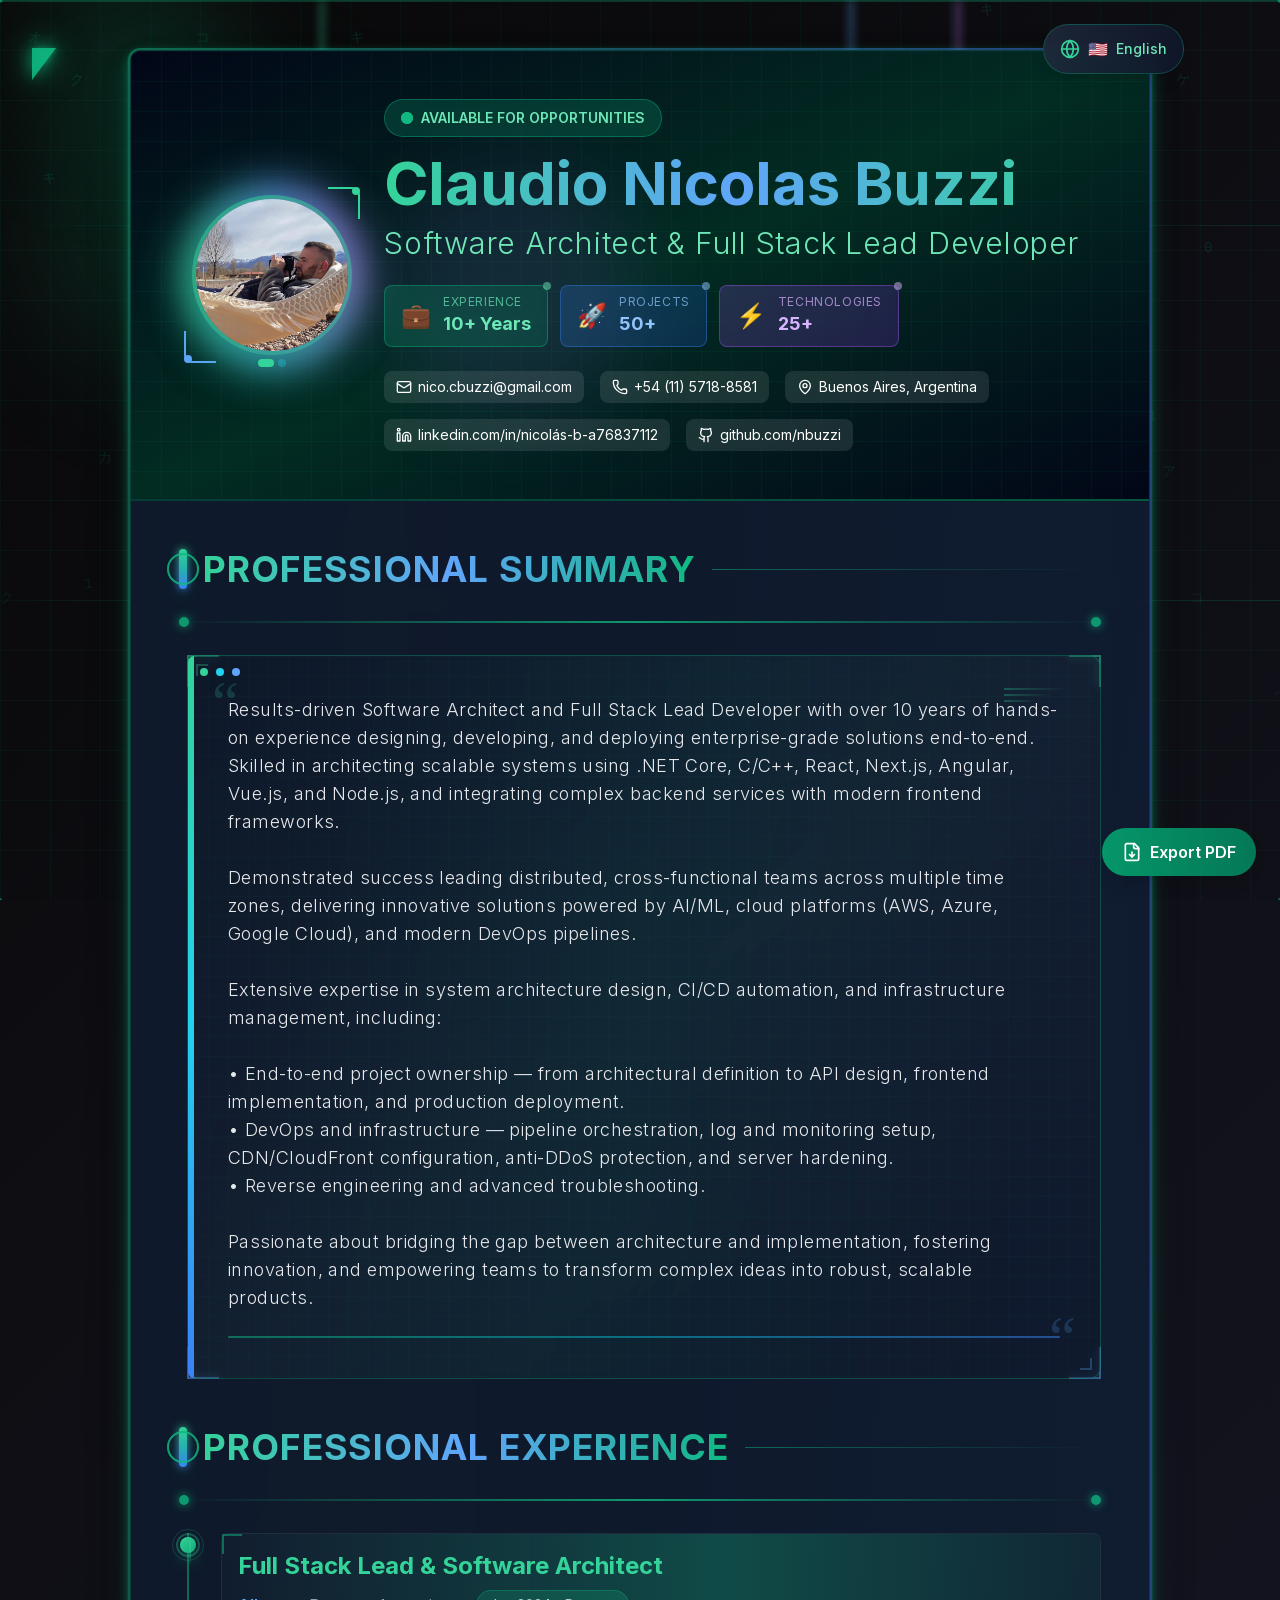
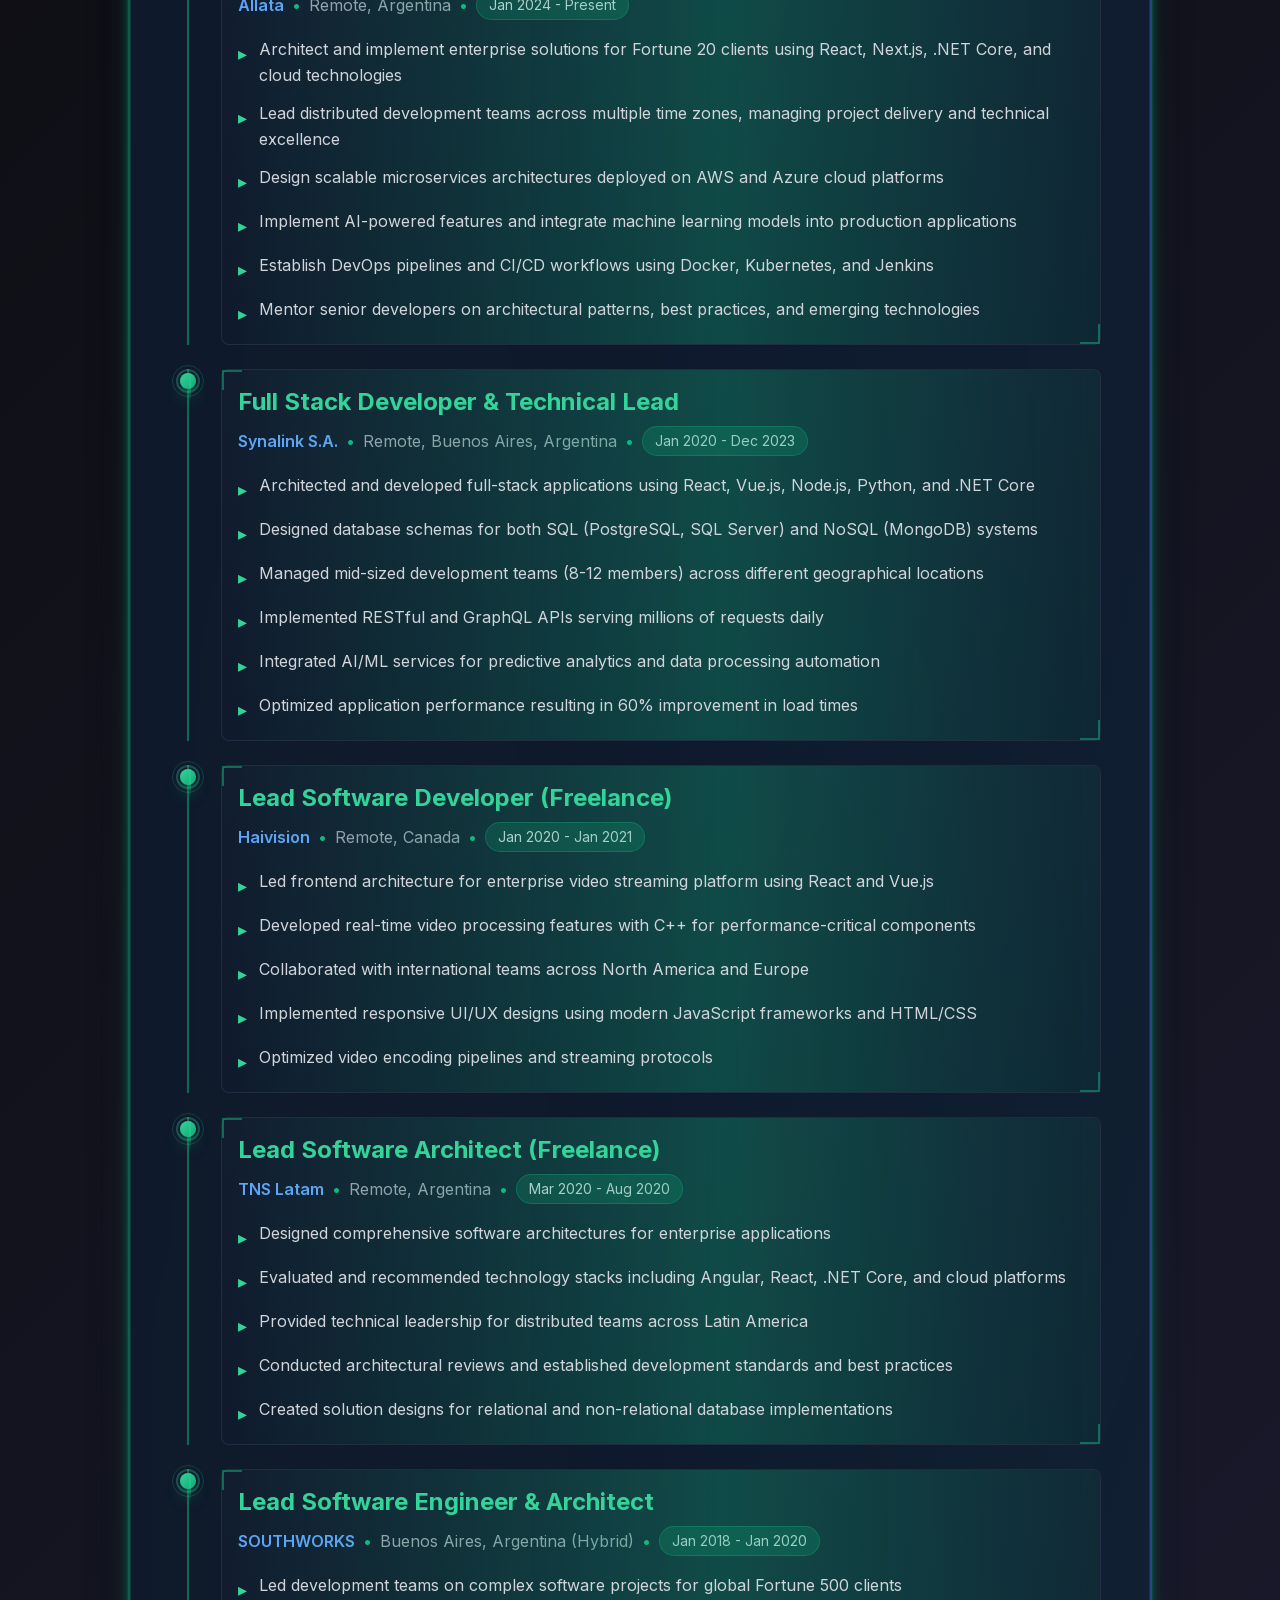
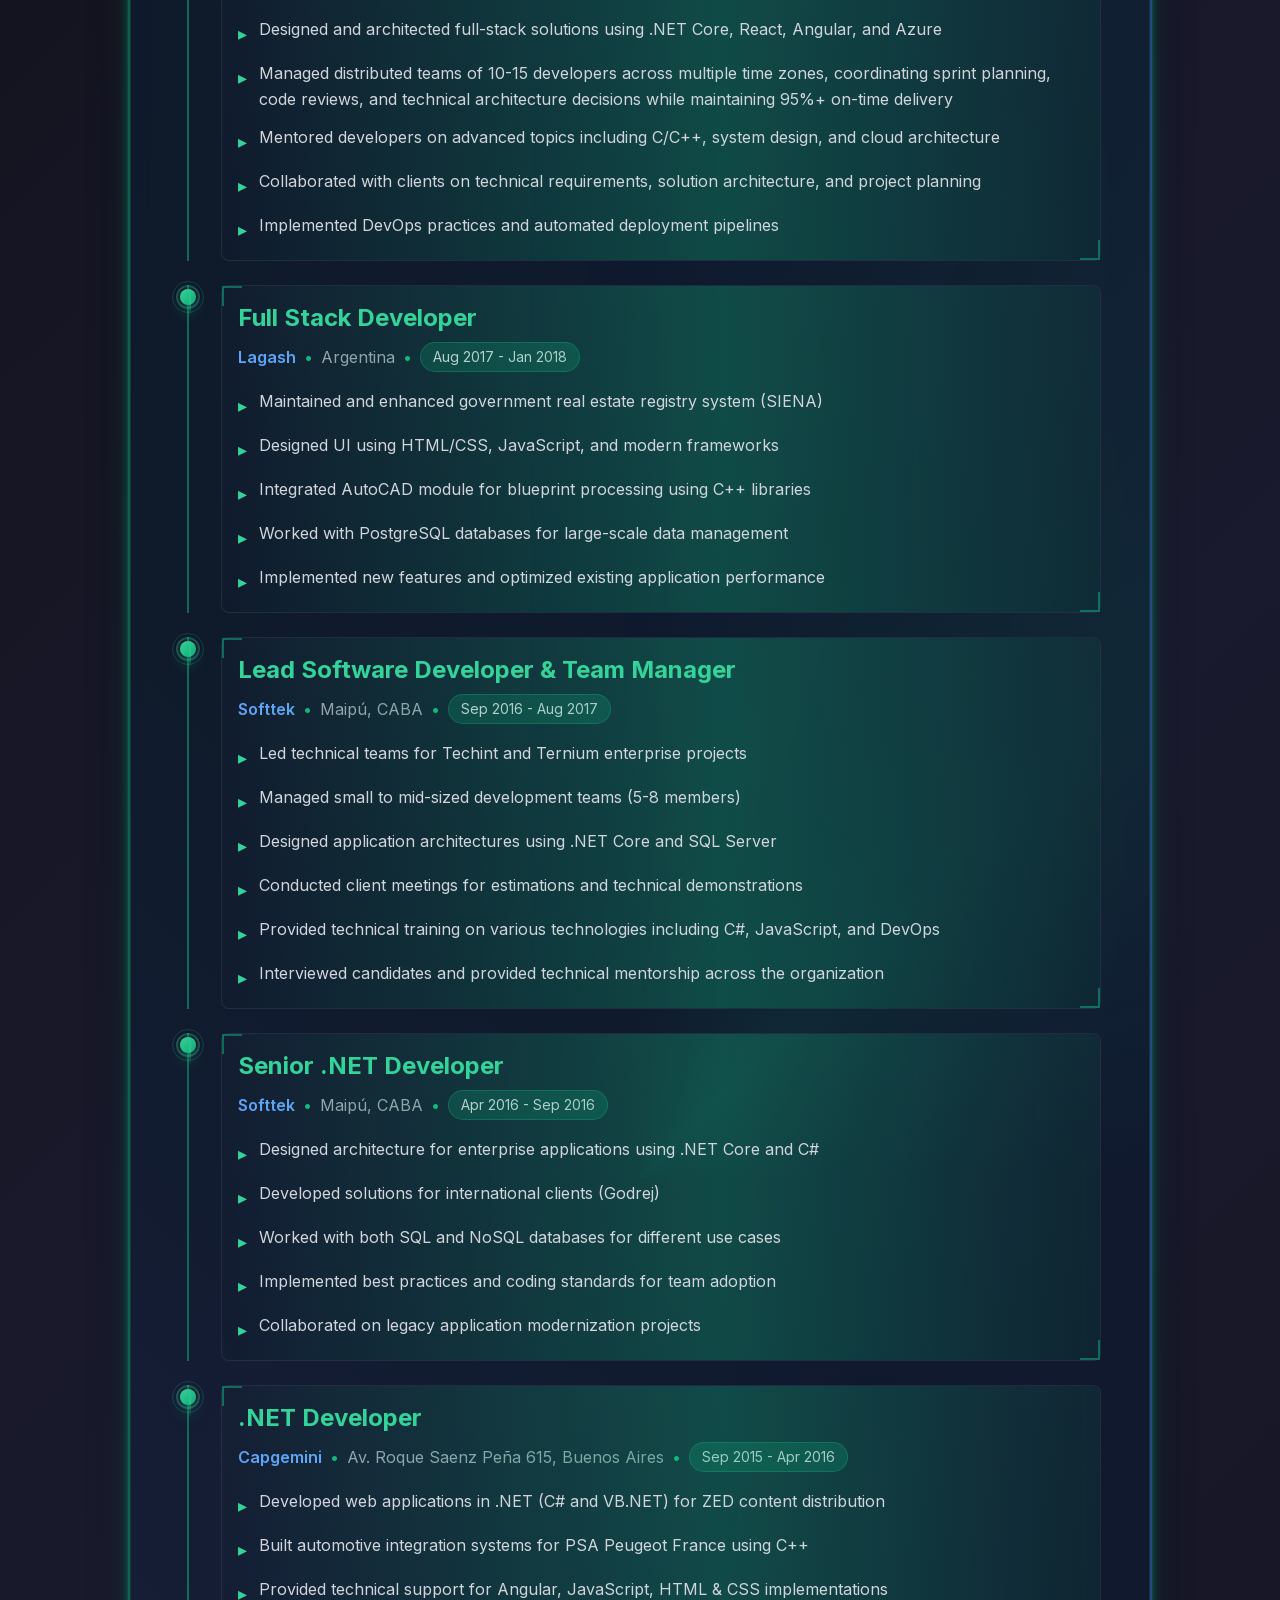
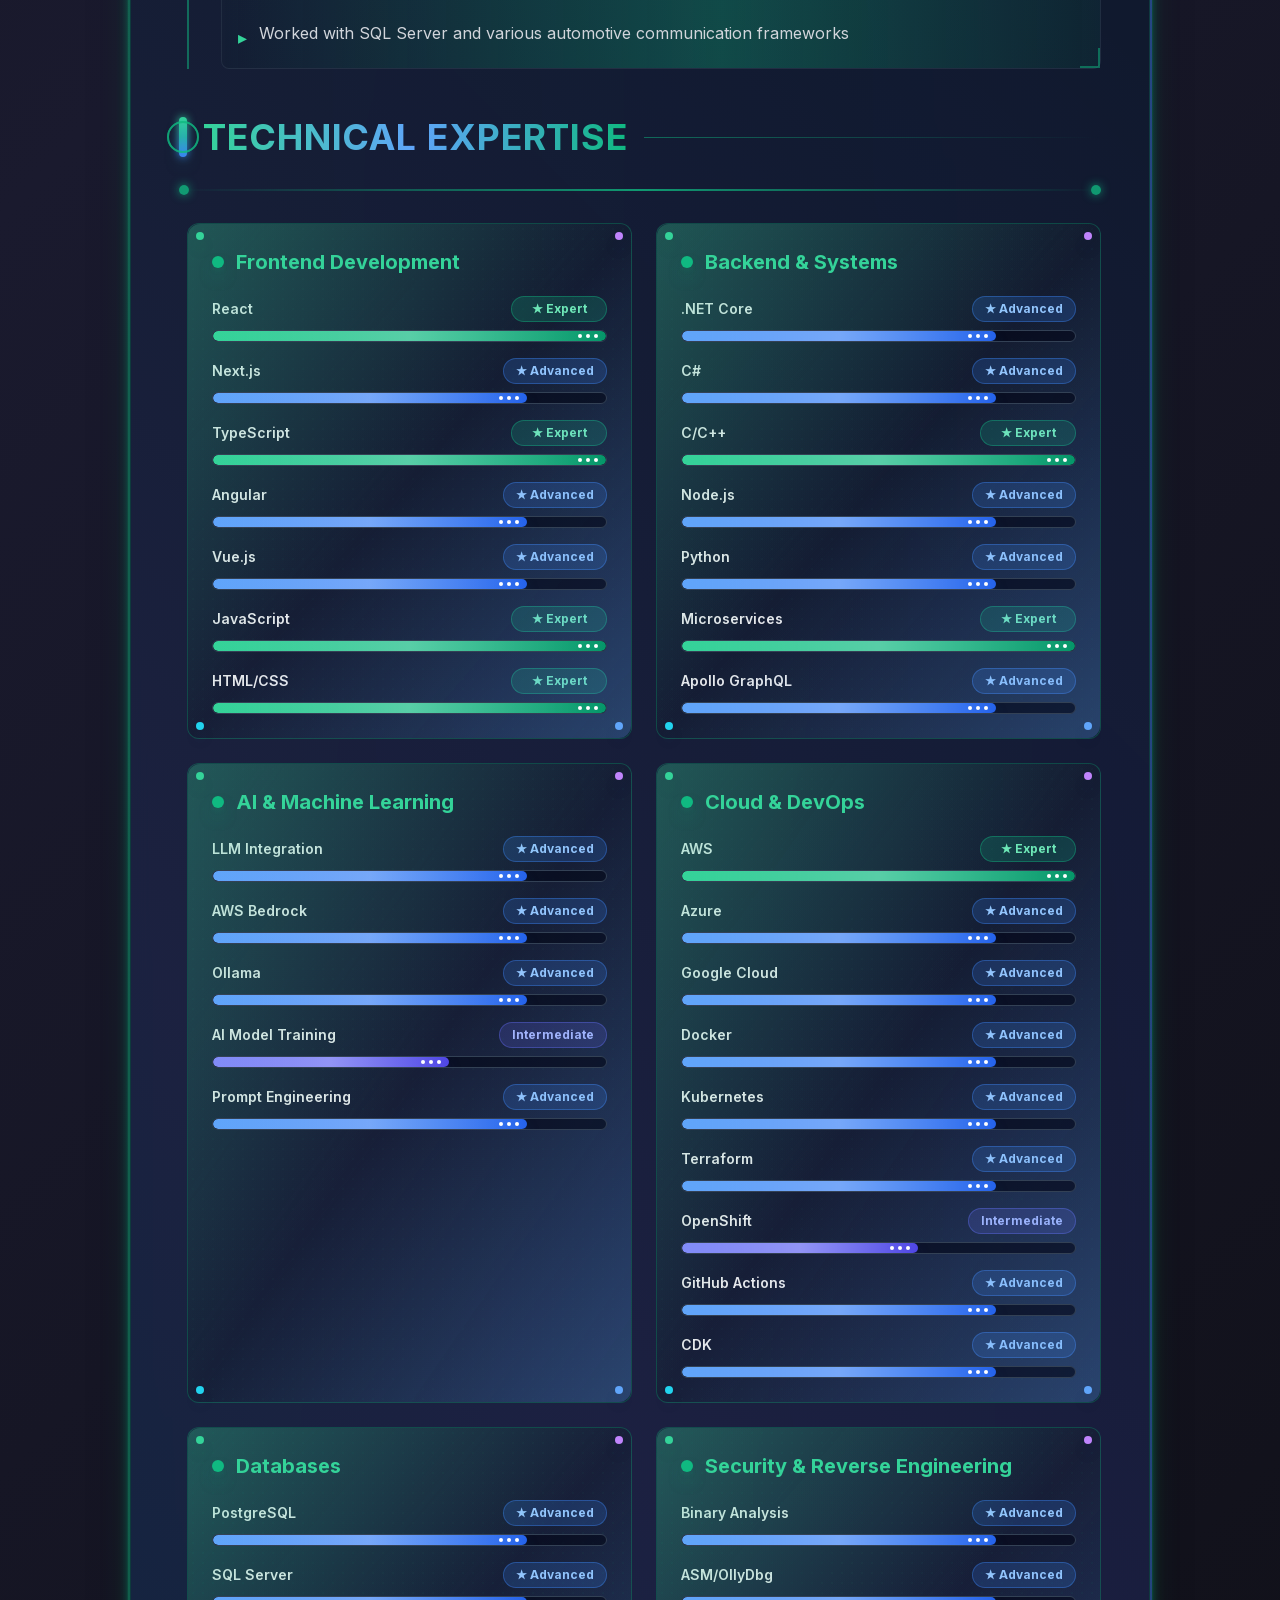
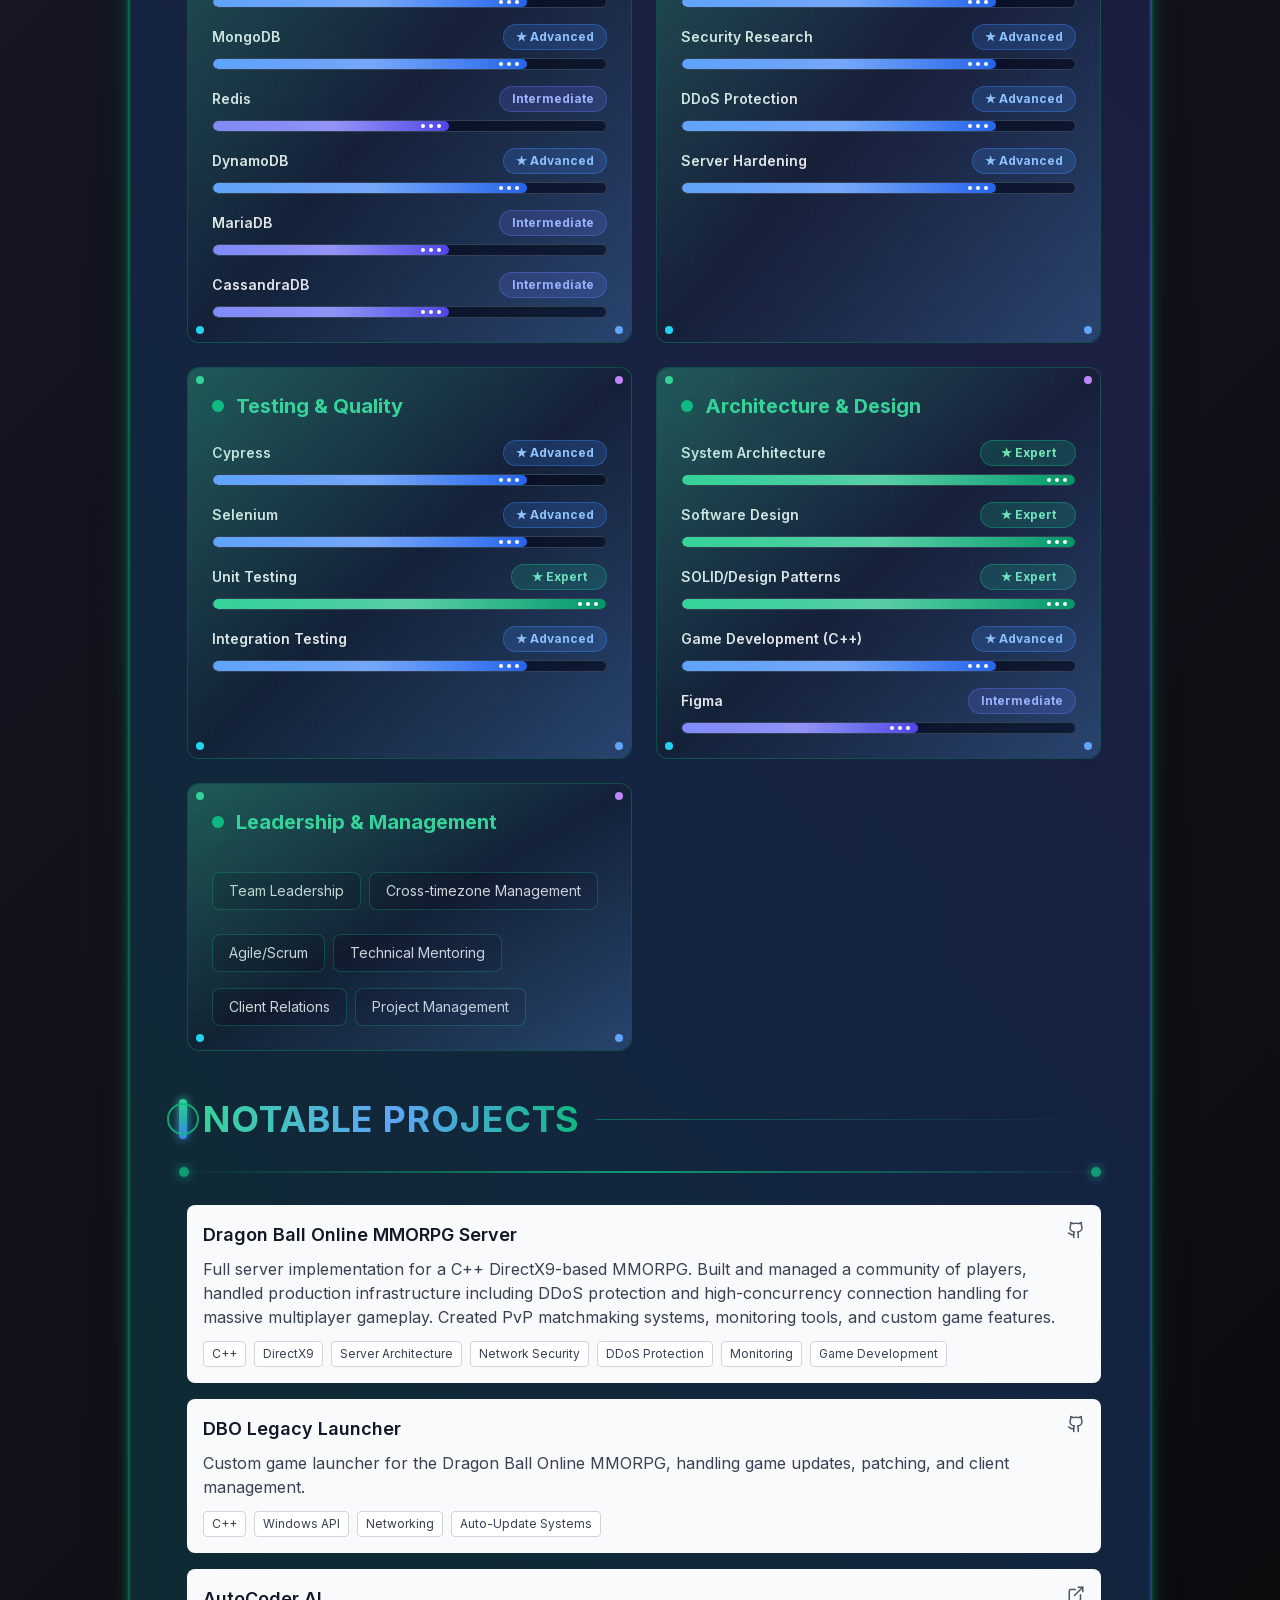
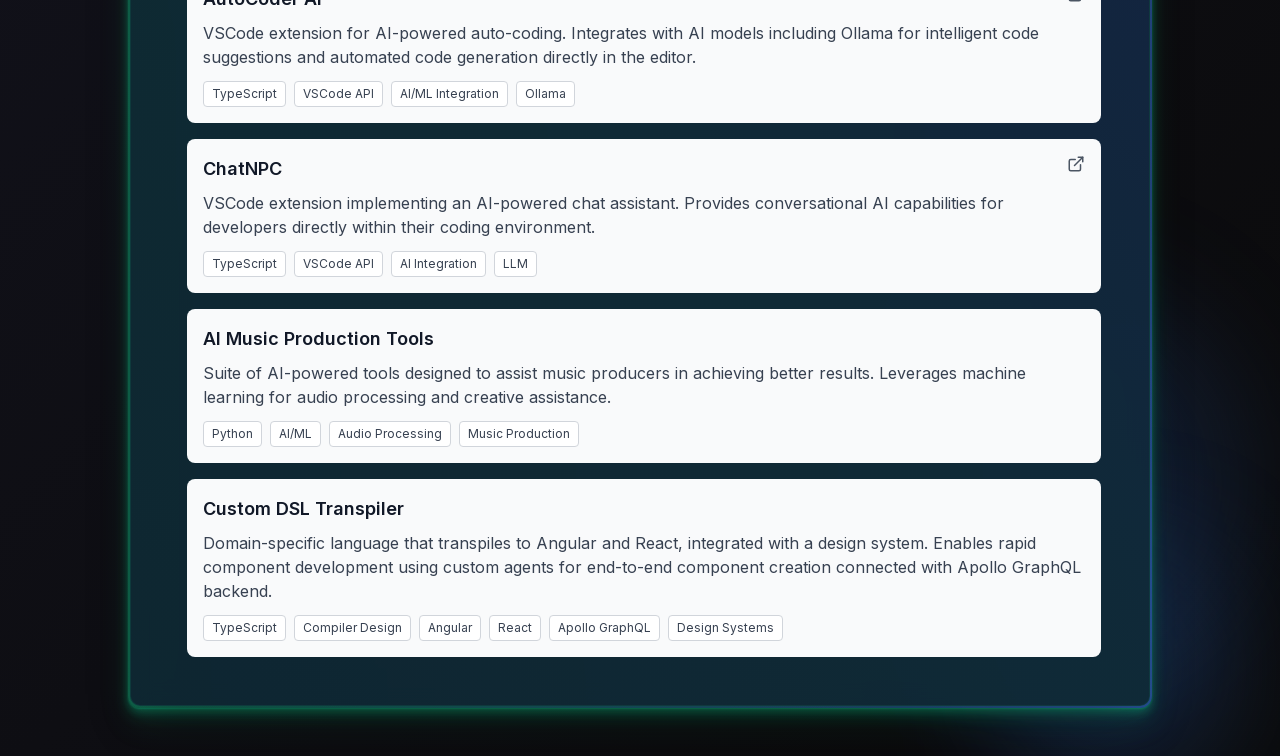
==== index.html @ 60e3a285 "Publish resume site Co-Authored-By: Claude Sonnet 5.5 <noreply@anthropic.com>" ====
<!DOCTYPE html><!--535DBXGKaFhN1biisNZj1--><html lang="en"><head><meta charSet="utf-8"/><meta name="viewport" content="width=device-width, initial-scale=1"/><link rel="preload" as="image" href="/profile.jpg"/><link rel="stylesheet" href="/_next/static/css/3e4b56beed05bfab.css" data-precedence="next"/><link rel="preload" as="script" fetchPriority="low" href="/_next/static/chunks/webpack-3de6f890412c68e5.js"/><script src="/_next/static/chunks/4bd1b696-c023c6e3521b1417.js" async=""></script><script src="/_next/static/chunks/255-a7ba4d37dca2f1fa.js" async=""></script><script src="/_next/static/chunks/main-app-440965ac6ca358be.js" async=""></script><script src="/_next/static/chunks/app/layout-5e3ee2a00d869ad4.js" async=""></script><script src="/_next/static/chunks/625-126791f62c9c237a.js" async=""></script><script src="/_next/static/chunks/app/page-37be6397f85884f2.js" async=""></script><title>Claudio Nicolas Buzzi - Full Stack Developer</title><meta name="description" content="Professional resume of Claudio Nicolas Buzzi - Full Stack Developer specializing in .NET, Java, and modern web technologies"/><script src="/_next/static/chunks/polyfills-42372ed130431b0a.js" noModule=""></script></head><body class="__className_d8ebd1"><div hidden=""><!--$--><!--/$--></div><main class="relative min-h-screen py-12 px-4 sm:px-6 lg:px-8 transition-all duration-500 overflow-hidden"><div class="no-print"><div id="matrix-cursor"></div></div><div class="no-print"></div><div class="no-print fixed top-6 right-24 z-50"><button class="flex items-center gap-2 px-4 py-3 rounded-full bg-gradient-to-r from-slate-800/90 to-slate-900/90 border border-emerald-500/30 hover:border-emerald-400/50 shadow-lg hover:shadow-emerald-500/20 transition-all duration-300 backdrop-blur-sm group" aria-label="Select language"><svg xmlns="http://www.w3.org/2000/svg" width="24" height="24" viewBox="0 0 24 24" fill="none" stroke="currentColor" stroke-width="2" stroke-linecap="round" stroke-linejoin="round" class="lucide lucide-globe w-5 h-5 text-emerald-400 group-hover:rotate-12 transition-transform" aria-hidden="true"><circle cx="12" cy="12" r="10"></circle><path d="M12 2a14.5 14.5 0 0 0 0 20 14.5 14.5 0 0 0 0-20"></path><path d="M2 12h20"></path></svg><span class="text-emerald-300 font-semibold">🇺🇸</span><span class="text-emerald-300 text-sm font-medium">English</span></button></div><div class="no-print"><canvas class="fixed top-0 left-0 w-full h-full pointer-events-none z-0" style="opacity:0.15"></canvas></div><div class="no-print"><div class="fixed inset-0 pointer-events-none z-0 overflow-hidden"><div class="absolute top-0 left-1/4 w-1 h-full bg-gradient-to-b from-emerald-400/50 via-emerald-400/20 to-transparent blur-sm lightning"></div><div class="absolute top-0 right-1/3 w-1 h-full bg-gradient-to-b from-blue-400/50 via-blue-400/20 to-transparent blur-sm lightning" style="animation-delay:2.5s"></div><div class="absolute top-0 right-1/4 w-1 h-full bg-gradient-to-b from-purple-400/50 via-purple-400/20 to-transparent blur-sm lightning" style="animation-delay:4s"></div><div class="absolute top-1/4 left-0 w-full h-px bg-gradient-to-r from-transparent via-emerald-400/30 to-transparent shimmer"></div><div class="absolute top-2/3 left-0 w-full h-px bg-gradient-to-r from-transparent via-blue-400/30 to-transparent shimmer" style="animation-delay:1s"></div></div></div><div class="no-print"><canvas class="fixed top-0 left-0 w-full h-full pointer-events-none z-0" style="opacity:0.6"></canvas><div class="scanline"></div></div><div class="no-print absolute inset-0 overflow-hidden pointer-events-none z-0"><div class="absolute top-20 left-10 w-72 h-72 bg-emerald-500/15 rounded-full blur-3xl animate-pulse floating"></div><div class="absolute bottom-20 right-10 w-96 h-96 bg-blue-500/15 rounded-full blur-3xl animate-pulse delay-1000 floating" style="animation-delay:1s"></div><div class="absolute top-1/2 left-1/2 -translate-x-1/2 -translate-y-1/2 w-[500px] h-[500px] bg-gradient-to-r from-emerald-500/10 to-purple-500/10 rounded-full blur-3xl floating" style="animation-delay:2s"></div><div class="absolute top-1/4 right-1/4 w-64 h-64 bg-cyan-500/10 rounded-full blur-3xl floating" style="animation-delay:3s"></div></div><div class="relative z-10"><button class="no-print fixed bottom-6 right-6 z-50 flex items-center gap-2 px-5 py-3 bg-gradient-to-r from-emerald-600 to-emerald-700 hover:from-emerald-700 hover:to-emerald-800 text-white font-semibold rounded-full shadow-lg hover:shadow-xl transform hover:scale-105 transition-all duration-300" aria-label="Export as PDF" type="button"><svg xmlns="http://www.w3.org/2000/svg" width="24" height="24" viewBox="0 0 24 24" fill="none" stroke="currentColor" stroke-width="2" stroke-linecap="round" stroke-linejoin="round" class="lucide lucide-file-down w-5 h-5" aria-hidden="true"><path d="M15 2H6a2 2 0 0 0-2 2v16a2 2 0 0 0 2 2h12a2 2 0 0 0 2-2V7Z"></path><path d="M14 2v4a2 2 0 0 0 2 2h4"></path><path d="M12 18v-6"></path><path d="m9 15 3 3 3-3"></path></svg><span class="hidden sm:inline">Export PDF</span></button><div class="relative z-10 max-w-5xl mx-auto"><div class="absolute -top-20 -left-20 w-40 h-40 bg-emerald-500/20 rounded-full blur-3xl floating"></div><div class="absolute -bottom-20 -right-20 w-60 h-60 bg-blue-500/20 rounded-full blur-3xl floating" style="animation-delay:2s"></div><div class="gradient-border depth-shadow animate-scale-in"><div class="gradient-border-inner tech-card holographic-card glow-border shadow-2xl rounded-xl overflow-hidden transition-all duration-300"><div class="radar-sweep opacity-30 rounded-xl"></div><header class="relative bg-gradient-to-br from-slate-950 via-emerald-950 to-slate-950 text-white p-12 overflow-hidden border-b-2 border-emerald-500/30"><div class="absolute inset-0 overflow-hidden"><div class="absolute -top-1/2 -right-1/2 w-96 h-96 bg-emerald-500/20 rounded-full blur-3xl animate-pulse"></div><div class="absolute -bottom-1/2 -left-1/2 w-96 h-96 bg-blue-500/20 rounded-full blur-3xl animate-pulse delay-1000"></div><div class="absolute top-1/4 left-1/4 w-64 h-64 bg-purple-500/10 rounded-full blur-2xl floating"></div></div><div class="absolute inset-0 opacity-20"><div class="h-full w-full" style="background-image:linear-gradient(rgba(16, 185, 129, 0.3) 1px, transparent 1px), linear-gradient(90deg, rgba(16, 185, 129, 0.3) 1px, transparent 1px);background-size:30px 30px"></div></div><div class="relative z-10 max-w-4xl mx-auto"><div class="flex flex-col md:flex-row items-center gap-8"><div class="relative group"><div class="absolute -inset-2 rounded-full opacity-75 group-hover:opacity-100 transition duration-500"><div class="absolute inset-0 bg-gradient-to-r from-emerald-400 via-blue-400 to-purple-400 rounded-full blur-xl animate-pulse"></div><div class="absolute inset-0 bg-gradient-to-r from-emerald-400 via-blue-400 to-purple-400 rounded-full blur-md rotate-glow opacity-50"></div></div><div class="absolute -inset-4 hex-pattern opacity-30 rounded-full"></div><div class="absolute -top-2 -right-2 w-8 h-8"><div class="w-full h-full border-t-2 border-r-2 border-emerald-400 rounded-tr-lg"></div><div class="absolute top-0 right-0 w-2 h-2 bg-emerald-400 rounded-full animate-ping"></div></div><div class="absolute -bottom-2 -left-2 w-8 h-8"><div class="w-full h-full border-b-2 border-l-2 border-blue-400 rounded-bl-lg"></div><div class="absolute bottom-0 left-0 w-2 h-2 bg-blue-400 rounded-full animate-ping" style="animation-delay:0.5s"></div></div><div class="relative"><div class="relative w-32 h-32 md:w-40 md:h-40 rounded-full"><div class="no-print relative w-full h-full" style="perspective:1000px"><div class="relative w-full h-full transition-transform duration-1000" style="transform-style:preserve-3d;transform:rotateY(0deg)"><div class="absolute inset-0 rounded-full overflow-hidden border-4 border-emerald-400/50 shadow-2xl shadow-emerald-500/50 cyber-pulse" style="backface-visibility:hidden;-webkit-backface-visibility:hidden"><img alt="Claudio Nicolas Buzzi" width="160" height="160" decoding="async" data-nimg="1" class="object-cover w-full h-full" style="color:transparent" src="/profile.jpg"/></div><div class="absolute inset-0 rounded-full overflow-hidden border-4 border-cyan-400/50 shadow-2xl shadow-cyan-500/50 cyber-pulse" style="backface-visibility:hidden;-webkit-backface-visibility:hidden;transform:rotateY(180deg)"><img alt="Claudio Nicolas Buzzi - animated" width="160" height="160" decoding="async" data-nimg="1" class="object-cover w-full h-full grayscale" style="color:transparent" src="/profile.jpg"/></div></div></div><div class="hidden print:block w-full h-full rounded-full overflow-hidden border-4 border-gray-400"><img alt="Claudio Nicolas Buzzi" width="160" height="160" decoding="async" data-nimg="1" class="object-cover w-full h-full" style="color:transparent" src="/profile.jpg"/></div><div class="absolute -bottom-3 left-1/2 transform -translate-x-1/2 z-20 no-print"><div class="flex gap-1"><div class="w-2 h-2 rounded-full transition-all duration-300 bg-emerald-400 w-4"></div><div class="w-2 h-2 rounded-full transition-all duration-300 bg-cyan-400/30"></div></div></div></div><div class="absolute inset-0 overflow-hidden rounded-full opacity-0 group-hover:opacity-100 transition-opacity pointer-events-none no-print"><div class="absolute w-full h-1 bg-gradient-to-r from-transparent via-emerald-400 to-transparent data-stream"></div></div></div></div><div class="flex-1 text-center md:text-left"><div class="flex justify-center md:justify-start mb-4"><div class="inline-flex items-center gap-2 px-4 py-2 rounded-full border backdrop-blur-sm bg-emerald-500/20 border-emerald-500/40"><span class="relative flex h-3 w-3"><span class="animate-ping absolute inline-flex h-full w-full rounded-full opacity-75 bg-emerald-400"></span><span class="relative inline-flex rounded-full h-3 w-3 bg-emerald-500"></span></span><span class="text-sm font-semibold text-emerald-300">AVAILABLE FOR OPPORTUNITIES</span></div></div><h1 class="text-4xl md:text-6xl font-bold mb-3 animate-fade-in bg-gradient-to-r from-emerald-400 via-blue-400 to-emerald-400 bg-clip-text text-transparent glitch-hover"><span class="inline-block hover:scale-110 transition-transform duration-300 neon-pulse-text">Claudio Nicolas Buzzi</span></h1><p class="text-xl md:text-3xl mb-6 text-emerald-300 font-light animate-fade-in-delay tracking-wide">Software Architect &amp; Full Stack Lead Developer</p><div class="flex flex-wrap justify-center md:justify-start gap-3 mb-6"><div class="relative inline-flex items-center gap-3 px-4 py-2 rounded-lg bg-gradient-to-r from-emerald-500/20 to-emerald-600/20 border-emerald-500/40 text-emerald-300 border backdrop-blur-sm hover:scale-105 transition-transform duration-300 cyber-pulse"><span class="text-2xl animate-pulse">💼</span><div class="flex flex-col"><span class="text-xs opacity-70 uppercase tracking-wider">Experience</span><span class="text-lg font-bold">10+ Years</span></div><div class="absolute -top-1 -right-1 w-2 h-2 bg-current rounded-full animate-ping opacity-50"></div></div><div class="relative inline-flex items-center gap-3 px-4 py-2 rounded-lg bg-gradient-to-r from-blue-500/20 to-blue-600/20 border-blue-500/40 text-blue-300 border backdrop-blur-sm hover:scale-105 transition-transform duration-300 cyber-pulse"><span class="text-2xl animate-pulse">🚀</span><div class="flex flex-col"><span class="text-xs opacity-70 uppercase tracking-wider">Projects</span><span class="text-lg font-bold">50+</span></div><div class="absolute -top-1 -right-1 w-2 h-2 bg-current rounded-full animate-ping opacity-50"></div></div><div class="relative inline-flex items-center gap-3 px-4 py-2 rounded-lg bg-gradient-to-r from-purple-500/20 to-purple-600/20 border-purple-500/40 text-purple-300 border backdrop-blur-sm hover:scale-105 transition-transform duration-300 cyber-pulse"><span class="text-2xl animate-pulse">⚡</span><div class="flex flex-col"><span class="text-xs opacity-70 uppercase tracking-wider">Technologies</span><span class="text-lg font-bold">25+</span></div><div class="absolute -top-1 -right-1 w-2 h-2 bg-current rounded-full animate-ping opacity-50"></div></div></div><div class="flex flex-wrap justify-center md:justify-start gap-3 md:gap-4 text-sm"><span class="flex items-center gap-1.5 px-3 py-1.5 bg-white/10 dark:bg-white/5 rounded-lg backdrop-blur-sm transition-all duration-300 hover:bg-white/20 dark:hover:bg-white/10 hover:scale-105"><svg xmlns="http://www.w3.org/2000/svg" width="16" height="16" viewBox="0 0 24 24" fill="none" stroke="currentColor" stroke-width="2" stroke-linecap="round" stroke-linejoin="round" class="lucide lucide-mail" aria-hidden="true"><path d="m22 7-8.991 5.727a2 2 0 0 1-2.009 0L2 7"></path><rect x="2" y="4" width="20" height="16" rx="2"></rect></svg><span class="text-xs md:text-sm">nico.cbuzzi@gmail.com</span></span><span class="flex items-center gap-1.5 px-3 py-1.5 bg-white/10 dark:bg-white/5 rounded-lg backdrop-blur-sm transition-all duration-300 hover:bg-white/20 dark:hover:bg-white/10 hover:scale-105"><svg xmlns="http://www.w3.org/2000/svg" width="16" height="16" viewBox="0 0 24 24" fill="none" stroke="currentColor" stroke-width="2" stroke-linecap="round" stroke-linejoin="round" class="lucide lucide-phone" aria-hidden="true"><path d="M13.832 16.568a1 1 0 0 0 1.213-.303l.355-.465A2 2 0 0 1 17 15h3a2 2 0 0 1 2 2v3a2 2 0 0 1-2 2A18 18 0 0 1 2 4a2 2 0 0 1 2-2h3a2 2 0 0 1 2 2v3a2 2 0 0 1-.8 1.6l-.468.351a1 1 0 0 0-.292 1.233 14 14 0 0 0 6.392 6.384"></path></svg><span class="text-xs md:text-sm">+54 (11) 5718-8581</span></span><span class="flex items-center gap-1.5 px-3 py-1.5 bg-white/10 dark:bg-white/5 rounded-lg backdrop-blur-sm transition-all duration-300 hover:bg-white/20 dark:hover:bg-white/10 hover:scale-105"><svg xmlns="http://www.w3.org/2000/svg" width="16" height="16" viewBox="0 0 24 24" fill="none" stroke="currentColor" stroke-width="2" stroke-linecap="round" stroke-linejoin="round" class="lucide lucide-map-pin" aria-hidden="true"><path d="M20 10c0 4.993-5.539 10.193-7.399 11.799a1 1 0 0 1-1.202 0C9.539 20.193 4 14.993 4 10a8 8 0 0 1 16 0"></path><circle cx="12" cy="10" r="3"></circle></svg><span class="text-xs md:text-sm">Buenos Aires, Argentina</span></span><a href="https://linkedin.com/in/nicolás-b-a76837112" target="_blank" rel="noopener noreferrer" class="transform transition-all duration-300"><span class="flex items-center gap-1.5 px-3 py-1.5 bg-white/10 dark:bg-white/5 rounded-lg backdrop-blur-sm transition-all duration-300 hover:bg-white/20 dark:hover:bg-white/10 hover:scale-105"><svg xmlns="http://www.w3.org/2000/svg" width="16" height="16" viewBox="0 0 24 24" fill="none" stroke="currentColor" stroke-width="2" stroke-linecap="round" stroke-linejoin="round" class="lucide lucide-linkedin" aria-hidden="true"><path d="M16 8a6 6 0 0 1 6 6v7h-4v-7a2 2 0 0 0-2-2 2 2 0 0 0-2 2v7h-4v-7a6 6 0 0 1 6-6z"></path><rect width="4" height="12" x="2" y="9"></rect><circle cx="4" cy="4" r="2"></circle></svg><span class="text-xs md:text-sm">linkedin.com/in/nicolás-b-a76837112</span></span></a><a href="https://github.com/nbuzzi" target="_blank" rel="noopener noreferrer" class="transform transition-all duration-300"><span class="flex items-center gap-1.5 px-3 py-1.5 bg-white/10 dark:bg-white/5 rounded-lg backdrop-blur-sm transition-all duration-300 hover:bg-white/20 dark:hover:bg-white/10 hover:scale-105"><svg xmlns="http://www.w3.org/2000/svg" width="16" height="16" viewBox="0 0 24 24" fill="none" stroke="currentColor" stroke-width="2" stroke-linecap="round" stroke-linejoin="round" class="lucide lucide-github" aria-hidden="true"><path d="M15 22v-4a4.8 4.8 0 0 0-1-3.5c3 0 6-2 6-5.5.08-1.25-.27-2.48-1-3.5.28-1.15.28-2.35 0-3.5 0 0-1 0-3 1.5-2.64-.5-5.36-.5-8 0C6 2 5 2 5 2c-.3 1.15-.3 2.35 0 3.5A5.403 5.403 0 0 0 4 9c0 3.5 3 5.5 6 5.5-.39.49-.68 1.05-.85 1.65-.17.6-.22 1.23-.15 1.85v4"></path><path d="M9 18c-4.51 2-5-2-7-2"></path></svg><span class="text-xs md:text-sm">github.com/nbuzzi</span></span></a></div></div></div></div></header><div class="p-8 md:p-12 space-y-12"><div class="animate-stagger-1"><section class="relative group/section"><div class="flex items-center gap-4 mb-8"><div class="flex-shrink-0 relative"><div class="w-2 h-10 bg-gradient-to-b from-emerald-400 via-emerald-500 to-blue-500 rounded-full shadow-lg shadow-emerald-500/50"></div><div class="absolute inset-0 w-2 h-10 bg-gradient-to-b from-emerald-400 to-blue-500 rounded-full blur-sm animate-pulse"></div><div class="absolute inset-0 flex items-center justify-center"><div class="energy-ring w-8 h-8"></div><div class="energy-ring w-8 h-8" style="animation-delay:1s"></div></div></div><h2 class="text-3xl md:text-4xl font-bold text-transparent bg-clip-text bg-gradient-to-r from-emerald-400 via-blue-400 to-emerald-500 neon-pulse-text uppercase tracking-wide">Professional Summary</h2><div class="flex-1 h-px bg-gradient-to-r from-emerald-500/50 to-transparent"></div></div><div class="cyber-divider mb-8"></div><div class="pl-2"><div class="relative group overflow-hidden"><div class="absolute top-0 left-0 w-8 h-8 border-t-2 border-l-2 border-emerald-400/50 transition-all duration-300 group-hover:w-12 group-hover:h-12 group-hover:border-emerald-400"></div><div class="absolute top-0 right-0 w-8 h-8 border-t-2 border-r-2 border-emerald-400/50 transition-all duration-300 group-hover:w-12 group-hover:h-12 group-hover:border-emerald-400"></div><div class="absolute bottom-0 left-0 w-8 h-8 border-b-2 border-l-2 border-blue-400/50 transition-all duration-300 group-hover:w-12 group-hover:h-12 group-hover:border-blue-400"></div><div class="absolute bottom-0 right-0 w-8 h-8 border-b-2 border-r-2 border-blue-400/50 transition-all duration-300 group-hover:w-12 group-hover:h-12 group-hover:border-blue-400"></div><div class="absolute inset-0 bg-gradient-to-r from-transparent via-emerald-500/5 to-transparent transform -skew-x-12 group-hover:translate-x-full transition-transform duration-1000"></div><div class="relative bg-gradient-to-br from-slate-900/40 via-slate-800/30 to-slate-900/50 backdrop-blur-sm rounded-xl border border-emerald-500/30 hover:border-emerald-400/60 transition-all duration-500 shadow-lg hover:shadow-emerald-500/20 hover:shadow-2xl"><div class="absolute inset-0 opacity-10"><div class="h-full w-full" style="background-image:linear-gradient(rgba(16, 185, 129, 0.3) 1px, transparent 1px), linear-gradient(90deg, rgba(16, 185, 129, 0.3) 1px, transparent 1px);background-size:20px 20px"></div></div><div class="absolute top-0 left-0 w-1.5 h-full bg-gradient-to-b from-emerald-400 via-cyan-400 to-blue-500 rounded-l-xl shadow-lg shadow-emerald-500/50"></div><div class="absolute top-3 left-3 flex gap-2"><div class="w-2 h-2 rounded-full bg-emerald-400 animate-pulse shadow-lg shadow-emerald-400/50"></div><div class="w-2 h-2 rounded-full bg-cyan-400 animate-pulse shadow-lg shadow-cyan-400/50" style="animation-delay:0.2s"></div><div class="w-2 h-2 rounded-full bg-blue-400 animate-pulse shadow-lg shadow-blue-400/50" style="animation-delay:0.4s"></div></div><div class="relative p-8 md:p-10 pt-12"><div class="absolute top-8 right-8 flex flex-col gap-1 opacity-30"><div class="w-16 h-0.5 bg-gradient-to-r from-emerald-400 to-transparent"></div><div class="w-12 h-0.5 bg-gradient-to-r from-emerald-400 to-transparent"></div><div class="w-8 h-0.5 bg-gradient-to-r from-emerald-400 to-transparent"></div></div><div class="relative"><div class="absolute -top-6 -left-4 text-6xl text-emerald-400/20 font-serif leading-none">“</div><p class="text-gray-200 leading-loose text-base md:text-lg whitespace-pre-line relative z-10 font-light tracking-wide">Results-driven Software Architect and Full Stack Lead Developer with over 10 years of hands-on experience designing, developing, and deploying enterprise-grade solutions end-to-end. Skilled in architecting scalable systems using .NET Core, C/C++, React, Next.js, Angular, Vue.js, and Node.js, and integrating complex backend services with modern frontend frameworks.

Demonstrated success leading distributed, cross-functional teams across multiple time zones, delivering innovative solutions powered by AI/ML, cloud platforms (AWS, Azure, Google Cloud), and modern DevOps pipelines.

Extensive expertise in system architecture design, CI/CD automation, and infrastructure management, including:

• End-to-end project ownership — from architectural definition to API design, frontend implementation, and production deployment.
• DevOps and infrastructure — pipeline orchestration, log and monitoring setup, CDN/CloudFront configuration, anti-DDoS protection, and server hardening.
• Reverse engineering and advanced troubleshooting.

Passionate about bridging the gap between architecture and implementation, fostering innovation, and empowering teams to transform complex ideas into robust, scalable products.</p><div class="absolute -bottom-8 -right-4 text-6xl text-blue-400/20 font-serif leading-none rotate-180">”</div></div><div class="mt-6 h-0.5 bg-gradient-to-r from-emerald-500/50 via-cyan-500/50 to-blue-500/50 rounded-full"></div></div><div class="absolute top-2 left-2 w-3 h-3 border-t-2 border-l-2 border-emerald-400/30"></div><div class="absolute bottom-2 right-2 w-3 h-3 border-b-2 border-r-2 border-blue-400/30"></div></div></div></div></section></div><div class="animate-stagger-2"><section class="relative group/section"><div class="flex items-center gap-4 mb-8"><div class="flex-shrink-0 relative"><div class="w-2 h-10 bg-gradient-to-b from-emerald-400 via-emerald-500 to-blue-500 rounded-full shadow-lg shadow-emerald-500/50"></div><div class="absolute inset-0 w-2 h-10 bg-gradient-to-b from-emerald-400 to-blue-500 rounded-full blur-sm animate-pulse"></div><div class="absolute inset-0 flex items-center justify-center"><div class="energy-ring w-8 h-8"></div><div class="energy-ring w-8 h-8" style="animation-delay:1s"></div></div></div><h2 class="text-3xl md:text-4xl font-bold text-transparent bg-clip-text bg-gradient-to-r from-emerald-400 via-blue-400 to-emerald-500 neon-pulse-text uppercase tracking-wide">Professional Experience</h2><div class="flex-1 h-px bg-gradient-to-r from-emerald-500/50 to-transparent"></div></div><div class="cyber-divider mb-8"></div><div class="pl-2"><div class="space-y-6"><div class="transform transition-all duration-300 hover:translate-x-2"><div class="relative pl-8 border-l-2 border-emerald-500/50 hover:border-emerald-400 transition-all duration-300 group"><div class="absolute -left-[9px] top-1"><div class="relative w-4 h-4"><div class="absolute inset-0 bg-gradient-to-br from-emerald-400 to-emerald-600 rounded-full shadow-lg shadow-emerald-500/50 group-hover:scale-125 transition-transform duration-300"></div><div class="absolute inset-0 bg-emerald-400 rounded-full animate-ping opacity-30"></div><div class="absolute -inset-1 border-2 border-emerald-400/30 rounded-full animate-pulse"></div><div class="absolute -inset-2 border border-emerald-400/20 rounded-full group-hover:scale-150 transition-transform duration-500"></div></div></div><div class="absolute left-0 top-0 w-0.5 h-full overflow-hidden"><div class="absolute w-full h-8 bg-gradient-to-b from-transparent via-emerald-400 to-transparent opacity-50 animate-[matrix-fall_4s_linear_infinite]" style="animation-delay:0.3s"></div></div><div class="relative mb-2 p-4 rounded-lg bg-gradient-to-br from-slate-800/30 to-slate-900/30 hover:from-slate-800/50 hover:to-slate-900/50 transition-all duration-300 border border-slate-700/50 hover:border-emerald-500/30 tilt-effect corner-brackets neon-border-animate"><div class="absolute inset-0 shimmer pointer-events-none rounded-lg"></div><h3 class="text-xl md:text-2xl font-bold text-emerald-400 mb-1 relative z-10">Full Stack Lead &amp; Software Architect</h3><div class="flex flex-wrap items-center gap-2 text-gray-300 mt-2"><span class="font-semibold text-blue-400">Allata</span><span class="text-emerald-500">•</span><span class="text-gray-400">Remote, Argentina</span><span class="text-emerald-500">•</span><span class="text-sm px-3 py-1 bg-emerald-500/20 rounded-full border border-emerald-500/30">Dec 2023 - Present</span></div><ul class="mt-4 space-y-3 relative z-10"><li class="text-gray-300 flex items-start hover:text-emerald-300 transition-all duration-200 hover:translate-x-2 group/item"><span class="mr-3 mt-1 text-emerald-400 text-lg group-hover/item:scale-125 transition-transform">▸</span><span class="leading-relaxed">Architect and implement enterprise solutions for Fortune 20 clients using React, Next.js, .NET Core, and cloud technologies</span></li><li class="text-gray-300 flex items-start hover:text-emerald-300 transition-all duration-200 hover:translate-x-2 group/item"><span class="mr-3 mt-1 text-emerald-400 text-lg group-hover/item:scale-125 transition-transform">▸</span><span class="leading-relaxed">Lead distributed development teams across multiple time zones, managing project delivery and technical excellence</span></li><li class="text-gray-300 flex items-start hover:text-emerald-300 transition-all duration-200 hover:translate-x-2 group/item"><span class="mr-3 mt-1 text-emerald-400 text-lg group-hover/item:scale-125 transition-transform">▸</span><span class="leading-relaxed">Design scalable microservices architectures deployed on AWS and Azure cloud platforms</span></li><li class="text-gray-300 flex items-start hover:text-emerald-300 transition-all duration-200 hover:translate-x-2 group/item"><span class="mr-3 mt-1 text-emerald-400 text-lg group-hover/item:scale-125 transition-transform">▸</span><span class="leading-relaxed">Implement AI-powered features and integrate machine learning models into production applications</span></li><li class="text-gray-300 flex items-start hover:text-emerald-300 transition-all duration-200 hover:translate-x-2 group/item"><span class="mr-3 mt-1 text-emerald-400 text-lg group-hover/item:scale-125 transition-transform">▸</span><span class="leading-relaxed">Establish DevOps pipelines and CI/CD workflows using Docker, Kubernetes, and Jenkins</span></li><li class="text-gray-300 flex items-start hover:text-emerald-300 transition-all duration-200 hover:translate-x-2 group/item"><span class="mr-3 mt-1 text-emerald-400 text-lg group-hover/item:scale-125 transition-transform">▸</span><span class="leading-relaxed">Mentor senior developers on architectural patterns, best practices, and emerging technologies</span></li></ul></div></div></div><div class="transform transition-all duration-300 hover:translate-x-2"><div class="relative pl-8 border-l-2 border-emerald-500/50 hover:border-emerald-400 transition-all duration-300 group"><div class="absolute -left-[9px] top-1"><div class="relative w-4 h-4"><div class="absolute inset-0 bg-gradient-to-br from-emerald-400 to-emerald-600 rounded-full shadow-lg shadow-emerald-500/50 group-hover:scale-125 transition-transform duration-300"></div><div class="absolute inset-0 bg-emerald-400 rounded-full animate-ping opacity-30"></div><div class="absolute -inset-1 border-2 border-emerald-400/30 rounded-full animate-pulse"></div><div class="absolute -inset-2 border border-emerald-400/20 rounded-full group-hover:scale-150 transition-transform duration-500"></div></div></div><div class="absolute left-0 top-0 w-0.5 h-full overflow-hidden"><div class="absolute w-full h-8 bg-gradient-to-b from-transparent via-emerald-400 to-transparent opacity-50 animate-[matrix-fall_4s_linear_infinite]" style="animation-delay:0.6s"></div></div><div class="relative mb-2 p-4 rounded-lg bg-gradient-to-br from-slate-800/30 to-slate-900/30 hover:from-slate-800/50 hover:to-slate-900/50 transition-all duration-300 border border-slate-700/50 hover:border-emerald-500/30 tilt-effect corner-brackets neon-border-animate"><div class="absolute inset-0 shimmer pointer-events-none rounded-lg"></div><h3 class="text-xl md:text-2xl font-bold text-emerald-400 mb-1 relative z-10">Full Stack Developer &amp; Technical Lead</h3><div class="flex flex-wrap items-center gap-2 text-gray-300 mt-2"><span class="font-semibold text-blue-400">Synalink S.A.</span><span class="text-emerald-500">•</span><span class="text-gray-400">Remote, Buenos Aires, Argentina</span><span class="text-emerald-500">•</span><span class="text-sm px-3 py-1 bg-emerald-500/20 rounded-full border border-emerald-500/30">Dec 2019 - Nov 2023</span></div><ul class="mt-4 space-y-3 relative z-10"><li class="text-gray-300 flex items-start hover:text-emerald-300 transition-all duration-200 hover:translate-x-2 group/item"><span class="mr-3 mt-1 text-emerald-400 text-lg group-hover/item:scale-125 transition-transform">▸</span><span class="leading-relaxed">Architected and developed full-stack applications using React, Vue.js, Node.js, Python, and .NET Core</span></li><li class="text-gray-300 flex items-start hover:text-emerald-300 transition-all duration-200 hover:translate-x-2 group/item"><span class="mr-3 mt-1 text-emerald-400 text-lg group-hover/item:scale-125 transition-transform">▸</span><span class="leading-relaxed">Designed database schemas for both SQL (PostgreSQL, SQL Server) and NoSQL (MongoDB) systems</span></li><li class="text-gray-300 flex items-start hover:text-emerald-300 transition-all duration-200 hover:translate-x-2 group/item"><span class="mr-3 mt-1 text-emerald-400 text-lg group-hover/item:scale-125 transition-transform">▸</span><span class="leading-relaxed">Managed mid-sized development teams (8-12 members) across different geographical locations</span></li><li class="text-gray-300 flex items-start hover:text-emerald-300 transition-all duration-200 hover:translate-x-2 group/item"><span class="mr-3 mt-1 text-emerald-400 text-lg group-hover/item:scale-125 transition-transform">▸</span><span class="leading-relaxed">Implemented RESTful and GraphQL APIs serving millions of requests daily</span></li><li class="text-gray-300 flex items-start hover:text-emerald-300 transition-all duration-200 hover:translate-x-2 group/item"><span class="mr-3 mt-1 text-emerald-400 text-lg group-hover/item:scale-125 transition-transform">▸</span><span class="leading-relaxed">Integrated AI/ML services for predictive analytics and data processing automation</span></li><li class="text-gray-300 flex items-start hover:text-emerald-300 transition-all duration-200 hover:translate-x-2 group/item"><span class="mr-3 mt-1 text-emerald-400 text-lg group-hover/item:scale-125 transition-transform">▸</span><span class="leading-relaxed">Optimized application performance resulting in 60% improvement in load times</span></li></ul></div></div></div><div class="transform transition-all duration-300 hover:translate-x-2"><div class="relative pl-8 border-l-2 border-emerald-500/50 hover:border-emerald-400 transition-all duration-300 group"><div class="absolute -left-[9px] top-1"><div class="relative w-4 h-4"><div class="absolute inset-0 bg-gradient-to-br from-emerald-400 to-emerald-600 rounded-full shadow-lg shadow-emerald-500/50 group-hover:scale-125 transition-transform duration-300"></div><div class="absolute inset-0 bg-emerald-400 rounded-full animate-ping opacity-30"></div><div class="absolute -inset-1 border-2 border-emerald-400/30 rounded-full animate-pulse"></div><div class="absolute -inset-2 border border-emerald-400/20 rounded-full group-hover:scale-150 transition-transform duration-500"></div></div></div><div class="absolute left-0 top-0 w-0.5 h-full overflow-hidden"><div class="absolute w-full h-8 bg-gradient-to-b from-transparent via-emerald-400 to-transparent opacity-50 animate-[matrix-fall_4s_linear_infinite]" style="animation-delay:0.8999999999999999s"></div></div><div class="relative mb-2 p-4 rounded-lg bg-gradient-to-br from-slate-800/30 to-slate-900/30 hover:from-slate-800/50 hover:to-slate-900/50 transition-all duration-300 border border-slate-700/50 hover:border-emerald-500/30 tilt-effect corner-brackets neon-border-animate"><div class="absolute inset-0 shimmer pointer-events-none rounded-lg"></div><h3 class="text-xl md:text-2xl font-bold text-emerald-400 mb-1 relative z-10">Lead Software Developer (Freelance)</h3><div class="flex flex-wrap items-center gap-2 text-gray-300 mt-2"><span class="font-semibold text-blue-400">Haivision</span><span class="text-emerald-500">•</span><span class="text-gray-400">Remote, Canada</span><span class="text-emerald-500">•</span><span class="text-sm px-3 py-1 bg-emerald-500/20 rounded-full border border-emerald-500/30">Dec 2019 - Dec 2020</span></div><ul class="mt-4 space-y-3 relative z-10"><li class="text-gray-300 flex items-start hover:text-emerald-300 transition-all duration-200 hover:translate-x-2 group/item"><span class="mr-3 mt-1 text-emerald-400 text-lg group-hover/item:scale-125 transition-transform">▸</span><span class="leading-relaxed">Led frontend architecture for enterprise video streaming platform using React and Vue.js</span></li><li class="text-gray-300 flex items-start hover:text-emerald-300 transition-all duration-200 hover:translate-x-2 group/item"><span class="mr-3 mt-1 text-emerald-400 text-lg group-hover/item:scale-125 transition-transform">▸</span><span class="leading-relaxed">Developed real-time video processing features with C++ for performance-critical components</span></li><li class="text-gray-300 flex items-start hover:text-emerald-300 transition-all duration-200 hover:translate-x-2 group/item"><span class="mr-3 mt-1 text-emerald-400 text-lg group-hover/item:scale-125 transition-transform">▸</span><span class="leading-relaxed">Collaborated with international teams across North America and Europe</span></li><li class="text-gray-300 flex items-start hover:text-emerald-300 transition-all duration-200 hover:translate-x-2 group/item"><span class="mr-3 mt-1 text-emerald-400 text-lg group-hover/item:scale-125 transition-transform">▸</span><span class="leading-relaxed">Implemented responsive UI/UX designs using modern JavaScript frameworks and HTML/CSS</span></li><li class="text-gray-300 flex items-start hover:text-emerald-300 transition-all duration-200 hover:translate-x-2 group/item"><span class="mr-3 mt-1 text-emerald-400 text-lg group-hover/item:scale-125 transition-transform">▸</span><span class="leading-relaxed">Optimized video encoding pipelines and streaming protocols</span></li></ul></div></div></div><div class="transform transition-all duration-300 hover:translate-x-2"><div class="relative pl-8 border-l-2 border-emerald-500/50 hover:border-emerald-400 transition-all duration-300 group"><div class="absolute -left-[9px] top-1"><div class="relative w-4 h-4"><div class="absolute inset-0 bg-gradient-to-br from-emerald-400 to-emerald-600 rounded-full shadow-lg shadow-emerald-500/50 group-hover:scale-125 transition-transform duration-300"></div><div class="absolute inset-0 bg-emerald-400 rounded-full animate-ping opacity-30"></div><div class="absolute -inset-1 border-2 border-emerald-400/30 rounded-full animate-pulse"></div><div class="absolute -inset-2 border border-emerald-400/20 rounded-full group-hover:scale-150 transition-transform duration-500"></div></div></div><div class="absolute left-0 top-0 w-0.5 h-full overflow-hidden"><div class="absolute w-full h-8 bg-gradient-to-b from-transparent via-emerald-400 to-transparent opacity-50 animate-[matrix-fall_4s_linear_infinite]" style="animation-delay:1.2s"></div></div><div class="relative mb-2 p-4 rounded-lg bg-gradient-to-br from-slate-800/30 to-slate-900/30 hover:from-slate-800/50 hover:to-slate-900/50 transition-all duration-300 border border-slate-700/50 hover:border-emerald-500/30 tilt-effect corner-brackets neon-border-animate"><div class="absolute inset-0 shimmer pointer-events-none rounded-lg"></div><h3 class="text-xl md:text-2xl font-bold text-emerald-400 mb-1 relative z-10">Lead Software Architect (Freelance)</h3><div class="flex flex-wrap items-center gap-2 text-gray-300 mt-2"><span class="font-semibold text-blue-400">TNS Latam</span><span class="text-emerald-500">•</span><span class="text-gray-400">Remote, Argentina</span><span class="text-emerald-500">•</span><span class="text-sm px-3 py-1 bg-emerald-500/20 rounded-full border border-emerald-500/30">Feb 2020 - Jul 2020</span></div><ul class="mt-4 space-y-3 relative z-10"><li class="text-gray-300 flex items-start hover:text-emerald-300 transition-all duration-200 hover:translate-x-2 group/item"><span class="mr-3 mt-1 text-emerald-400 text-lg group-hover/item:scale-125 transition-transform">▸</span><span class="leading-relaxed">Designed comprehensive software architectures for enterprise applications</span></li><li class="text-gray-300 flex items-start hover:text-emerald-300 transition-all duration-200 hover:translate-x-2 group/item"><span class="mr-3 mt-1 text-emerald-400 text-lg group-hover/item:scale-125 transition-transform">▸</span><span class="leading-relaxed">Evaluated and recommended technology stacks including Angular, React, .NET Core, and cloud platforms</span></li><li class="text-gray-300 flex items-start hover:text-emerald-300 transition-all duration-200 hover:translate-x-2 group/item"><span class="mr-3 mt-1 text-emerald-400 text-lg group-hover/item:scale-125 transition-transform">▸</span><span class="leading-relaxed">Provided technical leadership for distributed teams across Latin America</span></li><li class="text-gray-300 flex items-start hover:text-emerald-300 transition-all duration-200 hover:translate-x-2 group/item"><span class="mr-3 mt-1 text-emerald-400 text-lg group-hover/item:scale-125 transition-transform">▸</span><span class="leading-relaxed">Conducted architectural reviews and established development standards and best practices</span></li><li class="text-gray-300 flex items-start hover:text-emerald-300 transition-all duration-200 hover:translate-x-2 group/item"><span class="mr-3 mt-1 text-emerald-400 text-lg group-hover/item:scale-125 transition-transform">▸</span><span class="leading-relaxed">Created solution designs for relational and non-relational database implementations</span></li></ul></div></div></div><div class="transform transition-all duration-300 hover:translate-x-2"><div class="relative pl-8 border-l-2 border-emerald-500/50 hover:border-emerald-400 transition-all duration-300 group"><div class="absolute -left-[9px] top-1"><div class="relative w-4 h-4"><div class="absolute inset-0 bg-gradient-to-br from-emerald-400 to-emerald-600 rounded-full shadow-lg shadow-emerald-500/50 group-hover:scale-125 transition-transform duration-300"></div><div class="absolute inset-0 bg-emerald-400 rounded-full animate-ping opacity-30"></div><div class="absolute -inset-1 border-2 border-emerald-400/30 rounded-full animate-pulse"></div><div class="absolute -inset-2 border border-emerald-400/20 rounded-full group-hover:scale-150 transition-transform duration-500"></div></div></div><div class="absolute left-0 top-0 w-0.5 h-full overflow-hidden"><div class="absolute w-full h-8 bg-gradient-to-b from-transparent via-emerald-400 to-transparent opacity-50 animate-[matrix-fall_4s_linear_infinite]" style="animation-delay:1.5s"></div></div><div class="relative mb-2 p-4 rounded-lg bg-gradient-to-br from-slate-800/30 to-slate-900/30 hover:from-slate-800/50 hover:to-slate-900/50 transition-all duration-300 border border-slate-700/50 hover:border-emerald-500/30 tilt-effect corner-brackets neon-border-animate"><div class="absolute inset-0 shimmer pointer-events-none rounded-lg"></div><h3 class="text-xl md:text-2xl font-bold text-emerald-400 mb-1 relative z-10">Lead Software Engineer &amp; Architect</h3><div class="flex flex-wrap items-center gap-2 text-gray-300 mt-2"><span class="font-semibold text-blue-400">SOUTHWORKS</span><span class="text-emerald-500">•</span><span class="text-gray-400">Buenos Aires, Argentina (Hybrid)</span><span class="text-emerald-500">•</span><span class="text-sm px-3 py-1 bg-emerald-500/20 rounded-full border border-emerald-500/30">Dec 2017 - Dec 2019</span></div><ul class="mt-4 space-y-3 relative z-10"><li class="text-gray-300 flex items-start hover:text-emerald-300 transition-all duration-200 hover:translate-x-2 group/item"><span class="mr-3 mt-1 text-emerald-400 text-lg group-hover/item:scale-125 transition-transform">▸</span><span class="leading-relaxed">Led development teams on complex software projects for global Fortune 500 clients</span></li><li class="text-gray-300 flex items-start hover:text-emerald-300 transition-all duration-200 hover:translate-x-2 group/item"><span class="mr-3 mt-1 text-emerald-400 text-lg group-hover/item:scale-125 transition-transform">▸</span><span class="leading-relaxed">Designed and architected full-stack solutions using .NET Core, React, Angular, and Azure</span></li><li class="text-gray-300 flex items-start hover:text-emerald-300 transition-all duration-200 hover:translate-x-2 group/item"><span class="mr-3 mt-1 text-emerald-400 text-lg group-hover/item:scale-125 transition-transform">▸</span><span class="leading-relaxed">Managed distributed teams of 10-15 developers across multiple time zones, coordinating sprint planning, code reviews, and technical architecture decisions while maintaining 95%+ on-time delivery</span></li><li class="text-gray-300 flex items-start hover:text-emerald-300 transition-all duration-200 hover:translate-x-2 group/item"><span class="mr-3 mt-1 text-emerald-400 text-lg group-hover/item:scale-125 transition-transform">▸</span><span class="leading-relaxed">Mentored developers on advanced topics including C/C++, system design, and cloud architecture</span></li><li class="text-gray-300 flex items-start hover:text-emerald-300 transition-all duration-200 hover:translate-x-2 group/item"><span class="mr-3 mt-1 text-emerald-400 text-lg group-hover/item:scale-125 transition-transform">▸</span><span class="leading-relaxed">Collaborated with clients on technical requirements, solution architecture, and project planning</span></li><li class="text-gray-300 flex items-start hover:text-emerald-300 transition-all duration-200 hover:translate-x-2 group/item"><span class="mr-3 mt-1 text-emerald-400 text-lg group-hover/item:scale-125 transition-transform">▸</span><span class="leading-relaxed">Implemented DevOps practices and automated deployment pipelines</span></li></ul></div></div></div><div class="transform transition-all duration-300 hover:translate-x-2"><div class="relative pl-8 border-l-2 border-emerald-500/50 hover:border-emerald-400 transition-all duration-300 group"><div class="absolute -left-[9px] top-1"><div class="relative w-4 h-4"><div class="absolute inset-0 bg-gradient-to-br from-emerald-400 to-emerald-600 rounded-full shadow-lg shadow-emerald-500/50 group-hover:scale-125 transition-transform duration-300"></div><div class="absolute inset-0 bg-emerald-400 rounded-full animate-ping opacity-30"></div><div class="absolute -inset-1 border-2 border-emerald-400/30 rounded-full animate-pulse"></div><div class="absolute -inset-2 border border-emerald-400/20 rounded-full group-hover:scale-150 transition-transform duration-500"></div></div></div><div class="absolute left-0 top-0 w-0.5 h-full overflow-hidden"><div class="absolute w-full h-8 bg-gradient-to-b from-transparent via-emerald-400 to-transparent opacity-50 animate-[matrix-fall_4s_linear_infinite]" style="animation-delay:1.7999999999999998s"></div></div><div class="relative mb-2 p-4 rounded-lg bg-gradient-to-br from-slate-800/30 to-slate-900/30 hover:from-slate-800/50 hover:to-slate-900/50 transition-all duration-300 border border-slate-700/50 hover:border-emerald-500/30 tilt-effect corner-brackets neon-border-animate"><div class="absolute inset-0 shimmer pointer-events-none rounded-lg"></div><h3 class="text-xl md:text-2xl font-bold text-emerald-400 mb-1 relative z-10">Full Stack Developer</h3><div class="flex flex-wrap items-center gap-2 text-gray-300 mt-2"><span class="font-semibold text-blue-400">Lagash</span><span class="text-emerald-500">•</span><span class="text-gray-400">Argentina</span><span class="text-emerald-500">•</span><span class="text-sm px-3 py-1 bg-emerald-500/20 rounded-full border border-emerald-500/30">Jul 2017 - Dec 2017</span></div><ul class="mt-4 space-y-3 relative z-10"><li class="text-gray-300 flex items-start hover:text-emerald-300 transition-all duration-200 hover:translate-x-2 group/item"><span class="mr-3 mt-1 text-emerald-400 text-lg group-hover/item:scale-125 transition-transform">▸</span><span class="leading-relaxed">Maintained and enhanced government real estate registry system (SIENA)</span></li><li class="text-gray-300 flex items-start hover:text-emerald-300 transition-all duration-200 hover:translate-x-2 group/item"><span class="mr-3 mt-1 text-emerald-400 text-lg group-hover/item:scale-125 transition-transform">▸</span><span class="leading-relaxed">Designed UI using HTML/CSS, JavaScript, and modern frameworks</span></li><li class="text-gray-300 flex items-start hover:text-emerald-300 transition-all duration-200 hover:translate-x-2 group/item"><span class="mr-3 mt-1 text-emerald-400 text-lg group-hover/item:scale-125 transition-transform">▸</span><span class="leading-relaxed">Integrated AutoCAD module for blueprint processing using C++ libraries</span></li><li class="text-gray-300 flex items-start hover:text-emerald-300 transition-all duration-200 hover:translate-x-2 group/item"><span class="mr-3 mt-1 text-emerald-400 text-lg group-hover/item:scale-125 transition-transform">▸</span><span class="leading-relaxed">Worked with PostgreSQL databases for large-scale data management</span></li><li class="text-gray-300 flex items-start hover:text-emerald-300 transition-all duration-200 hover:translate-x-2 group/item"><span class="mr-3 mt-1 text-emerald-400 text-lg group-hover/item:scale-125 transition-transform">▸</span><span class="leading-relaxed">Implemented new features and optimized existing application performance</span></li></ul></div></div></div><div class="transform transition-all duration-300 hover:translate-x-2"><div class="relative pl-8 border-l-2 border-emerald-500/50 hover:border-emerald-400 transition-all duration-300 group"><div class="absolute -left-[9px] top-1"><div class="relative w-4 h-4"><div class="absolute inset-0 bg-gradient-to-br from-emerald-400 to-emerald-600 rounded-full shadow-lg shadow-emerald-500/50 group-hover:scale-125 transition-transform duration-300"></div><div class="absolute inset-0 bg-emerald-400 rounded-full animate-ping opacity-30"></div><div class="absolute -inset-1 border-2 border-emerald-400/30 rounded-full animate-pulse"></div><div class="absolute -inset-2 border border-emerald-400/20 rounded-full group-hover:scale-150 transition-transform duration-500"></div></div></div><div class="absolute left-0 top-0 w-0.5 h-full overflow-hidden"><div class="absolute w-full h-8 bg-gradient-to-b from-transparent via-emerald-400 to-transparent opacity-50 animate-[matrix-fall_4s_linear_infinite]" style="animation-delay:0.10000000000000009s"></div></div><div class="relative mb-2 p-4 rounded-lg bg-gradient-to-br from-slate-800/30 to-slate-900/30 hover:from-slate-800/50 hover:to-slate-900/50 transition-all duration-300 border border-slate-700/50 hover:border-emerald-500/30 tilt-effect corner-brackets neon-border-animate"><div class="absolute inset-0 shimmer pointer-events-none rounded-lg"></div><h3 class="text-xl md:text-2xl font-bold text-emerald-400 mb-1 relative z-10">Lead Software Developer &amp; Team Manager</h3><div class="flex flex-wrap items-center gap-2 text-gray-300 mt-2"><span class="font-semibold text-blue-400">Softtek</span><span class="text-emerald-500">•</span><span class="text-gray-400">Maipú, CABA</span><span class="text-emerald-500">•</span><span class="text-sm px-3 py-1 bg-emerald-500/20 rounded-full border border-emerald-500/30">Aug 2016 - Jul 2017</span></div><ul class="mt-4 space-y-3 relative z-10"><li class="text-gray-300 flex items-start hover:text-emerald-300 transition-all duration-200 hover:translate-x-2 group/item"><span class="mr-3 mt-1 text-emerald-400 text-lg group-hover/item:scale-125 transition-transform">▸</span><span class="leading-relaxed">Led technical teams for Techint and Ternium enterprise projects</span></li><li class="text-gray-300 flex items-start hover:text-emerald-300 transition-all duration-200 hover:translate-x-2 group/item"><span class="mr-3 mt-1 text-emerald-400 text-lg group-hover/item:scale-125 transition-transform">▸</span><span class="leading-relaxed">Managed small to mid-sized development teams (5-8 members)</span></li><li class="text-gray-300 flex items-start hover:text-emerald-300 transition-all duration-200 hover:translate-x-2 group/item"><span class="mr-3 mt-1 text-emerald-400 text-lg group-hover/item:scale-125 transition-transform">▸</span><span class="leading-relaxed">Designed application architectures using .NET Core and SQL Server</span></li><li class="text-gray-300 flex items-start hover:text-emerald-300 transition-all duration-200 hover:translate-x-2 group/item"><span class="mr-3 mt-1 text-emerald-400 text-lg group-hover/item:scale-125 transition-transform">▸</span><span class="leading-relaxed">Conducted client meetings for estimations and technical demonstrations</span></li><li class="text-gray-300 flex items-start hover:text-emerald-300 transition-all duration-200 hover:translate-x-2 group/item"><span class="mr-3 mt-1 text-emerald-400 text-lg group-hover/item:scale-125 transition-transform">▸</span><span class="leading-relaxed">Provided technical training on various technologies including C#, JavaScript, and DevOps</span></li><li class="text-gray-300 flex items-start hover:text-emerald-300 transition-all duration-200 hover:translate-x-2 group/item"><span class="mr-3 mt-1 text-emerald-400 text-lg group-hover/item:scale-125 transition-transform">▸</span><span class="leading-relaxed">Interviewed candidates and provided technical mentorship across the organization</span></li></ul></div></div></div><div class="transform transition-all duration-300 hover:translate-x-2"><div class="relative pl-8 border-l-2 border-emerald-500/50 hover:border-emerald-400 transition-all duration-300 group"><div class="absolute -left-[9px] top-1"><div class="relative w-4 h-4"><div class="absolute inset-0 bg-gradient-to-br from-emerald-400 to-emerald-600 rounded-full shadow-lg shadow-emerald-500/50 group-hover:scale-125 transition-transform duration-300"></div><div class="absolute inset-0 bg-emerald-400 rounded-full animate-ping opacity-30"></div><div class="absolute -inset-1 border-2 border-emerald-400/30 rounded-full animate-pulse"></div><div class="absolute -inset-2 border border-emerald-400/20 rounded-full group-hover:scale-150 transition-transform duration-500"></div></div></div><div class="absolute left-0 top-0 w-0.5 h-full overflow-hidden"><div class="absolute w-full h-8 bg-gradient-to-b from-transparent via-emerald-400 to-transparent opacity-50 animate-[matrix-fall_4s_linear_infinite]" style="animation-delay:0.3999999999999999s"></div></div><div class="relative mb-2 p-4 rounded-lg bg-gradient-to-br from-slate-800/30 to-slate-900/30 hover:from-slate-800/50 hover:to-slate-900/50 transition-all duration-300 border border-slate-700/50 hover:border-emerald-500/30 tilt-effect corner-brackets neon-border-animate"><div class="absolute inset-0 shimmer pointer-events-none rounded-lg"></div><h3 class="text-xl md:text-2xl font-bold text-emerald-400 mb-1 relative z-10">Senior .NET Developer</h3><div class="flex flex-wrap items-center gap-2 text-gray-300 mt-2"><span class="font-semibold text-blue-400">Softtek</span><span class="text-emerald-500">•</span><span class="text-gray-400">Maipú, CABA</span><span class="text-emerald-500">•</span><span class="text-sm px-3 py-1 bg-emerald-500/20 rounded-full border border-emerald-500/30">Mar 2016 - Aug 2016</span></div><ul class="mt-4 space-y-3 relative z-10"><li class="text-gray-300 flex items-start hover:text-emerald-300 transition-all duration-200 hover:translate-x-2 group/item"><span class="mr-3 mt-1 text-emerald-400 text-lg group-hover/item:scale-125 transition-transform">▸</span><span class="leading-relaxed">Designed architecture for enterprise applications using .NET Core and C#</span></li><li class="text-gray-300 flex items-start hover:text-emerald-300 transition-all duration-200 hover:translate-x-2 group/item"><span class="mr-3 mt-1 text-emerald-400 text-lg group-hover/item:scale-125 transition-transform">▸</span><span class="leading-relaxed">Developed solutions for international clients (Godrej)</span></li><li class="text-gray-300 flex items-start hover:text-emerald-300 transition-all duration-200 hover:translate-x-2 group/item"><span class="mr-3 mt-1 text-emerald-400 text-lg group-hover/item:scale-125 transition-transform">▸</span><span class="leading-relaxed">Worked with both SQL and NoSQL databases for different use cases</span></li><li class="text-gray-300 flex items-start hover:text-emerald-300 transition-all duration-200 hover:translate-x-2 group/item"><span class="mr-3 mt-1 text-emerald-400 text-lg group-hover/item:scale-125 transition-transform">▸</span><span class="leading-relaxed">Implemented best practices and coding standards for team adoption</span></li><li class="text-gray-300 flex items-start hover:text-emerald-300 transition-all duration-200 hover:translate-x-2 group/item"><span class="mr-3 mt-1 text-emerald-400 text-lg group-hover/item:scale-125 transition-transform">▸</span><span class="leading-relaxed">Collaborated on legacy application modernization projects</span></li></ul></div></div></div><div class="transform transition-all duration-300 hover:translate-x-2"><div class="relative pl-8 border-l-2 border-emerald-500/50 hover:border-emerald-400 transition-all duration-300 group"><div class="absolute -left-[9px] top-1"><div class="relative w-4 h-4"><div class="absolute inset-0 bg-gradient-to-br from-emerald-400 to-emerald-600 rounded-full shadow-lg shadow-emerald-500/50 group-hover:scale-125 transition-transform duration-300"></div><div class="absolute inset-0 bg-emerald-400 rounded-full animate-ping opacity-30"></div><div class="absolute -inset-1 border-2 border-emerald-400/30 rounded-full animate-pulse"></div><div class="absolute -inset-2 border border-emerald-400/20 rounded-full group-hover:scale-150 transition-transform duration-500"></div></div></div><div class="absolute left-0 top-0 w-0.5 h-full overflow-hidden"><div class="absolute w-full h-8 bg-gradient-to-b from-transparent via-emerald-400 to-transparent opacity-50 animate-[matrix-fall_4s_linear_infinite]" style="animation-delay:0.6999999999999997s"></div></div><div class="relative mb-2 p-4 rounded-lg bg-gradient-to-br from-slate-800/30 to-slate-900/30 hover:from-slate-800/50 hover:to-slate-900/50 transition-all duration-300 border border-slate-700/50 hover:border-emerald-500/30 tilt-effect corner-brackets neon-border-animate"><div class="absolute inset-0 shimmer pointer-events-none rounded-lg"></div><h3 class="text-xl md:text-2xl font-bold text-emerald-400 mb-1 relative z-10">.NET Developer</h3><div class="flex flex-wrap items-center gap-2 text-gray-300 mt-2"><span class="font-semibold text-blue-400">Capgemini</span><span class="text-emerald-500">•</span><span class="text-gray-400">Av. Roque Saenz Peña 615, Buenos Aires</span><span class="text-emerald-500">•</span><span class="text-sm px-3 py-1 bg-emerald-500/20 rounded-full border border-emerald-500/30">Aug 2015 - Mar 2016</span></div><ul class="mt-4 space-y-3 relative z-10"><li class="text-gray-300 flex items-start hover:text-emerald-300 transition-all duration-200 hover:translate-x-2 group/item"><span class="mr-3 mt-1 text-emerald-400 text-lg group-hover/item:scale-125 transition-transform">▸</span><span class="leading-relaxed">Developed web applications in .NET (C# and VB.NET) for ZED content distribution</span></li><li class="text-gray-300 flex items-start hover:text-emerald-300 transition-all duration-200 hover:translate-x-2 group/item"><span class="mr-3 mt-1 text-emerald-400 text-lg group-hover/item:scale-125 transition-transform">▸</span><span class="leading-relaxed">Built automotive integration systems for PSA Peugeot France using C++</span></li><li class="text-gray-300 flex items-start hover:text-emerald-300 transition-all duration-200 hover:translate-x-2 group/item"><span class="mr-3 mt-1 text-emerald-400 text-lg group-hover/item:scale-125 transition-transform">▸</span><span class="leading-relaxed">Provided technical support for Angular, JavaScript, HTML &amp; CSS implementations</span></li><li class="text-gray-300 flex items-start hover:text-emerald-300 transition-all duration-200 hover:translate-x-2 group/item"><span class="mr-3 mt-1 text-emerald-400 text-lg group-hover/item:scale-125 transition-transform">▸</span><span class="leading-relaxed">Worked with SQL Server and various automotive communication frameworks</span></li></ul></div></div></div></div></div></section></div><div class="animate-stagger-3"><section class="relative group/section"><div class="flex items-center gap-4 mb-8"><div class="flex-shrink-0 relative"><div class="w-2 h-10 bg-gradient-to-b from-emerald-400 via-emerald-500 to-blue-500 rounded-full shadow-lg shadow-emerald-500/50"></div><div class="absolute inset-0 w-2 h-10 bg-gradient-to-b from-emerald-400 to-blue-500 rounded-full blur-sm animate-pulse"></div><div class="absolute inset-0 flex items-center justify-center"><div class="energy-ring w-8 h-8"></div><div class="energy-ring w-8 h-8" style="animation-delay:1s"></div></div></div><h2 class="text-3xl md:text-4xl font-bold text-transparent bg-clip-text bg-gradient-to-r from-emerald-400 via-blue-400 to-emerald-500 neon-pulse-text uppercase tracking-wide">Technical Expertise</h2><div class="flex-1 h-px bg-gradient-to-r from-emerald-500/50 to-transparent"></div></div><div class="cyber-divider mb-8"></div><div class="pl-2"><div class="grid grid-cols-1 md:grid-cols-2 gap-6"><div class="relative bg-gradient-to-br from-slate-800/40 to-slate-900/60 p-6 rounded-xl border border-emerald-500/30 hover:border-emerald-400/50 hover:shadow-2xl hover:shadow-emerald-500/20 transition-all duration-300 group backdrop-blur-sm print:bg-gray-50 print:border-gray-300"><div class="no-print absolute inset-0 bg-gradient-to-br from-emerald-400/30 via-transparent to-blue-400/30 rounded-xl lightning pointer-events-none"></div><div class="no-print absolute inset-0 pixel-rain opacity-20 rounded-xl pointer-events-none"></div><div class="no-print absolute top-0 right-0 w-20 h-20 bg-gradient-to-br from-emerald-500/20 to-transparent rounded-bl-full opacity-0 group-hover:opacity-100 transition-opacity duration-300"></div><div class="no-print absolute top-2 left-2 w-2 h-2 bg-emerald-400 rounded-full animate-pulse shadow-lg shadow-emerald-500/50"></div><div class="no-print absolute bottom-2 right-2 w-2 h-2 bg-blue-400 rounded-full animate-pulse shadow-lg shadow-blue-500/50" style="animation-delay:0.5s"></div><div class="no-print absolute top-2 right-2 w-2 h-2 bg-purple-400 rounded-full animate-pulse shadow-lg shadow-purple-500/50" style="animation-delay:1s"></div><div class="no-print absolute bottom-2 left-2 w-2 h-2 bg-cyan-400 rounded-full animate-pulse shadow-lg shadow-cyan-500/50" style="animation-delay:1.5s"></div><h3 class="relative z-10 font-bold text-emerald-400 mb-5 text-xl flex items-center gap-3 print:text-gray-900"><span class="no-print w-3 h-3 bg-emerald-500 rounded-full animate-pulse shadow-lg shadow-emerald-500/50"></span><span class="neon-pulse-text text-glow-trail print:text-shadow-none">Frontend Development</span></h3><div class="space-y-4"><div class="space-y-2 group/skill"><div class="flex justify-between items-center gap-3"><span class="text-sm font-semibold text-gray-200 group-hover/skill:text-emerald-300 transition-colors print:text-gray-900">React</span><span class="inline-flex min-w-24 items-center justify-center text-xs font-bold px-3 py-1 rounded-full whitespace-nowrap bg-emerald-500/20 text-emerald-300 border border-emerald-500/40">★ Expert</span></div><div class="relative h-3 bg-slate-950/60 rounded-full overflow-hidden border border-slate-700 group-hover/skill:border-emerald-500/50 transition-colors print:bg-gray-200 print:border-gray-400"><div class="absolute top-0 left-0 h-full rounded-full transition-all duration-1000 ease-out shadow-lg print:shadow-none bg-gradient-to-r from-emerald-400 via-emerald-500 to-emerald-600 shadow-emerald-500/50" style="width:100%"><div class="no-print absolute inset-0 bg-gradient-to-r from-transparent via-white/30 to-transparent animate-pulse"></div><div class="no-print progress-shine"></div><div class="no-print absolute right-2 top-1/2 -translate-y-1/2 flex gap-1"><div class="w-1 h-1 bg-white rounded-full animate-pulse"></div><div class="w-1 h-1 bg-white rounded-full animate-pulse" style="animation-delay:0.2s"></div><div class="w-1 h-1 bg-white rounded-full animate-pulse" style="animation-delay:0.4s"></div></div></div></div></div><div class="space-y-2 group/skill"><div class="flex justify-between items-center gap-3"><span class="text-sm font-semibold text-gray-200 group-hover/skill:text-emerald-300 transition-colors print:text-gray-900">Next.js</span><span class="inline-flex min-w-24 items-center justify-center text-xs font-bold px-3 py-1 rounded-full whitespace-nowrap bg-blue-500/20 text-blue-300 border border-blue-500/40">★ Advanced</span></div><div class="relative h-3 bg-slate-950/60 rounded-full overflow-hidden border border-slate-700 group-hover/skill:border-emerald-500/50 transition-colors print:bg-gray-200 print:border-gray-400"><div class="absolute top-0 left-0 h-full rounded-full transition-all duration-1000 ease-out shadow-lg print:shadow-none bg-gradient-to-r from-blue-400 via-blue-500 to-blue-600 shadow-blue-500/50" style="width:80%"><div class="no-print absolute inset-0 bg-gradient-to-r from-transparent via-white/30 to-transparent animate-pulse"></div><div class="no-print progress-shine"></div><div class="no-print absolute right-2 top-1/2 -translate-y-1/2 flex gap-1"><div class="w-1 h-1 bg-white rounded-full animate-pulse"></div><div class="w-1 h-1 bg-white rounded-full animate-pulse" style="animation-delay:0.2s"></div><div class="w-1 h-1 bg-white rounded-full animate-pulse" style="animation-delay:0.4s"></div></div></div></div></div><div class="space-y-2 group/skill"><div class="flex justify-between items-center gap-3"><span class="text-sm font-semibold text-gray-200 group-hover/skill:text-emerald-300 transition-colors print:text-gray-900">TypeScript</span><span class="inline-flex min-w-24 items-center justify-center text-xs font-bold px-3 py-1 rounded-full whitespace-nowrap bg-emerald-500/20 text-emerald-300 border border-emerald-500/40">★ Expert</span></div><div class="relative h-3 bg-slate-950/60 rounded-full overflow-hidden border border-slate-700 group-hover/skill:border-emerald-500/50 transition-colors print:bg-gray-200 print:border-gray-400"><div class="absolute top-0 left-0 h-full rounded-full transition-all duration-1000 ease-out shadow-lg print:shadow-none bg-gradient-to-r from-emerald-400 via-emerald-500 to-emerald-600 shadow-emerald-500/50" style="width:100%"><div class="no-print absolute inset-0 bg-gradient-to-r from-transparent via-white/30 to-transparent animate-pulse"></div><div class="no-print progress-shine"></div><div class="no-print absolute right-2 top-1/2 -translate-y-1/2 flex gap-1"><div class="w-1 h-1 bg-white rounded-full animate-pulse"></div><div class="w-1 h-1 bg-white rounded-full animate-pulse" style="animation-delay:0.2s"></div><div class="w-1 h-1 bg-white rounded-full animate-pulse" style="animation-delay:0.4s"></div></div></div></div></div><div class="space-y-2 group/skill"><div class="flex justify-between items-center gap-3"><span class="text-sm font-semibold text-gray-200 group-hover/skill:text-emerald-300 transition-colors print:text-gray-900">Angular</span><span class="inline-flex min-w-24 items-center justify-center text-xs font-bold px-3 py-1 rounded-full whitespace-nowrap bg-blue-500/20 text-blue-300 border border-blue-500/40">★ Advanced</span></div><div class="relative h-3 bg-slate-950/60 rounded-full overflow-hidden border border-slate-700 group-hover/skill:border-emerald-500/50 transition-colors print:bg-gray-200 print:border-gray-400"><div class="absolute top-0 left-0 h-full rounded-full transition-all duration-1000 ease-out shadow-lg print:shadow-none bg-gradient-to-r from-blue-400 via-blue-500 to-blue-600 shadow-blue-500/50" style="width:80%"><div class="no-print absolute inset-0 bg-gradient-to-r from-transparent via-white/30 to-transparent animate-pulse"></div><div class="no-print progress-shine"></div><div class="no-print absolute right-2 top-1/2 -translate-y-1/2 flex gap-1"><div class="w-1 h-1 bg-white rounded-full animate-pulse"></div><div class="w-1 h-1 bg-white rounded-full animate-pulse" style="animation-delay:0.2s"></div><div class="w-1 h-1 bg-white rounded-full animate-pulse" style="animation-delay:0.4s"></div></div></div></div></div><div class="space-y-2 group/skill"><div class="flex justify-between items-center gap-3"><span class="text-sm font-semibold text-gray-200 group-hover/skill:text-emerald-300 transition-colors print:text-gray-900">Vue.js</span><span class="inline-flex min-w-24 items-center justify-center text-xs font-bold px-3 py-1 rounded-full whitespace-nowrap bg-blue-500/20 text-blue-300 border border-blue-500/40">★ Advanced</span></div><div class="relative h-3 bg-slate-950/60 rounded-full overflow-hidden border border-slate-700 group-hover/skill:border-emerald-500/50 transition-colors print:bg-gray-200 print:border-gray-400"><div class="absolute top-0 left-0 h-full rounded-full transition-all duration-1000 ease-out shadow-lg print:shadow-none bg-gradient-to-r from-blue-400 via-blue-500 to-blue-600 shadow-blue-500/50" style="width:80%"><div class="no-print absolute inset-0 bg-gradient-to-r from-transparent via-white/30 to-transparent animate-pulse"></div><div class="no-print progress-shine"></div><div class="no-print absolute right-2 top-1/2 -translate-y-1/2 flex gap-1"><div class="w-1 h-1 bg-white rounded-full animate-pulse"></div><div class="w-1 h-1 bg-white rounded-full animate-pulse" style="animation-delay:0.2s"></div><div class="w-1 h-1 bg-white rounded-full animate-pulse" style="animation-delay:0.4s"></div></div></div></div></div><div class="space-y-2 group/skill"><div class="flex justify-between items-center gap-3"><span class="text-sm font-semibold text-gray-200 group-hover/skill:text-emerald-300 transition-colors print:text-gray-900">JavaScript</span><span class="inline-flex min-w-24 items-center justify-center text-xs font-bold px-3 py-1 rounded-full whitespace-nowrap bg-emerald-500/20 text-emerald-300 border border-emerald-500/40">★ Expert</span></div><div class="relative h-3 bg-slate-950/60 rounded-full overflow-hidden border border-slate-700 group-hover/skill:border-emerald-500/50 transition-colors print:bg-gray-200 print:border-gray-400"><div class="absolute top-0 left-0 h-full rounded-full transition-all duration-1000 ease-out shadow-lg print:shadow-none bg-gradient-to-r from-emerald-400 via-emerald-500 to-emerald-600 shadow-emerald-500/50" style="width:100%"><div class="no-print absolute inset-0 bg-gradient-to-r from-transparent via-white/30 to-transparent animate-pulse"></div><div class="no-print progress-shine"></div><div class="no-print absolute right-2 top-1/2 -translate-y-1/2 flex gap-1"><div class="w-1 h-1 bg-white rounded-full animate-pulse"></div><div class="w-1 h-1 bg-white rounded-full animate-pulse" style="animation-delay:0.2s"></div><div class="w-1 h-1 bg-white rounded-full animate-pulse" style="animation-delay:0.4s"></div></div></div></div></div><div class="space-y-2 group/skill"><div class="flex justify-between items-center gap-3"><span class="text-sm font-semibold text-gray-200 group-hover/skill:text-emerald-300 transition-colors print:text-gray-900">HTML/CSS</span><span class="inline-flex min-w-24 items-center justify-center text-xs font-bold px-3 py-1 rounded-full whitespace-nowrap bg-emerald-500/20 text-emerald-300 border border-emerald-500/40">★ Expert</span></div><div class="relative h-3 bg-slate-950/60 rounded-full overflow-hidden border border-slate-700 group-hover/skill:border-emerald-500/50 transition-colors print:bg-gray-200 print:border-gray-400"><div class="absolute top-0 left-0 h-full rounded-full transition-all duration-1000 ease-out shadow-lg print:shadow-none bg-gradient-to-r from-emerald-400 via-emerald-500 to-emerald-600 shadow-emerald-500/50" style="width:100%"><div class="no-print absolute inset-0 bg-gradient-to-r from-transparent via-white/30 to-transparent animate-pulse"></div><div class="no-print progress-shine"></div><div class="no-print absolute right-2 top-1/2 -translate-y-1/2 flex gap-1"><div class="w-1 h-1 bg-white rounded-full animate-pulse"></div><div class="w-1 h-1 bg-white rounded-full animate-pulse" style="animation-delay:0.2s"></div><div class="w-1 h-1 bg-white rounded-full animate-pulse" style="animation-delay:0.4s"></div></div></div></div></div></div></div><div class="relative bg-gradient-to-br from-slate-800/40 to-slate-900/60 p-6 rounded-xl border border-emerald-500/30 hover:border-emerald-400/50 hover:shadow-2xl hover:shadow-emerald-500/20 transition-all duration-300 group backdrop-blur-sm print:bg-gray-50 print:border-gray-300"><div class="no-print absolute inset-0 bg-gradient-to-br from-emerald-400/30 via-transparent to-blue-400/30 rounded-xl lightning pointer-events-none"></div><div class="no-print absolute inset-0 pixel-rain opacity-20 rounded-xl pointer-events-none"></div><div class="no-print absolute top-0 right-0 w-20 h-20 bg-gradient-to-br from-emerald-500/20 to-transparent rounded-bl-full opacity-0 group-hover:opacity-100 transition-opacity duration-300"></div><div class="no-print absolute top-2 left-2 w-2 h-2 bg-emerald-400 rounded-full animate-pulse shadow-lg shadow-emerald-500/50"></div><div class="no-print absolute bottom-2 right-2 w-2 h-2 bg-blue-400 rounded-full animate-pulse shadow-lg shadow-blue-500/50" style="animation-delay:0.5s"></div><div class="no-print absolute top-2 right-2 w-2 h-2 bg-purple-400 rounded-full animate-pulse shadow-lg shadow-purple-500/50" style="animation-delay:1s"></div><div class="no-print absolute bottom-2 left-2 w-2 h-2 bg-cyan-400 rounded-full animate-pulse shadow-lg shadow-cyan-500/50" style="animation-delay:1.5s"></div><h3 class="relative z-10 font-bold text-emerald-400 mb-5 text-xl flex items-center gap-3 print:text-gray-900"><span class="no-print w-3 h-3 bg-emerald-500 rounded-full animate-pulse shadow-lg shadow-emerald-500/50"></span><span class="neon-pulse-text text-glow-trail print:text-shadow-none">Backend &amp; Systems</span></h3><div class="space-y-4"><div class="space-y-2 group/skill"><div class="flex justify-between items-center gap-3"><span class="text-sm font-semibold text-gray-200 group-hover/skill:text-emerald-300 transition-colors print:text-gray-900">.NET Core</span><span class="inline-flex min-w-24 items-center justify-center text-xs font-bold px-3 py-1 rounded-full whitespace-nowrap bg-blue-500/20 text-blue-300 border border-blue-500/40">★ Advanced</span></div><div class="relative h-3 bg-slate-950/60 rounded-full overflow-hidden border border-slate-700 group-hover/skill:border-emerald-500/50 transition-colors print:bg-gray-200 print:border-gray-400"><div class="absolute top-0 left-0 h-full rounded-full transition-all duration-1000 ease-out shadow-lg print:shadow-none bg-gradient-to-r from-blue-400 via-blue-500 to-blue-600 shadow-blue-500/50" style="width:80%"><div class="no-print absolute inset-0 bg-gradient-to-r from-transparent via-white/30 to-transparent animate-pulse"></div><div class="no-print progress-shine"></div><div class="no-print absolute right-2 top-1/2 -translate-y-1/2 flex gap-1"><div class="w-1 h-1 bg-white rounded-full animate-pulse"></div><div class="w-1 h-1 bg-white rounded-full animate-pulse" style="animation-delay:0.2s"></div><div class="w-1 h-1 bg-white rounded-full animate-pulse" style="animation-delay:0.4s"></div></div></div></div></div><div class="space-y-2 group/skill"><div class="flex justify-between items-center gap-3"><span class="text-sm font-semibold text-gray-200 group-hover/skill:text-emerald-300 transition-colors print:text-gray-900">C#</span><span class="inline-flex min-w-24 items-center justify-center text-xs font-bold px-3 py-1 rounded-full whitespace-nowrap bg-blue-500/20 text-blue-300 border border-blue-500/40">★ Advanced</span></div><div class="relative h-3 bg-slate-950/60 rounded-full overflow-hidden border border-slate-700 group-hover/skill:border-emerald-500/50 transition-colors print:bg-gray-200 print:border-gray-400"><div class="absolute top-0 left-0 h-full rounded-full transition-all duration-1000 ease-out shadow-lg print:shadow-none bg-gradient-to-r from-blue-400 via-blue-500 to-blue-600 shadow-blue-500/50" style="width:80%"><div class="no-print absolute inset-0 bg-gradient-to-r from-transparent via-white/30 to-transparent animate-pulse"></div><div class="no-print progress-shine"></div><div class="no-print absolute right-2 top-1/2 -translate-y-1/2 flex gap-1"><div class="w-1 h-1 bg-white rounded-full animate-pulse"></div><div class="w-1 h-1 bg-white rounded-full animate-pulse" style="animation-delay:0.2s"></div><div class="w-1 h-1 bg-white rounded-full animate-pulse" style="animation-delay:0.4s"></div></div></div></div></div><div class="space-y-2 group/skill"><div class="flex justify-between items-center gap-3"><span class="text-sm font-semibold text-gray-200 group-hover/skill:text-emerald-300 transition-colors print:text-gray-900">C/C++</span><span class="inline-flex min-w-24 items-center justify-center text-xs font-bold px-3 py-1 rounded-full whitespace-nowrap bg-emerald-500/20 text-emerald-300 border border-emerald-500/40">★ Expert</span></div><div class="relative h-3 bg-slate-950/60 rounded-full overflow-hidden border border-slate-700 group-hover/skill:border-emerald-500/50 transition-colors print:bg-gray-200 print:border-gray-400"><div class="absolute top-0 left-0 h-full rounded-full transition-all duration-1000 ease-out shadow-lg print:shadow-none bg-gradient-to-r from-emerald-400 via-emerald-500 to-emerald-600 shadow-emerald-500/50" style="width:100%"><div class="no-print absolute inset-0 bg-gradient-to-r from-transparent via-white/30 to-transparent animate-pulse"></div><div class="no-print progress-shine"></div><div class="no-print absolute right-2 top-1/2 -translate-y-1/2 flex gap-1"><div class="w-1 h-1 bg-white rounded-full animate-pulse"></div><div class="w-1 h-1 bg-white rounded-full animate-pulse" style="animation-delay:0.2s"></div><div class="w-1 h-1 bg-white rounded-full animate-pulse" style="animation-delay:0.4s"></div></div></div></div></div><div class="space-y-2 group/skill"><div class="flex justify-between items-center gap-3"><span class="text-sm font-semibold text-gray-200 group-hover/skill:text-emerald-300 transition-colors print:text-gray-900">Node.js</span><span class="inline-flex min-w-24 items-center justify-center text-xs font-bold px-3 py-1 rounded-full whitespace-nowrap bg-blue-500/20 text-blue-300 border border-blue-500/40">★ Advanced</span></div><div class="relative h-3 bg-slate-950/60 rounded-full overflow-hidden border border-slate-700 group-hover/skill:border-emerald-500/50 transition-colors print:bg-gray-200 print:border-gray-400"><div class="absolute top-0 left-0 h-full rounded-full transition-all duration-1000 ease-out shadow-lg print:shadow-none bg-gradient-to-r from-blue-400 via-blue-500 to-blue-600 shadow-blue-500/50" style="width:80%"><div class="no-print absolute inset-0 bg-gradient-to-r from-transparent via-white/30 to-transparent animate-pulse"></div><div class="no-print progress-shine"></div><div class="no-print absolute right-2 top-1/2 -translate-y-1/2 flex gap-1"><div class="w-1 h-1 bg-white rounded-full animate-pulse"></div><div class="w-1 h-1 bg-white rounded-full animate-pulse" style="animation-delay:0.2s"></div><div class="w-1 h-1 bg-white rounded-full animate-pulse" style="animation-delay:0.4s"></div></div></div></div></div><div class="space-y-2 group/skill"><div class="flex justify-between items-center gap-3"><span class="text-sm font-semibold text-gray-200 group-hover/skill:text-emerald-300 transition-colors print:text-gray-900">Python</span><span class="inline-flex min-w-24 items-center justify-center text-xs font-bold px-3 py-1 rounded-full whitespace-nowrap bg-blue-500/20 text-blue-300 border border-blue-500/40">★ Advanced</span></div><div class="relative h-3 bg-slate-950/60 rounded-full overflow-hidden border border-slate-700 group-hover/skill:border-emerald-500/50 transition-colors print:bg-gray-200 print:border-gray-400"><div class="absolute top-0 left-0 h-full rounded-full transition-all duration-1000 ease-out shadow-lg print:shadow-none bg-gradient-to-r from-blue-400 via-blue-500 to-blue-600 shadow-blue-500/50" style="width:80%"><div class="no-print absolute inset-0 bg-gradient-to-r from-transparent via-white/30 to-transparent animate-pulse"></div><div class="no-print progress-shine"></div><div class="no-print absolute right-2 top-1/2 -translate-y-1/2 flex gap-1"><div class="w-1 h-1 bg-white rounded-full animate-pulse"></div><div class="w-1 h-1 bg-white rounded-full animate-pulse" style="animation-delay:0.2s"></div><div class="w-1 h-1 bg-white rounded-full animate-pulse" style="animation-delay:0.4s"></div></div></div></div></div><div class="space-y-2 group/skill"><div class="flex justify-between items-center gap-3"><span class="text-sm font-semibold text-gray-200 group-hover/skill:text-emerald-300 transition-colors print:text-gray-900">Microservices</span><span class="inline-flex min-w-24 items-center justify-center text-xs font-bold px-3 py-1 rounded-full whitespace-nowrap bg-emerald-500/20 text-emerald-300 border border-emerald-500/40">★ Expert</span></div><div class="relative h-3 bg-slate-950/60 rounded-full overflow-hidden border border-slate-700 group-hover/skill:border-emerald-500/50 transition-colors print:bg-gray-200 print:border-gray-400"><div class="absolute top-0 left-0 h-full rounded-full transition-all duration-1000 ease-out shadow-lg print:shadow-none bg-gradient-to-r from-emerald-400 via-emerald-500 to-emerald-600 shadow-emerald-500/50" style="width:100%"><div class="no-print absolute inset-0 bg-gradient-to-r from-transparent via-white/30 to-transparent animate-pulse"></div><div class="no-print progress-shine"></div><div class="no-print absolute right-2 top-1/2 -translate-y-1/2 flex gap-1"><div class="w-1 h-1 bg-white rounded-full animate-pulse"></div><div class="w-1 h-1 bg-white rounded-full animate-pulse" style="animation-delay:0.2s"></div><div class="w-1 h-1 bg-white rounded-full animate-pulse" style="animation-delay:0.4s"></div></div></div></div></div><div class="space-y-2 group/skill"><div class="flex justify-between items-center gap-3"><span class="text-sm font-semibold text-gray-200 group-hover/skill:text-emerald-300 transition-colors print:text-gray-900">Apollo GraphQL</span><span class="inline-flex min-w-24 items-center justify-center text-xs font-bold px-3 py-1 rounded-full whitespace-nowrap bg-blue-500/20 text-blue-300 border border-blue-500/40">★ Advanced</span></div><div class="relative h-3 bg-slate-950/60 rounded-full overflow-hidden border border-slate-700 group-hover/skill:border-emerald-500/50 transition-colors print:bg-gray-200 print:border-gray-400"><div class="absolute top-0 left-0 h-full rounded-full transition-all duration-1000 ease-out shadow-lg print:shadow-none bg-gradient-to-r from-blue-400 via-blue-500 to-blue-600 shadow-blue-500/50" style="width:80%"><div class="no-print absolute inset-0 bg-gradient-to-r from-transparent via-white/30 to-transparent animate-pulse"></div><div class="no-print progress-shine"></div><div class="no-print absolute right-2 top-1/2 -translate-y-1/2 flex gap-1"><div class="w-1 h-1 bg-white rounded-full animate-pulse"></div><div class="w-1 h-1 bg-white rounded-full animate-pulse" style="animation-delay:0.2s"></div><div class="w-1 h-1 bg-white rounded-full animate-pulse" style="animation-delay:0.4s"></div></div></div></div></div></div></div><div class="relative bg-gradient-to-br from-slate-800/40 to-slate-900/60 p-6 rounded-xl border border-emerald-500/30 hover:border-emerald-400/50 hover:shadow-2xl hover:shadow-emerald-500/20 transition-all duration-300 group backdrop-blur-sm print:bg-gray-50 print:border-gray-300"><div class="no-print absolute inset-0 bg-gradient-to-br from-emerald-400/30 via-transparent to-blue-400/30 rounded-xl lightning pointer-events-none"></div><div class="no-print absolute inset-0 pixel-rain opacity-20 rounded-xl pointer-events-none"></div><div class="no-print absolute top-0 right-0 w-20 h-20 bg-gradient-to-br from-emerald-500/20 to-transparent rounded-bl-full opacity-0 group-hover:opacity-100 transition-opacity duration-300"></div><div class="no-print absolute top-2 left-2 w-2 h-2 bg-emerald-400 rounded-full animate-pulse shadow-lg shadow-emerald-500/50"></div><div class="no-print absolute bottom-2 right-2 w-2 h-2 bg-blue-400 rounded-full animate-pulse shadow-lg shadow-blue-500/50" style="animation-delay:0.5s"></div><div class="no-print absolute top-2 right-2 w-2 h-2 bg-purple-400 rounded-full animate-pulse shadow-lg shadow-purple-500/50" style="animation-delay:1s"></div><div class="no-print absolute bottom-2 left-2 w-2 h-2 bg-cyan-400 rounded-full animate-pulse shadow-lg shadow-cyan-500/50" style="animation-delay:1.5s"></div><h3 class="relative z-10 font-bold text-emerald-400 mb-5 text-xl flex items-center gap-3 print:text-gray-900"><span class="no-print w-3 h-3 bg-emerald-500 rounded-full animate-pulse shadow-lg shadow-emerald-500/50"></span><span class="neon-pulse-text text-glow-trail print:text-shadow-none">AI &amp; Machine Learning</span></h3><div class="space-y-4"><div class="space-y-2 group/skill"><div class="flex justify-between items-center gap-3"><span class="text-sm font-semibold text-gray-200 group-hover/skill:text-emerald-300 transition-colors print:text-gray-900">LLM Integration</span><span class="inline-flex min-w-24 items-center justify-center text-xs font-bold px-3 py-1 rounded-full whitespace-nowrap bg-blue-500/20 text-blue-300 border border-blue-500/40">★ Advanced</span></div><div class="relative h-3 bg-slate-950/60 rounded-full overflow-hidden border border-slate-700 group-hover/skill:border-emerald-500/50 transition-colors print:bg-gray-200 print:border-gray-400"><div class="absolute top-0 left-0 h-full rounded-full transition-all duration-1000 ease-out shadow-lg print:shadow-none bg-gradient-to-r from-blue-400 via-blue-500 to-blue-600 shadow-blue-500/50" style="width:80%"><div class="no-print absolute inset-0 bg-gradient-to-r from-transparent via-white/30 to-transparent animate-pulse"></div><div class="no-print progress-shine"></div><div class="no-print absolute right-2 top-1/2 -translate-y-1/2 flex gap-1"><div class="w-1 h-1 bg-white rounded-full animate-pulse"></div><div class="w-1 h-1 bg-white rounded-full animate-pulse" style="animation-delay:0.2s"></div><div class="w-1 h-1 bg-white rounded-full animate-pulse" style="animation-delay:0.4s"></div></div></div></div></div><div class="space-y-2 group/skill"><div class="flex justify-between items-center gap-3"><span class="text-sm font-semibold text-gray-200 group-hover/skill:text-emerald-300 transition-colors print:text-gray-900">AWS Bedrock</span><span class="inline-flex min-w-24 items-center justify-center text-xs font-bold px-3 py-1 rounded-full whitespace-nowrap bg-blue-500/20 text-blue-300 border border-blue-500/40">★ Advanced</span></div><div class="relative h-3 bg-slate-950/60 rounded-full overflow-hidden border border-slate-700 group-hover/skill:border-emerald-500/50 transition-colors print:bg-gray-200 print:border-gray-400"><div class="absolute top-0 left-0 h-full rounded-full transition-all duration-1000 ease-out shadow-lg print:shadow-none bg-gradient-to-r from-blue-400 via-blue-500 to-blue-600 shadow-blue-500/50" style="width:80%"><div class="no-print absolute inset-0 bg-gradient-to-r from-transparent via-white/30 to-transparent animate-pulse"></div><div class="no-print progress-shine"></div><div class="no-print absolute right-2 top-1/2 -translate-y-1/2 flex gap-1"><div class="w-1 h-1 bg-white rounded-full animate-pulse"></div><div class="w-1 h-1 bg-white rounded-full animate-pulse" style="animation-delay:0.2s"></div><div class="w-1 h-1 bg-white rounded-full animate-pulse" style="animation-delay:0.4s"></div></div></div></div></div><div class="space-y-2 group/skill"><div class="flex justify-between items-center gap-3"><span class="text-sm font-semibold text-gray-200 group-hover/skill:text-emerald-300 transition-colors print:text-gray-900">Ollama</span><span class="inline-flex min-w-24 items-center justify-center text-xs font-bold px-3 py-1 rounded-full whitespace-nowrap bg-blue-500/20 text-blue-300 border border-blue-500/40">★ Advanced</span></div><div class="relative h-3 bg-slate-950/60 rounded-full overflow-hidden border border-slate-700 group-hover/skill:border-emerald-500/50 transition-colors print:bg-gray-200 print:border-gray-400"><div class="absolute top-0 left-0 h-full rounded-full transition-all duration-1000 ease-out shadow-lg print:shadow-none bg-gradient-to-r from-blue-400 via-blue-500 to-blue-600 shadow-blue-500/50" style="width:80%"><div class="no-print absolute inset-0 bg-gradient-to-r from-transparent via-white/30 to-transparent animate-pulse"></div><div class="no-print progress-shine"></div><div class="no-print absolute right-2 top-1/2 -translate-y-1/2 flex gap-1"><div class="w-1 h-1 bg-white rounded-full animate-pulse"></div><div class="w-1 h-1 bg-white rounded-full animate-pulse" style="animation-delay:0.2s"></div><div class="w-1 h-1 bg-white rounded-full animate-pulse" style="animation-delay:0.4s"></div></div></div></div></div><div class="space-y-2 group/skill"><div class="flex justify-between items-center gap-3"><span class="text-sm font-semibold text-gray-200 group-hover/skill:text-emerald-300 transition-colors print:text-gray-900">AI Model Training</span><span class="inline-flex min-w-24 items-center justify-center text-xs font-bold px-3 py-1 rounded-full whitespace-nowrap bg-indigo-500/20 text-indigo-300 border border-indigo-500/40">Intermediate</span></div><div class="relative h-3 bg-slate-950/60 rounded-full overflow-hidden border border-slate-700 group-hover/skill:border-emerald-500/50 transition-colors print:bg-gray-200 print:border-gray-400"><div class="absolute top-0 left-0 h-full rounded-full transition-all duration-1000 ease-out shadow-lg print:shadow-none bg-gradient-to-r from-indigo-400 via-indigo-500 to-indigo-600 shadow-indigo-500/50" style="width:60%"><div class="no-print absolute inset-0 bg-gradient-to-r from-transparent via-white/30 to-transparent animate-pulse"></div><div class="no-print progress-shine"></div><div class="no-print absolute right-2 top-1/2 -translate-y-1/2 flex gap-1"><div class="w-1 h-1 bg-white rounded-full animate-pulse"></div><div class="w-1 h-1 bg-white rounded-full animate-pulse" style="animation-delay:0.2s"></div><div class="w-1 h-1 bg-white rounded-full animate-pulse" style="animation-delay:0.4s"></div></div></div></div></div><div class="space-y-2 group/skill"><div class="flex justify-between items-center gap-3"><span class="text-sm font-semibold text-gray-200 group-hover/skill:text-emerald-300 transition-colors print:text-gray-900">Prompt Engineering</span><span class="inline-flex min-w-24 items-center justify-center text-xs font-bold px-3 py-1 rounded-full whitespace-nowrap bg-blue-500/20 text-blue-300 border border-blue-500/40">★ Advanced</span></div><div class="relative h-3 bg-slate-950/60 rounded-full overflow-hidden border border-slate-700 group-hover/skill:border-emerald-500/50 transition-colors print:bg-gray-200 print:border-gray-400"><div class="absolute top-0 left-0 h-full rounded-full transition-all duration-1000 ease-out shadow-lg print:shadow-none bg-gradient-to-r from-blue-400 via-blue-500 to-blue-600 shadow-blue-500/50" style="width:80%"><div class="no-print absolute inset-0 bg-gradient-to-r from-transparent via-white/30 to-transparent animate-pulse"></div><div class="no-print progress-shine"></div><div class="no-print absolute right-2 top-1/2 -translate-y-1/2 flex gap-1"><div class="w-1 h-1 bg-white rounded-full animate-pulse"></div><div class="w-1 h-1 bg-white rounded-full animate-pulse" style="animation-delay:0.2s"></div><div class="w-1 h-1 bg-white rounded-full animate-pulse" style="animation-delay:0.4s"></div></div></div></div></div></div></div><div class="relative bg-gradient-to-br from-slate-800/40 to-slate-900/60 p-6 rounded-xl border border-emerald-500/30 hover:border-emerald-400/50 hover:shadow-2xl hover:shadow-emerald-500/20 transition-all duration-300 group backdrop-blur-sm print:bg-gray-50 print:border-gray-300"><div class="no-print absolute inset-0 bg-gradient-to-br from-emerald-400/30 via-transparent to-blue-400/30 rounded-xl lightning pointer-events-none"></div><div class="no-print absolute inset-0 pixel-rain opacity-20 rounded-xl pointer-events-none"></div><div class="no-print absolute top-0 right-0 w-20 h-20 bg-gradient-to-br from-emerald-500/20 to-transparent rounded-bl-full opacity-0 group-hover:opacity-100 transition-opacity duration-300"></div><div class="no-print absolute top-2 left-2 w-2 h-2 bg-emerald-400 rounded-full animate-pulse shadow-lg shadow-emerald-500/50"></div><div class="no-print absolute bottom-2 right-2 w-2 h-2 bg-blue-400 rounded-full animate-pulse shadow-lg shadow-blue-500/50" style="animation-delay:0.5s"></div><div class="no-print absolute top-2 right-2 w-2 h-2 bg-purple-400 rounded-full animate-pulse shadow-lg shadow-purple-500/50" style="animation-delay:1s"></div><div class="no-print absolute bottom-2 left-2 w-2 h-2 bg-cyan-400 rounded-full animate-pulse shadow-lg shadow-cyan-500/50" style="animation-delay:1.5s"></div><h3 class="relative z-10 font-bold text-emerald-400 mb-5 text-xl flex items-center gap-3 print:text-gray-900"><span class="no-print w-3 h-3 bg-emerald-500 rounded-full animate-pulse shadow-lg shadow-emerald-500/50"></span><span class="neon-pulse-text text-glow-trail print:text-shadow-none">Cloud &amp; DevOps</span></h3><div class="space-y-4"><div class="space-y-2 group/skill"><div class="flex justify-between items-center gap-3"><span class="text-sm font-semibold text-gray-200 group-hover/skill:text-emerald-300 transition-colors print:text-gray-900">AWS</span><span class="inline-flex min-w-24 items-center justify-center text-xs font-bold px-3 py-1 rounded-full whitespace-nowrap bg-emerald-500/20 text-emerald-300 border border-emerald-500/40">★ Expert</span></div><div class="relative h-3 bg-slate-950/60 rounded-full overflow-hidden border border-slate-700 group-hover/skill:border-emerald-500/50 transition-colors print:bg-gray-200 print:border-gray-400"><div class="absolute top-0 left-0 h-full rounded-full transition-all duration-1000 ease-out shadow-lg print:shadow-none bg-gradient-to-r from-emerald-400 via-emerald-500 to-emerald-600 shadow-emerald-500/50" style="width:100%"><div class="no-print absolute inset-0 bg-gradient-to-r from-transparent via-white/30 to-transparent animate-pulse"></div><div class="no-print progress-shine"></div><div class="no-print absolute right-2 top-1/2 -translate-y-1/2 flex gap-1"><div class="w-1 h-1 bg-white rounded-full animate-pulse"></div><div class="w-1 h-1 bg-white rounded-full animate-pulse" style="animation-delay:0.2s"></div><div class="w-1 h-1 bg-white rounded-full animate-pulse" style="animation-delay:0.4s"></div></div></div></div></div><div class="space-y-2 group/skill"><div class="flex justify-between items-center gap-3"><span class="text-sm font-semibold text-gray-200 group-hover/skill:text-emerald-300 transition-colors print:text-gray-900">Azure</span><span class="inline-flex min-w-24 items-center justify-center text-xs font-bold px-3 py-1 rounded-full whitespace-nowrap bg-blue-500/20 text-blue-300 border border-blue-500/40">★ Advanced</span></div><div class="relative h-3 bg-slate-950/60 rounded-full overflow-hidden border border-slate-700 group-hover/skill:border-emerald-500/50 transition-colors print:bg-gray-200 print:border-gray-400"><div class="absolute top-0 left-0 h-full rounded-full transition-all duration-1000 ease-out shadow-lg print:shadow-none bg-gradient-to-r from-blue-400 via-blue-500 to-blue-600 shadow-blue-500/50" style="width:80%"><div class="no-print absolute inset-0 bg-gradient-to-r from-transparent via-white/30 to-transparent animate-pulse"></div><div class="no-print progress-shine"></div><div class="no-print absolute right-2 top-1/2 -translate-y-1/2 flex gap-1"><div class="w-1 h-1 bg-white rounded-full animate-pulse"></div><div class="w-1 h-1 bg-white rounded-full animate-pulse" style="animation-delay:0.2s"></div><div class="w-1 h-1 bg-white rounded-full animate-pulse" style="animation-delay:0.4s"></div></div></div></div></div><div class="space-y-2 group/skill"><div class="flex justify-between items-center gap-3"><span class="text-sm font-semibold text-gray-200 group-hover/skill:text-emerald-300 transition-colors print:text-gray-900">Google Cloud</span><span class="inline-flex min-w-24 items-center justify-center text-xs font-bold px-3 py-1 rounded-full whitespace-nowrap bg-blue-500/20 text-blue-300 border border-blue-500/40">★ Advanced</span></div><div class="relative h-3 bg-slate-950/60 rounded-full overflow-hidden border border-slate-700 group-hover/skill:border-emerald-500/50 transition-colors print:bg-gray-200 print:border-gray-400"><div class="absolute top-0 left-0 h-full rounded-full transition-all duration-1000 ease-out shadow-lg print:shadow-none bg-gradient-to-r from-blue-400 via-blue-500 to-blue-600 shadow-blue-500/50" style="width:80%"><div class="no-print absolute inset-0 bg-gradient-to-r from-transparent via-white/30 to-transparent animate-pulse"></div><div class="no-print progress-shine"></div><div class="no-print absolute right-2 top-1/2 -translate-y-1/2 flex gap-1"><div class="w-1 h-1 bg-white rounded-full animate-pulse"></div><div class="w-1 h-1 bg-white rounded-full animate-pulse" style="animation-delay:0.2s"></div><div class="w-1 h-1 bg-white rounded-full animate-pulse" style="animation-delay:0.4s"></div></div></div></div></div><div class="space-y-2 group/skill"><div class="flex justify-between items-center gap-3"><span class="text-sm font-semibold text-gray-200 group-hover/skill:text-emerald-300 transition-colors print:text-gray-900">Docker</span><span class="inline-flex min-w-24 items-center justify-center text-xs font-bold px-3 py-1 rounded-full whitespace-nowrap bg-blue-500/20 text-blue-300 border border-blue-500/40">★ Advanced</span></div><div class="relative h-3 bg-slate-950/60 rounded-full overflow-hidden border border-slate-700 group-hover/skill:border-emerald-500/50 transition-colors print:bg-gray-200 print:border-gray-400"><div class="absolute top-0 left-0 h-full rounded-full transition-all duration-1000 ease-out shadow-lg print:shadow-none bg-gradient-to-r from-blue-400 via-blue-500 to-blue-600 shadow-blue-500/50" style="width:80%"><div class="no-print absolute inset-0 bg-gradient-to-r from-transparent via-white/30 to-transparent animate-pulse"></div><div class="no-print progress-shine"></div><div class="no-print absolute right-2 top-1/2 -translate-y-1/2 flex gap-1"><div class="w-1 h-1 bg-white rounded-full animate-pulse"></div><div class="w-1 h-1 bg-white rounded-full animate-pulse" style="animation-delay:0.2s"></div><div class="w-1 h-1 bg-white rounded-full animate-pulse" style="animation-delay:0.4s"></div></div></div></div></div><div class="space-y-2 group/skill"><div class="flex justify-between items-center gap-3"><span class="text-sm font-semibold text-gray-200 group-hover/skill:text-emerald-300 transition-colors print:text-gray-900">Kubernetes</span><span class="inline-flex min-w-24 items-center justify-center text-xs font-bold px-3 py-1 rounded-full whitespace-nowrap bg-blue-500/20 text-blue-300 border border-blue-500/40">★ Advanced</span></div><div class="relative h-3 bg-slate-950/60 rounded-full overflow-hidden border border-slate-700 group-hover/skill:border-emerald-500/50 transition-colors print:bg-gray-200 print:border-gray-400"><div class="absolute top-0 left-0 h-full rounded-full transition-all duration-1000 ease-out shadow-lg print:shadow-none bg-gradient-to-r from-blue-400 via-blue-500 to-blue-600 shadow-blue-500/50" style="width:80%"><div class="no-print absolute inset-0 bg-gradient-to-r from-transparent via-white/30 to-transparent animate-pulse"></div><div class="no-print progress-shine"></div><div class="no-print absolute right-2 top-1/2 -translate-y-1/2 flex gap-1"><div class="w-1 h-1 bg-white rounded-full animate-pulse"></div><div class="w-1 h-1 bg-white rounded-full animate-pulse" style="animation-delay:0.2s"></div><div class="w-1 h-1 bg-white rounded-full animate-pulse" style="animation-delay:0.4s"></div></div></div></div></div><div class="space-y-2 group/skill"><div class="flex justify-between items-center gap-3"><span class="text-sm font-semibold text-gray-200 group-hover/skill:text-emerald-300 transition-colors print:text-gray-900">Terraform</span><span class="inline-flex min-w-24 items-center justify-center text-xs font-bold px-3 py-1 rounded-full whitespace-nowrap bg-blue-500/20 text-blue-300 border border-blue-500/40">★ Advanced</span></div><div class="relative h-3 bg-slate-950/60 rounded-full overflow-hidden border border-slate-700 group-hover/skill:border-emerald-500/50 transition-colors print:bg-gray-200 print:border-gray-400"><div class="absolute top-0 left-0 h-full rounded-full transition-all duration-1000 ease-out shadow-lg print:shadow-none bg-gradient-to-r from-blue-400 via-blue-500 to-blue-600 shadow-blue-500/50" style="width:80%"><div class="no-print absolute inset-0 bg-gradient-to-r from-transparent via-white/30 to-transparent animate-pulse"></div><div class="no-print progress-shine"></div><div class="no-print absolute right-2 top-1/2 -translate-y-1/2 flex gap-1"><div class="w-1 h-1 bg-white rounded-full animate-pulse"></div><div class="w-1 h-1 bg-white rounded-full animate-pulse" style="animation-delay:0.2s"></div><div class="w-1 h-1 bg-white rounded-full animate-pulse" style="animation-delay:0.4s"></div></div></div></div></div><div class="space-y-2 group/skill"><div class="flex justify-between items-center gap-3"><span class="text-sm font-semibold text-gray-200 group-hover/skill:text-emerald-300 transition-colors print:text-gray-900">OpenShift</span><span class="inline-flex min-w-24 items-center justify-center text-xs font-bold px-3 py-1 rounded-full whitespace-nowrap bg-indigo-500/20 text-indigo-300 border border-indigo-500/40">Intermediate</span></div><div class="relative h-3 bg-slate-950/60 rounded-full overflow-hidden border border-slate-700 group-hover/skill:border-emerald-500/50 transition-colors print:bg-gray-200 print:border-gray-400"><div class="absolute top-0 left-0 h-full rounded-full transition-all duration-1000 ease-out shadow-lg print:shadow-none bg-gradient-to-r from-indigo-400 via-indigo-500 to-indigo-600 shadow-indigo-500/50" style="width:60%"><div class="no-print absolute inset-0 bg-gradient-to-r from-transparent via-white/30 to-transparent animate-pulse"></div><div class="no-print progress-shine"></div><div class="no-print absolute right-2 top-1/2 -translate-y-1/2 flex gap-1"><div class="w-1 h-1 bg-white rounded-full animate-pulse"></div><div class="w-1 h-1 bg-white rounded-full animate-pulse" style="animation-delay:0.2s"></div><div class="w-1 h-1 bg-white rounded-full animate-pulse" style="animation-delay:0.4s"></div></div></div></div></div><div class="space-y-2 group/skill"><div class="flex justify-between items-center gap-3"><span class="text-sm font-semibold text-gray-200 group-hover/skill:text-emerald-300 transition-colors print:text-gray-900">GitHub Actions</span><span class="inline-flex min-w-24 items-center justify-center text-xs font-bold px-3 py-1 rounded-full whitespace-nowrap bg-blue-500/20 text-blue-300 border border-blue-500/40">★ Advanced</span></div><div class="relative h-3 bg-slate-950/60 rounded-full overflow-hidden border border-slate-700 group-hover/skill:border-emerald-500/50 transition-colors print:bg-gray-200 print:border-gray-400"><div class="absolute top-0 left-0 h-full rounded-full transition-all duration-1000 ease-out shadow-lg print:shadow-none bg-gradient-to-r from-blue-400 via-blue-500 to-blue-600 shadow-blue-500/50" style="width:80%"><div class="no-print absolute inset-0 bg-gradient-to-r from-transparent via-white/30 to-transparent animate-pulse"></div><div class="no-print progress-shine"></div><div class="no-print absolute right-2 top-1/2 -translate-y-1/2 flex gap-1"><div class="w-1 h-1 bg-white rounded-full animate-pulse"></div><div class="w-1 h-1 bg-white rounded-full animate-pulse" style="animation-delay:0.2s"></div><div class="w-1 h-1 bg-white rounded-full animate-pulse" style="animation-delay:0.4s"></div></div></div></div></div><div class="space-y-2 group/skill"><div class="flex justify-between items-center gap-3"><span class="text-sm font-semibold text-gray-200 group-hover/skill:text-emerald-300 transition-colors print:text-gray-900">CDK</span><span class="inline-flex min-w-24 items-center justify-center text-xs font-bold px-3 py-1 rounded-full whitespace-nowrap bg-blue-500/20 text-blue-300 border border-blue-500/40">★ Advanced</span></div><div class="relative h-3 bg-slate-950/60 rounded-full overflow-hidden border border-slate-700 group-hover/skill:border-emerald-500/50 transition-colors print:bg-gray-200 print:border-gray-400"><div class="absolute top-0 left-0 h-full rounded-full transition-all duration-1000 ease-out shadow-lg print:shadow-none bg-gradient-to-r from-blue-400 via-blue-500 to-blue-600 shadow-blue-500/50" style="width:80%"><div class="no-print absolute inset-0 bg-gradient-to-r from-transparent via-white/30 to-transparent animate-pulse"></div><div class="no-print progress-shine"></div><div class="no-print absolute right-2 top-1/2 -translate-y-1/2 flex gap-1"><div class="w-1 h-1 bg-white rounded-full animate-pulse"></div><div class="w-1 h-1 bg-white rounded-full animate-pulse" style="animation-delay:0.2s"></div><div class="w-1 h-1 bg-white rounded-full animate-pulse" style="animation-delay:0.4s"></div></div></div></div></div></div></div><div class="relative bg-gradient-to-br from-slate-800/40 to-slate-900/60 p-6 rounded-xl border border-emerald-500/30 hover:border-emerald-400/50 hover:shadow-2xl hover:shadow-emerald-500/20 transition-all duration-300 group backdrop-blur-sm print:bg-gray-50 print:border-gray-300"><div class="no-print absolute inset-0 bg-gradient-to-br from-emerald-400/30 via-transparent to-blue-400/30 rounded-xl lightning pointer-events-none"></div><div class="no-print absolute inset-0 pixel-rain opacity-20 rounded-xl pointer-events-none"></div><div class="no-print absolute top-0 right-0 w-20 h-20 bg-gradient-to-br from-emerald-500/20 to-transparent rounded-bl-full opacity-0 group-hover:opacity-100 transition-opacity duration-300"></div><div class="no-print absolute top-2 left-2 w-2 h-2 bg-emerald-400 rounded-full animate-pulse shadow-lg shadow-emerald-500/50"></div><div class="no-print absolute bottom-2 right-2 w-2 h-2 bg-blue-400 rounded-full animate-pulse shadow-lg shadow-blue-500/50" style="animation-delay:0.5s"></div><div class="no-print absolute top-2 right-2 w-2 h-2 bg-purple-400 rounded-full animate-pulse shadow-lg shadow-purple-500/50" style="animation-delay:1s"></div><div class="no-print absolute bottom-2 left-2 w-2 h-2 bg-cyan-400 rounded-full animate-pulse shadow-lg shadow-cyan-500/50" style="animation-delay:1.5s"></div><h3 class="relative z-10 font-bold text-emerald-400 mb-5 text-xl flex items-center gap-3 print:text-gray-900"><span class="no-print w-3 h-3 bg-emerald-500 rounded-full animate-pulse shadow-lg shadow-emerald-500/50"></span><span class="neon-pulse-text text-glow-trail print:text-shadow-none">Databases</span></h3><div class="space-y-4"><div class="space-y-2 group/skill"><div class="flex justify-between items-center gap-3"><span class="text-sm font-semibold text-gray-200 group-hover/skill:text-emerald-300 transition-colors print:text-gray-900">PostgreSQL</span><span class="inline-flex min-w-24 items-center justify-center text-xs font-bold px-3 py-1 rounded-full whitespace-nowrap bg-blue-500/20 text-blue-300 border border-blue-500/40">★ Advanced</span></div><div class="relative h-3 bg-slate-950/60 rounded-full overflow-hidden border border-slate-700 group-hover/skill:border-emerald-500/50 transition-colors print:bg-gray-200 print:border-gray-400"><div class="absolute top-0 left-0 h-full rounded-full transition-all duration-1000 ease-out shadow-lg print:shadow-none bg-gradient-to-r from-blue-400 via-blue-500 to-blue-600 shadow-blue-500/50" style="width:80%"><div class="no-print absolute inset-0 bg-gradient-to-r from-transparent via-white/30 to-transparent animate-pulse"></div><div class="no-print progress-shine"></div><div class="no-print absolute right-2 top-1/2 -translate-y-1/2 flex gap-1"><div class="w-1 h-1 bg-white rounded-full animate-pulse"></div><div class="w-1 h-1 bg-white rounded-full animate-pulse" style="animation-delay:0.2s"></div><div class="w-1 h-1 bg-white rounded-full animate-pulse" style="animation-delay:0.4s"></div></div></div></div></div><div class="space-y-2 group/skill"><div class="flex justify-between items-center gap-3"><span class="text-sm font-semibold text-gray-200 group-hover/skill:text-emerald-300 transition-colors print:text-gray-900">SQL Server</span><span class="inline-flex min-w-24 items-center justify-center text-xs font-bold px-3 py-1 rounded-full whitespace-nowrap bg-blue-500/20 text-blue-300 border border-blue-500/40">★ Advanced</span></div><div class="relative h-3 bg-slate-950/60 rounded-full overflow-hidden border border-slate-700 group-hover/skill:border-emerald-500/50 transition-colors print:bg-gray-200 print:border-gray-400"><div class="absolute top-0 left-0 h-full rounded-full transition-all duration-1000 ease-out shadow-lg print:shadow-none bg-gradient-to-r from-blue-400 via-blue-500 to-blue-600 shadow-blue-500/50" style="width:80%"><div class="no-print absolute inset-0 bg-gradient-to-r from-transparent via-white/30 to-transparent animate-pulse"></div><div class="no-print progress-shine"></div><div class="no-print absolute right-2 top-1/2 -translate-y-1/2 flex gap-1"><div class="w-1 h-1 bg-white rounded-full animate-pulse"></div><div class="w-1 h-1 bg-white rounded-full animate-pulse" style="animation-delay:0.2s"></div><div class="w-1 h-1 bg-white rounded-full animate-pulse" style="animation-delay:0.4s"></div></div></div></div></div><div class="space-y-2 group/skill"><div class="flex justify-between items-center gap-3"><span class="text-sm font-semibold text-gray-200 group-hover/skill:text-emerald-300 transition-colors print:text-gray-900">MongoDB</span><span class="inline-flex min-w-24 items-center justify-center text-xs font-bold px-3 py-1 rounded-full whitespace-nowrap bg-blue-500/20 text-blue-300 border border-blue-500/40">★ Advanced</span></div><div class="relative h-3 bg-slate-950/60 rounded-full overflow-hidden border border-slate-700 group-hover/skill:border-emerald-500/50 transition-colors print:bg-gray-200 print:border-gray-400"><div class="absolute top-0 left-0 h-full rounded-full transition-all duration-1000 ease-out shadow-lg print:shadow-none bg-gradient-to-r from-blue-400 via-blue-500 to-blue-600 shadow-blue-500/50" style="width:80%"><div class="no-print absolute inset-0 bg-gradient-to-r from-transparent via-white/30 to-transparent animate-pulse"></div><div class="no-print progress-shine"></div><div class="no-print absolute right-2 top-1/2 -translate-y-1/2 flex gap-1"><div class="w-1 h-1 bg-white rounded-full animate-pulse"></div><div class="w-1 h-1 bg-white rounded-full animate-pulse" style="animation-delay:0.2s"></div><div class="w-1 h-1 bg-white rounded-full animate-pulse" style="animation-delay:0.4s"></div></div></div></div></div><div class="space-y-2 group/skill"><div class="flex justify-between items-center gap-3"><span class="text-sm font-semibold text-gray-200 group-hover/skill:text-emerald-300 transition-colors print:text-gray-900">Redis</span><span class="inline-flex min-w-24 items-center justify-center text-xs font-bold px-3 py-1 rounded-full whitespace-nowrap bg-indigo-500/20 text-indigo-300 border border-indigo-500/40">Intermediate</span></div><div class="relative h-3 bg-slate-950/60 rounded-full overflow-hidden border border-slate-700 group-hover/skill:border-emerald-500/50 transition-colors print:bg-gray-200 print:border-gray-400"><div class="absolute top-0 left-0 h-full rounded-full transition-all duration-1000 ease-out shadow-lg print:shadow-none bg-gradient-to-r from-indigo-400 via-indigo-500 to-indigo-600 shadow-indigo-500/50" style="width:60%"><div class="no-print absolute inset-0 bg-gradient-to-r from-transparent via-white/30 to-transparent animate-pulse"></div><div class="no-print progress-shine"></div><div class="no-print absolute right-2 top-1/2 -translate-y-1/2 flex gap-1"><div class="w-1 h-1 bg-white rounded-full animate-pulse"></div><div class="w-1 h-1 bg-white rounded-full animate-pulse" style="animation-delay:0.2s"></div><div class="w-1 h-1 bg-white rounded-full animate-pulse" style="animation-delay:0.4s"></div></div></div></div></div><div class="space-y-2 group/skill"><div class="flex justify-between items-center gap-3"><span class="text-sm font-semibold text-gray-200 group-hover/skill:text-emerald-300 transition-colors print:text-gray-900">DynamoDB</span><span class="inline-flex min-w-24 items-center justify-center text-xs font-bold px-3 py-1 rounded-full whitespace-nowrap bg-blue-500/20 text-blue-300 border border-blue-500/40">★ Advanced</span></div><div class="relative h-3 bg-slate-950/60 rounded-full overflow-hidden border border-slate-700 group-hover/skill:border-emerald-500/50 transition-colors print:bg-gray-200 print:border-gray-400"><div class="absolute top-0 left-0 h-full rounded-full transition-all duration-1000 ease-out shadow-lg print:shadow-none bg-gradient-to-r from-blue-400 via-blue-500 to-blue-600 shadow-blue-500/50" style="width:80%"><div class="no-print absolute inset-0 bg-gradient-to-r from-transparent via-white/30 to-transparent animate-pulse"></div><div class="no-print progress-shine"></div><div class="no-print absolute right-2 top-1/2 -translate-y-1/2 flex gap-1"><div class="w-1 h-1 bg-white rounded-full animate-pulse"></div><div class="w-1 h-1 bg-white rounded-full animate-pulse" style="animation-delay:0.2s"></div><div class="w-1 h-1 bg-white rounded-full animate-pulse" style="animation-delay:0.4s"></div></div></div></div></div><div class="space-y-2 group/skill"><div class="flex justify-between items-center gap-3"><span class="text-sm font-semibold text-gray-200 group-hover/skill:text-emerald-300 transition-colors print:text-gray-900">MariaDB</span><span class="inline-flex min-w-24 items-center justify-center text-xs font-bold px-3 py-1 rounded-full whitespace-nowrap bg-indigo-500/20 text-indigo-300 border border-indigo-500/40">Intermediate</span></div><div class="relative h-3 bg-slate-950/60 rounded-full overflow-hidden border border-slate-700 group-hover/skill:border-emerald-500/50 transition-colors print:bg-gray-200 print:border-gray-400"><div class="absolute top-0 left-0 h-full rounded-full transition-all duration-1000 ease-out shadow-lg print:shadow-none bg-gradient-to-r from-indigo-400 via-indigo-500 to-indigo-600 shadow-indigo-500/50" style="width:60%"><div class="no-print absolute inset-0 bg-gradient-to-r from-transparent via-white/30 to-transparent animate-pulse"></div><div class="no-print progress-shine"></div><div class="no-print absolute right-2 top-1/2 -translate-y-1/2 flex gap-1"><div class="w-1 h-1 bg-white rounded-full animate-pulse"></div><div class="w-1 h-1 bg-white rounded-full animate-pulse" style="animation-delay:0.2s"></div><div class="w-1 h-1 bg-white rounded-full animate-pulse" style="animation-delay:0.4s"></div></div></div></div></div><div class="space-y-2 group/skill"><div class="flex justify-between items-center gap-3"><span class="text-sm font-semibold text-gray-200 group-hover/skill:text-emerald-300 transition-colors print:text-gray-900">CassandraDB</span><span class="inline-flex min-w-24 items-center justify-center text-xs font-bold px-3 py-1 rounded-full whitespace-nowrap bg-indigo-500/20 text-indigo-300 border border-indigo-500/40">Intermediate</span></div><div class="relative h-3 bg-slate-950/60 rounded-full overflow-hidden border border-slate-700 group-hover/skill:border-emerald-500/50 transition-colors print:bg-gray-200 print:border-gray-400"><div class="absolute top-0 left-0 h-full rounded-full transition-all duration-1000 ease-out shadow-lg print:shadow-none bg-gradient-to-r from-indigo-400 via-indigo-500 to-indigo-600 shadow-indigo-500/50" style="width:60%"><div class="no-print absolute inset-0 bg-gradient-to-r from-transparent via-white/30 to-transparent animate-pulse"></div><div class="no-print progress-shine"></div><div class="no-print absolute right-2 top-1/2 -translate-y-1/2 flex gap-1"><div class="w-1 h-1 bg-white rounded-full animate-pulse"></div><div class="w-1 h-1 bg-white rounded-full animate-pulse" style="animation-delay:0.2s"></div><div class="w-1 h-1 bg-white rounded-full animate-pulse" style="animation-delay:0.4s"></div></div></div></div></div></div></div><div class="relative bg-gradient-to-br from-slate-800/40 to-slate-900/60 p-6 rounded-xl border border-emerald-500/30 hover:border-emerald-400/50 hover:shadow-2xl hover:shadow-emerald-500/20 transition-all duration-300 group backdrop-blur-sm print:bg-gray-50 print:border-gray-300"><div class="no-print absolute inset-0 bg-gradient-to-br from-emerald-400/30 via-transparent to-blue-400/30 rounded-xl lightning pointer-events-none"></div><div class="no-print absolute inset-0 pixel-rain opacity-20 rounded-xl pointer-events-none"></div><div class="no-print absolute top-0 right-0 w-20 h-20 bg-gradient-to-br from-emerald-500/20 to-transparent rounded-bl-full opacity-0 group-hover:opacity-100 transition-opacity duration-300"></div><div class="no-print absolute top-2 left-2 w-2 h-2 bg-emerald-400 rounded-full animate-pulse shadow-lg shadow-emerald-500/50"></div><div class="no-print absolute bottom-2 right-2 w-2 h-2 bg-blue-400 rounded-full animate-pulse shadow-lg shadow-blue-500/50" style="animation-delay:0.5s"></div><div class="no-print absolute top-2 right-2 w-2 h-2 bg-purple-400 rounded-full animate-pulse shadow-lg shadow-purple-500/50" style="animation-delay:1s"></div><div class="no-print absolute bottom-2 left-2 w-2 h-2 bg-cyan-400 rounded-full animate-pulse shadow-lg shadow-cyan-500/50" style="animation-delay:1.5s"></div><h3 class="relative z-10 font-bold text-emerald-400 mb-5 text-xl flex items-center gap-3 print:text-gray-900"><span class="no-print w-3 h-3 bg-emerald-500 rounded-full animate-pulse shadow-lg shadow-emerald-500/50"></span><span class="neon-pulse-text text-glow-trail print:text-shadow-none">Security &amp; Reverse Engineering</span></h3><div class="space-y-4"><div class="space-y-2 group/skill"><div class="flex justify-between items-center gap-3"><span class="text-sm font-semibold text-gray-200 group-hover/skill:text-emerald-300 transition-colors print:text-gray-900">Binary Analysis</span><span class="inline-flex min-w-24 items-center justify-center text-xs font-bold px-3 py-1 rounded-full whitespace-nowrap bg-blue-500/20 text-blue-300 border border-blue-500/40">★ Advanced</span></div><div class="relative h-3 bg-slate-950/60 rounded-full overflow-hidden border border-slate-700 group-hover/skill:border-emerald-500/50 transition-colors print:bg-gray-200 print:border-gray-400"><div class="absolute top-0 left-0 h-full rounded-full transition-all duration-1000 ease-out shadow-lg print:shadow-none bg-gradient-to-r from-blue-400 via-blue-500 to-blue-600 shadow-blue-500/50" style="width:80%"><div class="no-print absolute inset-0 bg-gradient-to-r from-transparent via-white/30 to-transparent animate-pulse"></div><div class="no-print progress-shine"></div><div class="no-print absolute right-2 top-1/2 -translate-y-1/2 flex gap-1"><div class="w-1 h-1 bg-white rounded-full animate-pulse"></div><div class="w-1 h-1 bg-white rounded-full animate-pulse" style="animation-delay:0.2s"></div><div class="w-1 h-1 bg-white rounded-full animate-pulse" style="animation-delay:0.4s"></div></div></div></div></div><div class="space-y-2 group/skill"><div class="flex justify-between items-center gap-3"><span class="text-sm font-semibold text-gray-200 group-hover/skill:text-emerald-300 transition-colors print:text-gray-900">ASM/OllyDbg</span><span class="inline-flex min-w-24 items-center justify-center text-xs font-bold px-3 py-1 rounded-full whitespace-nowrap bg-blue-500/20 text-blue-300 border border-blue-500/40">★ Advanced</span></div><div class="relative h-3 bg-slate-950/60 rounded-full overflow-hidden border border-slate-700 group-hover/skill:border-emerald-500/50 transition-colors print:bg-gray-200 print:border-gray-400"><div class="absolute top-0 left-0 h-full rounded-full transition-all duration-1000 ease-out shadow-lg print:shadow-none bg-gradient-to-r from-blue-400 via-blue-500 to-blue-600 shadow-blue-500/50" style="width:80%"><div class="no-print absolute inset-0 bg-gradient-to-r from-transparent via-white/30 to-transparent animate-pulse"></div><div class="no-print progress-shine"></div><div class="no-print absolute right-2 top-1/2 -translate-y-1/2 flex gap-1"><div class="w-1 h-1 bg-white rounded-full animate-pulse"></div><div class="w-1 h-1 bg-white rounded-full animate-pulse" style="animation-delay:0.2s"></div><div class="w-1 h-1 bg-white rounded-full animate-pulse" style="animation-delay:0.4s"></div></div></div></div></div><div class="space-y-2 group/skill"><div class="flex justify-between items-center gap-3"><span class="text-sm font-semibold text-gray-200 group-hover/skill:text-emerald-300 transition-colors print:text-gray-900">Security Research</span><span class="inline-flex min-w-24 items-center justify-center text-xs font-bold px-3 py-1 rounded-full whitespace-nowrap bg-blue-500/20 text-blue-300 border border-blue-500/40">★ Advanced</span></div><div class="relative h-3 bg-slate-950/60 rounded-full overflow-hidden border border-slate-700 group-hover/skill:border-emerald-500/50 transition-colors print:bg-gray-200 print:border-gray-400"><div class="absolute top-0 left-0 h-full rounded-full transition-all duration-1000 ease-out shadow-lg print:shadow-none bg-gradient-to-r from-blue-400 via-blue-500 to-blue-600 shadow-blue-500/50" style="width:80%"><div class="no-print absolute inset-0 bg-gradient-to-r from-transparent via-white/30 to-transparent animate-pulse"></div><div class="no-print progress-shine"></div><div class="no-print absolute right-2 top-1/2 -translate-y-1/2 flex gap-1"><div class="w-1 h-1 bg-white rounded-full animate-pulse"></div><div class="w-1 h-1 bg-white rounded-full animate-pulse" style="animation-delay:0.2s"></div><div class="w-1 h-1 bg-white rounded-full animate-pulse" style="animation-delay:0.4s"></div></div></div></div></div><div class="space-y-2 group/skill"><div class="flex justify-between items-center gap-3"><span class="text-sm font-semibold text-gray-200 group-hover/skill:text-emerald-300 transition-colors print:text-gray-900">DDoS Protection</span><span class="inline-flex min-w-24 items-center justify-center text-xs font-bold px-3 py-1 rounded-full whitespace-nowrap bg-blue-500/20 text-blue-300 border border-blue-500/40">★ Advanced</span></div><div class="relative h-3 bg-slate-950/60 rounded-full overflow-hidden border border-slate-700 group-hover/skill:border-emerald-500/50 transition-colors print:bg-gray-200 print:border-gray-400"><div class="absolute top-0 left-0 h-full rounded-full transition-all duration-1000 ease-out shadow-lg print:shadow-none bg-gradient-to-r from-blue-400 via-blue-500 to-blue-600 shadow-blue-500/50" style="width:80%"><div class="no-print absolute inset-0 bg-gradient-to-r from-transparent via-white/30 to-transparent animate-pulse"></div><div class="no-print progress-shine"></div><div class="no-print absolute right-2 top-1/2 -translate-y-1/2 flex gap-1"><div class="w-1 h-1 bg-white rounded-full animate-pulse"></div><div class="w-1 h-1 bg-white rounded-full animate-pulse" style="animation-delay:0.2s"></div><div class="w-1 h-1 bg-white rounded-full animate-pulse" style="animation-delay:0.4s"></div></div></div></div></div><div class="space-y-2 group/skill"><div class="flex justify-between items-center gap-3"><span class="text-sm font-semibold text-gray-200 group-hover/skill:text-emerald-300 transition-colors print:text-gray-900">Server Hardening</span><span class="inline-flex min-w-24 items-center justify-center text-xs font-bold px-3 py-1 rounded-full whitespace-nowrap bg-blue-500/20 text-blue-300 border border-blue-500/40">★ Advanced</span></div><div class="relative h-3 bg-slate-950/60 rounded-full overflow-hidden border border-slate-700 group-hover/skill:border-emerald-500/50 transition-colors print:bg-gray-200 print:border-gray-400"><div class="absolute top-0 left-0 h-full rounded-full transition-all duration-1000 ease-out shadow-lg print:shadow-none bg-gradient-to-r from-blue-400 via-blue-500 to-blue-600 shadow-blue-500/50" style="width:80%"><div class="no-print absolute inset-0 bg-gradient-to-r from-transparent via-white/30 to-transparent animate-pulse"></div><div class="no-print progress-shine"></div><div class="no-print absolute right-2 top-1/2 -translate-y-1/2 flex gap-1"><div class="w-1 h-1 bg-white rounded-full animate-pulse"></div><div class="w-1 h-1 bg-white rounded-full animate-pulse" style="animation-delay:0.2s"></div><div class="w-1 h-1 bg-white rounded-full animate-pulse" style="animation-delay:0.4s"></div></div></div></div></div></div></div><div class="relative bg-gradient-to-br from-slate-800/40 to-slate-900/60 p-6 rounded-xl border border-emerald-500/30 hover:border-emerald-400/50 hover:shadow-2xl hover:shadow-emerald-500/20 transition-all duration-300 group backdrop-blur-sm print:bg-gray-50 print:border-gray-300"><div class="no-print absolute inset-0 bg-gradient-to-br from-emerald-400/30 via-transparent to-blue-400/30 rounded-xl lightning pointer-events-none"></div><div class="no-print absolute inset-0 pixel-rain opacity-20 rounded-xl pointer-events-none"></div><div class="no-print absolute top-0 right-0 w-20 h-20 bg-gradient-to-br from-emerald-500/20 to-transparent rounded-bl-full opacity-0 group-hover:opacity-100 transition-opacity duration-300"></div><div class="no-print absolute top-2 left-2 w-2 h-2 bg-emerald-400 rounded-full animate-pulse shadow-lg shadow-emerald-500/50"></div><div class="no-print absolute bottom-2 right-2 w-2 h-2 bg-blue-400 rounded-full animate-pulse shadow-lg shadow-blue-500/50" style="animation-delay:0.5s"></div><div class="no-print absolute top-2 right-2 w-2 h-2 bg-purple-400 rounded-full animate-pulse shadow-lg shadow-purple-500/50" style="animation-delay:1s"></div><div class="no-print absolute bottom-2 left-2 w-2 h-2 bg-cyan-400 rounded-full animate-pulse shadow-lg shadow-cyan-500/50" style="animation-delay:1.5s"></div><h3 class="relative z-10 font-bold text-emerald-400 mb-5 text-xl flex items-center gap-3 print:text-gray-900"><span class="no-print w-3 h-3 bg-emerald-500 rounded-full animate-pulse shadow-lg shadow-emerald-500/50"></span><span class="neon-pulse-text text-glow-trail print:text-shadow-none">Testing &amp; Quality</span></h3><div class="space-y-4"><div class="space-y-2 group/skill"><div class="flex justify-between items-center gap-3"><span class="text-sm font-semibold text-gray-200 group-hover/skill:text-emerald-300 transition-colors print:text-gray-900">Cypress</span><span class="inline-flex min-w-24 items-center justify-center text-xs font-bold px-3 py-1 rounded-full whitespace-nowrap bg-blue-500/20 text-blue-300 border border-blue-500/40">★ Advanced</span></div><div class="relative h-3 bg-slate-950/60 rounded-full overflow-hidden border border-slate-700 group-hover/skill:border-emerald-500/50 transition-colors print:bg-gray-200 print:border-gray-400"><div class="absolute top-0 left-0 h-full rounded-full transition-all duration-1000 ease-out shadow-lg print:shadow-none bg-gradient-to-r from-blue-400 via-blue-500 to-blue-600 shadow-blue-500/50" style="width:80%"><div class="no-print absolute inset-0 bg-gradient-to-r from-transparent via-white/30 to-transparent animate-pulse"></div><div class="no-print progress-shine"></div><div class="no-print absolute right-2 top-1/2 -translate-y-1/2 flex gap-1"><div class="w-1 h-1 bg-white rounded-full animate-pulse"></div><div class="w-1 h-1 bg-white rounded-full animate-pulse" style="animation-delay:0.2s"></div><div class="w-1 h-1 bg-white rounded-full animate-pulse" style="animation-delay:0.4s"></div></div></div></div></div><div class="space-y-2 group/skill"><div class="flex justify-between items-center gap-3"><span class="text-sm font-semibold text-gray-200 group-hover/skill:text-emerald-300 transition-colors print:text-gray-900">Selenium</span><span class="inline-flex min-w-24 items-center justify-center text-xs font-bold px-3 py-1 rounded-full whitespace-nowrap bg-blue-500/20 text-blue-300 border border-blue-500/40">★ Advanced</span></div><div class="relative h-3 bg-slate-950/60 rounded-full overflow-hidden border border-slate-700 group-hover/skill:border-emerald-500/50 transition-colors print:bg-gray-200 print:border-gray-400"><div class="absolute top-0 left-0 h-full rounded-full transition-all duration-1000 ease-out shadow-lg print:shadow-none bg-gradient-to-r from-blue-400 via-blue-500 to-blue-600 shadow-blue-500/50" style="width:80%"><div class="no-print absolute inset-0 bg-gradient-to-r from-transparent via-white/30 to-transparent animate-pulse"></div><div class="no-print progress-shine"></div><div class="no-print absolute right-2 top-1/2 -translate-y-1/2 flex gap-1"><div class="w-1 h-1 bg-white rounded-full animate-pulse"></div><div class="w-1 h-1 bg-white rounded-full animate-pulse" style="animation-delay:0.2s"></div><div class="w-1 h-1 bg-white rounded-full animate-pulse" style="animation-delay:0.4s"></div></div></div></div></div><div class="space-y-2 group/skill"><div class="flex justify-between items-center gap-3"><span class="text-sm font-semibold text-gray-200 group-hover/skill:text-emerald-300 transition-colors print:text-gray-900">Unit Testing</span><span class="inline-flex min-w-24 items-center justify-center text-xs font-bold px-3 py-1 rounded-full whitespace-nowrap bg-emerald-500/20 text-emerald-300 border border-emerald-500/40">★ Expert</span></div><div class="relative h-3 bg-slate-950/60 rounded-full overflow-hidden border border-slate-700 group-hover/skill:border-emerald-500/50 transition-colors print:bg-gray-200 print:border-gray-400"><div class="absolute top-0 left-0 h-full rounded-full transition-all duration-1000 ease-out shadow-lg print:shadow-none bg-gradient-to-r from-emerald-400 via-emerald-500 to-emerald-600 shadow-emerald-500/50" style="width:100%"><div class="no-print absolute inset-0 bg-gradient-to-r from-transparent via-white/30 to-transparent animate-pulse"></div><div class="no-print progress-shine"></div><div class="no-print absolute right-2 top-1/2 -translate-y-1/2 flex gap-1"><div class="w-1 h-1 bg-white rounded-full animate-pulse"></div><div class="w-1 h-1 bg-white rounded-full animate-pulse" style="animation-delay:0.2s"></div><div class="w-1 h-1 bg-white rounded-full animate-pulse" style="animation-delay:0.4s"></div></div></div></div></div><div class="space-y-2 group/skill"><div class="flex justify-between items-center gap-3"><span class="text-sm font-semibold text-gray-200 group-hover/skill:text-emerald-300 transition-colors print:text-gray-900">Integration Testing</span><span class="inline-flex min-w-24 items-center justify-center text-xs font-bold px-3 py-1 rounded-full whitespace-nowrap bg-blue-500/20 text-blue-300 border border-blue-500/40">★ Advanced</span></div><div class="relative h-3 bg-slate-950/60 rounded-full overflow-hidden border border-slate-700 group-hover/skill:border-emerald-500/50 transition-colors print:bg-gray-200 print:border-gray-400"><div class="absolute top-0 left-0 h-full rounded-full transition-all duration-1000 ease-out shadow-lg print:shadow-none bg-gradient-to-r from-blue-400 via-blue-500 to-blue-600 shadow-blue-500/50" style="width:80%"><div class="no-print absolute inset-0 bg-gradient-to-r from-transparent via-white/30 to-transparent animate-pulse"></div><div class="no-print progress-shine"></div><div class="no-print absolute right-2 top-1/2 -translate-y-1/2 flex gap-1"><div class="w-1 h-1 bg-white rounded-full animate-pulse"></div><div class="w-1 h-1 bg-white rounded-full animate-pulse" style="animation-delay:0.2s"></div><div class="w-1 h-1 bg-white rounded-full animate-pulse" style="animation-delay:0.4s"></div></div></div></div></div></div></div><div class="relative bg-gradient-to-br from-slate-800/40 to-slate-900/60 p-6 rounded-xl border border-emerald-500/30 hover:border-emerald-400/50 hover:shadow-2xl hover:shadow-emerald-500/20 transition-all duration-300 group backdrop-blur-sm print:bg-gray-50 print:border-gray-300"><div class="no-print absolute inset-0 bg-gradient-to-br from-emerald-400/30 via-transparent to-blue-400/30 rounded-xl lightning pointer-events-none"></div><div class="no-print absolute inset-0 pixel-rain opacity-20 rounded-xl pointer-events-none"></div><div class="no-print absolute top-0 right-0 w-20 h-20 bg-gradient-to-br from-emerald-500/20 to-transparent rounded-bl-full opacity-0 group-hover:opacity-100 transition-opacity duration-300"></div><div class="no-print absolute top-2 left-2 w-2 h-2 bg-emerald-400 rounded-full animate-pulse shadow-lg shadow-emerald-500/50"></div><div class="no-print absolute bottom-2 right-2 w-2 h-2 bg-blue-400 rounded-full animate-pulse shadow-lg shadow-blue-500/50" style="animation-delay:0.5s"></div><div class="no-print absolute top-2 right-2 w-2 h-2 bg-purple-400 rounded-full animate-pulse shadow-lg shadow-purple-500/50" style="animation-delay:1s"></div><div class="no-print absolute bottom-2 left-2 w-2 h-2 bg-cyan-400 rounded-full animate-pulse shadow-lg shadow-cyan-500/50" style="animation-delay:1.5s"></div><h3 class="relative z-10 font-bold text-emerald-400 mb-5 text-xl flex items-center gap-3 print:text-gray-900"><span class="no-print w-3 h-3 bg-emerald-500 rounded-full animate-pulse shadow-lg shadow-emerald-500/50"></span><span class="neon-pulse-text text-glow-trail print:text-shadow-none">Architecture &amp; Design</span></h3><div class="space-y-4"><div class="space-y-2 group/skill"><div class="flex justify-between items-center gap-3"><span class="text-sm font-semibold text-gray-200 group-hover/skill:text-emerald-300 transition-colors print:text-gray-900">System Architecture</span><span class="inline-flex min-w-24 items-center justify-center text-xs font-bold px-3 py-1 rounded-full whitespace-nowrap bg-emerald-500/20 text-emerald-300 border border-emerald-500/40">★ Expert</span></div><div class="relative h-3 bg-slate-950/60 rounded-full overflow-hidden border border-slate-700 group-hover/skill:border-emerald-500/50 transition-colors print:bg-gray-200 print:border-gray-400"><div class="absolute top-0 left-0 h-full rounded-full transition-all duration-1000 ease-out shadow-lg print:shadow-none bg-gradient-to-r from-emerald-400 via-emerald-500 to-emerald-600 shadow-emerald-500/50" style="width:100%"><div class="no-print absolute inset-0 bg-gradient-to-r from-transparent via-white/30 to-transparent animate-pulse"></div><div class="no-print progress-shine"></div><div class="no-print absolute right-2 top-1/2 -translate-y-1/2 flex gap-1"><div class="w-1 h-1 bg-white rounded-full animate-pulse"></div><div class="w-1 h-1 bg-white rounded-full animate-pulse" style="animation-delay:0.2s"></div><div class="w-1 h-1 bg-white rounded-full animate-pulse" style="animation-delay:0.4s"></div></div></div></div></div><div class="space-y-2 group/skill"><div class="flex justify-between items-center gap-3"><span class="text-sm font-semibold text-gray-200 group-hover/skill:text-emerald-300 transition-colors print:text-gray-900">Software Design</span><span class="inline-flex min-w-24 items-center justify-center text-xs font-bold px-3 py-1 rounded-full whitespace-nowrap bg-emerald-500/20 text-emerald-300 border border-emerald-500/40">★ Expert</span></div><div class="relative h-3 bg-slate-950/60 rounded-full overflow-hidden border border-slate-700 group-hover/skill:border-emerald-500/50 transition-colors print:bg-gray-200 print:border-gray-400"><div class="absolute top-0 left-0 h-full rounded-full transition-all duration-1000 ease-out shadow-lg print:shadow-none bg-gradient-to-r from-emerald-400 via-emerald-500 to-emerald-600 shadow-emerald-500/50" style="width:100%"><div class="no-print absolute inset-0 bg-gradient-to-r from-transparent via-white/30 to-transparent animate-pulse"></div><div class="no-print progress-shine"></div><div class="no-print absolute right-2 top-1/2 -translate-y-1/2 flex gap-1"><div class="w-1 h-1 bg-white rounded-full animate-pulse"></div><div class="w-1 h-1 bg-white rounded-full animate-pulse" style="animation-delay:0.2s"></div><div class="w-1 h-1 bg-white rounded-full animate-pulse" style="animation-delay:0.4s"></div></div></div></div></div><div class="space-y-2 group/skill"><div class="flex justify-between items-center gap-3"><span class="text-sm font-semibold text-gray-200 group-hover/skill:text-emerald-300 transition-colors print:text-gray-900">SOLID/Design Patterns</span><span class="inline-flex min-w-24 items-center justify-center text-xs font-bold px-3 py-1 rounded-full whitespace-nowrap bg-emerald-500/20 text-emerald-300 border border-emerald-500/40">★ Expert</span></div><div class="relative h-3 bg-slate-950/60 rounded-full overflow-hidden border border-slate-700 group-hover/skill:border-emerald-500/50 transition-colors print:bg-gray-200 print:border-gray-400"><div class="absolute top-0 left-0 h-full rounded-full transition-all duration-1000 ease-out shadow-lg print:shadow-none bg-gradient-to-r from-emerald-400 via-emerald-500 to-emerald-600 shadow-emerald-500/50" style="width:100%"><div class="no-print absolute inset-0 bg-gradient-to-r from-transparent via-white/30 to-transparent animate-pulse"></div><div class="no-print progress-shine"></div><div class="no-print absolute right-2 top-1/2 -translate-y-1/2 flex gap-1"><div class="w-1 h-1 bg-white rounded-full animate-pulse"></div><div class="w-1 h-1 bg-white rounded-full animate-pulse" style="animation-delay:0.2s"></div><div class="w-1 h-1 bg-white rounded-full animate-pulse" style="animation-delay:0.4s"></div></div></div></div></div><div class="space-y-2 group/skill"><div class="flex justify-between items-center gap-3"><span class="text-sm font-semibold text-gray-200 group-hover/skill:text-emerald-300 transition-colors print:text-gray-900">Game Development (C++)</span><span class="inline-flex min-w-24 items-center justify-center text-xs font-bold px-3 py-1 rounded-full whitespace-nowrap bg-blue-500/20 text-blue-300 border border-blue-500/40">★ Advanced</span></div><div class="relative h-3 bg-slate-950/60 rounded-full overflow-hidden border border-slate-700 group-hover/skill:border-emerald-500/50 transition-colors print:bg-gray-200 print:border-gray-400"><div class="absolute top-0 left-0 h-full rounded-full transition-all duration-1000 ease-out shadow-lg print:shadow-none bg-gradient-to-r from-blue-400 via-blue-500 to-blue-600 shadow-blue-500/50" style="width:80%"><div class="no-print absolute inset-0 bg-gradient-to-r from-transparent via-white/30 to-transparent animate-pulse"></div><div class="no-print progress-shine"></div><div class="no-print absolute right-2 top-1/2 -translate-y-1/2 flex gap-1"><div class="w-1 h-1 bg-white rounded-full animate-pulse"></div><div class="w-1 h-1 bg-white rounded-full animate-pulse" style="animation-delay:0.2s"></div><div class="w-1 h-1 bg-white rounded-full animate-pulse" style="animation-delay:0.4s"></div></div></div></div></div><div class="space-y-2 group/skill"><div class="flex justify-between items-center gap-3"><span class="text-sm font-semibold text-gray-200 group-hover/skill:text-emerald-300 transition-colors print:text-gray-900">Figma</span><span class="inline-flex min-w-24 items-center justify-center text-xs font-bold px-3 py-1 rounded-full whitespace-nowrap bg-indigo-500/20 text-indigo-300 border border-indigo-500/40">Intermediate</span></div><div class="relative h-3 bg-slate-950/60 rounded-full overflow-hidden border border-slate-700 group-hover/skill:border-emerald-500/50 transition-colors print:bg-gray-200 print:border-gray-400"><div class="absolute top-0 left-0 h-full rounded-full transition-all duration-1000 ease-out shadow-lg print:shadow-none bg-gradient-to-r from-indigo-400 via-indigo-500 to-indigo-600 shadow-indigo-500/50" style="width:60%"><div class="no-print absolute inset-0 bg-gradient-to-r from-transparent via-white/30 to-transparent animate-pulse"></div><div class="no-print progress-shine"></div><div class="no-print absolute right-2 top-1/2 -translate-y-1/2 flex gap-1"><div class="w-1 h-1 bg-white rounded-full animate-pulse"></div><div class="w-1 h-1 bg-white rounded-full animate-pulse" style="animation-delay:0.2s"></div><div class="w-1 h-1 bg-white rounded-full animate-pulse" style="animation-delay:0.4s"></div></div></div></div></div></div></div><div class="relative bg-gradient-to-br from-slate-800/40 to-slate-900/60 p-6 rounded-xl border border-emerald-500/30 hover:border-emerald-400/50 hover:shadow-2xl hover:shadow-emerald-500/20 transition-all duration-300 group backdrop-blur-sm print:bg-gray-50 print:border-gray-300"><div class="no-print absolute inset-0 bg-gradient-to-br from-emerald-400/30 via-transparent to-blue-400/30 rounded-xl lightning pointer-events-none"></div><div class="no-print absolute inset-0 pixel-rain opacity-20 rounded-xl pointer-events-none"></div><div class="no-print absolute top-0 right-0 w-20 h-20 bg-gradient-to-br from-emerald-500/20 to-transparent rounded-bl-full opacity-0 group-hover:opacity-100 transition-opacity duration-300"></div><div class="no-print absolute top-2 left-2 w-2 h-2 bg-emerald-400 rounded-full animate-pulse shadow-lg shadow-emerald-500/50"></div><div class="no-print absolute bottom-2 right-2 w-2 h-2 bg-blue-400 rounded-full animate-pulse shadow-lg shadow-blue-500/50" style="animation-delay:0.5s"></div><div class="no-print absolute top-2 right-2 w-2 h-2 bg-purple-400 rounded-full animate-pulse shadow-lg shadow-purple-500/50" style="animation-delay:1s"></div><div class="no-print absolute bottom-2 left-2 w-2 h-2 bg-cyan-400 rounded-full animate-pulse shadow-lg shadow-cyan-500/50" style="animation-delay:1.5s"></div><h3 class="relative z-10 font-bold text-emerald-400 mb-5 text-xl flex items-center gap-3 print:text-gray-900"><span class="no-print w-3 h-3 bg-emerald-500 rounded-full animate-pulse shadow-lg shadow-emerald-500/50"></span><span class="neon-pulse-text text-glow-trail print:text-shadow-none">Leadership &amp; Management</span></h3><div class="space-y-4"><span class="inline-block px-4 py-2 bg-slate-900/60 text-gray-300 text-sm rounded-lg mr-2 mb-2 border border-emerald-500/30 hover:border-emerald-400 hover:bg-slate-800/80 hover:text-emerald-300 transition-all duration-200 hover:scale-105 hover:shadow-lg hover:shadow-emerald-500/20 print:bg-gray-100 print:text-gray-900 print:border-gray-400">Team Leadership</span><span class="inline-block px-4 py-2 bg-slate-900/60 text-gray-300 text-sm rounded-lg mr-2 mb-2 border border-emerald-500/30 hover:border-emerald-400 hover:bg-slate-800/80 hover:text-emerald-300 transition-all duration-200 hover:scale-105 hover:shadow-lg hover:shadow-emerald-500/20 print:bg-gray-100 print:text-gray-900 print:border-gray-400">Cross-timezone Management</span><span class="inline-block px-4 py-2 bg-slate-900/60 text-gray-300 text-sm rounded-lg mr-2 mb-2 border border-emerald-500/30 hover:border-emerald-400 hover:bg-slate-800/80 hover:text-emerald-300 transition-all duration-200 hover:scale-105 hover:shadow-lg hover:shadow-emerald-500/20 print:bg-gray-100 print:text-gray-900 print:border-gray-400">Agile/Scrum</span><span class="inline-block px-4 py-2 bg-slate-900/60 text-gray-300 text-sm rounded-lg mr-2 mb-2 border border-emerald-500/30 hover:border-emerald-400 hover:bg-slate-800/80 hover:text-emerald-300 transition-all duration-200 hover:scale-105 hover:shadow-lg hover:shadow-emerald-500/20 print:bg-gray-100 print:text-gray-900 print:border-gray-400">Technical Mentoring</span><span class="inline-block px-4 py-2 bg-slate-900/60 text-gray-300 text-sm rounded-lg mr-2 mb-2 border border-emerald-500/30 hover:border-emerald-400 hover:bg-slate-800/80 hover:text-emerald-300 transition-all duration-200 hover:scale-105 hover:shadow-lg hover:shadow-emerald-500/20 print:bg-gray-100 print:text-gray-900 print:border-gray-400">Client Relations</span><span class="inline-block px-4 py-2 bg-slate-900/60 text-gray-300 text-sm rounded-lg mr-2 mb-2 border border-emerald-500/30 hover:border-emerald-400 hover:bg-slate-800/80 hover:text-emerald-300 transition-all duration-200 hover:scale-105 hover:shadow-lg hover:shadow-emerald-500/20 print:bg-gray-100 print:text-gray-900 print:border-gray-400">Project Management</span></div></div></div></div></section></div><div class="animate-stagger-4"><section class="relative group/section"><div class="flex items-center gap-4 mb-8"><div class="flex-shrink-0 relative"><div class="w-2 h-10 bg-gradient-to-b from-emerald-400 via-emerald-500 to-blue-500 rounded-full shadow-lg shadow-emerald-500/50"></div><div class="absolute inset-0 w-2 h-10 bg-gradient-to-b from-emerald-400 to-blue-500 rounded-full blur-sm animate-pulse"></div><div class="absolute inset-0 flex items-center justify-center"><div class="energy-ring w-8 h-8"></div><div class="energy-ring w-8 h-8" style="animation-delay:1s"></div></div></div><h2 class="text-3xl md:text-4xl font-bold text-transparent bg-clip-text bg-gradient-to-r from-emerald-400 via-blue-400 to-emerald-500 neon-pulse-text uppercase tracking-wide">Notable Projects</h2><div class="flex-1 h-px bg-gradient-to-r from-emerald-500/50 to-transparent"></div></div><div class="cyber-divider mb-8"></div><div class="pl-2"><div class="space-y-4"><div class="transform transition-all duration-300 hover:scale-105"><div class="bg-gray-50 dark:bg-gray-700 p-4 rounded-lg"><div class="flex items-start justify-between mb-2"><h3 class="text-lg font-semibold text-gray-900 dark:text-gray-100">Dragon Ball Online MMORPG Server</h3><div class="flex gap-2"><a href="https://https://github.com/nbuzzi/DBOLegacyServer" target="_blank" rel="noopener noreferrer" class="text-gray-600 dark:text-gray-400 hover:text-blue-600 dark:hover:text-blue-400 transition-colors" title="View on GitHub"><svg xmlns="http://www.w3.org/2000/svg" width="18" height="18" viewBox="0 0 24 24" fill="none" stroke="currentColor" stroke-width="2" stroke-linecap="round" stroke-linejoin="round" class="lucide lucide-github" aria-hidden="true"><path d="M15 22v-4a4.8 4.8 0 0 0-1-3.5c3 0 6-2 6-5.5.08-1.25-.27-2.48-1-3.5.28-1.15.28-2.35 0-3.5 0 0-1 0-3 1.5-2.64-.5-5.36-.5-8 0C6 2 5 2 5 2c-.3 1.15-.3 2.35 0 3.5A5.403 5.403 0 0 0 4 9c0 3.5 3 5.5 6 5.5-.39.49-.68 1.05-.85 1.65-.17.6-.22 1.23-.15 1.85v4"></path><path d="M9 18c-4.51 2-5-2-7-2"></path></svg></a></div></div><p class="text-gray-700 dark:text-gray-300 mb-3">Full server implementation for a C++ DirectX9-based MMORPG. Built and managed a community of players, handled production infrastructure including DDoS protection and high-concurrency connection handling for massive multiplayer gameplay. Created PvP matchmaking systems, monitoring tools, and custom game features.</p><div class="flex flex-wrap gap-2"><span class="px-2 py-1 bg-white dark:bg-gray-600 text-gray-700 dark:text-gray-300 text-xs rounded border border-gray-300 dark:border-blue-400">C++</span><span class="px-2 py-1 bg-white dark:bg-gray-600 text-gray-700 dark:text-gray-300 text-xs rounded border border-gray-300 dark:border-blue-400">DirectX9</span><span class="px-2 py-1 bg-white dark:bg-gray-600 text-gray-700 dark:text-gray-300 text-xs rounded border border-gray-300 dark:border-blue-400">Server Architecture</span><span class="px-2 py-1 bg-white dark:bg-gray-600 text-gray-700 dark:text-gray-300 text-xs rounded border border-gray-300 dark:border-blue-400">Network Security</span><span class="px-2 py-1 bg-white dark:bg-gray-600 text-gray-700 dark:text-gray-300 text-xs rounded border border-gray-300 dark:border-blue-400">DDoS Protection</span><span class="px-2 py-1 bg-white dark:bg-gray-600 text-gray-700 dark:text-gray-300 text-xs rounded border border-gray-300 dark:border-blue-400">Monitoring</span><span class="px-2 py-1 bg-white dark:bg-gray-600 text-gray-700 dark:text-gray-300 text-xs rounded border border-gray-300 dark:border-blue-400">Game Development</span></div></div></div><div class="transform transition-all duration-300 hover:scale-105"><div class="bg-gray-50 dark:bg-gray-700 p-4 rounded-lg"><div class="flex items-start justify-between mb-2"><h3 class="text-lg font-semibold text-gray-900 dark:text-gray-100">DBO Legacy Launcher</h3><div class="flex gap-2"><a href="https://https://github.com/nbuzzi/DBOLegacyLauncher" target="_blank" rel="noopener noreferrer" class="text-gray-600 dark:text-gray-400 hover:text-blue-600 dark:hover:text-blue-400 transition-colors" title="View on GitHub"><svg xmlns="http://www.w3.org/2000/svg" width="18" height="18" viewBox="0 0 24 24" fill="none" stroke="currentColor" stroke-width="2" stroke-linecap="round" stroke-linejoin="round" class="lucide lucide-github" aria-hidden="true"><path d="M15 22v-4a4.8 4.8 0 0 0-1-3.5c3 0 6-2 6-5.5.08-1.25-.27-2.48-1-3.5.28-1.15.28-2.35 0-3.5 0 0-1 0-3 1.5-2.64-.5-5.36-.5-8 0C6 2 5 2 5 2c-.3 1.15-.3 2.35 0 3.5A5.403 5.403 0 0 0 4 9c0 3.5 3 5.5 6 5.5-.39.49-.68 1.05-.85 1.65-.17.6-.22 1.23-.15 1.85v4"></path><path d="M9 18c-4.51 2-5-2-7-2"></path></svg></a></div></div><p class="text-gray-700 dark:text-gray-300 mb-3">Custom game launcher for the Dragon Ball Online MMORPG, handling game updates, patching, and client management.</p><div class="flex flex-wrap gap-2"><span class="px-2 py-1 bg-white dark:bg-gray-600 text-gray-700 dark:text-gray-300 text-xs rounded border border-gray-300 dark:border-blue-400">C++</span><span class="px-2 py-1 bg-white dark:bg-gray-600 text-gray-700 dark:text-gray-300 text-xs rounded border border-gray-300 dark:border-blue-400">Windows API</span><span class="px-2 py-1 bg-white dark:bg-gray-600 text-gray-700 dark:text-gray-300 text-xs rounded border border-gray-300 dark:border-blue-400">Networking</span><span class="px-2 py-1 bg-white dark:bg-gray-600 text-gray-700 dark:text-gray-300 text-xs rounded border border-gray-300 dark:border-blue-400">Auto-Update Systems</span></div></div></div><div class="transform transition-all duration-300 hover:scale-105"><div class="bg-gray-50 dark:bg-gray-700 p-4 rounded-lg"><div class="flex items-start justify-between mb-2"><h3 class="text-lg font-semibold text-gray-900 dark:text-gray-100">AutoCoder AI</h3><div class="flex gap-2"><a href="https://https://marketplace.visualstudio.com/items?itemName=ClaudioNicolasBuzzi.autocoder-ai" target="_blank" rel="noopener noreferrer" class="text-gray-600 dark:text-gray-400 hover:text-blue-600 dark:hover:text-blue-400 transition-colors" title="View live demo"><svg xmlns="http://www.w3.org/2000/svg" width="18" height="18" viewBox="0 0 24 24" fill="none" stroke="currentColor" stroke-width="2" stroke-linecap="round" stroke-linejoin="round" class="lucide lucide-external-link" aria-hidden="true"><path d="M15 3h6v6"></path><path d="M10 14 21 3"></path><path d="M18 13v6a2 2 0 0 1-2 2H5a2 2 0 0 1-2-2V8a2 2 0 0 1 2-2h6"></path></svg></a></div></div><p class="text-gray-700 dark:text-gray-300 mb-3">VSCode extension for AI-powered auto-coding. Integrates with AI models including Ollama for intelligent code suggestions and automated code generation directly in the editor.</p><div class="flex flex-wrap gap-2"><span class="px-2 py-1 bg-white dark:bg-gray-600 text-gray-700 dark:text-gray-300 text-xs rounded border border-gray-300 dark:border-blue-400">TypeScript</span><span class="px-2 py-1 bg-white dark:bg-gray-600 text-gray-700 dark:text-gray-300 text-xs rounded border border-gray-300 dark:border-blue-400">VSCode API</span><span class="px-2 py-1 bg-white dark:bg-gray-600 text-gray-700 dark:text-gray-300 text-xs rounded border border-gray-300 dark:border-blue-400">AI/ML Integration</span><span class="px-2 py-1 bg-white dark:bg-gray-600 text-gray-700 dark:text-gray-300 text-xs rounded border border-gray-300 dark:border-blue-400">Ollama</span></div></div></div><div class="transform transition-all duration-300 hover:scale-105"><div class="bg-gray-50 dark:bg-gray-700 p-4 rounded-lg"><div class="flex items-start justify-between mb-2"><h3 class="text-lg font-semibold text-gray-900 dark:text-gray-100">ChatNPC</h3><div class="flex gap-2"><a href="https://https://marketplace.visualstudio.com/items?itemName=ClaudioNicolasBuzzi.chatnpc" target="_blank" rel="noopener noreferrer" class="text-gray-600 dark:text-gray-400 hover:text-blue-600 dark:hover:text-blue-400 transition-colors" title="View live demo"><svg xmlns="http://www.w3.org/2000/svg" width="18" height="18" viewBox="0 0 24 24" fill="none" stroke="currentColor" stroke-width="2" stroke-linecap="round" stroke-linejoin="round" class="lucide lucide-external-link" aria-hidden="true"><path d="M15 3h6v6"></path><path d="M10 14 21 3"></path><path d="M18 13v6a2 2 0 0 1-2 2H5a2 2 0 0 1-2-2V8a2 2 0 0 1 2-2h6"></path></svg></a></div></div><p class="text-gray-700 dark:text-gray-300 mb-3">VSCode extension implementing an AI-powered chat assistant. Provides conversational AI capabilities for developers directly within their coding environment.</p><div class="flex flex-wrap gap-2"><span class="px-2 py-1 bg-white dark:bg-gray-600 text-gray-700 dark:text-gray-300 text-xs rounded border border-gray-300 dark:border-blue-400">TypeScript</span><span class="px-2 py-1 bg-white dark:bg-gray-600 text-gray-700 dark:text-gray-300 text-xs rounded border border-gray-300 dark:border-blue-400">VSCode API</span><span class="px-2 py-1 bg-white dark:bg-gray-600 text-gray-700 dark:text-gray-300 text-xs rounded border border-gray-300 dark:border-blue-400">AI Integration</span><span class="px-2 py-1 bg-white dark:bg-gray-600 text-gray-700 dark:text-gray-300 text-xs rounded border border-gray-300 dark:border-blue-400">LLM</span></div></div></div><div class="transform transition-all duration-300 hover:scale-105"><div class="bg-gray-50 dark:bg-gray-700 p-4 rounded-lg"><div class="flex items-start justify-between mb-2"><h3 class="text-lg font-semibold text-gray-900 dark:text-gray-100">AI Music Production Tools</h3><div class="flex gap-2"></div></div><p class="text-gray-700 dark:text-gray-300 mb-3">Suite of AI-powered tools designed to assist music producers in achieving better results. Leverages machine learning for audio processing and creative assistance.</p><div class="flex flex-wrap gap-2"><span class="px-2 py-1 bg-white dark:bg-gray-600 text-gray-700 dark:text-gray-300 text-xs rounded border border-gray-300 dark:border-blue-400">Python</span><span class="px-2 py-1 bg-white dark:bg-gray-600 text-gray-700 dark:text-gray-300 text-xs rounded border border-gray-300 dark:border-blue-400">AI/ML</span><span class="px-2 py-1 bg-white dark:bg-gray-600 text-gray-700 dark:text-gray-300 text-xs rounded border border-gray-300 dark:border-blue-400">Audio Processing</span><span class="px-2 py-1 bg-white dark:bg-gray-600 text-gray-700 dark:text-gray-300 text-xs rounded border border-gray-300 dark:border-blue-400">Music Production</span></div></div></div><div class="transform transition-all duration-300 hover:scale-105"><div class="bg-gray-50 dark:bg-gray-700 p-4 rounded-lg"><div class="flex items-start justify-between mb-2"><h3 class="text-lg font-semibold text-gray-900 dark:text-gray-100">Custom DSL Transpiler</h3><div class="flex gap-2"></div></div><p class="text-gray-700 dark:text-gray-300 mb-3">Domain-specific language that transpiles to Angular and React, integrated with a design system. Enables rapid component development using custom agents for end-to-end component creation connected with Apollo GraphQL backend.</p><div class="flex flex-wrap gap-2"><span class="px-2 py-1 bg-white dark:bg-gray-600 text-gray-700 dark:text-gray-300 text-xs rounded border border-gray-300 dark:border-blue-400">TypeScript</span><span class="px-2 py-1 bg-white dark:bg-gray-600 text-gray-700 dark:text-gray-300 text-xs rounded border border-gray-300 dark:border-blue-400">Compiler Design</span><span class="px-2 py-1 bg-white dark:bg-gray-600 text-gray-700 dark:text-gray-300 text-xs rounded border border-gray-300 dark:border-blue-400">Angular</span><span class="px-2 py-1 bg-white dark:bg-gray-600 text-gray-700 dark:text-gray-300 text-xs rounded border border-gray-300 dark:border-blue-400">React</span><span class="px-2 py-1 bg-white dark:bg-gray-600 text-gray-700 dark:text-gray-300 text-xs rounded border border-gray-300 dark:border-blue-400">Apollo GraphQL</span><span class="px-2 py-1 bg-white dark:bg-gray-600 text-gray-700 dark:text-gray-300 text-xs rounded border border-gray-300 dark:border-blue-400">Design Systems</span></div></div></div></div></div></section></div></div></div></div></div></div></main><!--$--><!--/$--><script src="/_next/static/chunks/webpack-3de6f890412c68e5.js" id="_R_" async=""></script><script>(self.__next_f=self.__next_f||[]).push([0])</script><script>self.__next_f.push([1,"1:\"$Sreact.fragment\"\n2:I[1754,[\"177\",\"static/chunks/app/layout-5e3ee2a00d869ad4.js\"],\"ThemeProvider\"]\n3:I[4889,[\"177\",\"static/chunks/app/layout-5e3ee2a00d869ad4.js\"],\"LanguageProvider\"]\n4:I[9766,[],\"\"]\n5:I[8924,[],\"\"]\n6:I[1959,[],\"ClientPageRoot\"]\n7:I[5889,[\"625\",\"static/chunks/625-126791f62c9c237a.js\",\"974\",\"static/chunks/app/page-37be6397f85884f2.js\"],\"default\"]\na:I[4431,[],\"OutletBoundary\"]\nc:I[5278,[],\"AsyncMetadataOutlet\"]\ne:I[4431,[],\"ViewportBoundary\"]\n10:I[4431,[],\"MetadataBoundary\"]\n11:\"$Sreact.suspense\"\n13:I[7150,[],\"\"]\n:HL[\"/_next/static/css/3e4b56beed05bfab.css\",\"style\"]\n"])</script><script>self.__next_f.push([1,"0:{\"P\":null,\"b\":\"535DBXGKaFhN1biisNZj1\",\"p\":\"\",\"c\":[\"\",\"\"],\"i\":false,\"f\":[[[\"\",{\"children\":[\"__PAGE__\",{}]},\"$undefined\",\"$undefined\",true],[\"\",[\"$\",\"$1\",\"c\",{\"children\":[[[\"$\",\"link\",\"0\",{\"rel\":\"stylesheet\",\"href\":\"/_next/static/css/3e4b56beed05bfab.css\",\"precedence\":\"next\",\"crossOrigin\":\"$undefined\",\"nonce\":\"$undefined\"}]],[\"$\",\"html\",null,{\"lang\":\"en\",\"suppressHydrationWarning\":true,\"children\":[\"$\",\"body\",null,{\"className\":\"__className_d8ebd1\",\"children\":[\"$\",\"$L2\",null,{\"children\":[\"$\",\"$L3\",null,{\"children\":[\"$\",\"$L4\",null,{\"parallelRouterKey\":\"children\",\"error\":\"$undefined\",\"errorStyles\":\"$undefined\",\"errorScripts\":\"$undefined\",\"template\":[\"$\",\"$L5\",null,{}],\"templateStyles\":\"$undefined\",\"templateScripts\":\"$undefined\",\"notFound\":[[[\"$\",\"title\",null,{\"children\":\"404: This page could not be found.\"}],[\"$\",\"div\",null,{\"style\":{\"fontFamily\":\"system-ui,\\\"Segoe UI\\\",Roboto,Helvetica,Arial,sans-serif,\\\"Apple Color Emoji\\\",\\\"Segoe UI Emoji\\\"\",\"height\":\"100vh\",\"textAlign\":\"center\",\"display\":\"flex\",\"flexDirection\":\"column\",\"alignItems\":\"center\",\"justifyContent\":\"center\"},\"children\":[\"$\",\"div\",null,{\"children\":[[\"$\",\"style\",null,{\"dangerouslySetInnerHTML\":{\"__html\":\"body{color:#000;background:#fff;margin:0}.next-error-h1{border-right:1px solid rgba(0,0,0,.3)}@media (prefers-color-scheme:dark){body{color:#fff;background:#000}.next-error-h1{border-right:1px solid rgba(255,255,255,.3)}}\"}}],[\"$\",\"h1\",null,{\"className\":\"next-error-h1\",\"style\":{\"display\":\"inline-block\",\"margin\":\"0 20px 0 0\",\"padding\":\"0 23px 0 0\",\"fontSize\":24,\"fontWeight\":500,\"verticalAlign\":\"top\",\"lineHeight\":\"49px\"},\"children\":404}],[\"$\",\"div\",null,{\"style\":{\"display\":\"inline-block\"},\"children\":[\"$\",\"h2\",null,{\"style\":{\"fontSize\":14,\"fontWeight\":400,\"lineHeight\":\"49px\",\"margin\":0},\"children\":\"This page could not be found.\"}]}]]}]}]],[]],\"forbidden\":\"$undefined\",\"unauthorized\":\"$undefined\"}]}]}]}]}]]}],{\"children\":[\"__PAGE__\",[\"$\",\"$1\",\"c\",{\"children\":[[\"$\",\"$L6\",null,{\"Component\":\"$7\",\"searchParams\":{},\"params\":{},\"promises\":[\"$@8\",\"$@9\"]}],null,[\"$\",\"$La\",null,{\"children\":[\"$Lb\",[\"$\",\"$Lc\",null,{\"promise\":\"$@d\"}]]}]]}],{},null,false]},null,false],[\"$\",\"$1\",\"h\",{\"children\":[null,[[\"$\",\"$Le\",null,{\"children\":\"$Lf\"}],null],[\"$\",\"$L10\",null,{\"children\":[\"$\",\"div\",null,{\"hidden\":true,\"children\":[\"$\",\"$11\",null,{\"fallback\":null,\"children\":\"$L12\"}]}]}]]}],false]],\"m\":\"$undefined\",\"G\":[\"$13\",[]],\"s\":false,\"S\":true}\n"])</script><script>self.__next_f.push([1,"8:{}\n9:\"$0:f:0:1:2:children:1:props:children:0:props:params\"\n"])</script><script>self.__next_f.push([1,"f:[[\"$\",\"meta\",\"0\",{\"charSet\":\"utf-8\"}],[\"$\",\"meta\",\"1\",{\"name\":\"viewport\",\"content\":\"width=device-width, initial-scale=1\"}]]\nb:null\n"])</script><script>self.__next_f.push([1,"d:{\"metadata\":[[\"$\",\"title\",\"0\",{\"children\":\"Claudio Nicolas Buzzi - Full Stack Developer\"}],[\"$\",\"meta\",\"1\",{\"name\":\"description\",\"content\":\"Professional resume of Claudio Nicolas Buzzi - Full Stack Developer specializing in .NET, Java, and modern web technologies\"}]],\"error\":null,\"digest\":\"$undefined\"}\n"])</script><script>self.__next_f.push([1,"12:\"$d:metadata\"\n"])</script></body></html>
---- _next/static/css/3e4b56beed05bfab.css ----
@font-face{font-family:Inter;font-style:normal;font-weight:100 900;font-display:swap;src:url(/_next/static/media/ba9851c3c22cd980-s.woff2) format("woff2");unicode-range:u+0460-052f,u+1c80-1c8a,u+20b4,u+2de0-2dff,u+a640-a69f,u+fe2e-fe2f}@font-face{font-family:Inter;font-style:normal;font-weight:100 900;font-display:swap;src:url(/_next/static/media/21350d82a1f187e9-s.woff2) format("woff2");unicode-range:u+0301,u+0400-045f,u+0490-0491,u+04b0-04b1,u+2116}@font-face{font-family:Inter;font-style:normal;font-weight:100 900;font-display:swap;src:url(/_next/static/media/c5fe6dc8356a8c31-s.woff2) format("woff2");unicode-range:u+1f??}@font-face{font-family:Inter;font-style:normal;font-weight:100 900;font-display:swap;src:url(/_next/static/media/19cfc7226ec3afaa-s.woff2) format("woff2");unicode-range:u+0370-0377,u+037a-037f,u+0384-038a,u+038c,u+038e-03a1,u+03a3-03ff}@font-face{font-family:Inter;font-style:normal;font-weight:100 900;font-display:swap;src:url(/_next/static/media/df0a9ae256c0569c-s.woff2) format("woff2");unicode-range:u+0102-0103,u+0110-0111,u+0128-0129,u+0168-0169,u+01a0-01a1,u+01af-01b0,u+0300-0301,u+0303-0304,u+0308-0309,u+0323,u+0329,u+1ea0-1ef9,u+20ab}@font-face{font-family:Inter;font-style:normal;font-weight:100 900;font-display:swap;src:url(/_next/static/media/8e9860b6e62d6359-s.woff2) format("woff2");unicode-range:u+0100-02ba,u+02bd-02c5,u+02c7-02cc,u+02ce-02d7,u+02dd-02ff,u+0304,u+0308,u+0329,u+1d00-1dbf,u+1e00-1e9f,u+1ef2-1eff,u+2020,u+20a0-20ab,u+20ad-20c4,u+2113,u+2c60-2c7f,u+a720-a7ff}@font-face{font-family:Inter;font-style:normal;font-weight:100 900;font-display:swap;src:url(/_next/static/media/e4af272ccee01ff0-s.p.woff2) format("woff2");unicode-range:u+00??,u+0131,u+0152-0153,u+02bb-02bc,u+02c6,u+02da,u+02dc,u+0304,u+0308,u+0329,u+2000-206f,u+20ac,u+2122,u+2191,u+2193,u+2212,u+2215,u+feff,u+fffd}@font-face{font-family:Inter Fallback;src:local("Arial");ascent-override:90.44%;descent-override:22.52%;line-gap-override:0.00%;size-adjust:107.12%}.__className_d8ebd1{font-family:Inter,Inter Fallback;font-style:normal}*,:after,:before{--tw-border-spacing-x:0;--tw-border-spacing-y:0;--tw-translate-x:0;--tw-translate-y:0;--tw-rotate:0;--tw-skew-x:0;--tw-skew-y:0;--tw-scale-x:1;--tw-scale-y:1;--tw-pan-x: ;--tw-pan-y: ;--tw-pinch-zoom: ;--tw-scroll-snap-strictness:proximity;--tw-gradient-from-position: ;--tw-gradient-via-position: ;--tw-gradient-to-position: ;--tw-ordinal: ;--tw-slashed-zero: ;--tw-numeric-figure: ;--tw-numeric-spacing: ;--tw-numeric-fraction: ;--tw-ring-inset: ;--tw-ring-offset-width:0px;--tw-ring-offset-color:#fff;--tw-ring-color:rgb(59 130 246/0.5);--tw-ring-offset-shadow:0 0 #0000;--tw-ring-shadow:0 0 #0000;--tw-shadow:0 0 #0000;--tw-shadow-colored:0 0 #0000;--tw-blur: ;--tw-brightness: ;--tw-contrast: ;--tw-grayscale: ;--tw-hue-rotate: ;--tw-invert: ;--tw-saturate: ;--tw-sepia: ;--tw-drop-shadow: ;--tw-backdrop-blur: ;--tw-backdrop-brightness: ;--tw-backdrop-contrast: ;--tw-backdrop-grayscale: ;--tw-backdrop-hue-rotate: ;--tw-backdrop-invert: ;--tw-backdrop-opacity: ;--tw-backdrop-saturate: ;--tw-backdrop-sepia: ;--tw-contain-size: ;--tw-contain-layout: ;--tw-contain-paint: ;--tw-contain-style: }::backdrop{--tw-border-spacing-x:0;--tw-border-spacing-y:0;--tw-translate-x:0;--tw-translate-y:0;--tw-rotate:0;--tw-skew-x:0;--tw-skew-y:0;--tw-scale-x:1;--tw-scale-y:1;--tw-pan-x: ;--tw-pan-y: ;--tw-pinch-zoom: ;--tw-scroll-snap-strictness:proximity;--tw-gradient-from-position: ;--tw-gradient-via-position: ;--tw-gradient-to-position: ;--tw-ordinal: ;--tw-slashed-zero: ;--tw-numeric-figure: ;--tw-numeric-spacing: ;--tw-numeric-fraction: ;--tw-ring-inset: ;--tw-ring-offset-width:0px;--tw-ring-offset-color:#fff;--tw-ring-color:rgb(59 130 246/0.5);--tw-ring-offset-shadow:0 0 #0000;--tw-ring-shadow:0 0 #0000;--tw-shadow:0 0 #0000;--tw-shadow-colored:0 0 #0000;--tw-blur: ;--tw-brightness: ;--tw-contrast: ;--tw-grayscale: ;--tw-hue-rotate: ;--tw-invert: ;--tw-saturate: ;--tw-sepia: ;--tw-drop-shadow: ;--tw-backdrop-blur: ;--tw-backdrop-brightness: ;--tw-backdrop-contrast: ;--tw-backdrop-grayscale: ;--tw-backdrop-hue-rotate: ;--tw-backdrop-invert: ;--tw-backdrop-opacity: ;--tw-backdrop-saturate: ;--tw-backdrop-sepia: ;--tw-contain-size: ;--tw-contain-layout: ;--tw-contain-paint: ;--tw-contain-style: }/*
! tailwindcss v3.4.18 | MIT License | https://tailwindcss.com
*/*,:after,:before{box-sizing:border-box;border:0 solid #e5e7eb}:after,:before{--tw-content:""}:host,html{line-height:1.5;-webkit-text-size-adjust:100%;-moz-tab-size:4;-o-tab-size:4;tab-size:4;font-family:ui-sans-serif,system-ui,sans-serif,Apple Color Emoji,Segoe UI Emoji,Segoe UI Symbol,Noto Color Emoji;font-feature-settings:normal;font-variation-settings:normal;-webkit-tap-highlight-color:transparent}body{margin:0;line-height:inherit}hr{height:0;color:inherit;border-top-width:1px}abbr:where([title]){-webkit-text-decoration:underline dotted;text-decoration:underline dotted}h1,h2,h3,h4,h5,h6{font-size:inherit;font-weight:inherit}a{color:inherit;text-decoration:inherit}b,strong{font-weight:bolder}code,kbd,pre,samp{font-family:ui-monospace,SFMono-Regular,Menlo,Monaco,Consolas,Liberation Mono,Courier New,monospace;font-feature-settings:normal;font-variation-settings:normal;font-size:1em}small{font-size:80%}sub,sup{font-size:75%;line-height:0;position:relative;vertical-align:baseline}sub{bottom:-.25em}sup{top:-.5em}table{text-indent:0;border-color:inherit;border-collapse:collapse}button,input,optgroup,select,textarea{font-family:inherit;font-feature-settings:inherit;font-variation-settings:inherit;font-size:100%;font-weight:inherit;line-height:inherit;letter-spacing:inherit;color:inherit;margin:0;padding:0}button,select{text-transform:none}button,input:where([type=button]),input:where([type=reset]),input:where([type=submit]){-webkit-appearance:button;background-color:transparent;background-image:none}:-moz-focusring{outline:auto}:-moz-ui-invalid{box-shadow:none}progress{vertical-align:baseline}::-webkit-inner-spin-button,::-webkit-outer-spin-button{height:auto}[type=search]{-webkit-appearance:textfield;outline-offset:-2px}::-webkit-search-decoration{-webkit-appearance:none}::-webkit-file-upload-button{-webkit-appearance:button;font:inherit}summary{display:list-item}blockquote,dd,dl,figure,h1,h2,h3,h4,h5,h6,hr,p,pre{margin:0}fieldset{margin:0}fieldset,legend{padding:0}menu,ol,ul{list-style:none;margin:0;padding:0}dialog{padding:0}textarea{resize:vertical}input::-moz-placeholder,textarea::-moz-placeholder{opacity:1;color:#9ca3af}input::placeholder,textarea::placeholder{opacity:1;color:#9ca3af}[role=button],button{cursor:pointer}:disabled{cursor:default}audio,canvas,embed,iframe,img,object,svg,video{display:block;vertical-align:middle}img,video{max-width:100%;height:auto}[hidden]:where(:not([hidden=until-found])){display:none}.container{width:100%}@media (min-width:640px){.container{max-width:640px}}@media (min-width:768px){.container{max-width:768px}}@media (min-width:1024px){.container{max-width:1024px}}@media (min-width:1280px){.container{max-width:1280px}}@media (min-width:1536px){.container{max-width:1536px}}.pointer-events-none{pointer-events:none}.visible{visibility:visible}.static{position:static}.fixed{position:fixed}.absolute{position:absolute}.relative{position:relative}.-inset-1{inset:-.25rem}.-inset-2{inset:-.5rem}.-inset-4{inset:-1rem}.inset-0{inset:0}.-bottom-1\/2{bottom:-50%}.-bottom-2{bottom:-.5rem}.-bottom-20{bottom:-5rem}.-bottom-3{bottom:-.75rem}.-bottom-8{bottom:-2rem}.-left-1\/2{left:-50%}.-left-2{left:-.5rem}.-left-20{left:-5rem}.-left-4{left:-1rem}.-left-\[7px\]{left:-7px}.-left-\[9px\]{left:-9px}.-right-1{right:-.25rem}.-right-1\/2{right:-50%}.-right-2{right:-.5rem}.-right-20{right:-5rem}.-right-4{right:-1rem}.-top-1{top:-.25rem}.-top-1\/2{top:-50%}.-top-2{top:-.5rem}.-top-20{top:-5rem}.-top-6{top:-1.5rem}.bottom-0{bottom:0}.bottom-2{bottom:.5rem}.bottom-20{bottom:5rem}.bottom-6{bottom:1.5rem}.left-0{left:0}.left-1\/2{left:50%}.left-1\/4{left:25%}.left-10{left:2.5rem}.left-2{left:.5rem}.left-3{left:.75rem}.right-0{right:0}.right-1\/3{right:33.333333%}.right-1\/4{right:25%}.right-10{right:2.5rem}.right-2{right:.5rem}.right-24{right:6rem}.right-6{right:1.5rem}.right-8{right:2rem}.top-0{top:0}.top-1{top:.25rem}.top-1\/2{top:50%}.top-1\/4{top:25%}.top-2{top:.5rem}.top-2\/3{top:66.666667%}.top-20{top:5rem}.top-3{top:.75rem}.top-6{top:1.5rem}.top-8{top:2rem}.z-0{z-index:0}.z-10{z-index:10}.z-20{z-index:20}.z-40{z-index:40}.z-50{z-index:50}.mx-auto{margin-left:auto;margin-right:auto}.mb-1{margin-bottom:.25rem}.mb-2{margin-bottom:.5rem}.mb-3{margin-bottom:.75rem}.mb-4{margin-bottom:1rem}.mb-5{margin-bottom:1.25rem}.mb-6{margin-bottom:1.5rem}.mb-8{margin-bottom:2rem}.ml-auto{margin-left:auto}.mr-2{margin-right:.5rem}.mr-3{margin-right:.75rem}.mt-1{margin-top:.25rem}.mt-2{margin-top:.5rem}.mt-4{margin-top:1rem}.mt-6{margin-top:1.5rem}.inline-block{display:inline-block}.flex{display:flex}.inline-flex{display:inline-flex}.grid{display:grid}.hidden{display:none}.h-0\.5{height:.125rem}.h-1{height:.25rem}.h-10{height:2.5rem}.h-2{height:.5rem}.h-20{height:5rem}.h-3{height:.75rem}.h-32{height:8rem}.h-4{height:1rem}.h-40{height:10rem}.h-5{height:1.25rem}.h-60{height:15rem}.h-64{height:16rem}.h-72{height:18rem}.h-8{height:2rem}.h-96{height:24rem}.h-\[500px\]{height:500px}.h-full{height:100%}.h-px{height:1px}.min-h-screen{min-height:100vh}.w-0\.5{width:.125rem}.w-1{width:.25rem}.w-1\.5{width:.375rem}.w-12{width:3rem}.w-16{width:4rem}.w-2{width:.5rem}.w-20{width:5rem}.w-3{width:.75rem}.w-32{width:8rem}.w-4{width:1rem}.w-40{width:10rem}.w-48{width:12rem}.w-5{width:1.25rem}.w-60{width:15rem}.w-64{width:16rem}.w-72{width:18rem}.w-8{width:2rem}.w-96{width:24rem}.w-\[500px\]{width:500px}.w-full{width:100%}.min-w-24{min-width:6rem}.max-w-4xl{max-width:56rem}.max-w-5xl{max-width:64rem}.flex-1{flex:1 1 0%}.flex-shrink-0{flex-shrink:0}.-translate-x-1\/2{--tw-translate-x:-50%}.-translate-x-1\/2,.-translate-y-1\/2{transform:translate(var(--tw-translate-x),var(--tw-translate-y)) rotate(var(--tw-rotate)) skewX(var(--tw-skew-x)) skewY(var(--tw-skew-y)) scaleX(var(--tw-scale-x)) scaleY(var(--tw-scale-y))}.-translate-y-1\/2{--tw-translate-y:-50%}.rotate-180{--tw-rotate:180deg}.-skew-x-12,.rotate-180{transform:translate(var(--tw-translate-x),var(--tw-translate-y)) rotate(var(--tw-rotate)) skewX(var(--tw-skew-x)) skewY(var(--tw-skew-y)) scaleX(var(--tw-scale-x)) scaleY(var(--tw-scale-y))}.-skew-x-12{--tw-skew-x:-12deg}.transform{transform:translate(var(--tw-translate-x),var(--tw-translate-y)) rotate(var(--tw-rotate)) skewX(var(--tw-skew-x)) skewY(var(--tw-skew-y)) scaleX(var(--tw-scale-x)) scaleY(var(--tw-scale-y))}.animate-\[matrix-fall_4s_linear_infinite\]{animation:matrix-fall 4s linear infinite}@keyframes ping{75%,to{transform:scale(2);opacity:0}}.animate-ping{animation:ping 1s cubic-bezier(0,0,.2,1) infinite}@keyframes pulse{50%{opacity:.5}}.animate-pulse{animation:pulse 2s cubic-bezier(.4,0,.6,1) infinite}.resize{resize:both}.grid-cols-1{grid-template-columns:repeat(1,minmax(0,1fr))}.flex-col{flex-direction:column}.flex-wrap{flex-wrap:wrap}.items-start{align-items:flex-start}.items-center{align-items:center}.justify-center{justify-content:center}.justify-between{justify-content:space-between}.gap-1{gap:.25rem}.gap-1\.5{gap:.375rem}.gap-2{gap:.5rem}.gap-3{gap:.75rem}.gap-4{gap:1rem}.gap-6{gap:1.5rem}.gap-8{gap:2rem}.space-y-12>:not([hidden])~:not([hidden]){--tw-space-y-reverse:0;margin-top:calc(3rem * calc(1 - var(--tw-space-y-reverse)));margin-bottom:calc(3rem * var(--tw-space-y-reverse))}.space-y-2>:not([hidden])~:not([hidden]){--tw-space-y-reverse:0;margin-top:calc(.5rem * calc(1 - var(--tw-space-y-reverse)));margin-bottom:calc(.5rem * var(--tw-space-y-reverse))}.space-y-3>:not([hidden])~:not([hidden]){--tw-space-y-reverse:0;margin-top:calc(.75rem * calc(1 - var(--tw-space-y-reverse)));margin-bottom:calc(.75rem * var(--tw-space-y-reverse))}.space-y-4>:not([hidden])~:not([hidden]){--tw-space-y-reverse:0;margin-top:calc(1rem * calc(1 - var(--tw-space-y-reverse)));margin-bottom:calc(1rem * var(--tw-space-y-reverse))}.space-y-6>:not([hidden])~:not([hidden]){--tw-space-y-reverse:0;margin-top:calc(1.5rem * calc(1 - var(--tw-space-y-reverse)));margin-bottom:calc(1.5rem * var(--tw-space-y-reverse))}.overflow-hidden{overflow:hidden}.whitespace-nowrap{white-space:nowrap}.whitespace-pre-line{white-space:pre-line}.rounded{border-radius:.25rem}.rounded-full{border-radius:9999px}.rounded-lg{border-radius:.5rem}.rounded-xl{border-radius:.75rem}.rounded-l-xl{border-top-left-radius:.75rem;border-bottom-left-radius:.75rem}.rounded-bl-full{border-bottom-left-radius:9999px}.rounded-bl-lg{border-bottom-left-radius:.5rem}.rounded-tr-lg{border-top-right-radius:.5rem}.border{border-width:1px}.border-2{border-width:2px}.border-4{border-width:4px}.border-b-2{border-bottom-width:2px}.border-l-2{border-left-width:2px}.border-l-4{border-left-width:4px}.border-r-2{border-right-width:2px}.border-t-2{border-top-width:2px}.border-blue-400{--tw-border-opacity:1;border-color:rgb(96 165 250/var(--tw-border-opacity,1))}.border-blue-400\/30{border-color:rgb(96 165 250/.3)}.border-blue-400\/50{border-color:rgb(96 165 250/.5)}.border-blue-500\/40{border-color:rgb(59 130 246/.4)}.border-blue-600{--tw-border-opacity:1;border-color:rgb(37 99 235/var(--tw-border-opacity,1))}.border-cyan-400\/50{border-color:rgb(34 211 238/.5)}.border-emerald-400{--tw-border-opacity:1;border-color:rgb(52 211 153/var(--tw-border-opacity,1))}.border-emerald-400\/20{border-color:rgb(52 211 153/.2)}.border-emerald-400\/30{border-color:rgb(52 211 153/.3)}.border-emerald-400\/50{border-color:rgb(52 211 153/.5)}.border-emerald-500\/30{border-color:rgb(16 185 129/.3)}.border-emerald-500\/40{border-color:rgb(16 185 129/.4)}.border-emerald-500\/50{border-color:rgb(16 185 129/.5)}.border-gray-200{--tw-border-opacity:1;border-color:rgb(229 231 235/var(--tw-border-opacity,1))}.border-gray-300{--tw-border-opacity:1;border-color:rgb(209 213 219/var(--tw-border-opacity,1))}.border-gray-400{--tw-border-opacity:1;border-color:rgb(156 163 175/var(--tw-border-opacity,1))}.border-indigo-500\/40{border-color:rgb(99 102 241/.4)}.border-purple-500\/40{border-color:rgb(168 85 247/.4)}.border-red-500\/40{border-color:rgb(239 68 68/.4)}.border-slate-700{--tw-border-opacity:1;border-color:rgb(51 65 85/var(--tw-border-opacity,1))}.border-slate-700\/50{border-color:rgb(51 65 85/.5)}.border-transparent{border-color:transparent}.border-violet-500\/40{border-color:rgb(139 92 246/.4)}.bg-blue-400{--tw-bg-opacity:1;background-color:rgb(96 165 250/var(--tw-bg-opacity,1))}.bg-blue-500\/15{background-color:rgb(59 130 246/.15)}.bg-blue-500\/20{background-color:rgb(59 130 246/.2)}.bg-blue-600{--tw-bg-opacity:1;background-color:rgb(37 99 235/var(--tw-bg-opacity,1))}.bg-current{background-color:currentColor}.bg-cyan-400{--tw-bg-opacity:1;background-color:rgb(34 211 238/var(--tw-bg-opacity,1))}.bg-cyan-400\/30{background-color:rgb(34 211 238/.3)}.bg-cyan-500\/10{background-color:rgb(6 182 212/.1)}.bg-emerald-400{--tw-bg-opacity:1;background-color:rgb(52 211 153/var(--tw-bg-opacity,1))}.bg-emerald-400\/30{background-color:rgb(52 211 153/.3)}.bg-emerald-500{--tw-bg-opacity:1;background-color:rgb(16 185 129/var(--tw-bg-opacity,1))}.bg-emerald-500\/15{background-color:rgb(16 185 129/.15)}.bg-emerald-500\/20{background-color:rgb(16 185 129/.2)}.bg-gray-50{--tw-bg-opacity:1;background-color:rgb(249 250 251/var(--tw-bg-opacity,1))}.bg-indigo-500\/20{background-color:rgb(99 102 241/.2)}.bg-purple-400{--tw-bg-opacity:1;background-color:rgb(192 132 252/var(--tw-bg-opacity,1))}.bg-purple-500\/10{background-color:rgb(168 85 247/.1)}.bg-red-400{--tw-bg-opacity:1;background-color:rgb(248 113 113/var(--tw-bg-opacity,1))}.bg-red-500{--tw-bg-opacity:1;background-color:rgb(239 68 68/var(--tw-bg-opacity,1))}.bg-red-500\/20{background-color:rgb(239 68 68/.2)}.bg-slate-900\/60{background-color:rgb(15 23 42/.6)}.bg-slate-950\/60{background-color:rgb(2 6 23/.6)}.bg-violet-500\/20{background-color:rgb(139 92 246/.2)}.bg-white{--tw-bg-opacity:1;background-color:rgb(255 255 255/var(--tw-bg-opacity,1))}.bg-white\/10{background-color:rgb(255 255 255/.1)}.bg-gradient-to-b{background-image:linear-gradient(to bottom,var(--tw-gradient-stops))}.bg-gradient-to-br{background-image:linear-gradient(to bottom right,var(--tw-gradient-stops))}.bg-gradient-to-r{background-image:linear-gradient(to right,var(--tw-gradient-stops))}.from-blue-400{--tw-gradient-from:#60a5fa var(--tw-gradient-from-position);--tw-gradient-to:rgb(96 165 250/0) var(--tw-gradient-to-position);--tw-gradient-stops:var(--tw-gradient-from),var(--tw-gradient-to)}.from-blue-400\/50{--tw-gradient-from:rgb(96 165 250/0.5) var(--tw-gradient-from-position);--tw-gradient-to:rgb(96 165 250/0) var(--tw-gradient-to-position);--tw-gradient-stops:var(--tw-gradient-from),var(--tw-gradient-to)}.from-blue-500\/20{--tw-gradient-from:rgb(59 130 246/0.2) var(--tw-gradient-from-position);--tw-gradient-to:rgb(59 130 246/0) var(--tw-gradient-to-position);--tw-gradient-stops:var(--tw-gradient-from),var(--tw-gradient-to)}.from-emerald-400{--tw-gradient-from:#34d399 var(--tw-gradient-from-position);--tw-gradient-to:rgb(52 211 153/0) var(--tw-gradient-to-position);--tw-gradient-stops:var(--tw-gradient-from),var(--tw-gradient-to)}.from-emerald-400\/30{--tw-gradient-from:rgb(52 211 153/0.3) var(--tw-gradient-from-position);--tw-gradient-to:rgb(52 211 153/0) var(--tw-gradient-to-position);--tw-gradient-stops:var(--tw-gradient-from),var(--tw-gradient-to)}.from-emerald-400\/50{--tw-gradient-from:rgb(52 211 153/0.5) var(--tw-gradient-from-position);--tw-gradient-to:rgb(52 211 153/0) var(--tw-gradient-to-position);--tw-gradient-stops:var(--tw-gradient-from),var(--tw-gradient-to)}.from-emerald-500\/10{--tw-gradient-from:rgb(16 185 129/0.1) var(--tw-gradient-from-position);--tw-gradient-to:rgb(16 185 129/0) var(--tw-gradient-to-position);--tw-gradient-stops:var(--tw-gradient-from),var(--tw-gradient-to)}.from-emerald-500\/20{--tw-gradient-from:rgb(16 185 129/0.2) var(--tw-gradient-from-position);--tw-gradient-to:rgb(16 185 129/0) var(--tw-gradient-to-position);--tw-gradient-stops:var(--tw-gradient-from),var(--tw-gradient-to)}.from-emerald-500\/50{--tw-gradient-from:rgb(16 185 129/0.5) var(--tw-gradient-from-position);--tw-gradient-to:rgb(16 185 129/0) var(--tw-gradient-to-position);--tw-gradient-stops:var(--tw-gradient-from),var(--tw-gradient-to)}.from-emerald-600{--tw-gradient-from:#059669 var(--tw-gradient-from-position);--tw-gradient-to:rgb(5 150 105/0) var(--tw-gradient-to-position);--tw-gradient-stops:var(--tw-gradient-from),var(--tw-gradient-to)}.from-indigo-400{--tw-gradient-from:#818cf8 var(--tw-gradient-from-position);--tw-gradient-to:rgb(129 140 248/0) var(--tw-gradient-to-position);--tw-gradient-stops:var(--tw-gradient-from),var(--tw-gradient-to)}.from-purple-400\/50{--tw-gradient-from:rgb(192 132 252/0.5) var(--tw-gradient-from-position);--tw-gradient-to:rgb(192 132 252/0) var(--tw-gradient-to-position);--tw-gradient-stops:var(--tw-gradient-from),var(--tw-gradient-to)}.from-purple-500\/20{--tw-gradient-from:rgb(168 85 247/0.2) var(--tw-gradient-from-position);--tw-gradient-to:rgb(168 85 247/0) var(--tw-gradient-to-position);--tw-gradient-stops:var(--tw-gradient-from),var(--tw-gradient-to)}.from-slate-800\/30{--tw-gradient-from:rgb(30 41 59/0.3) var(--tw-gradient-from-position);--tw-gradient-to:rgb(30 41 59/0) var(--tw-gradient-to-position);--tw-gradient-stops:var(--tw-gradient-from),var(--tw-gradient-to)}.from-slate-800\/40{--tw-gradient-from:rgb(30 41 59/0.4) var(--tw-gradient-from-position);--tw-gradient-to:rgb(30 41 59/0) var(--tw-gradient-to-position);--tw-gradient-stops:var(--tw-gradient-from),var(--tw-gradient-to)}.from-slate-800\/90{--tw-gradient-from:rgb(30 41 59/0.9) var(--tw-gradient-from-position);--tw-gradient-to:rgb(30 41 59/0) var(--tw-gradient-to-position);--tw-gradient-stops:var(--tw-gradient-from),var(--tw-gradient-to)}.from-slate-800\/95{--tw-gradient-from:rgb(30 41 59/0.95) var(--tw-gradient-from-position);--tw-gradient-to:rgb(30 41 59/0) var(--tw-gradient-to-position);--tw-gradient-stops:var(--tw-gradient-from),var(--tw-gradient-to)}.from-slate-900\/40{--tw-gradient-from:rgb(15 23 42/0.4) var(--tw-gradient-from-position);--tw-gradient-to:rgb(15 23 42/0) var(--tw-gradient-to-position);--tw-gradient-stops:var(--tw-gradient-from),var(--tw-gradient-to)}.from-slate-950{--tw-gradient-from:#020617 var(--tw-gradient-from-position);--tw-gradient-to:rgb(2 6 23/0) var(--tw-gradient-to-position);--tw-gradient-stops:var(--tw-gradient-from),var(--tw-gradient-to)}.from-transparent{--tw-gradient-from:transparent var(--tw-gradient-from-position);--tw-gradient-to:rgb(0 0 0/0) var(--tw-gradient-to-position);--tw-gradient-stops:var(--tw-gradient-from),var(--tw-gradient-to)}.from-violet-400{--tw-gradient-from:#a78bfa var(--tw-gradient-from-position);--tw-gradient-to:rgb(167 139 250/0) var(--tw-gradient-to-position);--tw-gradient-stops:var(--tw-gradient-from),var(--tw-gradient-to)}.via-blue-400{--tw-gradient-to:rgb(96 165 250/0) var(--tw-gradient-to-position);--tw-gradient-stops:var(--tw-gradient-from),#60a5fa var(--tw-gradient-via-position),var(--tw-gradient-to)}.via-blue-400\/20{--tw-gradient-to:rgb(96 165 250/0) var(--tw-gradient-to-position);--tw-gradient-stops:var(--tw-gradient-from),rgb(96 165 250/0.2) var(--tw-gradient-via-position),var(--tw-gradient-to)}.via-blue-400\/30{--tw-gradient-to:rgb(96 165 250/0) var(--tw-gradient-to-position);--tw-gradient-stops:var(--tw-gradient-from),rgb(96 165 250/0.3) var(--tw-gradient-via-position),var(--tw-gradient-to)}.via-blue-500{--tw-gradient-to:rgb(59 130 246/0) var(--tw-gradient-to-position);--tw-gradient-stops:var(--tw-gradient-from),#3b82f6 var(--tw-gradient-via-position),var(--tw-gradient-to)}.via-cyan-400{--tw-gradient-to:rgb(34 211 238/0) var(--tw-gradient-to-position);--tw-gradient-stops:var(--tw-gradient-from),#22d3ee var(--tw-gradient-via-position),var(--tw-gradient-to)}.via-cyan-500\/50{--tw-gradient-to:rgb(6 182 212/0) var(--tw-gradient-to-position);--tw-gradient-stops:var(--tw-gradient-from),rgb(6 182 212/0.5) var(--tw-gradient-via-position),var(--tw-gradient-to)}.via-emerald-400{--tw-gradient-to:rgb(52 211 153/0) var(--tw-gradient-to-position);--tw-gradient-stops:var(--tw-gradient-from),#34d399 var(--tw-gradient-via-position),var(--tw-gradient-to)}.via-emerald-400\/20{--tw-gradient-to:rgb(52 211 153/0) var(--tw-gradient-to-position);--tw-gradient-stops:var(--tw-gradient-from),rgb(52 211 153/0.2) var(--tw-gradient-via-position),var(--tw-gradient-to)}.via-emerald-400\/30{--tw-gradient-to:rgb(52 211 153/0) var(--tw-gradient-to-position);--tw-gradient-stops:var(--tw-gradient-from),rgb(52 211 153/0.3) var(--tw-gradient-via-position),var(--tw-gradient-to)}.via-emerald-500{--tw-gradient-to:rgb(16 185 129/0) var(--tw-gradient-to-position);--tw-gradient-stops:var(--tw-gradient-from),#10b981 var(--tw-gradient-via-position),var(--tw-gradient-to)}.via-emerald-500\/5{--tw-gradient-to:rgb(16 185 129/0) var(--tw-gradient-to-position);--tw-gradient-stops:var(--tw-gradient-from),rgb(16 185 129/0.05) var(--tw-gradient-via-position),var(--tw-gradient-to)}.via-emerald-950{--tw-gradient-to:rgb(2 44 34/0) var(--tw-gradient-to-position);--tw-gradient-stops:var(--tw-gradient-from),#022c22 var(--tw-gradient-via-position),var(--tw-gradient-to)}.via-indigo-500{--tw-gradient-to:rgb(99 102 241/0) var(--tw-gradient-to-position);--tw-gradient-stops:var(--tw-gradient-from),#6366f1 var(--tw-gradient-via-position),var(--tw-gradient-to)}.via-purple-400\/20{--tw-gradient-to:rgb(192 132 252/0) var(--tw-gradient-to-position);--tw-gradient-stops:var(--tw-gradient-from),rgb(192 132 252/0.2) var(--tw-gradient-via-position),var(--tw-gradient-to)}.via-slate-800\/30{--tw-gradient-to:rgb(30 41 59/0) var(--tw-gradient-to-position);--tw-gradient-stops:var(--tw-gradient-from),rgb(30 41 59/0.3) var(--tw-gradient-via-position),var(--tw-gradient-to)}.via-transparent{--tw-gradient-to:rgb(0 0 0/0) var(--tw-gradient-to-position);--tw-gradient-stops:var(--tw-gradient-from),transparent var(--tw-gradient-via-position),var(--tw-gradient-to)}.via-violet-500{--tw-gradient-to:rgb(139 92 246/0) var(--tw-gradient-to-position);--tw-gradient-stops:var(--tw-gradient-from),#8b5cf6 var(--tw-gradient-via-position),var(--tw-gradient-to)}.via-white\/30{--tw-gradient-to:rgb(255 255 255/0) var(--tw-gradient-to-position);--tw-gradient-stops:var(--tw-gradient-from),rgb(255 255 255/0.3) var(--tw-gradient-via-position),var(--tw-gradient-to)}.to-blue-400\/30{--tw-gradient-to:rgb(96 165 250/0.3) var(--tw-gradient-to-position)}.to-blue-500{--tw-gradient-to:#3b82f6 var(--tw-gradient-to-position)}.to-blue-500\/50{--tw-gradient-to:rgb(59 130 246/0.5) var(--tw-gradient-to-position)}.to-blue-600{--tw-gradient-to:#2563eb var(--tw-gradient-to-position)}.to-blue-600\/20{--tw-gradient-to:rgb(37 99 235/0.2) var(--tw-gradient-to-position)}.to-emerald-400{--tw-gradient-to:#34d399 var(--tw-gradient-to-position)}.to-emerald-500{--tw-gradient-to:#10b981 var(--tw-gradient-to-position)}.to-emerald-600{--tw-gradient-to:#059669 var(--tw-gradient-to-position)}.to-emerald-600\/20{--tw-gradient-to:rgb(5 150 105/0.2) var(--tw-gradient-to-position)}.to-emerald-700{--tw-gradient-to:#047857 var(--tw-gradient-to-position)}.to-indigo-600{--tw-gradient-to:#4f46e5 var(--tw-gradient-to-position)}.to-purple-400{--tw-gradient-to:#c084fc var(--tw-gradient-to-position)}.to-purple-500\/10{--tw-gradient-to:rgb(168 85 247/0.1) var(--tw-gradient-to-position)}.to-purple-600\/20{--tw-gradient-to:rgb(147 51 234/0.2) var(--tw-gradient-to-position)}.to-slate-900\/30{--tw-gradient-to:rgb(15 23 42/0.3) var(--tw-gradient-to-position)}.to-slate-900\/50{--tw-gradient-to:rgb(15 23 42/0.5) var(--tw-gradient-to-position)}.to-slate-900\/60{--tw-gradient-to:rgb(15 23 42/0.6) var(--tw-gradient-to-position)}.to-slate-900\/90{--tw-gradient-to:rgb(15 23 42/0.9) var(--tw-gradient-to-position)}.to-slate-900\/95{--tw-gradient-to:rgb(15 23 42/0.95) var(--tw-gradient-to-position)}.to-slate-950{--tw-gradient-to:#020617 var(--tw-gradient-to-position)}.to-transparent{--tw-gradient-to:transparent var(--tw-gradient-to-position)}.to-violet-600{--tw-gradient-to:#7c3aed var(--tw-gradient-to-position)}.bg-clip-text{-webkit-background-clip:text;background-clip:text}.object-cover{-o-object-fit:cover;object-fit:cover}.p-12{padding:3rem}.p-3{padding:.75rem}.p-4{padding:1rem}.p-6{padding:1.5rem}.p-8{padding:2rem}.px-2{padding-left:.5rem;padding-right:.5rem}.px-3{padding-left:.75rem;padding-right:.75rem}.px-4{padding-left:1rem;padding-right:1rem}.px-5{padding-left:1.25rem;padding-right:1.25rem}.py-1{padding-top:.25rem;padding-bottom:.25rem}.py-1\.5{padding-top:.375rem;padding-bottom:.375rem}.py-12{padding-top:3rem;padding-bottom:3rem}.py-2{padding-top:.5rem;padding-bottom:.5rem}.py-3{padding-top:.75rem;padding-bottom:.75rem}.pl-2{padding-left:.5rem}.pl-6{padding-left:1.5rem}.pl-8{padding-left:2rem}.pt-12{padding-top:3rem}.text-center{text-align:center}.font-serif{font-family:ui-serif,Georgia,Cambria,Times New Roman,Times,serif}.text-2xl{font-size:1.5rem;line-height:2rem}.text-3xl{font-size:1.875rem;line-height:2.25rem}.text-4xl{font-size:2.25rem;line-height:2.5rem}.text-6xl{font-size:3.75rem;line-height:1}.text-base{font-size:1rem;line-height:1.5rem}.text-lg{font-size:1.125rem;line-height:1.75rem}.text-sm{font-size:.875rem;line-height:1.25rem}.text-xl{font-size:1.25rem;line-height:1.75rem}.text-xs{font-size:.75rem;line-height:1rem}.font-bold{font-weight:700}.font-light{font-weight:300}.font-medium{font-weight:500}.font-semibold{font-weight:600}.uppercase{text-transform:uppercase}.leading-loose{line-height:2}.leading-none{line-height:1}.leading-relaxed{line-height:1.625}.tracking-wide{letter-spacing:.025em}.tracking-wider{letter-spacing:.05em}.text-blue-300{--tw-text-opacity:1;color:rgb(147 197 253/var(--tw-text-opacity,1))}.text-blue-400{--tw-text-opacity:1;color:rgb(96 165 250/var(--tw-text-opacity,1))}.text-blue-400\/20{color:rgb(96 165 250/.2)}.text-emerald-300{--tw-text-opacity:1;color:rgb(110 231 183/var(--tw-text-opacity,1))}.text-emerald-400{--tw-text-opacity:1;color:rgb(52 211 153/var(--tw-text-opacity,1))}.text-emerald-400\/20{color:rgb(52 211 153/.2)}.text-emerald-500{--tw-text-opacity:1;color:rgb(16 185 129/var(--tw-text-opacity,1))}.text-gray-200{--tw-text-opacity:1;color:rgb(229 231 235/var(--tw-text-opacity,1))}.text-gray-300{--tw-text-opacity:1;color:rgb(209 213 219/var(--tw-text-opacity,1))}.text-gray-400{--tw-text-opacity:1;color:rgb(156 163 175/var(--tw-text-opacity,1))}.text-gray-600{--tw-text-opacity:1;color:rgb(75 85 99/var(--tw-text-opacity,1))}.text-gray-700{--tw-text-opacity:1;color:rgb(55 65 81/var(--tw-text-opacity,1))}.text-gray-900{--tw-text-opacity:1;color:rgb(17 24 39/var(--tw-text-opacity,1))}.text-indigo-300{--tw-text-opacity:1;color:rgb(165 180 252/var(--tw-text-opacity,1))}.text-purple-300{--tw-text-opacity:1;color:rgb(216 180 254/var(--tw-text-opacity,1))}.text-red-300{--tw-text-opacity:1;color:rgb(252 165 165/var(--tw-text-opacity,1))}.text-transparent{color:transparent}.text-violet-300{--tw-text-opacity:1;color:rgb(196 181 253/var(--tw-text-opacity,1))}.text-white{--tw-text-opacity:1;color:rgb(255 255 255/var(--tw-text-opacity,1))}.opacity-0{opacity:0}.opacity-10{opacity:.1}.opacity-20{opacity:.2}.opacity-30{opacity:.3}.opacity-50{opacity:.5}.opacity-70{opacity:.7}.opacity-75{opacity:.75}.shadow-2xl{--tw-shadow:0 25px 50px -12px rgb(0 0 0/0.25);--tw-shadow-colored:0 25px 50px -12px var(--tw-shadow-color)}.shadow-2xl,.shadow-lg{box-shadow:var(--tw-ring-offset-shadow,0 0 #0000),var(--tw-ring-shadow,0 0 #0000),var(--tw-shadow)}.shadow-lg{--tw-shadow:0 10px 15px -3px rgb(0 0 0/0.1),0 4px 6px -4px rgb(0 0 0/0.1);--tw-shadow-colored:0 10px 15px -3px var(--tw-shadow-color),0 4px 6px -4px var(--tw-shadow-color)}.shadow-blue-400\/50{--tw-shadow-color:rgb(96 165 250/0.5);--tw-shadow:var(--tw-shadow-colored)}.shadow-blue-500\/50{--tw-shadow-color:rgb(59 130 246/0.5);--tw-shadow:var(--tw-shadow-colored)}.shadow-cyan-400\/50{--tw-shadow-color:rgb(34 211 238/0.5);--tw-shadow:var(--tw-shadow-colored)}.shadow-cyan-500\/50{--tw-shadow-color:rgb(6 182 212/0.5);--tw-shadow:var(--tw-shadow-colored)}.shadow-emerald-400\/50{--tw-shadow-color:rgb(52 211 153/0.5);--tw-shadow:var(--tw-shadow-colored)}.shadow-emerald-500\/20{--tw-shadow-color:rgb(16 185 129/0.2);--tw-shadow:var(--tw-shadow-colored)}.shadow-emerald-500\/50{--tw-shadow-color:rgb(16 185 129/0.5);--tw-shadow:var(--tw-shadow-colored)}.shadow-indigo-500\/50{--tw-shadow-color:rgb(99 102 241/0.5);--tw-shadow:var(--tw-shadow-colored)}.shadow-purple-500\/50{--tw-shadow-color:rgb(168 85 247/0.5);--tw-shadow:var(--tw-shadow-colored)}.shadow-violet-500\/50{--tw-shadow-color:rgb(139 92 246/0.5);--tw-shadow:var(--tw-shadow-colored)}.ring{--tw-ring-offset-shadow:var(--tw-ring-inset) 0 0 0 var(--tw-ring-offset-width) var(--tw-ring-offset-color);--tw-ring-shadow:var(--tw-ring-inset) 0 0 0 calc(3px + var(--tw-ring-offset-width)) var(--tw-ring-color);box-shadow:var(--tw-ring-offset-shadow),var(--tw-ring-shadow),var(--tw-shadow,0 0 #0000)}.blur-2xl{--tw-blur:blur(40px)}.blur-2xl,.blur-3xl{filter:var(--tw-blur) var(--tw-brightness) var(--tw-contrast) var(--tw-grayscale) var(--tw-hue-rotate) var(--tw-invert) var(--tw-saturate) var(--tw-sepia) var(--tw-drop-shadow)}.blur-3xl{--tw-blur:blur(64px)}.blur-md{--tw-blur:blur(12px)}.blur-md,.blur-sm{filter:var(--tw-blur) var(--tw-brightness) var(--tw-contrast) var(--tw-grayscale) var(--tw-hue-rotate) var(--tw-invert) var(--tw-saturate) var(--tw-sepia) var(--tw-drop-shadow)}.blur-sm{--tw-blur:blur(4px)}.blur-xl{--tw-blur:blur(24px)}.blur-xl,.grayscale{filter:var(--tw-blur) var(--tw-brightness) var(--tw-contrast) var(--tw-grayscale) var(--tw-hue-rotate) var(--tw-invert) var(--tw-saturate) var(--tw-sepia) var(--tw-drop-shadow)}.grayscale{--tw-grayscale:grayscale(100%)}.backdrop-blur-md{--tw-backdrop-blur:blur(12px)}.backdrop-blur-md,.backdrop-blur-sm{backdrop-filter:var(--tw-backdrop-blur) var(--tw-backdrop-brightness) var(--tw-backdrop-contrast) var(--tw-backdrop-grayscale) var(--tw-backdrop-hue-rotate) var(--tw-backdrop-invert) var(--tw-backdrop-opacity) var(--tw-backdrop-saturate) var(--tw-backdrop-sepia)}.backdrop-blur-sm{--tw-backdrop-blur:blur(4px)}.transition{transition-property:color,background-color,border-color,text-decoration-color,fill,stroke,opacity,box-shadow,transform,filter,backdrop-filter;transition-timing-function:cubic-bezier(.4,0,.2,1);transition-duration:.15s}.transition-all{transition-property:all;transition-timing-function:cubic-bezier(.4,0,.2,1);transition-duration:.15s}.transition-colors{transition-property:color,background-color,border-color,text-decoration-color,fill,stroke;transition-timing-function:cubic-bezier(.4,0,.2,1);transition-duration:.15s}.transition-opacity{transition-property:opacity;transition-timing-function:cubic-bezier(.4,0,.2,1);transition-duration:.15s}.transition-transform{transition-property:transform;transition-timing-function:cubic-bezier(.4,0,.2,1);transition-duration:.15s}.delay-1000{transition-delay:1s}.duration-1000{transition-duration:1s}.duration-200{transition-duration:.2s}.duration-300{transition-duration:.3s}.duration-500{transition-duration:.5s}.ease-out{transition-timing-function:cubic-bezier(0,0,.2,1)}@keyframes fade-in{0%{opacity:0;transform:translateY(-10px)}to{opacity:1;transform:translateY(0)}}@keyframes fade-in-delay{0%{opacity:0;transform:translateY(-10px)}50%{opacity:0;transform:translateY(-10px)}to{opacity:1;transform:translateY(0)}}@keyframes slide-in{0%{opacity:0;transform:translateX(-20px)}to{opacity:1;transform:translateX(0)}}@keyframes scale-in{0%{opacity:0;transform:scale(.95)}to{opacity:1;transform:scale(1)}}.animate-fade-in{animation:fade-in .6s ease-out}.animate-fade-in-delay{animation:fade-in-delay 1s ease-out}.animate-scale-in{animation:scale-in .4s ease-out}.animate-stagger-1{animation:slide-in .5s ease-out .1s both}.animate-stagger-2{animation:slide-in .5s ease-out .2s both}.animate-stagger-3{animation:slide-in .5s ease-out .3s both}.animate-stagger-4{animation:slide-in .5s ease-out .4s both}.delay-1000{animation-delay:1s}@keyframes glow-pulse{0%,to{box-shadow:0 0 20px rgba(16,185,129,.3),0 0 40px rgba(16,185,129,.1)}50%{box-shadow:0 0 30px rgba(16,185,129,.5),0 0 60px rgba(16,185,129,.2)}}.glow-border{position:relative;border:1px solid rgba(16,185,129,.3);animation:glow-pulse 3s ease-in-out infinite}.tech-card{background:linear-gradient(135deg,rgba(15,23,42,.9),rgba(30,41,59,.8));backdrop-filter:blur(10px);border:1px solid rgba(16,185,129,.2);transition:all .3s ease}.tech-card:hover{border-color:rgba(16,185,129,.5);transform:translateY(-2px);box-shadow:0 10px 40px rgba(16,185,129,.2)}@keyframes holographic{0%{background-position:0 50%}50%{background-position:100% 50%}to{background-position:0 50%}}@keyframes circuit-flow{0%{stroke-dashoffset:1000}to{stroke-dashoffset:0}}@keyframes float{0%,to{transform:translateY(0) translateX(0);opacity:.3}50%{transform:translateY(-20px) translateX(10px);opacity:.6}}.floating{animation:float 6s ease-in-out infinite}@keyframes scanline{0%{transform:translateY(-100%)}to{transform:translateY(100vh)}}.scanline{position:fixed;top:0;left:0;width:100%;height:2px;background:linear-gradient(transparent,rgba(16,185,129,.5),transparent);animation:scanline 8s linear infinite;pointer-events:none;z-index:9999}@keyframes matrix-fall{0%{transform:translateY(-100%);opacity:0}10%{opacity:1}90%{opacity:1}to{transform:translateY(100vh);opacity:0}}@keyframes glitch{0%{transform:translate(0)}20%{transform:translate(-2px,2px)}40%{transform:translate(-2px,-2px)}60%{transform:translate(2px,2px)}80%{transform:translate(2px,-2px)}to{transform:translate(0)}}.glitch-hover:hover{animation:glitch .3s ease-in-out}@keyframes data-stream{0%{transform:translateX(-100%)}to{transform:translateX(100%)}}.data-stream{animation:data-stream 3s linear infinite}@keyframes cyber-pulse{0%,to{box-shadow:0 0 5px rgba(16,185,129,.5),0 0 10px rgba(16,185,129,.3),0 0 20px rgba(16,185,129,.2),inset 0 0 10px rgba(16,185,129,.1)}50%{box-shadow:0 0 10px rgba(16,185,129,.8),0 0 20px rgba(16,185,129,.5),0 0 40px rgba(16,185,129,.3),inset 0 0 15px rgba(16,185,129,.2)}}.cyber-pulse{animation:cyber-pulse 2s ease-in-out infinite}.hex-pattern{background-image:radial-gradient(circle at 50% 50%,rgba(16,185,129,.1) 1px,transparent 0);background-size:30px 30px}@keyframes rotate-glow{0%{transform:rotate(0deg)}to{transform:rotate(1turn)}}.rotate-glow{animation:rotate-glow 10s linear infinite}@keyframes text-flicker{0%,19%,21%,23%,25%,54%,56%,to{opacity:1;text-shadow:0 0 10px rgba(16,185,129,.5),0 0 20px rgba(16,185,129,.3)}20%,24%,55%{opacity:.8;text-shadow:none}}@keyframes scale-bounce{0%,to{transform:scale(1)}50%{transform:scale(1.05)}}@keyframes progress-shine{0%{left:-100%}to{left:200%}}.progress-shine{position:absolute;top:0;left:-100%;width:50%;height:100%;background:linear-gradient(90deg,transparent,rgba(255,255,255,.3),transparent);animation:progress-shine 3s ease-in-out infinite}.tilt-effect{transform-style:preserve-3d;transition:transform .3s ease}.tilt-effect:hover{transform:perspective(1000px) rotateX(2deg) rotateY(-2deg) scale(1.02)}@keyframes neon-border{0%,to{border-color:rgba(16,185,129,.5);box-shadow:0 0 10px rgba(16,185,129,.5)}50%{border-color:rgba(59,130,246,.5);box-shadow:0 0 20px rgba(59,130,246,.5)}}.neon-border-animate{animation:neon-border 3s ease-in-out infinite}@keyframes typing{0%{width:0}to{width:100%}}@keyframes blink-caret{0%,to{border-color:transparent}50%{border-color:rgba(16,185,129,1)}}@keyframes rainbow-text{0%{background-position:0 50%}50%{background-position:100% 50%}to{background-position:0 50%}}@keyframes lightning{0%,90%,to{opacity:0}91%,95%{opacity:1}}.lightning{animation:lightning 5s infinite}@keyframes code-rain{0%{transform:translateY(-100%);opacity:0}10%{opacity:1}90%{opacity:1}to{transform:translateY(100vh);opacity:0}}@keyframes perspective-zoom{0%,to{transform:perspective(1000px) translateZ(0)}50%{transform:perspective(1000px) translateZ(50px)}}@keyframes shimmer{0%{background-position:-1000px 0}to{background-position:1000px 0}}.shimmer{background:linear-gradient(90deg,transparent,rgba(16,185,129,.3) 50%,transparent);background-size:1000px 100%;animation:shimmer 2s infinite}.corner-brackets:after,.corner-brackets:before{content:"";position:absolute;width:20px;height:20px;border:2px solid rgba(16,185,129,.5);transition:all .3s ease}.corner-brackets:before{top:0;left:0;border-right:none;border-bottom:none}.corner-brackets:after{bottom:0;right:0;border-left:none;border-top:none}.corner-brackets:hover:after,.corner-brackets:hover:before{width:30px;height:30px;border-color:rgba(16,185,129,1)}@keyframes expand{0%{transform:scale(1)}50%{transform:scale(1.05)}to{transform:scale(1)}}@keyframes holographic-shine{0%{background-position:-200%}to{background-position:200%}}.holographic-card{position:relative;overflow:hidden}.holographic-card:before{content:"";position:absolute;top:0;left:0;width:100%;height:100%;background:linear-gradient(45deg,transparent 30%,rgba(16,185,129,.1) 50%,rgba(59,130,246,.1) 55%,rgba(139,92,246,.1) 60%,transparent 70%);background-size:200% 200%;animation:holographic-shine 3s linear infinite;pointer-events:none}@keyframes radar-sweep{0%{transform:rotate(0deg)}to{transform:rotate(1turn)}}.radar-sweep{position:absolute;width:100%;height:100%;background:conic-gradient(from 0deg,transparent 0deg,rgba(16,185,129,.3) 45deg,transparent 90deg);animation:radar-sweep 4s linear infinite;pointer-events:none}@keyframes energy-ring{0%{transform:scale(.8);opacity:.8}50%{transform:scale(1.2);opacity:.3}to{transform:scale(1.8);opacity:0}}.energy-ring{position:absolute;border-radius:50%;border:2px solid rgba(16,185,129,.6);animation:energy-ring 2s ease-out infinite}@keyframes text-glow-trail{0%{text-shadow:0 0 5px rgba(16,185,129,.5),0 0 10px rgba(16,185,129,.3)}50%{text-shadow:0 0 10px rgba(16,185,129,.8),0 0 20px rgba(16,185,129,.5),0 0 30px rgba(16,185,129,.3)}to{text-shadow:0 0 5px rgba(16,185,129,.5),0 0 10px rgba(16,185,129,.3)}}.text-glow-trail{animation:text-glow-trail 2s ease-in-out infinite}.cyber-divider{position:relative;height:2px;background:linear-gradient(90deg,transparent,rgba(16,185,129,.8),transparent);margin:2rem 0}.cyber-divider:after,.cyber-divider:before{content:"";position:absolute;width:10px;height:10px;background:rgba(16,185,129,.8);border-radius:50%;top:50%;transform:translateY(-50%);box-shadow:0 0 10px rgba(16,185,129,.8)}.cyber-divider:before{left:0;animation:pulse 2s ease-in-out infinite}.cyber-divider:after{right:0;animation:pulse 2s ease-in-out 1s infinite}@keyframes wireframe{0%,to{opacity:.3;transform:translateY(0)}50%{opacity:.6;transform:translateY(-2px)}}@keyframes pixel-rain{0%{background-position:0 0}to{background-position:0 50px}}.pixel-rain{background-image:radial-gradient(circle,rgba(16,185,129,.2) 1px,transparent 0);background-size:10px 10px;animation:pixel-rain 2s linear infinite}@keyframes gradient-border{0%{background-position:0 50%}50%{background-position:100% 50%}to{background-position:0 50%}}.gradient-border{position:relative;background:linear-gradient(90deg,rgba(16,185,129,.5),rgba(59,130,246,.5),rgba(139,92,246,.5),rgba(16,185,129,.5));background-size:300% 300%;animation:gradient-border 3s ease infinite;padding:2px;border-radius:12px}.gradient-border-inner{background:rgba(15,23,42,.95);border-radius:10px;width:100%;height:100%}@keyframes neon-pulse-text{0%,to{text-shadow:0 0 4px rgba(16,185,129,.8),0 0 8px rgba(16,185,129,.6),0 0 12px rgba(16,185,129,.4),0 0 16px rgba(16,185,129,.2)}50%{text-shadow:0 0 8px rgba(16,185,129,1),0 0 16px rgba(16,185,129,.8),0 0 24px rgba(16,185,129,.6),0 0 32px rgba(16,185,129,.4)}}.neon-pulse-text{animation:neon-pulse-text 2s ease-in-out infinite}.depth-shadow{box-shadow:0 1px 2px rgba(16,185,129,.4),0 4px 8px rgba(16,185,129,.3),0 8px 16px rgba(16,185,129,.2),0 16px 32px rgba(16,185,129,.1)}.depth-shadow:hover{box-shadow:0 2px 4px rgba(16,185,129,.5),0 8px 16px rgba(16,185,129,.4),0 16px 32px rgba(16,185,129,.3),0 32px 64px rgba(16,185,129,.2)}:root{--background:#0a0a0a;--foreground:#ededed}html{color-scheme:dark}body{color:var(--foreground);background:linear-gradient(135deg,#0a0a0a,#1a1a2e 50%,#0a0a0a);font-family:Inter,-apple-system,BlinkMacSystemFont,Segoe UI,sans-serif;position:relative;overflow-x:hidden;cursor:none}#matrix-cursor{position:fixed;width:24px;height:32px;pointer-events:none;z-index:10000;transition:transform .05s ease-out}#matrix-cursor:before{border-color:rgba(16,185,129,.9) transparent transparent rgba(16,185,129,.9);border-style:solid;border-width:16px 12px;filter:drop-shadow(0 0 8px rgba(16,185,129,.8)) drop-shadow(0 0 15px rgba(16,185,129,.5))}#matrix-cursor:after,#matrix-cursor:before{content:"";position:absolute;top:0;left:0;width:0;height:0}#matrix-cursor:after{border-color:rgba(16,185,129,.3) transparent transparent;border-style:solid;border-width:17px 13px;filter:blur(2px)}body [role=button],body a,body button,body input{cursor:none}#matrix-cursor.cursor-hover:before{border-left-color:rgba(59,130,246,.9);border-top-color:rgba(59,130,246,.9);filter:drop-shadow(0 0 12px rgba(59,130,246,1)) drop-shadow(0 0 20px rgba(59,130,246,.6))}#matrix-cursor.cursor-hover:after{border-top-color:rgba(59,130,246,.4)}.cursor-trail{position:fixed;width:8px;height:8px;background:rgba(16,185,129,.6);border-radius:50%;pointer-events:none;z-index:9999;animation:cursor-trail-fade .6s ease-out forwards;box-shadow:0 0 5px rgba(16,185,129,.8)}@keyframes cursor-trail-fade{0%{opacity:1;transform:scale(1)}to{opacity:0;transform:scale(.2)}}body:before{content:"";position:fixed;top:0;left:0;width:100%;height:100%;background-image:linear-gradient(rgba(16,185,129,.05) 1px,transparent 0),linear-gradient(90deg,rgba(16,185,129,.05) 1px,transparent 0);background-size:50px 50px;pointer-events:none;z-index:0;animation:grid-move 20s linear infinite}@keyframes grid-move{0%{transform:translate(0)}to{transform:translate(50px,50px)}}@media print{@page{size:A4;margin:10mm}body,html{background:#0b1222!important;color:#e5e7eb!important;-webkit-print-color-adjust:exact!important;print-color-adjust:exact!important}body{cursor:default!important;overflow:visible!important}.no-print,body:before{display:none!important}.print-only-image{display:block!important;opacity:1!important;transform:none!important}.print-page-break{page-break-before:always}*{-webkit-print-color-adjust:exact!important;print-color-adjust:exact!important}.animate-ping,.animate-pulse,.corner-brackets:after,.corner-brackets:before,.data-stream,.energy-ring,.floating,.holographic-card:before,.lightning,.pixel-rain,.progress-shine,.radar-sweep,.rotate-glow,.scanline,.shimmer,.wireframe-effect,canvas{display:none!important}main{min-height:auto!important;overflow:visible!important;padding:0!important}.gradient-border{background:linear-gradient(90deg,rgba(16,185,129,.75),rgba(59,130,246,.75),rgba(139,92,246,.75),rgba(16,185,129,.75))!important;animation:none!important;box-shadow:0 1px 2px rgba(16,185,129,.4),0 4px 8px rgba(16,185,129,.3),0 8px 16px rgba(16,185,129,.2)!important}.tech-card{background:linear-gradient(135deg,#0f172a,#1e293b)!important;border-color:rgba(16,185,129,.25)!important}.data-stream,.holographic-card:before,.progress-shine,.radar-sweep,.shimmer{display:none!important}.animate-fade-in,.animate-fade-in-delay,.animate-scale-in,.animate-slide-in,.animate-stagger-1,.animate-stagger-2,.animate-stagger-3,.animate-stagger-4,.depth-shadow,.glow-border,.neon-border-animate,.tilt-effect{animation:none!important;transform:none!important}.group:hover,.group\/item:hover,.group\/skill:hover{transform:none!important}a,h1,h2,h3,h4,h5,h6,li,p,span{color:inherit!important}a{text-decoration:none!important}.text-transparent{-webkit-text-fill-color:transparent!important}.cyber-divider{height:2px!important;background:linear-gradient(90deg,transparent,rgba(16,185,129,.8),transparent)!important;margin:1rem 0!important}.cyber-divider:after,.cyber-divider:before{display:none!important}[class*="group-hover:"],[class*="hover:"]{transform:none!important}*,:after,:before{filter:none!important;box-shadow:none!important;text-shadow:none!important;backdrop-filter:none!important;-webkit-backdrop-filter:none!important}.absolute[class*=opacity-],.gradient-border-inner .absolute.inset-0[class*=from-transparent],.hex-pattern,[class*=" blur-"],[class^=blur-]{display:none!important}.gradient-border{padding:0!important}.gradient-border,.gradient-border-inner{background:#0f172a!important;border-radius:0!important}.gradient-border-inner{overflow:visible!important}.gradient-border-inner [class*=bg-gradient-to][class*=from-slate-]{background-image:none!important;background-color:rgba(30,41,59,.55)!important}}@media (prefers-reduced-motion:reduce){*,:after,:before{animation-duration:.01ms!important;animation-iteration-count:1!important;transition-duration:.01ms!important}.floating,.holographic-card:before,.lightning,.radar-sweep,.scanline,.shimmer{display:none!important}body:before{animation:none!important}}.hover\:translate-x-2:hover{--tw-translate-x:0.5rem}.hover\:scale-105:hover,.hover\:translate-x-2:hover{transform:translate(var(--tw-translate-x),var(--tw-translate-y)) rotate(var(--tw-rotate)) skewX(var(--tw-skew-x)) skewY(var(--tw-skew-y)) scaleX(var(--tw-scale-x)) scaleY(var(--tw-scale-y))}.hover\:scale-105:hover{--tw-scale-x:1.05;--tw-scale-y:1.05}.hover\:scale-110:hover{--tw-scale-x:1.1;--tw-scale-y:1.1;transform:translate(var(--tw-translate-x),var(--tw-translate-y)) rotate(var(--tw-rotate)) skewX(var(--tw-skew-x)) skewY(var(--tw-skew-y)) scaleX(var(--tw-scale-x)) scaleY(var(--tw-scale-y))}.hover\:border-emerald-400:hover{--tw-border-opacity:1;border-color:rgb(52 211 153/var(--tw-border-opacity,1))}.hover\:border-emerald-400\/50:hover{border-color:rgb(52 211 153/.5)}.hover\:border-emerald-400\/60:hover{border-color:rgb(52 211 153/.6)}.hover\:border-emerald-500\/30:hover{border-color:rgb(16 185 129/.3)}.hover\:bg-emerald-500\/10:hover{background-color:rgb(16 185 129/.1)}.hover\:bg-slate-800\/80:hover{background-color:rgb(30 41 59/.8)}.hover\:bg-white\/20:hover{background-color:rgb(255 255 255/.2)}.hover\:from-emerald-700:hover{--tw-gradient-from:#047857 var(--tw-gradient-from-position);--tw-gradient-to:rgb(4 120 87/0) var(--tw-gradient-to-position);--tw-gradient-stops:var(--tw-gradient-from),var(--tw-gradient-to)}.hover\:from-slate-800\/50:hover{--tw-gradient-from:rgb(30 41 59/0.5) var(--tw-gradient-from-position);--tw-gradient-to:rgb(30 41 59/0) var(--tw-gradient-to-position);--tw-gradient-stops:var(--tw-gradient-from),var(--tw-gradient-to)}.hover\:to-emerald-800:hover{--tw-gradient-to:#065f46 var(--tw-gradient-to-position)}.hover\:to-slate-900\/50:hover{--tw-gradient-to:rgb(15 23 42/0.5) var(--tw-gradient-to-position)}.hover\:text-blue-600:hover{--tw-text-opacity:1;color:rgb(37 99 235/var(--tw-text-opacity,1))}.hover\:text-emerald-300:hover{--tw-text-opacity:1;color:rgb(110 231 183/var(--tw-text-opacity,1))}.hover\:shadow-2xl:hover{--tw-shadow:0 25px 50px -12px rgb(0 0 0/0.25);--tw-shadow-colored:0 25px 50px -12px var(--tw-shadow-color)}.hover\:shadow-2xl:hover,.hover\:shadow-lg:hover{box-shadow:var(--tw-ring-offset-shadow,0 0 #0000),var(--tw-ring-shadow,0 0 #0000),var(--tw-shadow)}.hover\:shadow-lg:hover{--tw-shadow:0 10px 15px -3px rgb(0 0 0/0.1),0 4px 6px -4px rgb(0 0 0/0.1);--tw-shadow-colored:0 10px 15px -3px var(--tw-shadow-color),0 4px 6px -4px var(--tw-shadow-color)}.hover\:shadow-xl:hover{--tw-shadow:0 20px 25px -5px rgb(0 0 0/0.1),0 8px 10px -6px rgb(0 0 0/0.1);--tw-shadow-colored:0 20px 25px -5px var(--tw-shadow-color),0 8px 10px -6px var(--tw-shadow-color);box-shadow:var(--tw-ring-offset-shadow,0 0 #0000),var(--tw-ring-shadow,0 0 #0000),var(--tw-shadow)}.hover\:shadow-emerald-500\/20:hover{--tw-shadow-color:rgb(16 185 129/0.2);--tw-shadow:var(--tw-shadow-colored)}.group:hover .group-hover\:h-12{height:3rem}.group:hover .group-hover\:w-12{width:3rem}.group:hover .group-hover\:translate-x-full{--tw-translate-x:100%}.group:hover .group-hover\:rotate-12,.group:hover .group-hover\:translate-x-full{transform:translate(var(--tw-translate-x),var(--tw-translate-y)) rotate(var(--tw-rotate)) skewX(var(--tw-skew-x)) skewY(var(--tw-skew-y)) scaleX(var(--tw-scale-x)) scaleY(var(--tw-scale-y))}.group:hover .group-hover\:rotate-12{--tw-rotate:12deg}.group:hover .group-hover\:scale-125,.group\/item:hover .group-hover\/item\:scale-125{--tw-scale-x:1.25;--tw-scale-y:1.25}.group:hover .group-hover\:scale-125,.group:hover .group-hover\:scale-150,.group\/item:hover .group-hover\/item\:scale-125{transform:translate(var(--tw-translate-x),var(--tw-translate-y)) rotate(var(--tw-rotate)) skewX(var(--tw-skew-x)) skewY(var(--tw-skew-y)) scaleX(var(--tw-scale-x)) scaleY(var(--tw-scale-y))}.group:hover .group-hover\:scale-150{--tw-scale-x:1.5;--tw-scale-y:1.5}.group\/skill:hover .group-hover\/skill\:border-emerald-500\/50{border-color:rgb(16 185 129/.5)}.group:hover .group-hover\:border-blue-400{--tw-border-opacity:1;border-color:rgb(96 165 250/var(--tw-border-opacity,1))}.group:hover .group-hover\:border-emerald-400{--tw-border-opacity:1;border-color:rgb(52 211 153/var(--tw-border-opacity,1))}.group\/skill:hover .group-hover\/skill\:text-emerald-300{--tw-text-opacity:1;color:rgb(110 231 183/var(--tw-text-opacity,1))}.group:hover .group-hover\:opacity-100{opacity:1}.dark\:border-blue-400:is(.dark *){--tw-border-opacity:1;border-color:rgb(96 165 250/var(--tw-border-opacity,1))}.dark\:border-gray-700:is(.dark *){--tw-border-opacity:1;border-color:rgb(55 65 81/var(--tw-border-opacity,1))}.dark\:bg-blue-400:is(.dark *){--tw-bg-opacity:1;background-color:rgb(96 165 250/var(--tw-bg-opacity,1))}.dark\:bg-gray-600:is(.dark *){--tw-bg-opacity:1;background-color:rgb(75 85 99/var(--tw-bg-opacity,1))}.dark\:bg-gray-700:is(.dark *){--tw-bg-opacity:1;background-color:rgb(55 65 81/var(--tw-bg-opacity,1))}.dark\:bg-gray-800:is(.dark *){--tw-bg-opacity:1;background-color:rgb(31 41 55/var(--tw-bg-opacity,1))}.dark\:bg-white\/5:is(.dark *){background-color:rgb(255 255 255/.05)}.dark\:text-gray-100:is(.dark *){--tw-text-opacity:1;color:rgb(243 244 246/var(--tw-text-opacity,1))}.dark\:text-gray-300:is(.dark *){--tw-text-opacity:1;color:rgb(209 213 219/var(--tw-text-opacity,1))}.dark\:text-gray-400:is(.dark *){--tw-text-opacity:1;color:rgb(156 163 175/var(--tw-text-opacity,1))}.dark\:hover\:bg-white\/10:hover:is(.dark *){background-color:rgb(255 255 255/.1)}.dark\:hover\:text-blue-400:hover:is(.dark *){--tw-text-opacity:1;color:rgb(96 165 250/var(--tw-text-opacity,1))}@media (min-width:640px){.sm\:inline{display:inline}.sm\:px-6{padding-left:1.5rem;padding-right:1.5rem}}@media (min-width:768px){.md\:h-40{height:10rem}.md\:w-40{width:10rem}.md\:grid-cols-2{grid-template-columns:repeat(2,minmax(0,1fr))}.md\:flex-row{flex-direction:row}.md\:justify-start{justify-content:flex-start}.md\:gap-4{gap:1rem}.md\:p-10{padding:2.5rem}.md\:p-12{padding:3rem}.md\:text-left{text-align:left}.md\:text-2xl{font-size:1.5rem;line-height:2rem}.md\:text-3xl{font-size:1.875rem;line-height:2.25rem}.md\:text-4xl{font-size:2.25rem;line-height:2.5rem}.md\:text-6xl{font-size:3.75rem;line-height:1}.md\:text-lg{font-size:1.125rem;line-height:1.75rem}.md\:text-sm{font-size:.875rem;line-height:1.25rem}}@media (min-width:1024px){.lg\:px-8{padding-left:2rem;padding-right:2rem}}@media print{.print\:block{display:block}.print\:border-gray-300{--tw-border-opacity:1;border-color:rgb(209 213 219/var(--tw-border-opacity,1))}.print\:border-gray-400{--tw-border-opacity:1;border-color:rgb(156 163 175/var(--tw-border-opacity,1))}.print\:bg-gray-100{--tw-bg-opacity:1;background-color:rgb(243 244 246/var(--tw-bg-opacity,1))}.print\:bg-gray-200{--tw-bg-opacity:1;background-color:rgb(229 231 235/var(--tw-bg-opacity,1))}.print\:bg-gray-50{--tw-bg-opacity:1;background-color:rgb(249 250 251/var(--tw-bg-opacity,1))}.print\:text-gray-900{--tw-text-opacity:1;color:rgb(17 24 39/var(--tw-text-opacity,1))}.print\:shadow-none{--tw-shadow:0 0 #0000;--tw-shadow-colored:0 0 #0000;box-shadow:var(--tw-ring-offset-shadow,0 0 #0000),var(--tw-ring-shadow,0 0 #0000),var(--tw-shadow)}}
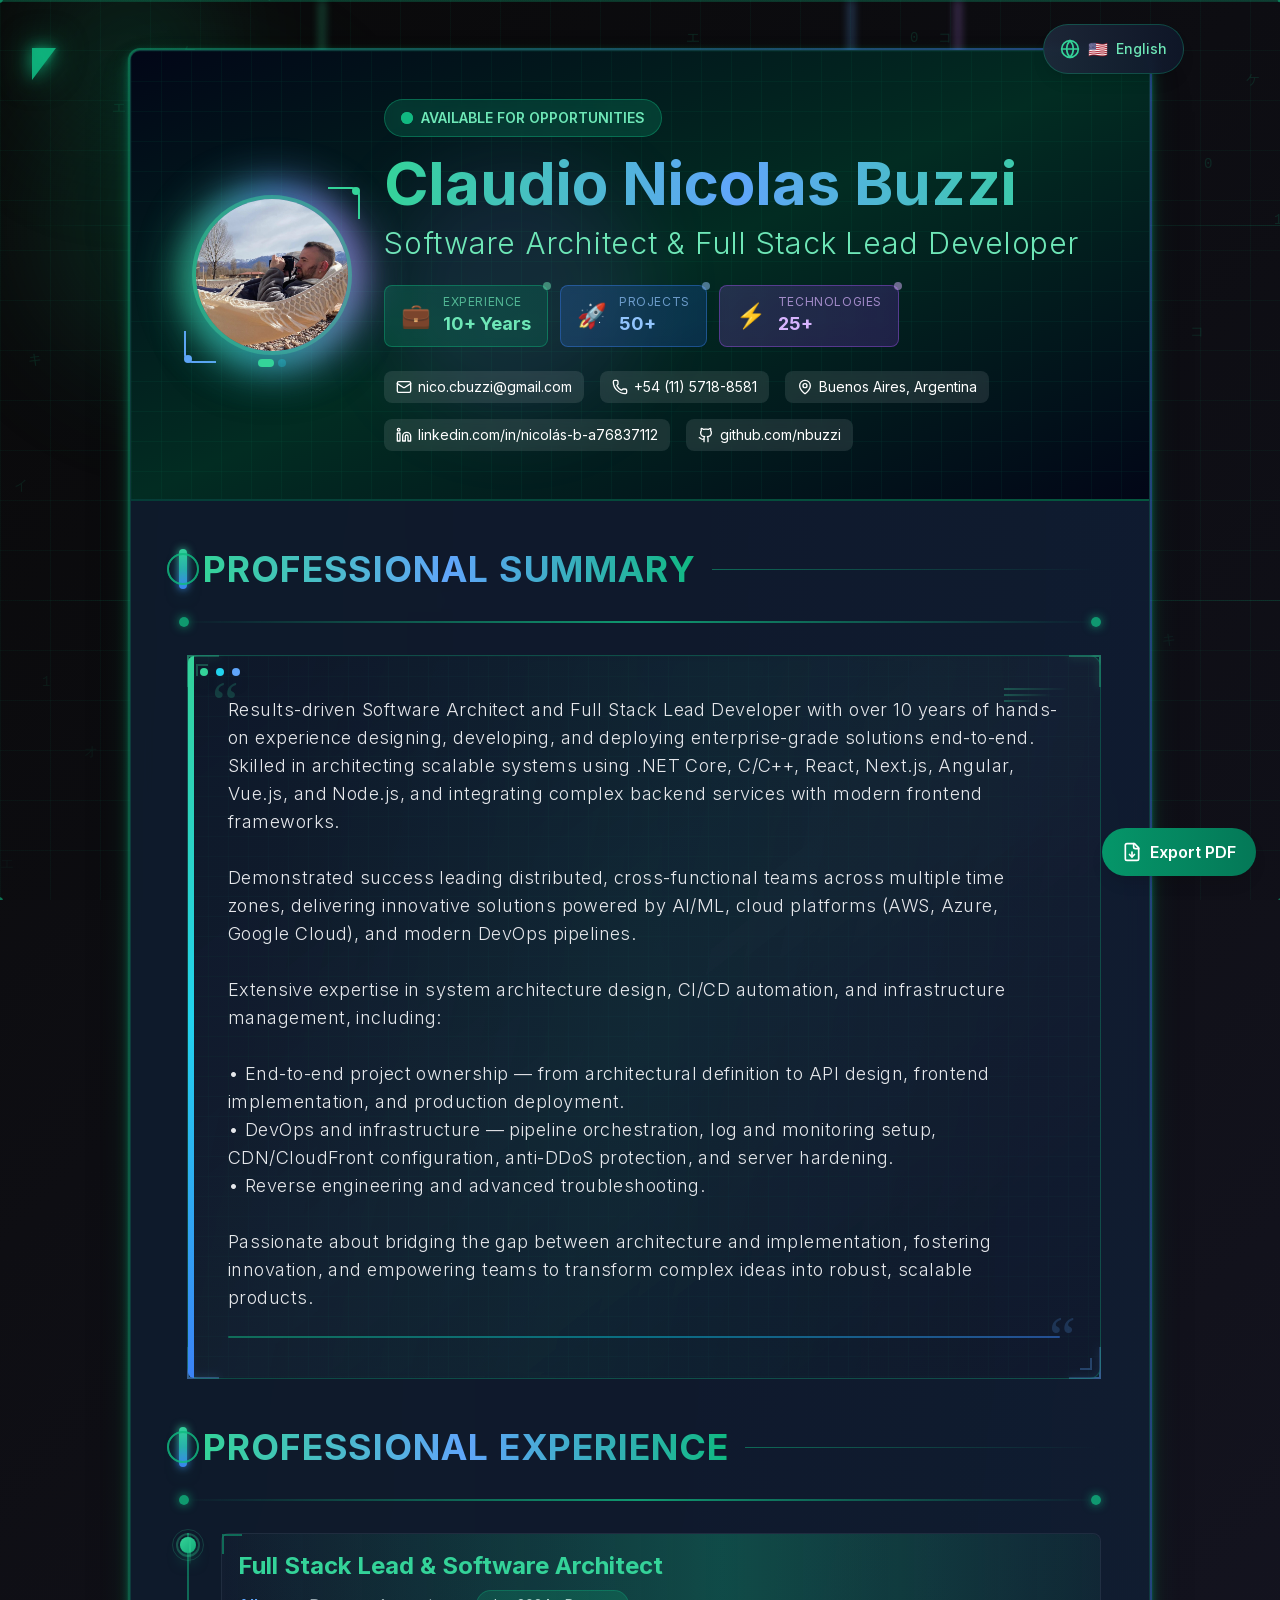
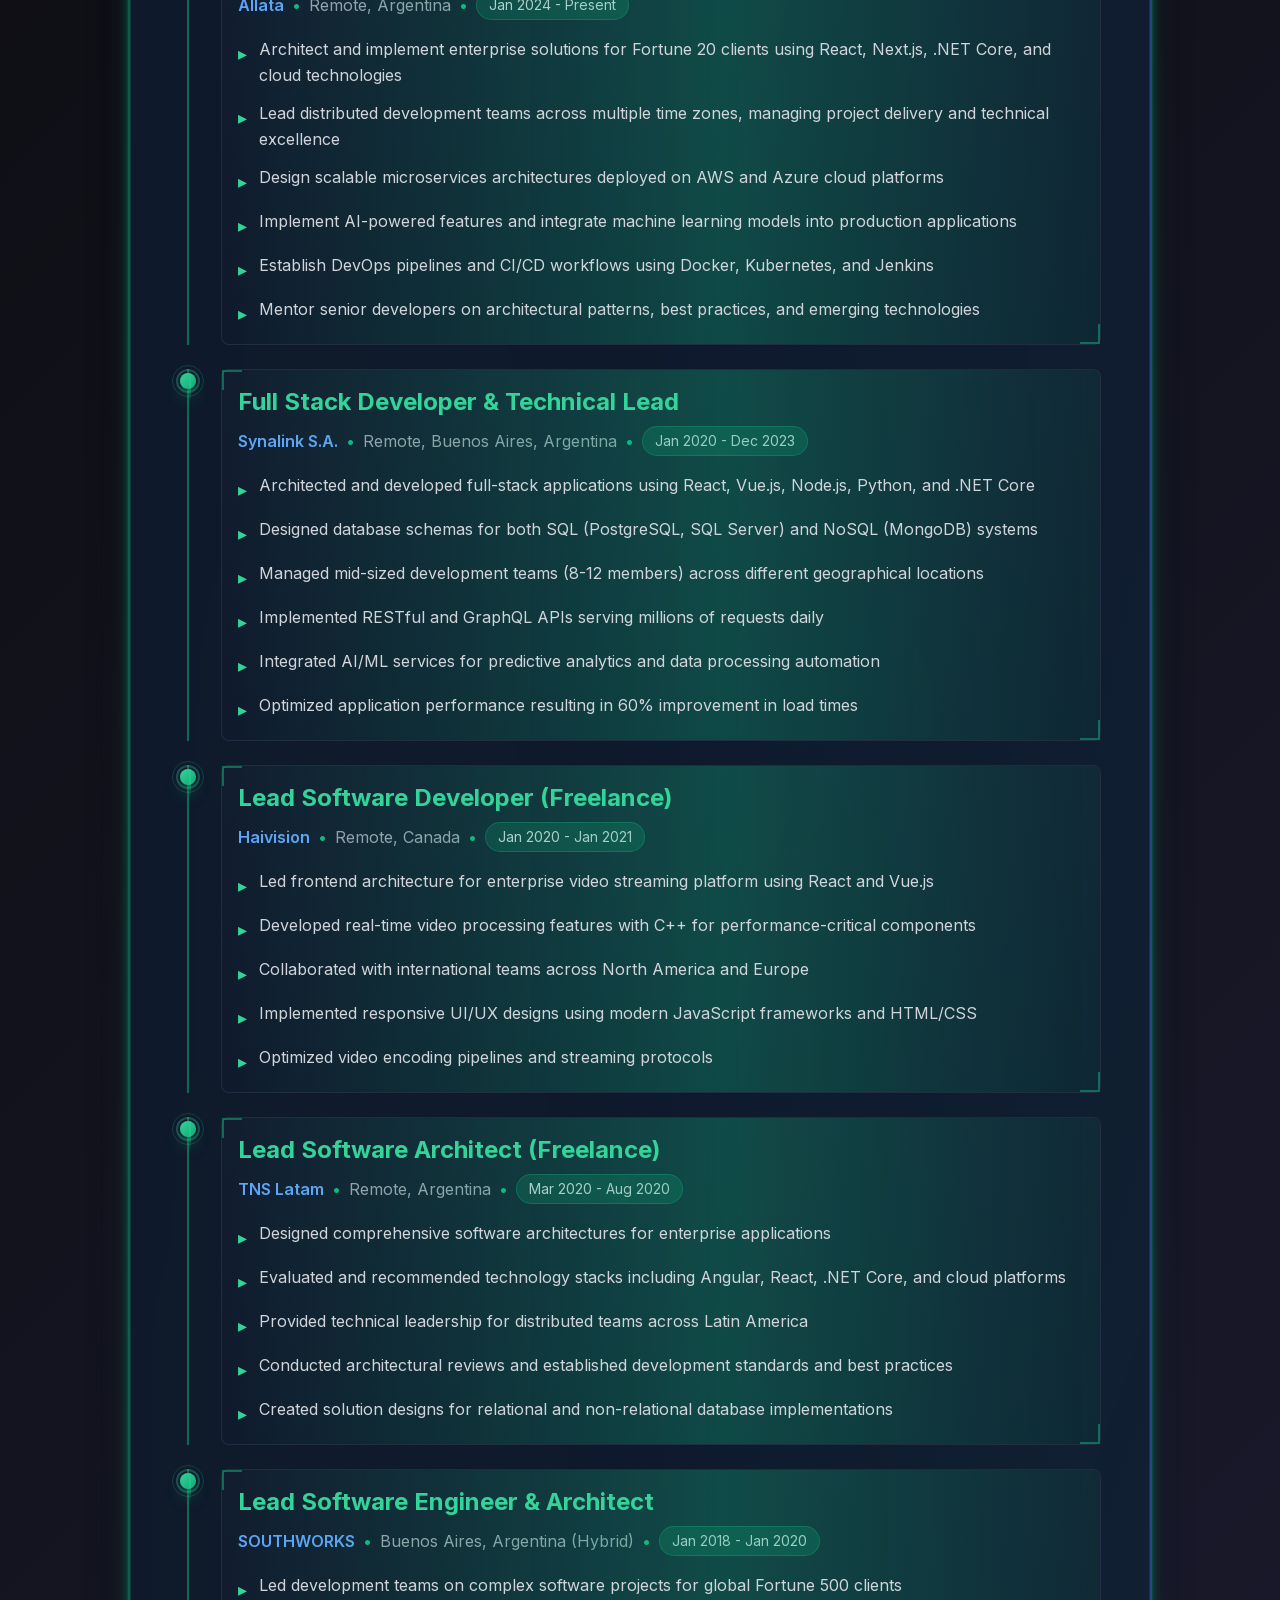
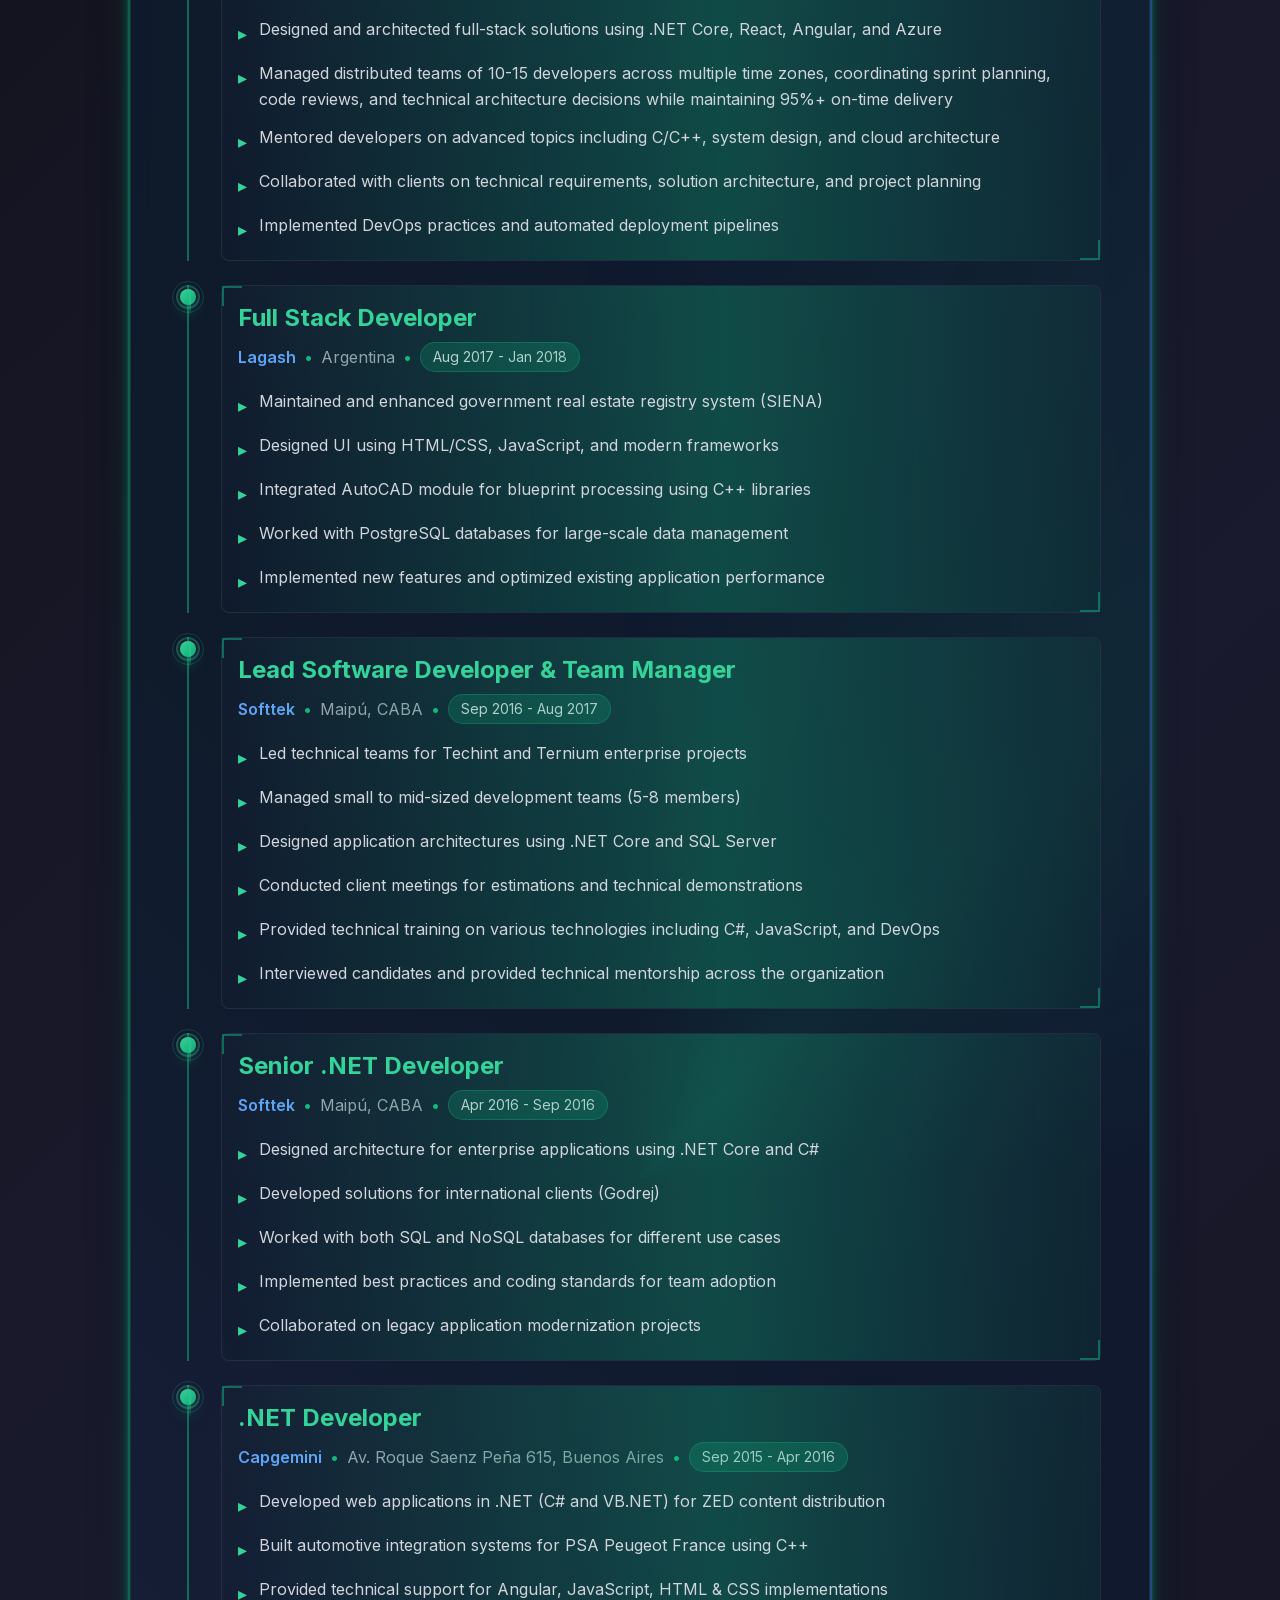
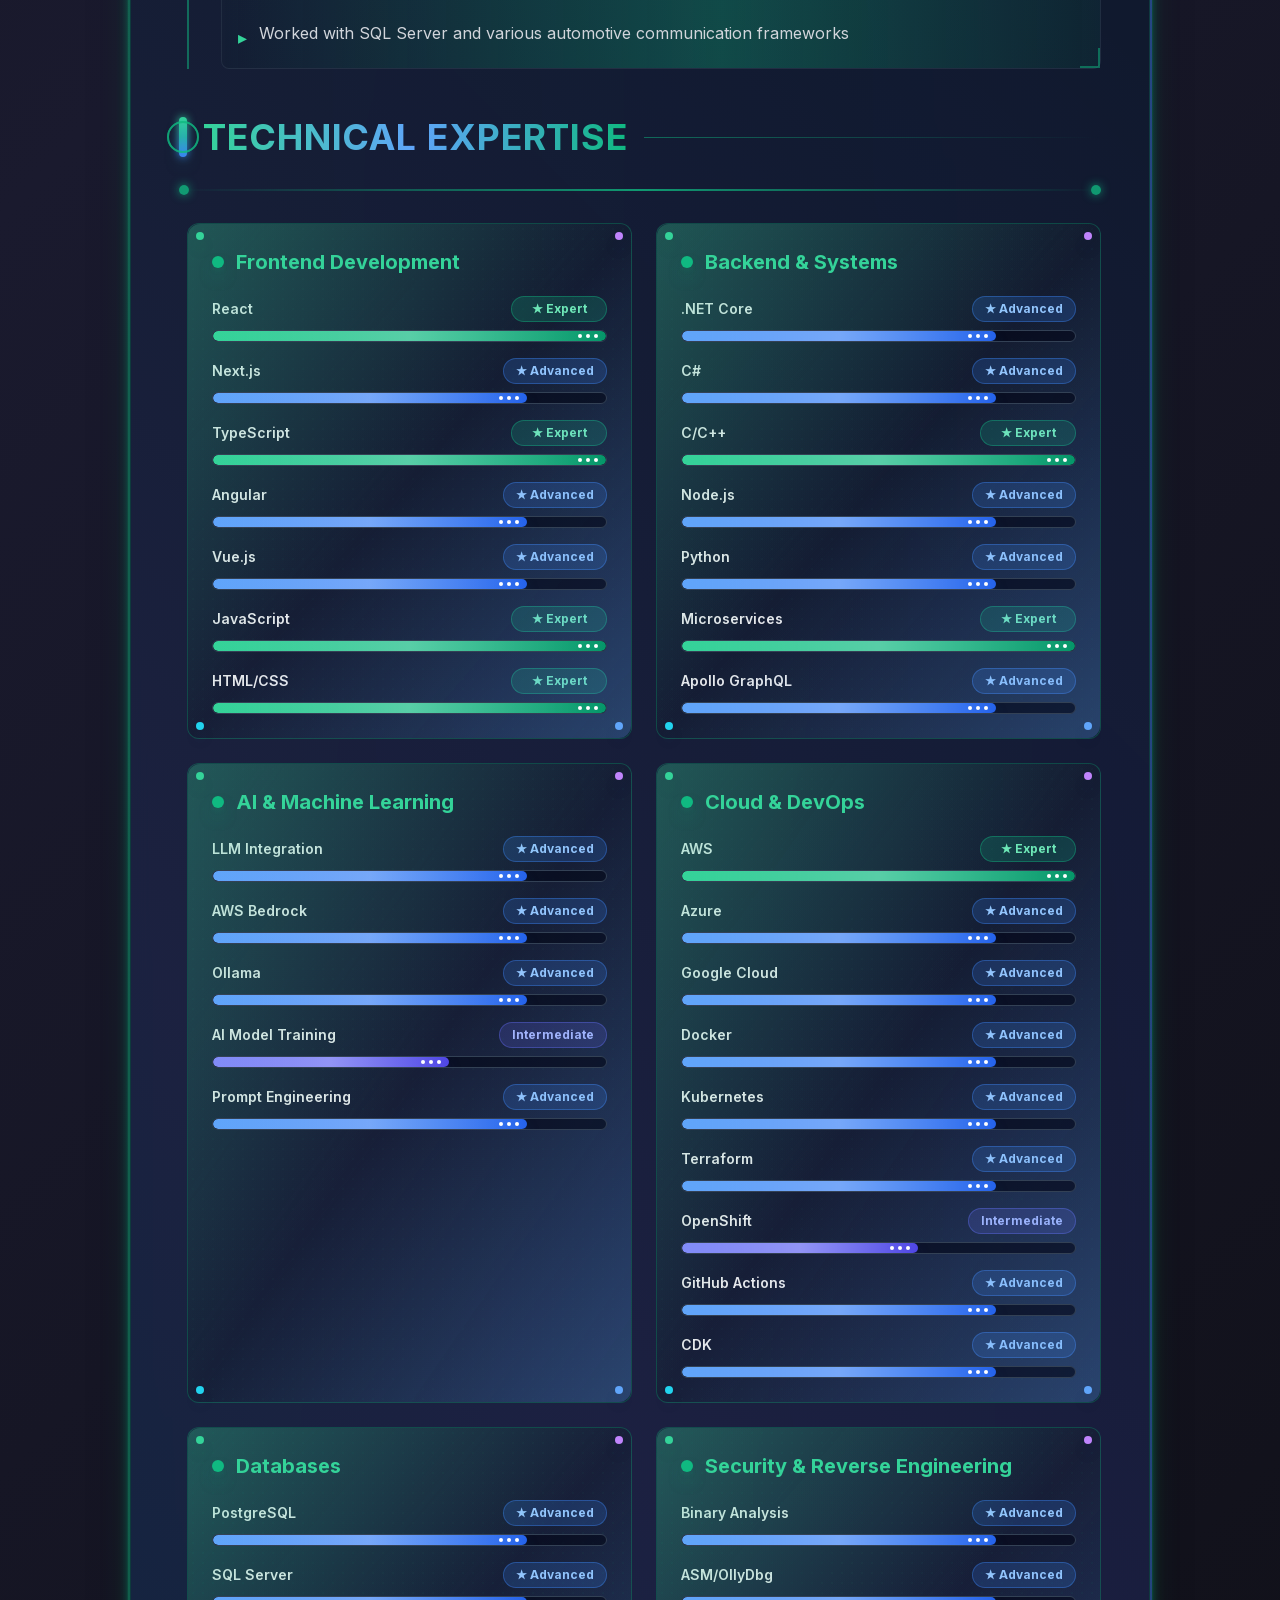
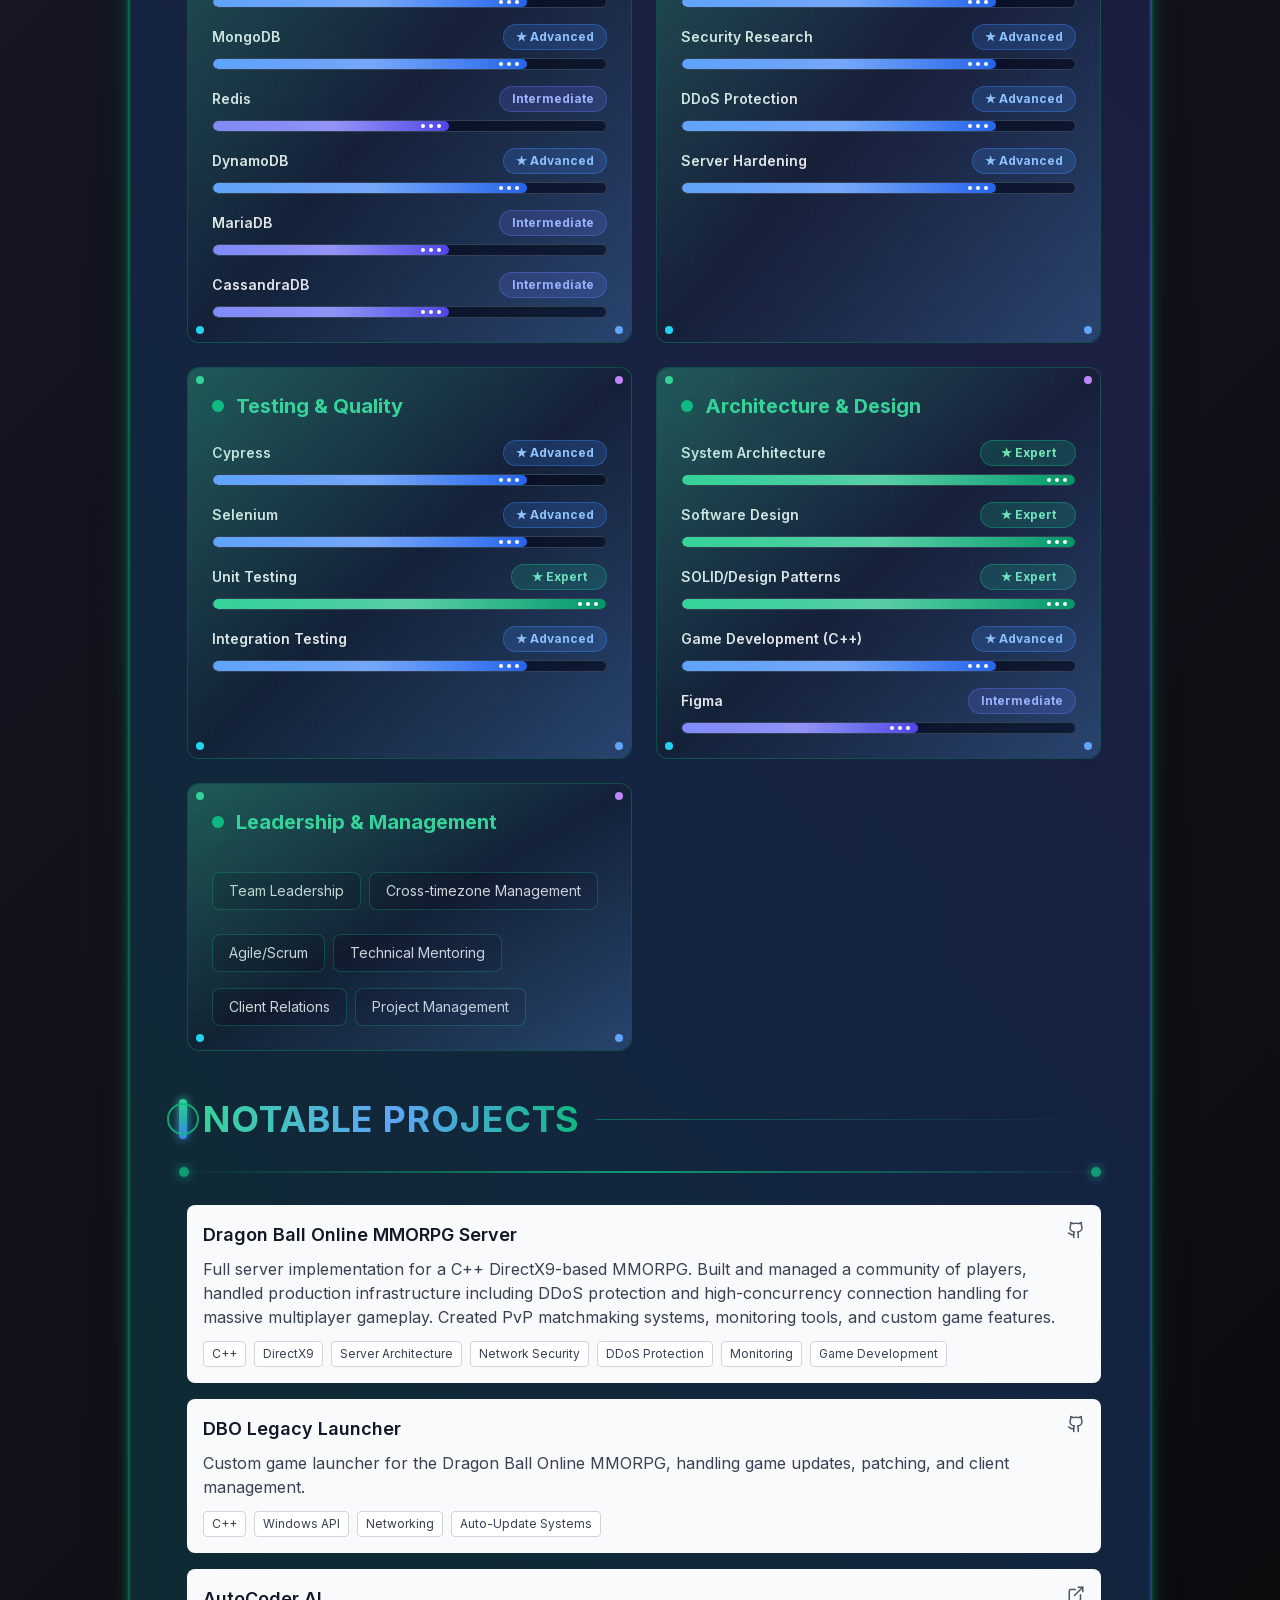
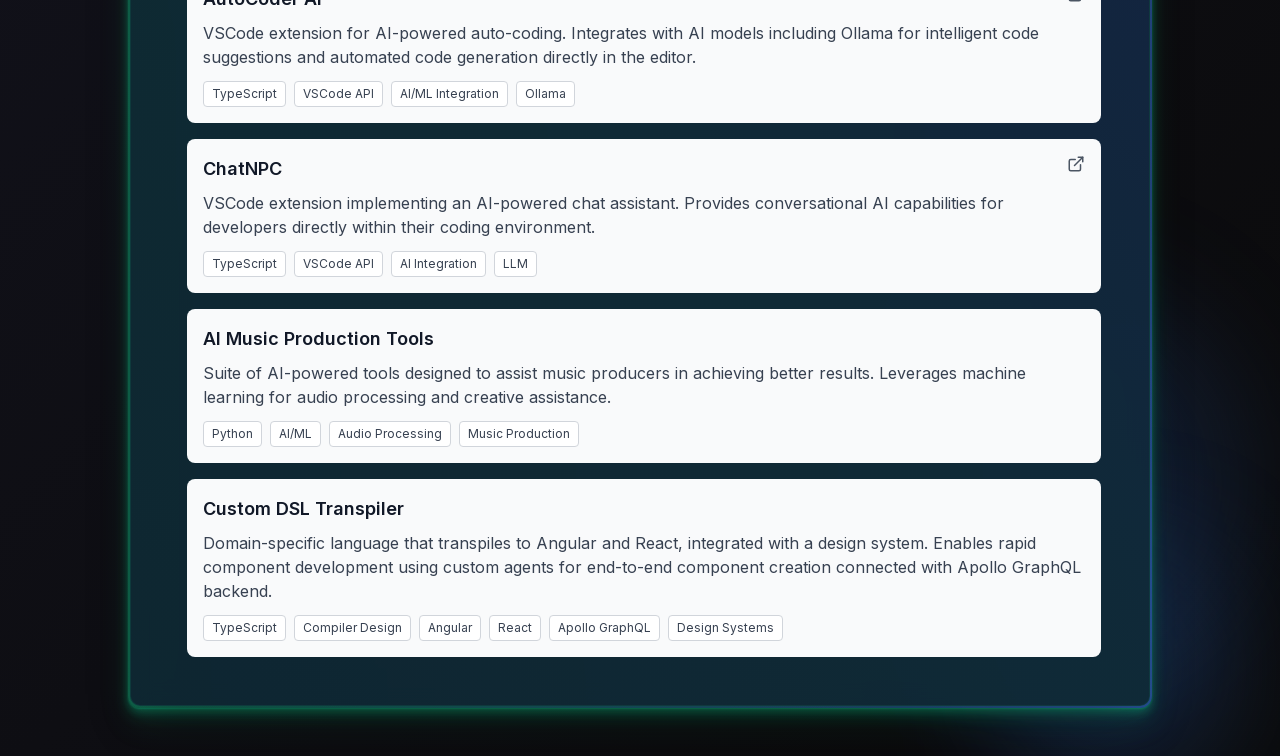
==== commit 24af42ca: "Update title and description Co-Authored-By: Claude Sonnet 5.5 <noreply@anthropic.com>" ====
--- a/index.html
+++ b/index.html
@@ -1,4 +1,4 @@
-<!DOCTYPE html><!--535DBXGKaFhN1biisNZj1--><html lang="en"><head><meta charSet="utf-8"/><meta name="viewport" content="width=device-width, initial-scale=1"/><link rel="preload" as="image" href="/profile.jpg"/><link rel="stylesheet" href="/_next/static/css/3e4b56beed05bfab.css" data-precedence="next"/><link rel="preload" as="script" fetchPriority="low" href="/_next/static/chunks/webpack-3de6f890412c68e5.js"/><script src="/_next/static/chunks/4bd1b696-c023c6e3521b1417.js" async=""></script><script src="/_next/static/chunks/255-a7ba4d37dca2f1fa.js" async=""></script><script src="/_next/static/chunks/main-app-440965ac6ca358be.js" async=""></script><script src="/_next/static/chunks/app/layout-5e3ee2a00d869ad4.js" async=""></script><script src="/_next/static/chunks/625-126791f62c9c237a.js" async=""></script><script src="/_next/static/chunks/app/page-37be6397f85884f2.js" async=""></script><title>Claudio Nicolas Buzzi - Full Stack Developer</title><meta name="description" content="Professional resume of Claudio Nicolas Buzzi - Full Stack Developer specializing in .NET, Java, and modern web technologies"/><script src="/_next/static/chunks/polyfills-42372ed130431b0a.js" noModule=""></script></head><body class="__className_d8ebd1"><div hidden=""><!--$--><!--/$--></div><main class="relative min-h-screen py-12 px-4 sm:px-6 lg:px-8 transition-all duration-500 overflow-hidden"><div class="no-print"><div id="matrix-cursor"></div></div><div class="no-print"></div><div class="no-print fixed top-6 right-24 z-50"><button class="flex items-center gap-2 px-4 py-3 rounded-full bg-gradient-to-r from-slate-800/90 to-slate-900/90 border border-emerald-500/30 hover:border-emerald-400/50 shadow-lg hover:shadow-emerald-500/20 transition-all duration-300 backdrop-blur-sm group" aria-label="Select language"><svg xmlns="http://www.w3.org/2000/svg" width="24" height="24" viewBox="0 0 24 24" fill="none" stroke="currentColor" stroke-width="2" stroke-linecap="round" stroke-linejoin="round" class="lucide lucide-globe w-5 h-5 text-emerald-400 group-hover:rotate-12 transition-transform" aria-hidden="true"><circle cx="12" cy="12" r="10"></circle><path d="M12 2a14.5 14.5 0 0 0 0 20 14.5 14.5 0 0 0 0-20"></path><path d="M2 12h20"></path></svg><span class="text-emerald-300 font-semibold">🇺🇸</span><span class="text-emerald-300 text-sm font-medium">English</span></button></div><div class="no-print"><canvas class="fixed top-0 left-0 w-full h-full pointer-events-none z-0" style="opacity:0.15"></canvas></div><div class="no-print"><div class="fixed inset-0 pointer-events-none z-0 overflow-hidden"><div class="absolute top-0 left-1/4 w-1 h-full bg-gradient-to-b from-emerald-400/50 via-emerald-400/20 to-transparent blur-sm lightning"></div><div class="absolute top-0 right-1/3 w-1 h-full bg-gradient-to-b from-blue-400/50 via-blue-400/20 to-transparent blur-sm lightning" style="animation-delay:2.5s"></div><div class="absolute top-0 right-1/4 w-1 h-full bg-gradient-to-b from-purple-400/50 via-purple-400/20 to-transparent blur-sm lightning" style="animation-delay:4s"></div><div class="absolute top-1/4 left-0 w-full h-px bg-gradient-to-r from-transparent via-emerald-400/30 to-transparent shimmer"></div><div class="absolute top-2/3 left-0 w-full h-px bg-gradient-to-r from-transparent via-blue-400/30 to-transparent shimmer" style="animation-delay:1s"></div></div></div><div class="no-print"><canvas class="fixed top-0 left-0 w-full h-full pointer-events-none z-0" style="opacity:0.6"></canvas><div class="scanline"></div></div><div class="no-print absolute inset-0 overflow-hidden pointer-events-none z-0"><div class="absolute top-20 left-10 w-72 h-72 bg-emerald-500/15 rounded-full blur-3xl animate-pulse floating"></div><div class="absolute bottom-20 right-10 w-96 h-96 bg-blue-500/15 rounded-full blur-3xl animate-pulse delay-1000 floating" style="animation-delay:1s"></div><div class="absolute top-1/2 left-1/2 -translate-x-1/2 -translate-y-1/2 w-[500px] h-[500px] bg-gradient-to-r from-emerald-500/10 to-purple-500/10 rounded-full blur-3xl floating" style="animation-delay:2s"></div><div class="absolute top-1/4 right-1/4 w-64 h-64 bg-cyan-500/10 rounded-full blur-3xl floating" style="animation-delay:3s"></div></div><div class="relative z-10"><button class="no-print fixed bottom-6 right-6 z-50 flex items-center gap-2 px-5 py-3 bg-gradient-to-r from-emerald-600 to-emerald-700 hover:from-emerald-700 hover:to-emerald-800 text-white font-semibold rounded-full shadow-lg hover:shadow-xl transform hover:scale-105 transition-all duration-300" aria-label="Export as PDF" type="button"><svg xmlns="http://www.w3.org/2000/svg" width="24" height="24" viewBox="0 0 24 24" fill="none" stroke="currentColor" stroke-width="2" stroke-linecap="round" stroke-linejoin="round" class="lucide lucide-file-down w-5 h-5" aria-hidden="true"><path d="M15 2H6a2 2 0 0 0-2 2v16a2 2 0 0 0 2 2h12a2 2 0 0 0 2-2V7Z"></path><path d="M14 2v4a2 2 0 0 0 2 2h4"></path><path d="M12 18v-6"></path><path d="m9 15 3 3 3-3"></path></svg><span class="hidden sm:inline">Export PDF</span></button><div class="relative z-10 max-w-5xl mx-auto"><div class="absolute -top-20 -left-20 w-40 h-40 bg-emerald-500/20 rounded-full blur-3xl floating"></div><div class="absolute -bottom-20 -right-20 w-60 h-60 bg-blue-500/20 rounded-full blur-3xl floating" style="animation-delay:2s"></div><div class="gradient-border depth-shadow animate-scale-in"><div class="gradient-border-inner tech-card holographic-card glow-border shadow-2xl rounded-xl overflow-hidden transition-all duration-300"><div class="radar-sweep opacity-30 rounded-xl"></div><header class="relative bg-gradient-to-br from-slate-950 via-emerald-950 to-slate-950 text-white p-12 overflow-hidden border-b-2 border-emerald-500/30"><div class="absolute inset-0 overflow-hidden"><div class="absolute -top-1/2 -right-1/2 w-96 h-96 bg-emerald-500/20 rounded-full blur-3xl animate-pulse"></div><div class="absolute -bottom-1/2 -left-1/2 w-96 h-96 bg-blue-500/20 rounded-full blur-3xl animate-pulse delay-1000"></div><div class="absolute top-1/4 left-1/4 w-64 h-64 bg-purple-500/10 rounded-full blur-2xl floating"></div></div><div class="absolute inset-0 opacity-20"><div class="h-full w-full" style="background-image:linear-gradient(rgba(16, 185, 129, 0.3) 1px, transparent 1px), linear-gradient(90deg, rgba(16, 185, 129, 0.3) 1px, transparent 1px);background-size:30px 30px"></div></div><div class="relative z-10 max-w-4xl mx-auto"><div class="flex flex-col md:flex-row items-center gap-8"><div class="relative group"><div class="absolute -inset-2 rounded-full opacity-75 group-hover:opacity-100 transition duration-500"><div class="absolute inset-0 bg-gradient-to-r from-emerald-400 via-blue-400 to-purple-400 rounded-full blur-xl animate-pulse"></div><div class="absolute inset-0 bg-gradient-to-r from-emerald-400 via-blue-400 to-purple-400 rounded-full blur-md rotate-glow opacity-50"></div></div><div class="absolute -inset-4 hex-pattern opacity-30 rounded-full"></div><div class="absolute -top-2 -right-2 w-8 h-8"><div class="w-full h-full border-t-2 border-r-2 border-emerald-400 rounded-tr-lg"></div><div class="absolute top-0 right-0 w-2 h-2 bg-emerald-400 rounded-full animate-ping"></div></div><div class="absolute -bottom-2 -left-2 w-8 h-8"><div class="w-full h-full border-b-2 border-l-2 border-blue-400 rounded-bl-lg"></div><div class="absolute bottom-0 left-0 w-2 h-2 bg-blue-400 rounded-full animate-ping" style="animation-delay:0.5s"></div></div><div class="relative"><div class="relative w-32 h-32 md:w-40 md:h-40 rounded-full"><div class="no-print relative w-full h-full" style="perspective:1000px"><div class="relative w-full h-full transition-transform duration-1000" style="transform-style:preserve-3d;transform:rotateY(0deg)"><div class="absolute inset-0 rounded-full overflow-hidden border-4 border-emerald-400/50 shadow-2xl shadow-emerald-500/50 cyber-pulse" style="backface-visibility:hidden;-webkit-backface-visibility:hidden"><img alt="Claudio Nicolas Buzzi" width="160" height="160" decoding="async" data-nimg="1" class="object-cover w-full h-full" style="color:transparent" src="/profile.jpg"/></div><div class="absolute inset-0 rounded-full overflow-hidden border-4 border-cyan-400/50 shadow-2xl shadow-cyan-500/50 cyber-pulse" style="backface-visibility:hidden;-webkit-backface-visibility:hidden;transform:rotateY(180deg)"><img alt="Claudio Nicolas Buzzi - animated" width="160" height="160" decoding="async" data-nimg="1" class="object-cover w-full h-full grayscale" style="color:transparent" src="/profile.jpg"/></div></div></div><div class="hidden print:block w-full h-full rounded-full overflow-hidden border-4 border-gray-400"><img alt="Claudio Nicolas Buzzi" width="160" height="160" decoding="async" data-nimg="1" class="object-cover w-full h-full" style="color:transparent" src="/profile.jpg"/></div><div class="absolute -bottom-3 left-1/2 transform -translate-x-1/2 z-20 no-print"><div class="flex gap-1"><div class="w-2 h-2 rounded-full transition-all duration-300 bg-emerald-400 w-4"></div><div class="w-2 h-2 rounded-full transition-all duration-300 bg-cyan-400/30"></div></div></div></div><div class="absolute inset-0 overflow-hidden rounded-full opacity-0 group-hover:opacity-100 transition-opacity pointer-events-none no-print"><div class="absolute w-full h-1 bg-gradient-to-r from-transparent via-emerald-400 to-transparent data-stream"></div></div></div></div><div class="flex-1 text-center md:text-left"><div class="flex justify-center md:justify-start mb-4"><div class="inline-flex items-center gap-2 px-4 py-2 rounded-full border backdrop-blur-sm bg-emerald-500/20 border-emerald-500/40"><span class="relative flex h-3 w-3"><span class="animate-ping absolute inline-flex h-full w-full rounded-full opacity-75 bg-emerald-400"></span><span class="relative inline-flex rounded-full h-3 w-3 bg-emerald-500"></span></span><span class="text-sm font-semibold text-emerald-300">AVAILABLE FOR OPPORTUNITIES</span></div></div><h1 class="text-4xl md:text-6xl font-bold mb-3 animate-fade-in bg-gradient-to-r from-emerald-400 via-blue-400 to-emerald-400 bg-clip-text text-transparent glitch-hover"><span class="inline-block hover:scale-110 transition-transform duration-300 neon-pulse-text">Claudio Nicolas Buzzi</span></h1><p class="text-xl md:text-3xl mb-6 text-emerald-300 font-light animate-fade-in-delay tracking-wide">Software Architect &amp; Full Stack Lead Developer</p><div class="flex flex-wrap justify-center md:justify-start gap-3 mb-6"><div class="relative inline-flex items-center gap-3 px-4 py-2 rounded-lg bg-gradient-to-r from-emerald-500/20 to-emerald-600/20 border-emerald-500/40 text-emerald-300 border backdrop-blur-sm hover:scale-105 transition-transform duration-300 cyber-pulse"><span class="text-2xl animate-pulse">💼</span><div class="flex flex-col"><span class="text-xs opacity-70 uppercase tracking-wider">Experience</span><span class="text-lg font-bold">10+ Years</span></div><div class="absolute -top-1 -right-1 w-2 h-2 bg-current rounded-full animate-ping opacity-50"></div></div><div class="relative inline-flex items-center gap-3 px-4 py-2 rounded-lg bg-gradient-to-r from-blue-500/20 to-blue-600/20 border-blue-500/40 text-blue-300 border backdrop-blur-sm hover:scale-105 transition-transform duration-300 cyber-pulse"><span class="text-2xl animate-pulse">🚀</span><div class="flex flex-col"><span class="text-xs opacity-70 uppercase tracking-wider">Projects</span><span class="text-lg font-bold">50+</span></div><div class="absolute -top-1 -right-1 w-2 h-2 bg-current rounded-full animate-ping opacity-50"></div></div><div class="relative inline-flex items-center gap-3 px-4 py-2 rounded-lg bg-gradient-to-r from-purple-500/20 to-purple-600/20 border-purple-500/40 text-purple-300 border backdrop-blur-sm hover:scale-105 transition-transform duration-300 cyber-pulse"><span class="text-2xl animate-pulse">⚡</span><div class="flex flex-col"><span class="text-xs opacity-70 uppercase tracking-wider">Technologies</span><span class="text-lg font-bold">25+</span></div><div class="absolute -top-1 -right-1 w-2 h-2 bg-current rounded-full animate-ping opacity-50"></div></div></div><div class="flex flex-wrap justify-center md:justify-start gap-3 md:gap-4 text-sm"><span class="flex items-center gap-1.5 px-3 py-1.5 bg-white/10 dark:bg-white/5 rounded-lg backdrop-blur-sm transition-all duration-300 hover:bg-white/20 dark:hover:bg-white/10 hover:scale-105"><svg xmlns="http://www.w3.org/2000/svg" width="16" height="16" viewBox="0 0 24 24" fill="none" stroke="currentColor" stroke-width="2" stroke-linecap="round" stroke-linejoin="round" class="lucide lucide-mail" aria-hidden="true"><path d="m22 7-8.991 5.727a2 2 0 0 1-2.009 0L2 7"></path><rect x="2" y="4" width="20" height="16" rx="2"></rect></svg><span class="text-xs md:text-sm">nico.cbuzzi@gmail.com</span></span><span class="flex items-center gap-1.5 px-3 py-1.5 bg-white/10 dark:bg-white/5 rounded-lg backdrop-blur-sm transition-all duration-300 hover:bg-white/20 dark:hover:bg-white/10 hover:scale-105"><svg xmlns="http://www.w3.org/2000/svg" width="16" height="16" viewBox="0 0 24 24" fill="none" stroke="currentColor" stroke-width="2" stroke-linecap="round" stroke-linejoin="round" class="lucide lucide-phone" aria-hidden="true"><path d="M13.832 16.568a1 1 0 0 0 1.213-.303l.355-.465A2 2 0 0 1 17 15h3a2 2 0 0 1 2 2v3a2 2 0 0 1-2 2A18 18 0 0 1 2 4a2 2 0 0 1 2-2h3a2 2 0 0 1 2 2v3a2 2 0 0 1-.8 1.6l-.468.351a1 1 0 0 0-.292 1.233 14 14 0 0 0 6.392 6.384"></path></svg><span class="text-xs md:text-sm">+54 (11) 5718-8581</span></span><span class="flex items-center gap-1.5 px-3 py-1.5 bg-white/10 dark:bg-white/5 rounded-lg backdrop-blur-sm transition-all duration-300 hover:bg-white/20 dark:hover:bg-white/10 hover:scale-105"><svg xmlns="http://www.w3.org/2000/svg" width="16" height="16" viewBox="0 0 24 24" fill="none" stroke="currentColor" stroke-width="2" stroke-linecap="round" stroke-linejoin="round" class="lucide lucide-map-pin" aria-hidden="true"><path d="M20 10c0 4.993-5.539 10.193-7.399 11.799a1 1 0 0 1-1.202 0C9.539 20.193 4 14.993 4 10a8 8 0 0 1 16 0"></path><circle cx="12" cy="10" r="3"></circle></svg><span class="text-xs md:text-sm">Buenos Aires, Argentina</span></span><a href="https://linkedin.com/in/nicolás-b-a76837112" target="_blank" rel="noopener noreferrer" class="transform transition-all duration-300"><span class="flex items-center gap-1.5 px-3 py-1.5 bg-white/10 dark:bg-white/5 rounded-lg backdrop-blur-sm transition-all duration-300 hover:bg-white/20 dark:hover:bg-white/10 hover:scale-105"><svg xmlns="http://www.w3.org/2000/svg" width="16" height="16" viewBox="0 0 24 24" fill="none" stroke="currentColor" stroke-width="2" stroke-linecap="round" stroke-linejoin="round" class="lucide lucide-linkedin" aria-hidden="true"><path d="M16 8a6 6 0 0 1 6 6v7h-4v-7a2 2 0 0 0-2-2 2 2 0 0 0-2 2v7h-4v-7a6 6 0 0 1 6-6z"></path><rect width="4" height="12" x="2" y="9"></rect><circle cx="4" cy="4" r="2"></circle></svg><span class="text-xs md:text-sm">linkedin.com/in/nicolás-b-a76837112</span></span></a><a href="https://github.com/nbuzzi" target="_blank" rel="noopener noreferrer" class="transform transition-all duration-300"><span class="flex items-center gap-1.5 px-3 py-1.5 bg-white/10 dark:bg-white/5 rounded-lg backdrop-blur-sm transition-all duration-300 hover:bg-white/20 dark:hover:bg-white/10 hover:scale-105"><svg xmlns="http://www.w3.org/2000/svg" width="16" height="16" viewBox="0 0 24 24" fill="none" stroke="currentColor" stroke-width="2" stroke-linecap="round" stroke-linejoin="round" class="lucide lucide-github" aria-hidden="true"><path d="M15 22v-4a4.8 4.8 0 0 0-1-3.5c3 0 6-2 6-5.5.08-1.25-.27-2.48-1-3.5.28-1.15.28-2.35 0-3.5 0 0-1 0-3 1.5-2.64-.5-5.36-.5-8 0C6 2 5 2 5 2c-.3 1.15-.3 2.35 0 3.5A5.403 5.403 0 0 0 4 9c0 3.5 3 5.5 6 5.5-.39.49-.68 1.05-.85 1.65-.17.6-.22 1.23-.15 1.85v4"></path><path d="M9 18c-4.51 2-5-2-7-2"></path></svg><span class="text-xs md:text-sm">github.com/nbuzzi</span></span></a></div></div></div></div></header><div class="p-8 md:p-12 space-y-12"><div class="animate-stagger-1"><section class="relative group/section"><div class="flex items-center gap-4 mb-8"><div class="flex-shrink-0 relative"><div class="w-2 h-10 bg-gradient-to-b from-emerald-400 via-emerald-500 to-blue-500 rounded-full shadow-lg shadow-emerald-500/50"></div><div class="absolute inset-0 w-2 h-10 bg-gradient-to-b from-emerald-400 to-blue-500 rounded-full blur-sm animate-pulse"></div><div class="absolute inset-0 flex items-center justify-center"><div class="energy-ring w-8 h-8"></div><div class="energy-ring w-8 h-8" style="animation-delay:1s"></div></div></div><h2 class="text-3xl md:text-4xl font-bold text-transparent bg-clip-text bg-gradient-to-r from-emerald-400 via-blue-400 to-emerald-500 neon-pulse-text uppercase tracking-wide">Professional Summary</h2><div class="flex-1 h-px bg-gradient-to-r from-emerald-500/50 to-transparent"></div></div><div class="cyber-divider mb-8"></div><div class="pl-2"><div class="relative group overflow-hidden"><div class="absolute top-0 left-0 w-8 h-8 border-t-2 border-l-2 border-emerald-400/50 transition-all duration-300 group-hover:w-12 group-hover:h-12 group-hover:border-emerald-400"></div><div class="absolute top-0 right-0 w-8 h-8 border-t-2 border-r-2 border-emerald-400/50 transition-all duration-300 group-hover:w-12 group-hover:h-12 group-hover:border-emerald-400"></div><div class="absolute bottom-0 left-0 w-8 h-8 border-b-2 border-l-2 border-blue-400/50 transition-all duration-300 group-hover:w-12 group-hover:h-12 group-hover:border-blue-400"></div><div class="absolute bottom-0 right-0 w-8 h-8 border-b-2 border-r-2 border-blue-400/50 transition-all duration-300 group-hover:w-12 group-hover:h-12 group-hover:border-blue-400"></div><div class="absolute inset-0 bg-gradient-to-r from-transparent via-emerald-500/5 to-transparent transform -skew-x-12 group-hover:translate-x-full transition-transform duration-1000"></div><div class="relative bg-gradient-to-br from-slate-900/40 via-slate-800/30 to-slate-900/50 backdrop-blur-sm rounded-xl border border-emerald-500/30 hover:border-emerald-400/60 transition-all duration-500 shadow-lg hover:shadow-emerald-500/20 hover:shadow-2xl"><div class="absolute inset-0 opacity-10"><div class="h-full w-full" style="background-image:linear-gradient(rgba(16, 185, 129, 0.3) 1px, transparent 1px), linear-gradient(90deg, rgba(16, 185, 129, 0.3) 1px, transparent 1px);background-size:20px 20px"></div></div><div class="absolute top-0 left-0 w-1.5 h-full bg-gradient-to-b from-emerald-400 via-cyan-400 to-blue-500 rounded-l-xl shadow-lg shadow-emerald-500/50"></div><div class="absolute top-3 left-3 flex gap-2"><div class="w-2 h-2 rounded-full bg-emerald-400 animate-pulse shadow-lg shadow-emerald-400/50"></div><div class="w-2 h-2 rounded-full bg-cyan-400 animate-pulse shadow-lg shadow-cyan-400/50" style="animation-delay:0.2s"></div><div class="w-2 h-2 rounded-full bg-blue-400 animate-pulse shadow-lg shadow-blue-400/50" style="animation-delay:0.4s"></div></div><div class="relative p-8 md:p-10 pt-12"><div class="absolute top-8 right-8 flex flex-col gap-1 opacity-30"><div class="w-16 h-0.5 bg-gradient-to-r from-emerald-400 to-transparent"></div><div class="w-12 h-0.5 bg-gradient-to-r from-emerald-400 to-transparent"></div><div class="w-8 h-0.5 bg-gradient-to-r from-emerald-400 to-transparent"></div></div><div class="relative"><div class="absolute -top-6 -left-4 text-6xl text-emerald-400/20 font-serif leading-none">“</div><p class="text-gray-200 leading-loose text-base md:text-lg whitespace-pre-line relative z-10 font-light tracking-wide">Results-driven Software Architect and Full Stack Lead Developer with over 10 years of hands-on experience designing, developing, and deploying enterprise-grade solutions end-to-end. Skilled in architecting scalable systems using .NET Core, C/C++, React, Next.js, Angular, Vue.js, and Node.js, and integrating complex backend services with modern frontend frameworks.
+<!DOCTYPE html><!--pOoqG5GSn96OeRFfWxT1Z--><html lang="en"><head><meta charSet="utf-8"/><meta name="viewport" content="width=device-width, initial-scale=1"/><link rel="preload" as="image" href="/profile.jpg"/><link rel="stylesheet" href="/_next/static/css/3e4b56beed05bfab.css" data-precedence="next"/><link rel="preload" as="script" fetchPriority="low" href="/_next/static/chunks/webpack-3de6f890412c68e5.js"/><script src="/_next/static/chunks/4bd1b696-c023c6e3521b1417.js" async=""></script><script src="/_next/static/chunks/255-a7ba4d37dca2f1fa.js" async=""></script><script src="/_next/static/chunks/main-app-440965ac6ca358be.js" async=""></script><script src="/_next/static/chunks/app/layout-5e3ee2a00d869ad4.js" async=""></script><script src="/_next/static/chunks/625-126791f62c9c237a.js" async=""></script><script src="/_next/static/chunks/app/page-37be6397f85884f2.js" async=""></script><title>Claudio Nicolas Buzzi - Software Architect &amp; Full Stack Lead</title><meta name="description" content="Professional resume of Claudio Nicolas Buzzi - Software Architect &amp; Full Stack Lead specializing in .NET, C++, React, cloud and AI"/><script src="/_next/static/chunks/polyfills-42372ed130431b0a.js" noModule=""></script></head><body class="__className_d8ebd1"><div hidden=""><!--$--><!--/$--></div><main class="relative min-h-screen py-12 px-4 sm:px-6 lg:px-8 transition-all duration-500 overflow-hidden"><div class="no-print"><div id="matrix-cursor"></div></div><div class="no-print"></div><div class="no-print fixed top-6 right-24 z-50"><button class="flex items-center gap-2 px-4 py-3 rounded-full bg-gradient-to-r from-slate-800/90 to-slate-900/90 border border-emerald-500/30 hover:border-emerald-400/50 shadow-lg hover:shadow-emerald-500/20 transition-all duration-300 backdrop-blur-sm group" aria-label="Select language"><svg xmlns="http://www.w3.org/2000/svg" width="24" height="24" viewBox="0 0 24 24" fill="none" stroke="currentColor" stroke-width="2" stroke-linecap="round" stroke-linejoin="round" class="lucide lucide-globe w-5 h-5 text-emerald-400 group-hover:rotate-12 transition-transform" aria-hidden="true"><circle cx="12" cy="12" r="10"></circle><path d="M12 2a14.5 14.5 0 0 0 0 20 14.5 14.5 0 0 0 0-20"></path><path d="M2 12h20"></path></svg><span class="text-emerald-300 font-semibold">🇺🇸</span><span class="text-emerald-300 text-sm font-medium">English</span></button></div><div class="no-print"><canvas class="fixed top-0 left-0 w-full h-full pointer-events-none z-0" style="opacity:0.15"></canvas></div><div class="no-print"><div class="fixed inset-0 pointer-events-none z-0 overflow-hidden"><div class="absolute top-0 left-1/4 w-1 h-full bg-gradient-to-b from-emerald-400/50 via-emerald-400/20 to-transparent blur-sm lightning"></div><div class="absolute top-0 right-1/3 w-1 h-full bg-gradient-to-b from-blue-400/50 via-blue-400/20 to-transparent blur-sm lightning" style="animation-delay:2.5s"></div><div class="absolute top-0 right-1/4 w-1 h-full bg-gradient-to-b from-purple-400/50 via-purple-400/20 to-transparent blur-sm lightning" style="animation-delay:4s"></div><div class="absolute top-1/4 left-0 w-full h-px bg-gradient-to-r from-transparent via-emerald-400/30 to-transparent shimmer"></div><div class="absolute top-2/3 left-0 w-full h-px bg-gradient-to-r from-transparent via-blue-400/30 to-transparent shimmer" style="animation-delay:1s"></div></div></div><div class="no-print"><canvas class="fixed top-0 left-0 w-full h-full pointer-events-none z-0" style="opacity:0.6"></canvas><div class="scanline"></div></div><div class="no-print absolute inset-0 overflow-hidden pointer-events-none z-0"><div class="absolute top-20 left-10 w-72 h-72 bg-emerald-500/15 rounded-full blur-3xl animate-pulse floating"></div><div class="absolute bottom-20 right-10 w-96 h-96 bg-blue-500/15 rounded-full blur-3xl animate-pulse delay-1000 floating" style="animation-delay:1s"></div><div class="absolute top-1/2 left-1/2 -translate-x-1/2 -translate-y-1/2 w-[500px] h-[500px] bg-gradient-to-r from-emerald-500/10 to-purple-500/10 rounded-full blur-3xl floating" style="animation-delay:2s"></div><div class="absolute top-1/4 right-1/4 w-64 h-64 bg-cyan-500/10 rounded-full blur-3xl floating" style="animation-delay:3s"></div></div><div class="relative z-10"><button class="no-print fixed bottom-6 right-6 z-50 flex items-center gap-2 px-5 py-3 bg-gradient-to-r from-emerald-600 to-emerald-700 hover:from-emerald-700 hover:to-emerald-800 text-white font-semibold rounded-full shadow-lg hover:shadow-xl transform hover:scale-105 transition-all duration-300" aria-label="Export as PDF" type="button"><svg xmlns="http://www.w3.org/2000/svg" width="24" height="24" viewBox="0 0 24 24" fill="none" stroke="currentColor" stroke-width="2" stroke-linecap="round" stroke-linejoin="round" class="lucide lucide-file-down w-5 h-5" aria-hidden="true"><path d="M15 2H6a2 2 0 0 0-2 2v16a2 2 0 0 0 2 2h12a2 2 0 0 0 2-2V7Z"></path><path d="M14 2v4a2 2 0 0 0 2 2h4"></path><path d="M12 18v-6"></path><path d="m9 15 3 3 3-3"></path></svg><span class="hidden sm:inline">Export PDF</span></button><div class="relative z-10 max-w-5xl mx-auto"><div class="absolute -top-20 -left-20 w-40 h-40 bg-emerald-500/20 rounded-full blur-3xl floating"></div><div class="absolute -bottom-20 -right-20 w-60 h-60 bg-blue-500/20 rounded-full blur-3xl floating" style="animation-delay:2s"></div><div class="gradient-border depth-shadow animate-scale-in"><div class="gradient-border-inner tech-card holographic-card glow-border shadow-2xl rounded-xl overflow-hidden transition-all duration-300"><div class="radar-sweep opacity-30 rounded-xl"></div><header class="relative bg-gradient-to-br from-slate-950 via-emerald-950 to-slate-950 text-white p-12 overflow-hidden border-b-2 border-emerald-500/30"><div class="absolute inset-0 overflow-hidden"><div class="absolute -top-1/2 -right-1/2 w-96 h-96 bg-emerald-500/20 rounded-full blur-3xl animate-pulse"></div><div class="absolute -bottom-1/2 -left-1/2 w-96 h-96 bg-blue-500/20 rounded-full blur-3xl animate-pulse delay-1000"></div><div class="absolute top-1/4 left-1/4 w-64 h-64 bg-purple-500/10 rounded-full blur-2xl floating"></div></div><div class="absolute inset-0 opacity-20"><div class="h-full w-full" style="background-image:linear-gradient(rgba(16, 185, 129, 0.3) 1px, transparent 1px), linear-gradient(90deg, rgba(16, 185, 129, 0.3) 1px, transparent 1px);background-size:30px 30px"></div></div><div class="relative z-10 max-w-4xl mx-auto"><div class="flex flex-col md:flex-row items-center gap-8"><div class="relative group"><div class="absolute -inset-2 rounded-full opacity-75 group-hover:opacity-100 transition duration-500"><div class="absolute inset-0 bg-gradient-to-r from-emerald-400 via-blue-400 to-purple-400 rounded-full blur-xl animate-pulse"></div><div class="absolute inset-0 bg-gradient-to-r from-emerald-400 via-blue-400 to-purple-400 rounded-full blur-md rotate-glow opacity-50"></div></div><div class="absolute -inset-4 hex-pattern opacity-30 rounded-full"></div><div class="absolute -top-2 -right-2 w-8 h-8"><div class="w-full h-full border-t-2 border-r-2 border-emerald-400 rounded-tr-lg"></div><div class="absolute top-0 right-0 w-2 h-2 bg-emerald-400 rounded-full animate-ping"></div></div><div class="absolute -bottom-2 -left-2 w-8 h-8"><div class="w-full h-full border-b-2 border-l-2 border-blue-400 rounded-bl-lg"></div><div class="absolute bottom-0 left-0 w-2 h-2 bg-blue-400 rounded-full animate-ping" style="animation-delay:0.5s"></div></div><div class="relative"><div class="relative w-32 h-32 md:w-40 md:h-40 rounded-full"><div class="no-print relative w-full h-full" style="perspective:1000px"><div class="relative w-full h-full transition-transform duration-1000" style="transform-style:preserve-3d;transform:rotateY(0deg)"><div class="absolute inset-0 rounded-full overflow-hidden border-4 border-emerald-400/50 shadow-2xl shadow-emerald-500/50 cyber-pulse" style="backface-visibility:hidden;-webkit-backface-visibility:hidden"><img alt="Claudio Nicolas Buzzi" width="160" height="160" decoding="async" data-nimg="1" class="object-cover w-full h-full" style="color:transparent" src="/profile.jpg"/></div><div class="absolute inset-0 rounded-full overflow-hidden border-4 border-cyan-400/50 shadow-2xl shadow-cyan-500/50 cyber-pulse" style="backface-visibility:hidden;-webkit-backface-visibility:hidden;transform:rotateY(180deg)"><img alt="Claudio Nicolas Buzzi - animated" width="160" height="160" decoding="async" data-nimg="1" class="object-cover w-full h-full grayscale" style="color:transparent" src="/profile.jpg"/></div></div></div><div class="hidden print:block w-full h-full rounded-full overflow-hidden border-4 border-gray-400"><img alt="Claudio Nicolas Buzzi" width="160" height="160" decoding="async" data-nimg="1" class="object-cover w-full h-full" style="color:transparent" src="/profile.jpg"/></div><div class="absolute -bottom-3 left-1/2 transform -translate-x-1/2 z-20 no-print"><div class="flex gap-1"><div class="w-2 h-2 rounded-full transition-all duration-300 bg-emerald-400 w-4"></div><div class="w-2 h-2 rounded-full transition-all duration-300 bg-cyan-400/30"></div></div></div></div><div class="absolute inset-0 overflow-hidden rounded-full opacity-0 group-hover:opacity-100 transition-opacity pointer-events-none no-print"><div class="absolute w-full h-1 bg-gradient-to-r from-transparent via-emerald-400 to-transparent data-stream"></div></div></div></div><div class="flex-1 text-center md:text-left"><div class="flex justify-center md:justify-start mb-4"><div class="inline-flex items-center gap-2 px-4 py-2 rounded-full border backdrop-blur-sm bg-emerald-500/20 border-emerald-500/40"><span class="relative flex h-3 w-3"><span class="animate-ping absolute inline-flex h-full w-full rounded-full opacity-75 bg-emerald-400"></span><span class="relative inline-flex rounded-full h-3 w-3 bg-emerald-500"></span></span><span class="text-sm font-semibold text-emerald-300">AVAILABLE FOR OPPORTUNITIES</span></div></div><h1 class="text-4xl md:text-6xl font-bold mb-3 animate-fade-in bg-gradient-to-r from-emerald-400 via-blue-400 to-emerald-400 bg-clip-text text-transparent glitch-hover"><span class="inline-block hover:scale-110 transition-transform duration-300 neon-pulse-text">Claudio Nicolas Buzzi</span></h1><p class="text-xl md:text-3xl mb-6 text-emerald-300 font-light animate-fade-in-delay tracking-wide">Software Architect &amp; Full Stack Lead Developer</p><div class="flex flex-wrap justify-center md:justify-start gap-3 mb-6"><div class="relative inline-flex items-center gap-3 px-4 py-2 rounded-lg bg-gradient-to-r from-emerald-500/20 to-emerald-600/20 border-emerald-500/40 text-emerald-300 border backdrop-blur-sm hover:scale-105 transition-transform duration-300 cyber-pulse"><span class="text-2xl animate-pulse">💼</span><div class="flex flex-col"><span class="text-xs opacity-70 uppercase tracking-wider">Experience</span><span class="text-lg font-bold">10+ Years</span></div><div class="absolute -top-1 -right-1 w-2 h-2 bg-current rounded-full animate-ping opacity-50"></div></div><div class="relative inline-flex items-center gap-3 px-4 py-2 rounded-lg bg-gradient-to-r from-blue-500/20 to-blue-600/20 border-blue-500/40 text-blue-300 border backdrop-blur-sm hover:scale-105 transition-transform duration-300 cyber-pulse"><span class="text-2xl animate-pulse">🚀</span><div class="flex flex-col"><span class="text-xs opacity-70 uppercase tracking-wider">Projects</span><span class="text-lg font-bold">50+</span></div><div class="absolute -top-1 -right-1 w-2 h-2 bg-current rounded-full animate-ping opacity-50"></div></div><div class="relative inline-flex items-center gap-3 px-4 py-2 rounded-lg bg-gradient-to-r from-purple-500/20 to-purple-600/20 border-purple-500/40 text-purple-300 border backdrop-blur-sm hover:scale-105 transition-transform duration-300 cyber-pulse"><span class="text-2xl animate-pulse">⚡</span><div class="flex flex-col"><span class="text-xs opacity-70 uppercase tracking-wider">Technologies</span><span class="text-lg font-bold">25+</span></div><div class="absolute -top-1 -right-1 w-2 h-2 bg-current rounded-full animate-ping opacity-50"></div></div></div><div class="flex flex-wrap justify-center md:justify-start gap-3 md:gap-4 text-sm"><span class="flex items-center gap-1.5 px-3 py-1.5 bg-white/10 dark:bg-white/5 rounded-lg backdrop-blur-sm transition-all duration-300 hover:bg-white/20 dark:hover:bg-white/10 hover:scale-105"><svg xmlns="http://www.w3.org/2000/svg" width="16" height="16" viewBox="0 0 24 24" fill="none" stroke="currentColor" stroke-width="2" stroke-linecap="round" stroke-linejoin="round" class="lucide lucide-mail" aria-hidden="true"><path d="m22 7-8.991 5.727a2 2 0 0 1-2.009 0L2 7"></path><rect x="2" y="4" width="20" height="16" rx="2"></rect></svg><span class="text-xs md:text-sm">nico.cbuzzi@gmail.com</span></span><span class="flex items-center gap-1.5 px-3 py-1.5 bg-white/10 dark:bg-white/5 rounded-lg backdrop-blur-sm transition-all duration-300 hover:bg-white/20 dark:hover:bg-white/10 hover:scale-105"><svg xmlns="http://www.w3.org/2000/svg" width="16" height="16" viewBox="0 0 24 24" fill="none" stroke="currentColor" stroke-width="2" stroke-linecap="round" stroke-linejoin="round" class="lucide lucide-phone" aria-hidden="true"><path d="M13.832 16.568a1 1 0 0 0 1.213-.303l.355-.465A2 2 0 0 1 17 15h3a2 2 0 0 1 2 2v3a2 2 0 0 1-2 2A18 18 0 0 1 2 4a2 2 0 0 1 2-2h3a2 2 0 0 1 2 2v3a2 2 0 0 1-.8 1.6l-.468.351a1 1 0 0 0-.292 1.233 14 14 0 0 0 6.392 6.384"></path></svg><span class="text-xs md:text-sm">+54 (11) 5718-8581</span></span><span class="flex items-center gap-1.5 px-3 py-1.5 bg-white/10 dark:bg-white/5 rounded-lg backdrop-blur-sm transition-all duration-300 hover:bg-white/20 dark:hover:bg-white/10 hover:scale-105"><svg xmlns="http://www.w3.org/2000/svg" width="16" height="16" viewBox="0 0 24 24" fill="none" stroke="currentColor" stroke-width="2" stroke-linecap="round" stroke-linejoin="round" class="lucide lucide-map-pin" aria-hidden="true"><path d="M20 10c0 4.993-5.539 10.193-7.399 11.799a1 1 0 0 1-1.202 0C9.539 20.193 4 14.993 4 10a8 8 0 0 1 16 0"></path><circle cx="12" cy="10" r="3"></circle></svg><span class="text-xs md:text-sm">Buenos Aires, Argentina</span></span><a href="https://linkedin.com/in/nicolás-b-a76837112" target="_blank" rel="noopener noreferrer" class="transform transition-all duration-300"><span class="flex items-center gap-1.5 px-3 py-1.5 bg-white/10 dark:bg-white/5 rounded-lg backdrop-blur-sm transition-all duration-300 hover:bg-white/20 dark:hover:bg-white/10 hover:scale-105"><svg xmlns="http://www.w3.org/2000/svg" width="16" height="16" viewBox="0 0 24 24" fill="none" stroke="currentColor" stroke-width="2" stroke-linecap="round" stroke-linejoin="round" class="lucide lucide-linkedin" aria-hidden="true"><path d="M16 8a6 6 0 0 1 6 6v7h-4v-7a2 2 0 0 0-2-2 2 2 0 0 0-2 2v7h-4v-7a6 6 0 0 1 6-6z"></path><rect width="4" height="12" x="2" y="9"></rect><circle cx="4" cy="4" r="2"></circle></svg><span class="text-xs md:text-sm">linkedin.com/in/nicolás-b-a76837112</span></span></a><a href="https://github.com/nbuzzi" target="_blank" rel="noopener noreferrer" class="transform transition-all duration-300"><span class="flex items-center gap-1.5 px-3 py-1.5 bg-white/10 dark:bg-white/5 rounded-lg backdrop-blur-sm transition-all duration-300 hover:bg-white/20 dark:hover:bg-white/10 hover:scale-105"><svg xmlns="http://www.w3.org/2000/svg" width="16" height="16" viewBox="0 0 24 24" fill="none" stroke="currentColor" stroke-width="2" stroke-linecap="round" stroke-linejoin="round" class="lucide lucide-github" aria-hidden="true"><path d="M15 22v-4a4.8 4.8 0 0 0-1-3.5c3 0 6-2 6-5.5.08-1.25-.27-2.48-1-3.5.28-1.15.28-2.35 0-3.5 0 0-1 0-3 1.5-2.64-.5-5.36-.5-8 0C6 2 5 2 5 2c-.3 1.15-.3 2.35 0 3.5A5.403 5.403 0 0 0 4 9c0 3.5 3 5.5 6 5.5-.39.49-.68 1.05-.85 1.65-.17.6-.22 1.23-.15 1.85v4"></path><path d="M9 18c-4.51 2-5-2-7-2"></path></svg><span class="text-xs md:text-sm">github.com/nbuzzi</span></span></a></div></div></div></div></header><div class="p-8 md:p-12 space-y-12"><div class="animate-stagger-1"><section class="relative group/section"><div class="flex items-center gap-4 mb-8"><div class="flex-shrink-0 relative"><div class="w-2 h-10 bg-gradient-to-b from-emerald-400 via-emerald-500 to-blue-500 rounded-full shadow-lg shadow-emerald-500/50"></div><div class="absolute inset-0 w-2 h-10 bg-gradient-to-b from-emerald-400 to-blue-500 rounded-full blur-sm animate-pulse"></div><div class="absolute inset-0 flex items-center justify-center"><div class="energy-ring w-8 h-8"></div><div class="energy-ring w-8 h-8" style="animation-delay:1s"></div></div></div><h2 class="text-3xl md:text-4xl font-bold text-transparent bg-clip-text bg-gradient-to-r from-emerald-400 via-blue-400 to-emerald-500 neon-pulse-text uppercase tracking-wide">Professional Summary</h2><div class="flex-1 h-px bg-gradient-to-r from-emerald-500/50 to-transparent"></div></div><div class="cyber-divider mb-8"></div><div class="pl-2"><div class="relative group overflow-hidden"><div class="absolute top-0 left-0 w-8 h-8 border-t-2 border-l-2 border-emerald-400/50 transition-all duration-300 group-hover:w-12 group-hover:h-12 group-hover:border-emerald-400"></div><div class="absolute top-0 right-0 w-8 h-8 border-t-2 border-r-2 border-emerald-400/50 transition-all duration-300 group-hover:w-12 group-hover:h-12 group-hover:border-emerald-400"></div><div class="absolute bottom-0 left-0 w-8 h-8 border-b-2 border-l-2 border-blue-400/50 transition-all duration-300 group-hover:w-12 group-hover:h-12 group-hover:border-blue-400"></div><div class="absolute bottom-0 right-0 w-8 h-8 border-b-2 border-r-2 border-blue-400/50 transition-all duration-300 group-hover:w-12 group-hover:h-12 group-hover:border-blue-400"></div><div class="absolute inset-0 bg-gradient-to-r from-transparent via-emerald-500/5 to-transparent transform -skew-x-12 group-hover:translate-x-full transition-transform duration-1000"></div><div class="relative bg-gradient-to-br from-slate-900/40 via-slate-800/30 to-slate-900/50 backdrop-blur-sm rounded-xl border border-emerald-500/30 hover:border-emerald-400/60 transition-all duration-500 shadow-lg hover:shadow-emerald-500/20 hover:shadow-2xl"><div class="absolute inset-0 opacity-10"><div class="h-full w-full" style="background-image:linear-gradient(rgba(16, 185, 129, 0.3) 1px, transparent 1px), linear-gradient(90deg, rgba(16, 185, 129, 0.3) 1px, transparent 1px);background-size:20px 20px"></div></div><div class="absolute top-0 left-0 w-1.5 h-full bg-gradient-to-b from-emerald-400 via-cyan-400 to-blue-500 rounded-l-xl shadow-lg shadow-emerald-500/50"></div><div class="absolute top-3 left-3 flex gap-2"><div class="w-2 h-2 rounded-full bg-emerald-400 animate-pulse shadow-lg shadow-emerald-400/50"></div><div class="w-2 h-2 rounded-full bg-cyan-400 animate-pulse shadow-lg shadow-cyan-400/50" style="animation-delay:0.2s"></div><div class="w-2 h-2 rounded-full bg-blue-400 animate-pulse shadow-lg shadow-blue-400/50" style="animation-delay:0.4s"></div></div><div class="relative p-8 md:p-10 pt-12"><div class="absolute top-8 right-8 flex flex-col gap-1 opacity-30"><div class="w-16 h-0.5 bg-gradient-to-r from-emerald-400 to-transparent"></div><div class="w-12 h-0.5 bg-gradient-to-r from-emerald-400 to-transparent"></div><div class="w-8 h-0.5 bg-gradient-to-r from-emerald-400 to-transparent"></div></div><div class="relative"><div class="absolute -top-6 -left-4 text-6xl text-emerald-400/20 font-serif leading-none">“</div><p class="text-gray-200 leading-loose text-base md:text-lg whitespace-pre-line relative z-10 font-light tracking-wide">Results-driven Software Architect and Full Stack Lead Developer with over 10 years of hands-on experience designing, developing, and deploying enterprise-grade solutions end-to-end. Skilled in architecting scalable systems using .NET Core, C/C++, React, Next.js, Angular, Vue.js, and Node.js, and integrating complex backend services with modern frontend frameworks.
 
 Demonstrated success leading distributed, cross-functional teams across multiple time zones, delivering innovative solutions powered by AI/ML, cloud platforms (AWS, Azure, Google Cloud), and modern DevOps pipelines.
 
@@ -8,4 +8,4 @@
 • DevOps and infrastructure — pipeline orchestration, log and monitoring setup, CDN/CloudFront configuration, anti-DDoS protection, and server hardening.
 • Reverse engineering and advanced troubleshooting.
 
-Passionate about bridging the gap between architecture and implementation, fostering innovation, and empowering teams to transform complex ideas into robust, scalable products.</p><div class="absolute -bottom-8 -right-4 text-6xl text-blue-400/20 font-serif leading-none rotate-180">”</div></div><div class="mt-6 h-0.5 bg-gradient-to-r from-emerald-500/50 via-cyan-500/50 to-blue-500/50 rounded-full"></div></div><div class="absolute top-2 left-2 w-3 h-3 border-t-2 border-l-2 border-emerald-400/30"></div><div class="absolute bottom-2 right-2 w-3 h-3 border-b-2 border-r-2 border-blue-400/30"></div></div></div></div></section></div><div class="animate-stagger-2"><section class="relative group/section"><div class="flex items-center gap-4 mb-8"><div class="flex-shrink-0 relative"><div class="w-2 h-10 bg-gradient-to-b from-emerald-400 via-emerald-500 to-blue-500 rounded-full shadow-lg shadow-emerald-500/50"></div><div class="absolute inset-0 w-2 h-10 bg-gradient-to-b from-emerald-400 to-blue-500 rounded-full blur-sm animate-pulse"></div><div class="absolute inset-0 flex items-center justify-center"><div class="energy-ring w-8 h-8"></div><div class="energy-ring w-8 h-8" style="animation-delay:1s"></div></div></div><h2 class="text-3xl md:text-4xl font-bold text-transparent bg-clip-text bg-gradient-to-r from-emerald-400 via-blue-400 to-emerald-500 neon-pulse-text uppercase tracking-wide">Professional Experience</h2><div class="flex-1 h-px bg-gradient-to-r from-emerald-500/50 to-transparent"></div></div><div class="cyber-divider mb-8"></div><div class="pl-2"><div class="space-y-6"><div class="transform transition-all duration-300 hover:translate-x-2"><div class="relative pl-8 border-l-2 border-emerald-500/50 hover:border-emerald-400 transition-all duration-300 group"><div class="absolute -left-[9px] top-1"><div class="relative w-4 h-4"><div class="absolute inset-0 bg-gradient-to-br from-emerald-400 to-emerald-600 rounded-full shadow-lg shadow-emerald-500/50 group-hover:scale-125 transition-transform duration-300"></div><div class="absolute inset-0 bg-emerald-400 rounded-full animate-ping opacity-30"></div><div class="absolute -inset-1 border-2 border-emerald-400/30 rounded-full animate-pulse"></div><div class="absolute -inset-2 border border-emerald-400/20 rounded-full group-hover:scale-150 transition-transform duration-500"></div></div></div><div class="absolute left-0 top-0 w-0.5 h-full overflow-hidden"><div class="absolute w-full h-8 bg-gradient-to-b from-transparent via-emerald-400 to-transparent opacity-50 animate-[matrix-fall_4s_linear_infinite]" style="animation-delay:0.3s"></div></div><div class="relative mb-2 p-4 rounded-lg bg-gradient-to-br from-slate-800/30 to-slate-900/30 hover:from-slate-800/50 hover:to-slate-900/50 transition-all duration-300 border border-slate-700/50 hover:border-emerald-500/30 tilt-effect corner-brackets neon-border-animate"><div class="absolute inset-0 shimmer pointer-events-none rounded-lg"></div><h3 class="text-xl md:text-2xl font-bold text-emerald-400 mb-1 relative z-10">Full Stack Lead &amp; Software Architect</h3><div class="flex flex-wrap items-center gap-2 text-gray-300 mt-2"><span class="font-semibold text-blue-400">Allata</span><span class="text-emerald-500">•</span><span class="text-gray-400">Remote, Argentina</span><span class="text-emerald-500">•</span><span class="text-sm px-3 py-1 bg-emerald-500/20 rounded-full border border-emerald-500/30">Dec 2023 - Present</span></div><ul class="mt-4 space-y-3 relative z-10"><li class="text-gray-300 flex items-start hover:text-emerald-300 transition-all duration-200 hover:translate-x-2 group/item"><span class="mr-3 mt-1 text-emerald-400 text-lg group-hover/item:scale-125 transition-transform">▸</span><span class="leading-relaxed">Architect and implement enterprise solutions for Fortune 20 clients using React, Next.js, .NET Core, and cloud technologies</span></li><li class="text-gray-300 flex items-start hover:text-emerald-300 transition-all duration-200 hover:translate-x-2 group/item"><span class="mr-3 mt-1 text-emerald-400 text-lg group-hover/item:scale-125 transition-transform">▸</span><span class="leading-relaxed">Lead distributed development teams across multiple time zones, managing project delivery and technical excellence</span></li><li class="text-gray-300 flex items-start hover:text-emerald-300 transition-all duration-200 hover:translate-x-2 group/item"><span class="mr-3 mt-1 text-emerald-400 text-lg group-hover/item:scale-125 transition-transform">▸</span><span class="leading-relaxed">Design scalable microservices architectures deployed on AWS and Azure cloud platforms</span></li><li class="text-gray-300 flex items-start hover:text-emerald-300 transition-all duration-200 hover:translate-x-2 group/item"><span class="mr-3 mt-1 text-emerald-400 text-lg group-hover/item:scale-125 transition-transform">▸</span><span class="leading-relaxed">Implement AI-powered features and integrate machine learning models into production applications</span></li><li class="text-gray-300 flex items-start hover:text-emerald-300 transition-all duration-200 hover:translate-x-2 group/item"><span class="mr-3 mt-1 text-emerald-400 text-lg group-hover/item:scale-125 transition-transform">▸</span><span class="leading-relaxed">Establish DevOps pipelines and CI/CD workflows using Docker, Kubernetes, and Jenkins</span></li><li class="text-gray-300 flex items-start hover:text-emerald-300 transition-all duration-200 hover:translate-x-2 group/item"><span class="mr-3 mt-1 text-emerald-400 text-lg group-hover/item:scale-125 transition-transform">▸</span><span class="leading-relaxed">Mentor senior developers on architectural patterns, best practices, and emerging technologies</span></li></ul></div></div></div><div class="transform transition-all duration-300 hover:translate-x-2"><div class="relative pl-8 border-l-2 border-emerald-500/50 hover:border-emerald-400 transition-all duration-300 group"><div class="absolute -left-[9px] top-1"><div class="relative w-4 h-4"><div class="absolute inset-0 bg-gradient-to-br from-emerald-400 to-emerald-600 rounded-full shadow-lg shadow-emerald-500/50 group-hover:scale-125 transition-transform duration-300"></div><div class="absolute inset-0 bg-emerald-400 rounded-full animate-ping opacity-30"></div><div class="absolute -inset-1 border-2 border-emerald-400/30 rounded-full animate-pulse"></div><div class="absolute -inset-2 border border-emerald-400/20 rounded-full group-hover:scale-150 transition-transform duration-500"></div></div></div><div class="absolute left-0 top-0 w-0.5 h-full overflow-hidden"><div class="absolute w-full h-8 bg-gradient-to-b from-transparent via-emerald-400 to-transparent opacity-50 animate-[matrix-fall_4s_linear_infinite]" style="animation-delay:0.6s"></div></div><div class="relative mb-2 p-4 rounded-lg bg-gradient-to-br from-slate-800/30 to-slate-900/30 hover:from-slate-800/50 hover:to-slate-900/50 transition-all duration-300 border border-slate-700/50 hover:border-emerald-500/30 tilt-effect corner-brackets neon-border-animate"><div class="absolute inset-0 shimmer pointer-events-none rounded-lg"></div><h3 class="text-xl md:text-2xl font-bold text-emerald-400 mb-1 relative z-10">Full Stack Developer &amp; Technical Lead</h3><div class="flex flex-wrap items-center gap-2 text-gray-300 mt-2"><span class="font-semibold text-blue-400">Synalink S.A.</span><span class="text-emerald-500">•</span><span class="text-gray-400">Remote, Buenos Aires, Argentina</span><span class="text-emerald-500">•</span><span class="text-sm px-3 py-1 bg-emerald-500/20 rounded-full border border-emerald-500/30">Dec 2019 - Nov 2023</span></div><ul class="mt-4 space-y-3 relative z-10"><li class="text-gray-300 flex items-start hover:text-emerald-300 transition-all duration-200 hover:translate-x-2 group/item"><span class="mr-3 mt-1 text-emerald-400 text-lg group-hover/item:scale-125 transition-transform">▸</span><span class="leading-relaxed">Architected and developed full-stack applications using React, Vue.js, Node.js, Python, and .NET Core</span></li><li class="text-gray-300 flex items-start hover:text-emerald-300 transition-all duration-200 hover:translate-x-2 group/item"><span class="mr-3 mt-1 text-emerald-400 text-lg group-hover/item:scale-125 transition-transform">▸</span><span class="leading-relaxed">Designed database schemas for both SQL (PostgreSQL, SQL Server) and NoSQL (MongoDB) systems</span></li><li class="text-gray-300 flex items-start hover:text-emerald-300 transition-all duration-200 hover:translate-x-2 group/item"><span class="mr-3 mt-1 text-emerald-400 text-lg group-hover/item:scale-125 transition-transform">▸</span><span class="leading-relaxed">Managed mid-sized development teams (8-12 members) across different geographical locations</span></li><li class="text-gray-300 flex items-start hover:text-emerald-300 transition-all duration-200 hover:translate-x-2 group/item"><span class="mr-3 mt-1 text-emerald-400 text-lg group-hover/item:scale-125 transition-transform">▸</span><span class="leading-relaxed">Implemented RESTful and GraphQL APIs serving millions of requests daily</span></li><li class="text-gray-300 flex items-start hover:text-emerald-300 transition-all duration-200 hover:translate-x-2 group/item"><span class="mr-3 mt-1 text-emerald-400 text-lg group-hover/item:scale-125 transition-transform">▸</span><span class="leading-relaxed">Integrated AI/ML services for predictive analytics and data processing automation</span></li><li class="text-gray-300 flex items-start hover:text-emerald-300 transition-all duration-200 hover:translate-x-2 group/item"><span class="mr-3 mt-1 text-emerald-400 text-lg group-hover/item:scale-125 transition-transform">▸</span><span class="leading-relaxed">Optimized application performance resulting in 60% improvement in load times</span></li></ul></div></div></div><div class="transform transition-all duration-300 hover:translate-x-2"><div class="relative pl-8 border-l-2 border-emerald-500/50 hover:border-emerald-400 transition-all duration-300 group"><div class="absolute -left-[9px] top-1"><div class="relative w-4 h-4"><div class="absolute inset-0 bg-gradient-to-br from-emerald-400 to-emerald-600 rounded-full shadow-lg shadow-emerald-500/50 group-hover:scale-125 transition-transform duration-300"></div><div class="absolute inset-0 bg-emerald-400 rounded-full animate-ping opacity-30"></div><div class="absolute -inset-1 border-2 border-emerald-400/30 rounded-full animate-pulse"></div><div class="absolute -inset-2 border border-emerald-400/20 rounded-full group-hover:scale-150 transition-transform duration-500"></div></div></div><div class="absolute left-0 top-0 w-0.5 h-full overflow-hidden"><div class="absolute w-full h-8 bg-gradient-to-b from-transparent via-emerald-400 to-transparent opacity-50 animate-[matrix-fall_4s_linear_infinite]" style="animation-delay:0.8999999999999999s"></div></div><div class="relative mb-2 p-4 rounded-lg bg-gradient-to-br from-slate-800/30 to-slate-900/30 hover:from-slate-800/50 hover:to-slate-900/50 transition-all duration-300 border border-slate-700/50 hover:border-emerald-500/30 tilt-effect corner-brackets neon-border-animate"><div class="absolute inset-0 shimmer pointer-events-none rounded-lg"></div><h3 class="text-xl md:text-2xl font-bold text-emerald-400 mb-1 relative z-10">Lead Software Developer (Freelance)</h3><div class="flex flex-wrap items-center gap-2 text-gray-300 mt-2"><span class="font-semibold text-blue-400">Haivision</span><span class="text-emerald-500">•</span><span class="text-gray-400">Remote, Canada</span><span class="text-emerald-500">•</span><span class="text-sm px-3 py-1 bg-emerald-500/20 rounded-full border border-emerald-500/30">Dec 2019 - Dec 2020</span></div><ul class="mt-4 space-y-3 relative z-10"><li class="text-gray-300 flex items-start hover:text-emerald-300 transition-all duration-200 hover:translate-x-2 group/item"><span class="mr-3 mt-1 text-emerald-400 text-lg group-hover/item:scale-125 transition-transform">▸</span><span class="leading-relaxed">Led frontend architecture for enterprise video streaming platform using React and Vue.js</span></li><li class="text-gray-300 flex items-start hover:text-emerald-300 transition-all duration-200 hover:translate-x-2 group/item"><span class="mr-3 mt-1 text-emerald-400 text-lg group-hover/item:scale-125 transition-transform">▸</span><span class="leading-relaxed">Developed real-time video processing features with C++ for performance-critical components</span></li><li class="text-gray-300 flex items-start hover:text-emerald-300 transition-all duration-200 hover:translate-x-2 group/item"><span class="mr-3 mt-1 text-emerald-400 text-lg group-hover/item:scale-125 transition-transform">▸</span><span class="leading-relaxed">Collaborated with international teams across North America and Europe</span></li><li class="text-gray-300 flex items-start hover:text-emerald-300 transition-all duration-200 hover:translate-x-2 group/item"><span class="mr-3 mt-1 text-emerald-400 text-lg group-hover/item:scale-125 transition-transform">▸</span><span class="leading-relaxed">Implemented responsive UI/UX designs using modern JavaScript frameworks and HTML/CSS</span></li><li class="text-gray-300 flex items-start hover:text-emerald-300 transition-all duration-200 hover:translate-x-2 group/item"><span class="mr-3 mt-1 text-emerald-400 text-lg group-hover/item:scale-125 transition-transform">▸</span><span class="leading-relaxed">Optimized video encoding pipelines and streaming protocols</span></li></ul></div></div></div><div class="transform transition-all duration-300 hover:translate-x-2"><div class="relative pl-8 border-l-2 border-emerald-500/50 hover:border-emerald-400 transition-all duration-300 group"><div class="absolute -left-[9px] top-1"><div class="relative w-4 h-4"><div class="absolute inset-0 bg-gradient-to-br from-emerald-400 to-emerald-600 rounded-full shadow-lg shadow-emerald-500/50 group-hover:scale-125 transition-transform duration-300"></div><div class="absolute inset-0 bg-emerald-400 rounded-full animate-ping opacity-30"></div><div class="absolute -inset-1 border-2 border-emerald-400/30 rounded-full animate-pulse"></div><div class="absolute -inset-2 border border-emerald-400/20 rounded-full group-hover:scale-150 transition-transform duration-500"></div></div></div><div class="absolute left-0 top-0 w-0.5 h-full overflow-hidden"><div class="absolute w-full h-8 bg-gradient-to-b from-transparent via-emerald-400 to-transparent opacity-50 animate-[matrix-fall_4s_linear_infinite]" style="animation-delay:1.2s"></div></div><div class="relative mb-2 p-4 rounded-lg bg-gradient-to-br from-slate-800/30 to-slate-900/30 hover:from-slate-800/50 hover:to-slate-900/50 transition-all duration-300 border border-slate-700/50 hover:border-emerald-500/30 tilt-effect corner-brackets neon-border-animate"><div class="absolute inset-0 shimmer pointer-events-none rounded-lg"></div><h3 class="text-xl md:text-2xl font-bold text-emerald-400 mb-1 relative z-10">Lead Software Architect (Freelance)</h3><div class="flex flex-wrap items-center gap-2 text-gray-300 mt-2"><span class="font-semibold text-blue-400">TNS Latam</span><span class="text-emerald-500">•</span><span class="text-gray-400">Remote, Argentina</span><span class="text-emerald-500">•</span><span class="text-sm px-3 py-1 bg-emerald-500/20 rounded-full border border-emerald-500/30">Feb 2020 - Jul 2020</span></div><ul class="mt-4 space-y-3 relative z-10"><li class="text-gray-300 flex items-start hover:text-emerald-300 transition-all duration-200 hover:translate-x-2 group/item"><span class="mr-3 mt-1 text-emerald-400 text-lg group-hover/item:scale-125 transition-transform">▸</span><span class="leading-relaxed">Designed comprehensive software architectures for enterprise applications</span></li><li class="text-gray-300 flex items-start hover:text-emerald-300 transition-all duration-200 hover:translate-x-2 group/item"><span class="mr-3 mt-1 text-emerald-400 text-lg group-hover/item:scale-125 transition-transform">▸</span><span class="leading-relaxed">Evaluated and recommended technology stacks including Angular, React, .NET Core, and cloud platforms</span></li><li class="text-gray-300 flex items-start hover:text-emerald-300 transition-all duration-200 hover:translate-x-2 group/item"><span class="mr-3 mt-1 text-emerald-400 text-lg group-hover/item:scale-125 transition-transform">▸</span><span class="leading-relaxed">Provided technical leadership for distributed teams across Latin America</span></li><li class="text-gray-300 flex items-start hover:text-emerald-300 transition-all duration-200 hover:translate-x-2 group/item"><span class="mr-3 mt-1 text-emerald-400 text-lg group-hover/item:scale-125 transition-transform">▸</span><span class="leading-relaxed">Conducted architectural reviews and established development standards and best practices</span></li><li class="text-gray-300 flex items-start hover:text-emerald-300 transition-all duration-200 hover:translate-x-2 group/item"><span class="mr-3 mt-1 text-emerald-400 text-lg group-hover/item:scale-125 transition-transform">▸</span><span class="leading-relaxed">Created solution designs for relational and non-relational database implementations</span></li></ul></div></div></div><div class="transform transition-all duration-300 hover:translate-x-2"><div class="relative pl-8 border-l-2 border-emerald-500/50 hover:border-emerald-400 transition-all duration-300 group"><div class="absolute -left-[9px] top-1"><div class="relative w-4 h-4"><div class="absolute inset-0 bg-gradient-to-br from-emerald-400 to-emerald-600 rounded-full shadow-lg shadow-emerald-500/50 group-hover:scale-125 transition-transform duration-300"></div><div class="absolute inset-0 bg-emerald-400 rounded-full animate-ping opacity-30"></div><div class="absolute -inset-1 border-2 border-emerald-400/30 rounded-full animate-pulse"></div><div class="absolute -inset-2 border border-emerald-400/20 rounded-full group-hover:scale-150 transition-transform duration-500"></div></div></div><div class="absolute left-0 top-0 w-0.5 h-full overflow-hidden"><div class="absolute w-full h-8 bg-gradient-to-b from-transparent via-emerald-400 to-transparent opacity-50 animate-[matrix-fall_4s_linear_infinite]" style="animation-delay:1.5s"></div></div><div class="relative mb-2 p-4 rounded-lg bg-gradient-to-br from-slate-800/30 to-slate-900/30 hover:from-slate-800/50 hover:to-slate-900/50 transition-all duration-300 border border-slate-700/50 hover:border-emerald-500/30 tilt-effect corner-brackets neon-border-animate"><div class="absolute inset-0 shimmer pointer-events-none rounded-lg"></div><h3 class="text-xl md:text-2xl font-bold text-emerald-400 mb-1 relative z-10">Lead Software Engineer &amp; Architect</h3><div class="flex flex-wrap items-center gap-2 text-gray-300 mt-2"><span class="font-semibold text-blue-400">SOUTHWORKS</span><span class="text-emerald-500">•</span><span class="text-gray-400">Buenos Aires, Argentina (Hybrid)</span><span class="text-emerald-500">•</span><span class="text-sm px-3 py-1 bg-emerald-500/20 rounded-full border border-emerald-500/30">Dec 2017 - Dec 2019</span></div><ul class="mt-4 space-y-3 relative z-10"><li class="text-gray-300 flex items-start hover:text-emerald-300 transition-all duration-200 hover:translate-x-2 group/item"><span class="mr-3 mt-1 text-emerald-400 text-lg group-hover/item:scale-125 transition-transform">▸</span><span class="leading-relaxed">Led development teams on complex software projects for global Fortune 500 clients</span></li><li class="text-gray-300 flex items-start hover:text-emerald-300 transition-all duration-200 hover:translate-x-2 group/item"><span class="mr-3 mt-1 text-emerald-400 text-lg group-hover/item:scale-125 transition-transform">▸</span><span class="leading-relaxed">Designed and architected full-stack solutions using .NET Core, React, Angular, and Azure</span></li><li class="text-gray-300 flex items-start hover:text-emerald-300 transition-all duration-200 hover:translate-x-2 group/item"><span class="mr-3 mt-1 text-emerald-400 text-lg group-hover/item:scale-125 transition-transform">▸</span><span class="leading-relaxed">Managed distributed teams of 10-15 developers across multiple time zones, coordinating sprint planning, code reviews, and technical architecture decisions while maintaining 95%+ on-time delivery</span></li><li class="text-gray-300 flex items-start hover:text-emerald-300 transition-all duration-200 hover:translate-x-2 group/item"><span class="mr-3 mt-1 text-emerald-400 text-lg group-hover/item:scale-125 transition-transform">▸</span><span class="leading-relaxed">Mentored developers on advanced topics including C/C++, system design, and cloud architecture</span></li><li class="text-gray-300 flex items-start hover:text-emerald-300 transition-all duration-200 hover:translate-x-2 group/item"><span class="mr-3 mt-1 text-emerald-400 text-lg group-hover/item:scale-125 transition-transform">▸</span><span class="leading-relaxed">Collaborated with clients on technical requirements, solution architecture, and project planning</span></li><li class="text-gray-300 flex items-start hover:text-emerald-300 transition-all duration-200 hover:translate-x-2 group/item"><span class="mr-3 mt-1 text-emerald-400 text-lg group-hover/item:scale-125 transition-transform">▸</span><span class="leading-relaxed">Implemented DevOps practices and automated deployment pipelines</span></li></ul></div></div></div><div class="transform transition-all duration-300 hover:translate-x-2"><div class="relative pl-8 border-l-2 border-emerald-500/50 hover:border-emerald-400 transition-all duration-300 group"><div class="absolute -left-[9px] top-1"><div class="relative w-4 h-4"><div class="absolute inset-0 bg-gradient-to-br from-emerald-400 to-emerald-600 rounded-full shadow-lg shadow-emerald-500/50 group-hover:scale-125 transition-transform duration-300"></div><div class="absolute inset-0 bg-emerald-400 rounded-full animate-ping opacity-30"></div><div class="absolute -inset-1 border-2 border-emerald-400/30 rounded-full animate-pulse"></div><div class="absolute -inset-2 border border-emerald-400/20 rounded-full group-hover:scale-150 transition-transform duration-500"></div></div></div><div class="absolute left-0 top-0 w-0.5 h-full overflow-hidden"><div class="absolute w-full h-8 bg-gradient-to-b from-transparent via-emerald-400 to-transparent opacity-50 animate-[matrix-fall_4s_linear_infinite]" style="animation-delay:1.7999999999999998s"></div></div><div class="relative mb-2 p-4 rounded-lg bg-gradient-to-br from-slate-800/30 to-slate-900/30 hover:from-slate-800/50 hover:to-slate-900/50 transition-all duration-300 border border-slate-700/50 hover:border-emerald-500/30 tilt-effect corner-brackets neon-border-animate"><div class="absolute inset-0 shimmer pointer-events-none rounded-lg"></div><h3 class="text-xl md:text-2xl font-bold text-emerald-400 mb-1 relative z-10">Full Stack Developer</h3><div class="flex flex-wrap items-center gap-2 text-gray-300 mt-2"><span class="font-semibold text-blue-400">Lagash</span><span class="text-emerald-500">•</span><span class="text-gray-400">Argentina</span><span class="text-emerald-500">•</span><span class="text-sm px-3 py-1 bg-emerald-500/20 rounded-full border border-emerald-500/30">Jul 2017 - Dec 2017</span></div><ul class="mt-4 space-y-3 relative z-10"><li class="text-gray-300 flex items-start hover:text-emerald-300 transition-all duration-200 hover:translate-x-2 group/item"><span class="mr-3 mt-1 text-emerald-400 text-lg group-hover/item:scale-125 transition-transform">▸</span><span class="leading-relaxed">Maintained and enhanced government real estate registry system (SIENA)</span></li><li class="text-gray-300 flex items-start hover:text-emerald-300 transition-all duration-200 hover:translate-x-2 group/item"><span class="mr-3 mt-1 text-emerald-400 text-lg group-hover/item:scale-125 transition-transform">▸</span><span class="leading-relaxed">Designed UI using HTML/CSS, JavaScript, and modern frameworks</span></li><li class="text-gray-300 flex items-start hover:text-emerald-300 transition-all duration-200 hover:translate-x-2 group/item"><span class="mr-3 mt-1 text-emerald-400 text-lg group-hover/item:scale-125 transition-transform">▸</span><span class="leading-relaxed">Integrated AutoCAD module for blueprint processing using C++ libraries</span></li><li class="text-gray-300 flex items-start hover:text-emerald-300 transition-all duration-200 hover:translate-x-2 group/item"><span class="mr-3 mt-1 text-emerald-400 text-lg group-hover/item:scale-125 transition-transform">▸</span><span class="leading-relaxed">Worked with PostgreSQL databases for large-scale data management</span></li><li class="text-gray-300 flex items-start hover:text-emerald-300 transition-all duration-200 hover:translate-x-2 group/item"><span class="mr-3 mt-1 text-emerald-400 text-lg group-hover/item:scale-125 transition-transform">▸</span><span class="leading-relaxed">Implemented new features and optimized existing application performance</span></li></ul></div></div></div><div class="transform transition-all duration-300 hover:translate-x-2"><div class="relative pl-8 border-l-2 border-emerald-500/50 hover:border-emerald-400 transition-all duration-300 group"><div class="absolute -left-[9px] top-1"><div class="relative w-4 h-4"><div class="absolute inset-0 bg-gradient-to-br from-emerald-400 to-emerald-600 rounded-full shadow-lg shadow-emerald-500/50 group-hover:scale-125 transition-transform duration-300"></div><div class="absolute inset-0 bg-emerald-400 rounded-full animate-ping opacity-30"></div><div class="absolute -inset-1 border-2 border-emerald-400/30 rounded-full animate-pulse"></div><div class="absolute -inset-2 border border-emerald-400/20 rounded-full group-hover:scale-150 transition-transform duration-500"></div></div></div><div class="absolute left-0 top-0 w-0.5 h-full overflow-hidden"><div class="absolute w-full h-8 bg-gradient-to-b from-transparent via-emerald-400 to-transparent opacity-50 animate-[matrix-fall_4s_linear_infinite]" style="animation-delay:0.10000000000000009s"></div></div><div class="relative mb-2 p-4 rounded-lg bg-gradient-to-br from-slate-800/30 to-slate-900/30 hover:from-slate-800/50 hover:to-slate-900/50 transition-all duration-300 border border-slate-700/50 hover:border-emerald-500/30 tilt-effect corner-brackets neon-border-animate"><div class="absolute inset-0 shimmer pointer-events-none rounded-lg"></div><h3 class="text-xl md:text-2xl font-bold text-emerald-400 mb-1 relative z-10">Lead Software Developer &amp; Team Manager</h3><div class="flex flex-wrap items-center gap-2 text-gray-300 mt-2"><span class="font-semibold text-blue-400">Softtek</span><span class="text-emerald-500">•</span><span class="text-gray-400">Maipú, CABA</span><span class="text-emerald-500">•</span><span class="text-sm px-3 py-1 bg-emerald-500/20 rounded-full border border-emerald-500/30">Aug 2016 - Jul 2017</span></div><ul class="mt-4 space-y-3 relative z-10"><li class="text-gray-300 flex items-start hover:text-emerald-300 transition-all duration-200 hover:translate-x-2 group/item"><span class="mr-3 mt-1 text-emerald-400 text-lg group-hover/item:scale-125 transition-transform">▸</span><span class="leading-relaxed">Led technical teams for Techint and Ternium enterprise projects</span></li><li class="text-gray-300 flex items-start hover:text-emerald-300 transition-all duration-200 hover:translate-x-2 group/item"><span class="mr-3 mt-1 text-emerald-400 text-lg group-hover/item:scale-125 transition-transform">▸</span><span class="leading-relaxed">Managed small to mid-sized development teams (5-8 members)</span></li><li class="text-gray-300 flex items-start hover:text-emerald-300 transition-all duration-200 hover:translate-x-2 group/item"><span class="mr-3 mt-1 text-emerald-400 text-lg group-hover/item:scale-125 transition-transform">▸</span><span class="leading-relaxed">Designed application architectures using .NET Core and SQL Server</span></li><li class="text-gray-300 flex items-start hover:text-emerald-300 transition-all duration-200 hover:translate-x-2 group/item"><span class="mr-3 mt-1 text-emerald-400 text-lg group-hover/item:scale-125 transition-transform">▸</span><span class="leading-relaxed">Conducted client meetings for estimations and technical demonstrations</span></li><li class="text-gray-300 flex items-start hover:text-emerald-300 transition-all duration-200 hover:translate-x-2 group/item"><span class="mr-3 mt-1 text-emerald-400 text-lg group-hover/item:scale-125 transition-transform">▸</span><span class="leading-relaxed">Provided technical training on various technologies including C#, JavaScript, and DevOps</span></li><li class="text-gray-300 flex items-start hover:text-emerald-300 transition-all duration-200 hover:translate-x-2 group/item"><span class="mr-3 mt-1 text-emerald-400 text-lg group-hover/item:scale-125 transition-transform">▸</span><span class="leading-relaxed">Interviewed candidates and provided technical mentorship across the organization</span></li></ul></div></div></div><div class="transform transition-all duration-300 hover:translate-x-2"><div class="relative pl-8 border-l-2 border-emerald-500/50 hover:border-emerald-400 transition-all duration-300 group"><div class="absolute -left-[9px] top-1"><div class="relative w-4 h-4"><div class="absolute inset-0 bg-gradient-to-br from-emerald-400 to-emerald-600 rounded-full shadow-lg shadow-emerald-500/50 group-hover:scale-125 transition-transform duration-300"></div><div class="absolute inset-0 bg-emerald-400 rounded-full animate-ping opacity-30"></div><div class="absolute -inset-1 border-2 border-emerald-400/30 rounded-full animate-pulse"></div><div class="absolute -inset-2 border border-emerald-400/20 rounded-full group-hover:scale-150 transition-transform duration-500"></div></div></div><div class="absolute left-0 top-0 w-0.5 h-full overflow-hidden"><div class="absolute w-full h-8 bg-gradient-to-b from-transparent via-emerald-400 to-transparent opacity-50 animate-[matrix-fall_4s_linear_infinite]" style="animation-delay:0.3999999999999999s"></div></div><div class="relative mb-2 p-4 rounded-lg bg-gradient-to-br from-slate-800/30 to-slate-900/30 hover:from-slate-800/50 hover:to-slate-900/50 transition-all duration-300 border border-slate-700/50 hover:border-emerald-500/30 tilt-effect corner-brackets neon-border-animate"><div class="absolute inset-0 shimmer pointer-events-none rounded-lg"></div><h3 class="text-xl md:text-2xl font-bold text-emerald-400 mb-1 relative z-10">Senior .NET Developer</h3><div class="flex flex-wrap items-center gap-2 text-gray-300 mt-2"><span class="font-semibold text-blue-400">Softtek</span><span class="text-emerald-500">•</span><span class="text-gray-400">Maipú, CABA</span><span class="text-emerald-500">•</span><span class="text-sm px-3 py-1 bg-emerald-500/20 rounded-full border border-emerald-500/30">Mar 2016 - Aug 2016</span></div><ul class="mt-4 space-y-3 relative z-10"><li class="text-gray-300 flex items-start hover:text-emerald-300 transition-all duration-200 hover:translate-x-2 group/item"><span class="mr-3 mt-1 text-emerald-400 text-lg group-hover/item:scale-125 transition-transform">▸</span><span class="leading-relaxed">Designed architecture for enterprise applications using .NET Core and C#</span></li><li class="text-gray-300 flex items-start hover:text-emerald-300 transition-all duration-200 hover:translate-x-2 group/item"><span class="mr-3 mt-1 text-emerald-400 text-lg group-hover/item:scale-125 transition-transform">▸</span><span class="leading-relaxed">Developed solutions for international clients (Godrej)</span></li><li class="text-gray-300 flex items-start hover:text-emerald-300 transition-all duration-200 hover:translate-x-2 group/item"><span class="mr-3 mt-1 text-emerald-400 text-lg group-hover/item:scale-125 transition-transform">▸</span><span class="leading-relaxed">Worked with both SQL and NoSQL databases for different use cases</span></li><li class="text-gray-300 flex items-start hover:text-emerald-300 transition-all duration-200 hover:translate-x-2 group/item"><span class="mr-3 mt-1 text-emerald-400 text-lg group-hover/item:scale-125 transition-transform">▸</span><span class="leading-relaxed">Implemented best practices and coding standards for team adoption</span></li><li class="text-gray-300 flex items-start hover:text-emerald-300 transition-all duration-200 hover:translate-x-2 group/item"><span class="mr-3 mt-1 text-emerald-400 text-lg group-hover/item:scale-125 transition-transform">▸</span><span class="leading-relaxed">Collaborated on legacy application modernization projects</span></li></ul></div></div></div><div class="transform transition-all duration-300 hover:translate-x-2"><div class="relative pl-8 border-l-2 border-emerald-500/50 hover:border-emerald-400 transition-all duration-300 group"><div class="absolute -left-[9px] top-1"><div class="relative w-4 h-4"><div class="absolute inset-0 bg-gradient-to-br from-emerald-400 to-emerald-600 rounded-full shadow-lg shadow-emerald-500/50 group-hover:scale-125 transition-transform duration-300"></div><div class="absolute inset-0 bg-emerald-400 rounded-full animate-ping opacity-30"></div><div class="absolute -inset-1 border-2 border-emerald-400/30 rounded-full animate-pulse"></div><div class="absolute -inset-2 border border-emerald-400/20 rounded-full group-hover:scale-150 transition-transform duration-500"></div></div></div><div class="absolute left-0 top-0 w-0.5 h-full overflow-hidden"><div class="absolute w-full h-8 bg-gradient-to-b from-transparent via-emerald-400 to-transparent opacity-50 animate-[matrix-fall_4s_linear_infinite]" style="animation-delay:0.6999999999999997s"></div></div><div class="relative mb-2 p-4 rounded-lg bg-gradient-to-br from-slate-800/30 to-slate-900/30 hover:from-slate-800/50 hover:to-slate-900/50 transition-all duration-300 border border-slate-700/50 hover:border-emerald-500/30 tilt-effect corner-brackets neon-border-animate"><div class="absolute inset-0 shimmer pointer-events-none rounded-lg"></div><h3 class="text-xl md:text-2xl font-bold text-emerald-400 mb-1 relative z-10">.NET Developer</h3><div class="flex flex-wrap items-center gap-2 text-gray-300 mt-2"><span class="font-semibold text-blue-400">Capgemini</span><span class="text-emerald-500">•</span><span class="text-gray-400">Av. Roque Saenz Peña 615, Buenos Aires</span><span class="text-emerald-500">•</span><span class="text-sm px-3 py-1 bg-emerald-500/20 rounded-full border border-emerald-500/30">Aug 2015 - Mar 2016</span></div><ul class="mt-4 space-y-3 relative z-10"><li class="text-gray-300 flex items-start hover:text-emerald-300 transition-all duration-200 hover:translate-x-2 group/item"><span class="mr-3 mt-1 text-emerald-400 text-lg group-hover/item:scale-125 transition-transform">▸</span><span class="leading-relaxed">Developed web applications in .NET (C# and VB.NET) for ZED content distribution</span></li><li class="text-gray-300 flex items-start hover:text-emerald-300 transition-all duration-200 hover:translate-x-2 group/item"><span class="mr-3 mt-1 text-emerald-400 text-lg group-hover/item:scale-125 transition-transform">▸</span><span class="leading-relaxed">Built automotive integration systems for PSA Peugeot France using C++</span></li><li class="text-gray-300 flex items-start hover:text-emerald-300 transition-all duration-200 hover:translate-x-2 group/item"><span class="mr-3 mt-1 text-emerald-400 text-lg group-hover/item:scale-125 transition-transform">▸</span><span class="leading-relaxed">Provided technical support for Angular, JavaScript, HTML &amp; CSS implementations</span></li><li class="text-gray-300 flex items-start hover:text-emerald-300 transition-all duration-200 hover:translate-x-2 group/item"><span class="mr-3 mt-1 text-emerald-400 text-lg group-hover/item:scale-125 transition-transform">▸</span><span class="leading-relaxed">Worked with SQL Server and various automotive communication frameworks</span></li></ul></div></div></div></div></div></section></div><div class="animate-stagger-3"><section class="relative group/section"><div class="flex items-center gap-4 mb-8"><div class="flex-shrink-0 relative"><div class="w-2 h-10 bg-gradient-to-b from-emerald-400 via-emerald-500 to-blue-500 rounded-full shadow-lg shadow-emerald-500/50"></div><div class="absolute inset-0 w-2 h-10 bg-gradient-to-b from-emerald-400 to-blue-500 rounded-full blur-sm animate-pulse"></div><div class="absolute inset-0 flex items-center justify-center"><div class="energy-ring w-8 h-8"></div><div class="energy-ring w-8 h-8" style="animation-delay:1s"></div></div></div><h2 class="text-3xl md:text-4xl font-bold text-transparent bg-clip-text bg-gradient-to-r from-emerald-400 via-blue-400 to-emerald-500 neon-pulse-text uppercase tracking-wide">Technical Expertise</h2><div class="flex-1 h-px bg-gradient-to-r from-emerald-500/50 to-transparent"></div></div><div class="cyber-divider mb-8"></div><div class="pl-2"><div class="grid grid-cols-1 md:grid-cols-2 gap-6"><div class="relative bg-gradient-to-br from-slate-800/40 to-slate-900/60 p-6 rounded-xl border border-emerald-500/30 hover:border-emerald-400/50 hover:shadow-2xl hover:shadow-emerald-500/20 transition-all duration-300 group backdrop-blur-sm print:bg-gray-50 print:border-gray-300"><div class="no-print absolute inset-0 bg-gradient-to-br from-emerald-400/30 via-transparent to-blue-400/30 rounded-xl lightning pointer-events-none"></div><div class="no-print absolute inset-0 pixel-rain opacity-20 rounded-xl pointer-events-none"></div><div class="no-print absolute top-0 right-0 w-20 h-20 bg-gradient-to-br from-emerald-500/20 to-transparent rounded-bl-full opacity-0 group-hover:opacity-100 transition-opacity duration-300"></div><div class="no-print absolute top-2 left-2 w-2 h-2 bg-emerald-400 rounded-full animate-pulse shadow-lg shadow-emerald-500/50"></div><div class="no-print absolute bottom-2 right-2 w-2 h-2 bg-blue-400 rounded-full animate-pulse shadow-lg shadow-blue-500/50" style="animation-delay:0.5s"></div><div class="no-print absolute top-2 right-2 w-2 h-2 bg-purple-400 rounded-full animate-pulse shadow-lg shadow-purple-500/50" style="animation-delay:1s"></div><div class="no-print absolute bottom-2 left-2 w-2 h-2 bg-cyan-400 rounded-full animate-pulse shadow-lg shadow-cyan-500/50" style="animation-delay:1.5s"></div><h3 class="relative z-10 font-bold text-emerald-400 mb-5 text-xl flex items-center gap-3 print:text-gray-900"><span class="no-print w-3 h-3 bg-emerald-500 rounded-full animate-pulse shadow-lg shadow-emerald-500/50"></span><span class="neon-pulse-text text-glow-trail print:text-shadow-none">Frontend Development</span></h3><div class="space-y-4"><div class="space-y-2 group/skill"><div class="flex justify-between items-center gap-3"><span class="text-sm font-semibold text-gray-200 group-hover/skill:text-emerald-300 transition-colors print:text-gray-900">React</span><span class="inline-flex min-w-24 items-center justify-center text-xs font-bold px-3 py-1 rounded-full whitespace-nowrap bg-emerald-500/20 text-emerald-300 border border-emerald-500/40">★ Expert</span></div><div class="relative h-3 bg-slate-950/60 rounded-full overflow-hidden border border-slate-700 group-hover/skill:border-emerald-500/50 transition-colors print:bg-gray-200 print:border-gray-400"><div class="absolute top-0 left-0 h-full rounded-full transition-all duration-1000 ease-out shadow-lg print:shadow-none bg-gradient-to-r from-emerald-400 via-emerald-500 to-emerald-600 shadow-emerald-500/50" style="width:100%"><div class="no-print absolute inset-0 bg-gradient-to-r from-transparent via-white/30 to-transparent animate-pulse"></div><div class="no-print progress-shine"></div><div class="no-print absolute right-2 top-1/2 -translate-y-1/2 flex gap-1"><div class="w-1 h-1 bg-white rounded-full animate-pulse"></div><div class="w-1 h-1 bg-white rounded-full animate-pulse" style="animation-delay:0.2s"></div><div class="w-1 h-1 bg-white rounded-full animate-pulse" style="animation-delay:0.4s"></div></div></div></div></div><div class="space-y-2 group/skill"><div class="flex justify-between items-center gap-3"><span class="text-sm font-semibold text-gray-200 group-hover/skill:text-emerald-300 transition-colors print:text-gray-900">Next.js</span><span class="inline-flex min-w-24 items-center justify-center text-xs font-bold px-3 py-1 rounded-full whitespace-nowrap bg-blue-500/20 text-blue-300 border border-blue-500/40">★ Advanced</span></div><div class="relative h-3 bg-slate-950/60 rounded-full overflow-hidden border border-slate-700 group-hover/skill:border-emerald-500/50 transition-colors print:bg-gray-200 print:border-gray-400"><div class="absolute top-0 left-0 h-full rounded-full transition-all duration-1000 ease-out shadow-lg print:shadow-none bg-gradient-to-r from-blue-400 via-blue-500 to-blue-600 shadow-blue-500/50" style="width:80%"><div class="no-print absolute inset-0 bg-gradient-to-r from-transparent via-white/30 to-transparent animate-pulse"></div><div class="no-print progress-shine"></div><div class="no-print absolute right-2 top-1/2 -translate-y-1/2 flex gap-1"><div class="w-1 h-1 bg-white rounded-full animate-pulse"></div><div class="w-1 h-1 bg-white rounded-full animate-pulse" style="animation-delay:0.2s"></div><div class="w-1 h-1 bg-white rounded-full animate-pulse" style="animation-delay:0.4s"></div></div></div></div></div><div class="space-y-2 group/skill"><div class="flex justify-between items-center gap-3"><span class="text-sm font-semibold text-gray-200 group-hover/skill:text-emerald-300 transition-colors print:text-gray-900">TypeScript</span><span class="inline-flex min-w-24 items-center justify-center text-xs font-bold px-3 py-1 rounded-full whitespace-nowrap bg-emerald-500/20 text-emerald-300 border border-emerald-500/40">★ Expert</span></div><div class="relative h-3 bg-slate-950/60 rounded-full overflow-hidden border border-slate-700 group-hover/skill:border-emerald-500/50 transition-colors print:bg-gray-200 print:border-gray-400"><div class="absolute top-0 left-0 h-full rounded-full transition-all duration-1000 ease-out shadow-lg print:shadow-none bg-gradient-to-r from-emerald-400 via-emerald-500 to-emerald-600 shadow-emerald-500/50" style="width:100%"><div class="no-print absolute inset-0 bg-gradient-to-r from-transparent via-white/30 to-transparent animate-pulse"></div><div class="no-print progress-shine"></div><div class="no-print absolute right-2 top-1/2 -translate-y-1/2 flex gap-1"><div class="w-1 h-1 bg-white rounded-full animate-pulse"></div><div class="w-1 h-1 bg-white rounded-full animate-pulse" style="animation-delay:0.2s"></div><div class="w-1 h-1 bg-white rounded-full animate-pulse" style="animation-delay:0.4s"></div></div></div></div></div><div class="space-y-2 group/skill"><div class="flex justify-between items-center gap-3"><span class="text-sm font-semibold text-gray-200 group-hover/skill:text-emerald-300 transition-colors print:text-gray-900">Angular</span><span class="inline-flex min-w-24 items-center justify-center text-xs font-bold px-3 py-1 rounded-full whitespace-nowrap bg-blue-500/20 text-blue-300 border border-blue-500/40">★ Advanced</span></div><div class="relative h-3 bg-slate-950/60 rounded-full overflow-hidden border border-slate-700 group-hover/skill:border-emerald-500/50 transition-colors print:bg-gray-200 print:border-gray-400"><div class="absolute top-0 left-0 h-full rounded-full transition-all duration-1000 ease-out shadow-lg print:shadow-none bg-gradient-to-r from-blue-400 via-blue-500 to-blue-600 shadow-blue-500/50" style="width:80%"><div class="no-print absolute inset-0 bg-gradient-to-r from-transparent via-white/30 to-transparent animate-pulse"></div><div class="no-print progress-shine"></div><div class="no-print absolute right-2 top-1/2 -translate-y-1/2 flex gap-1"><div class="w-1 h-1 bg-white rounded-full animate-pulse"></div><div class="w-1 h-1 bg-white rounded-full animate-pulse" style="animation-delay:0.2s"></div><div class="w-1 h-1 bg-white rounded-full animate-pulse" style="animation-delay:0.4s"></div></div></div></div></div><div class="space-y-2 group/skill"><div class="flex justify-between items-center gap-3"><span class="text-sm font-semibold text-gray-200 group-hover/skill:text-emerald-300 transition-colors print:text-gray-900">Vue.js</span><span class="inline-flex min-w-24 items-center justify-center text-xs font-bold px-3 py-1 rounded-full whitespace-nowrap bg-blue-500/20 text-blue-300 border border-blue-500/40">★ Advanced</span></div><div class="relative h-3 bg-slate-950/60 rounded-full overflow-hidden border border-slate-700 group-hover/skill:border-emerald-500/50 transition-colors print:bg-gray-200 print:border-gray-400"><div class="absolute top-0 left-0 h-full rounded-full transition-all duration-1000 ease-out shadow-lg print:shadow-none bg-gradient-to-r from-blue-400 via-blue-500 to-blue-600 shadow-blue-500/50" style="width:80%"><div class="no-print absolute inset-0 bg-gradient-to-r from-transparent via-white/30 to-transparent animate-pulse"></div><div class="no-print progress-shine"></div><div class="no-print absolute right-2 top-1/2 -translate-y-1/2 flex gap-1"><div class="w-1 h-1 bg-white rounded-full animate-pulse"></div><div class="w-1 h-1 bg-white rounded-full animate-pulse" style="animation-delay:0.2s"></div><div class="w-1 h-1 bg-white rounded-full animate-pulse" style="animation-delay:0.4s"></div></div></div></div></div><div class="space-y-2 group/skill"><div class="flex justify-between items-center gap-3"><span class="text-sm font-semibold text-gray-200 group-hover/skill:text-emerald-300 transition-colors print:text-gray-900">JavaScript</span><span class="inline-flex min-w-24 items-center justify-center text-xs font-bold px-3 py-1 rounded-full whitespace-nowrap bg-emerald-500/20 text-emerald-300 border border-emerald-500/40">★ Expert</span></div><div class="relative h-3 bg-slate-950/60 rounded-full overflow-hidden border border-slate-700 group-hover/skill:border-emerald-500/50 transition-colors print:bg-gray-200 print:border-gray-400"><div class="absolute top-0 left-0 h-full rounded-full transition-all duration-1000 ease-out shadow-lg print:shadow-none bg-gradient-to-r from-emerald-400 via-emerald-500 to-emerald-600 shadow-emerald-500/50" style="width:100%"><div class="no-print absolute inset-0 bg-gradient-to-r from-transparent via-white/30 to-transparent animate-pulse"></div><div class="no-print progress-shine"></div><div class="no-print absolute right-2 top-1/2 -translate-y-1/2 flex gap-1"><div class="w-1 h-1 bg-white rounded-full animate-pulse"></div><div class="w-1 h-1 bg-white rounded-full animate-pulse" style="animation-delay:0.2s"></div><div class="w-1 h-1 bg-white rounded-full animate-pulse" style="animation-delay:0.4s"></div></div></div></div></div><div class="space-y-2 group/skill"><div class="flex justify-between items-center gap-3"><span class="text-sm font-semibold text-gray-200 group-hover/skill:text-emerald-300 transition-colors print:text-gray-900">HTML/CSS</span><span class="inline-flex min-w-24 items-center justify-center text-xs font-bold px-3 py-1 rounded-full whitespace-nowrap bg-emerald-500/20 text-emerald-300 border border-emerald-500/40">★ Expert</span></div><div class="relative h-3 bg-slate-950/60 rounded-full overflow-hidden border border-slate-700 group-hover/skill:border-emerald-500/50 transition-colors print:bg-gray-200 print:border-gray-400"><div class="absolute top-0 left-0 h-full rounded-full transition-all duration-1000 ease-out shadow-lg print:shadow-none bg-gradient-to-r from-emerald-400 via-emerald-500 to-emerald-600 shadow-emerald-500/50" style="width:100%"><div class="no-print absolute inset-0 bg-gradient-to-r from-transparent via-white/30 to-transparent animate-pulse"></div><div class="no-print progress-shine"></div><div class="no-print absolute right-2 top-1/2 -translate-y-1/2 flex gap-1"><div class="w-1 h-1 bg-white rounded-full animate-pulse"></div><div class="w-1 h-1 bg-white rounded-full animate-pulse" style="animation-delay:0.2s"></div><div class="w-1 h-1 bg-white rounded-full animate-pulse" style="animation-delay:0.4s"></div></div></div></div></div></div></div><div class="relative bg-gradient-to-br from-slate-800/40 to-slate-900/60 p-6 rounded-xl border border-emerald-500/30 hover:border-emerald-400/50 hover:shadow-2xl hover:shadow-emerald-500/20 transition-all duration-300 group backdrop-blur-sm print:bg-gray-50 print:border-gray-300"><div class="no-print absolute inset-0 bg-gradient-to-br from-emerald-400/30 via-transparent to-blue-400/30 rounded-xl lightning pointer-events-none"></div><div class="no-print absolute inset-0 pixel-rain opacity-20 rounded-xl pointer-events-none"></div><div class="no-print absolute top-0 right-0 w-20 h-20 bg-gradient-to-br from-emerald-500/20 to-transparent rounded-bl-full opacity-0 group-hover:opacity-100 transition-opacity duration-300"></div><div class="no-print absolute top-2 left-2 w-2 h-2 bg-emerald-400 rounded-full animate-pulse shadow-lg shadow-emerald-500/50"></div><div class="no-print absolute bottom-2 right-2 w-2 h-2 bg-blue-400 rounded-full animate-pulse shadow-lg shadow-blue-500/50" style="animation-delay:0.5s"></div><div class="no-print absolute top-2 right-2 w-2 h-2 bg-purple-400 rounded-full animate-pulse shadow-lg shadow-purple-500/50" style="animation-delay:1s"></div><div class="no-print absolute bottom-2 left-2 w-2 h-2 bg-cyan-400 rounded-full animate-pulse shadow-lg shadow-cyan-500/50" style="animation-delay:1.5s"></div><h3 class="relative z-10 font-bold text-emerald-400 mb-5 text-xl flex items-center gap-3 print:text-gray-900"><span class="no-print w-3 h-3 bg-emerald-500 rounded-full animate-pulse shadow-lg shadow-emerald-500/50"></span><span class="neon-pulse-text text-glow-trail print:text-shadow-none">Backend &amp; Systems</span></h3><div class="space-y-4"><div class="space-y-2 group/skill"><div class="flex justify-between items-center gap-3"><span class="text-sm font-semibold text-gray-200 group-hover/skill:text-emerald-300 transition-colors print:text-gray-900">.NET Core</span><span class="inline-flex min-w-24 items-center justify-center text-xs font-bold px-3 py-1 rounded-full whitespace-nowrap bg-blue-500/20 text-blue-300 border border-blue-500/40">★ Advanced</span></div><div class="relative h-3 bg-slate-950/60 rounded-full overflow-hidden border border-slate-700 group-hover/skill:border-emerald-500/50 transition-colors print:bg-gray-200 print:border-gray-400"><div class="absolute top-0 left-0 h-full rounded-full transition-all duration-1000 ease-out shadow-lg print:shadow-none bg-gradient-to-r from-blue-400 via-blue-500 to-blue-600 shadow-blue-500/50" style="width:80%"><div class="no-print absolute inset-0 bg-gradient-to-r from-transparent via-white/30 to-transparent animate-pulse"></div><div class="no-print progress-shine"></div><div class="no-print absolute right-2 top-1/2 -translate-y-1/2 flex gap-1"><div class="w-1 h-1 bg-white rounded-full animate-pulse"></div><div class="w-1 h-1 bg-white rounded-full animate-pulse" style="animation-delay:0.2s"></div><div class="w-1 h-1 bg-white rounded-full animate-pulse" style="animation-delay:0.4s"></div></div></div></div></div><div class="space-y-2 group/skill"><div class="flex justify-between items-center gap-3"><span class="text-sm font-semibold text-gray-200 group-hover/skill:text-emerald-300 transition-colors print:text-gray-900">C#</span><span class="inline-flex min-w-24 items-center justify-center text-xs font-bold px-3 py-1 rounded-full whitespace-nowrap bg-blue-500/20 text-blue-300 border border-blue-500/40">★ Advanced</span></div><div class="relative h-3 bg-slate-950/60 rounded-full overflow-hidden border border-slate-700 group-hover/skill:border-emerald-500/50 transition-colors print:bg-gray-200 print:border-gray-400"><div class="absolute top-0 left-0 h-full rounded-full transition-all duration-1000 ease-out shadow-lg print:shadow-none bg-gradient-to-r from-blue-400 via-blue-500 to-blue-600 shadow-blue-500/50" style="width:80%"><div class="no-print absolute inset-0 bg-gradient-to-r from-transparent via-white/30 to-transparent animate-pulse"></div><div class="no-print progress-shine"></div><div class="no-print absolute right-2 top-1/2 -translate-y-1/2 flex gap-1"><div class="w-1 h-1 bg-white rounded-full animate-pulse"></div><div class="w-1 h-1 bg-white rounded-full animate-pulse" style="animation-delay:0.2s"></div><div class="w-1 h-1 bg-white rounded-full animate-pulse" style="animation-delay:0.4s"></div></div></div></div></div><div class="space-y-2 group/skill"><div class="flex justify-between items-center gap-3"><span class="text-sm font-semibold text-gray-200 group-hover/skill:text-emerald-300 transition-colors print:text-gray-900">C/C++</span><span class="inline-flex min-w-24 items-center justify-center text-xs font-bold px-3 py-1 rounded-full whitespace-nowrap bg-emerald-500/20 text-emerald-300 border border-emerald-500/40">★ Expert</span></div><div class="relative h-3 bg-slate-950/60 rounded-full overflow-hidden border border-slate-700 group-hover/skill:border-emerald-500/50 transition-colors print:bg-gray-200 print:border-gray-400"><div class="absolute top-0 left-0 h-full rounded-full transition-all duration-1000 ease-out shadow-lg print:shadow-none bg-gradient-to-r from-emerald-400 via-emerald-500 to-emerald-600 shadow-emerald-500/50" style="width:100%"><div class="no-print absolute inset-0 bg-gradient-to-r from-transparent via-white/30 to-transparent animate-pulse"></div><div class="no-print progress-shine"></div><div class="no-print absolute right-2 top-1/2 -translate-y-1/2 flex gap-1"><div class="w-1 h-1 bg-white rounded-full animate-pulse"></div><div class="w-1 h-1 bg-white rounded-full animate-pulse" style="animation-delay:0.2s"></div><div class="w-1 h-1 bg-white rounded-full animate-pulse" style="animation-delay:0.4s"></div></div></div></div></div><div class="space-y-2 group/skill"><div class="flex justify-between items-center gap-3"><span class="text-sm font-semibold text-gray-200 group-hover/skill:text-emerald-300 transition-colors print:text-gray-900">Node.js</span><span class="inline-flex min-w-24 items-center justify-center text-xs font-bold px-3 py-1 rounded-full whitespace-nowrap bg-blue-500/20 text-blue-300 border border-blue-500/40">★ Advanced</span></div><div class="relative h-3 bg-slate-950/60 rounded-full overflow-hidden border border-slate-700 group-hover/skill:border-emerald-500/50 transition-colors print:bg-gray-200 print:border-gray-400"><div class="absolute top-0 left-0 h-full rounded-full transition-all duration-1000 ease-out shadow-lg print:shadow-none bg-gradient-to-r from-blue-400 via-blue-500 to-blue-600 shadow-blue-500/50" style="width:80%"><div class="no-print absolute inset-0 bg-gradient-to-r from-transparent via-white/30 to-transparent animate-pulse"></div><div class="no-print progress-shine"></div><div class="no-print absolute right-2 top-1/2 -translate-y-1/2 flex gap-1"><div class="w-1 h-1 bg-white rounded-full animate-pulse"></div><div class="w-1 h-1 bg-white rounded-full animate-pulse" style="animation-delay:0.2s"></div><div class="w-1 h-1 bg-white rounded-full animate-pulse" style="animation-delay:0.4s"></div></div></div></div></div><div class="space-y-2 group/skill"><div class="flex justify-between items-center gap-3"><span class="text-sm font-semibold text-gray-200 group-hover/skill:text-emerald-300 transition-colors print:text-gray-900">Python</span><span class="inline-flex min-w-24 items-center justify-center text-xs font-bold px-3 py-1 rounded-full whitespace-nowrap bg-blue-500/20 text-blue-300 border border-blue-500/40">★ Advanced</span></div><div class="relative h-3 bg-slate-950/60 rounded-full overflow-hidden border border-slate-700 group-hover/skill:border-emerald-500/50 transition-colors print:bg-gray-200 print:border-gray-400"><div class="absolute top-0 left-0 h-full rounded-full transition-all duration-1000 ease-out shadow-lg print:shadow-none bg-gradient-to-r from-blue-400 via-blue-500 to-blue-600 shadow-blue-500/50" style="width:80%"><div class="no-print absolute inset-0 bg-gradient-to-r from-transparent via-white/30 to-transparent animate-pulse"></div><div class="no-print progress-shine"></div><div class="no-print absolute right-2 top-1/2 -translate-y-1/2 flex gap-1"><div class="w-1 h-1 bg-white rounded-full animate-pulse"></div><div class="w-1 h-1 bg-white rounded-full animate-pulse" style="animation-delay:0.2s"></div><div class="w-1 h-1 bg-white rounded-full animate-pulse" style="animation-delay:0.4s"></div></div></div></div></div><div class="space-y-2 group/skill"><div class="flex justify-between items-center gap-3"><span class="text-sm font-semibold text-gray-200 group-hover/skill:text-emerald-300 transition-colors print:text-gray-900">Microservices</span><span class="inline-flex min-w-24 items-center justify-center text-xs font-bold px-3 py-1 rounded-full whitespace-nowrap bg-emerald-500/20 text-emerald-300 border border-emerald-500/40">★ Expert</span></div><div class="relative h-3 bg-slate-950/60 rounded-full overflow-hidden border border-slate-700 group-hover/skill:border-emerald-500/50 transition-colors print:bg-gray-200 print:border-gray-400"><div class="absolute top-0 left-0 h-full rounded-full transition-all duration-1000 ease-out shadow-lg print:shadow-none bg-gradient-to-r from-emerald-400 via-emerald-500 to-emerald-600 shadow-emerald-500/50" style="width:100%"><div class="no-print absolute inset-0 bg-gradient-to-r from-transparent via-white/30 to-transparent animate-pulse"></div><div class="no-print progress-shine"></div><div class="no-print absolute right-2 top-1/2 -translate-y-1/2 flex gap-1"><div class="w-1 h-1 bg-white rounded-full animate-pulse"></div><div class="w-1 h-1 bg-white rounded-full animate-pulse" style="animation-delay:0.2s"></div><div class="w-1 h-1 bg-white rounded-full animate-pulse" style="animation-delay:0.4s"></div></div></div></div></div><div class="space-y-2 group/skill"><div class="flex justify-between items-center gap-3"><span class="text-sm font-semibold text-gray-200 group-hover/skill:text-emerald-300 transition-colors print:text-gray-900">Apollo GraphQL</span><span class="inline-flex min-w-24 items-center justify-center text-xs font-bold px-3 py-1 rounded-full whitespace-nowrap bg-blue-500/20 text-blue-300 border border-blue-500/40">★ Advanced</span></div><div class="relative h-3 bg-slate-950/60 rounded-full overflow-hidden border border-slate-700 group-hover/skill:border-emerald-500/50 transition-colors print:bg-gray-200 print:border-gray-400"><div class="absolute top-0 left-0 h-full rounded-full transition-all duration-1000 ease-out shadow-lg print:shadow-none bg-gradient-to-r from-blue-400 via-blue-500 to-blue-600 shadow-blue-500/50" style="width:80%"><div class="no-print absolute inset-0 bg-gradient-to-r from-transparent via-white/30 to-transparent animate-pulse"></div><div class="no-print progress-shine"></div><div class="no-print absolute right-2 top-1/2 -translate-y-1/2 flex gap-1"><div class="w-1 h-1 bg-white rounded-full animate-pulse"></div><div class="w-1 h-1 bg-white rounded-full animate-pulse" style="animation-delay:0.2s"></div><div class="w-1 h-1 bg-white rounded-full animate-pulse" style="animation-delay:0.4s"></div></div></div></div></div></div></div><div class="relative bg-gradient-to-br from-slate-800/40 to-slate-900/60 p-6 rounded-xl border border-emerald-500/30 hover:border-emerald-400/50 hover:shadow-2xl hover:shadow-emerald-500/20 transition-all duration-300 group backdrop-blur-sm print:bg-gray-50 print:border-gray-300"><div class="no-print absolute inset-0 bg-gradient-to-br from-emerald-400/30 via-transparent to-blue-400/30 rounded-xl lightning pointer-events-none"></div><div class="no-print absolute inset-0 pixel-rain opacity-20 rounded-xl pointer-events-none"></div><div class="no-print absolute top-0 right-0 w-20 h-20 bg-gradient-to-br from-emerald-500/20 to-transparent rounded-bl-full opacity-0 group-hover:opacity-100 transition-opacity duration-300"></div><div class="no-print absolute top-2 left-2 w-2 h-2 bg-emerald-400 rounded-full animate-pulse shadow-lg shadow-emerald-500/50"></div><div class="no-print absolute bottom-2 right-2 w-2 h-2 bg-blue-400 rounded-full animate-pulse shadow-lg shadow-blue-500/50" style="animation-delay:0.5s"></div><div class="no-print absolute top-2 right-2 w-2 h-2 bg-purple-400 rounded-full animate-pulse shadow-lg shadow-purple-500/50" style="animation-delay:1s"></div><div class="no-print absolute bottom-2 left-2 w-2 h-2 bg-cyan-400 rounded-full animate-pulse shadow-lg shadow-cyan-500/50" style="animation-delay:1.5s"></div><h3 class="relative z-10 font-bold text-emerald-400 mb-5 text-xl flex items-center gap-3 print:text-gray-900"><span class="no-print w-3 h-3 bg-emerald-500 rounded-full animate-pulse shadow-lg shadow-emerald-500/50"></span><span class="neon-pulse-text text-glow-trail print:text-shadow-none">AI &amp; Machine Learning</span></h3><div class="space-y-4"><div class="space-y-2 group/skill"><div class="flex justify-between items-center gap-3"><span class="text-sm font-semibold text-gray-200 group-hover/skill:text-emerald-300 transition-colors print:text-gray-900">LLM Integration</span><span class="inline-flex min-w-24 items-center justify-center text-xs font-bold px-3 py-1 rounded-full whitespace-nowrap bg-blue-500/20 text-blue-300 border border-blue-500/40">★ Advanced</span></div><div class="relative h-3 bg-slate-950/60 rounded-full overflow-hidden border border-slate-700 group-hover/skill:border-emerald-500/50 transition-colors print:bg-gray-200 print:border-gray-400"><div class="absolute top-0 left-0 h-full rounded-full transition-all duration-1000 ease-out shadow-lg print:shadow-none bg-gradient-to-r from-blue-400 via-blue-500 to-blue-600 shadow-blue-500/50" style="width:80%"><div class="no-print absolute inset-0 bg-gradient-to-r from-transparent via-white/30 to-transparent animate-pulse"></div><div class="no-print progress-shine"></div><div class="no-print absolute right-2 top-1/2 -translate-y-1/2 flex gap-1"><div class="w-1 h-1 bg-white rounded-full animate-pulse"></div><div class="w-1 h-1 bg-white rounded-full animate-pulse" style="animation-delay:0.2s"></div><div class="w-1 h-1 bg-white rounded-full animate-pulse" style="animation-delay:0.4s"></div></div></div></div></div><div class="space-y-2 group/skill"><div class="flex justify-between items-center gap-3"><span class="text-sm font-semibold text-gray-200 group-hover/skill:text-emerald-300 transition-colors print:text-gray-900">AWS Bedrock</span><span class="inline-flex min-w-24 items-center justify-center text-xs font-bold px-3 py-1 rounded-full whitespace-nowrap bg-blue-500/20 text-blue-300 border border-blue-500/40">★ Advanced</span></div><div class="relative h-3 bg-slate-950/60 rounded-full overflow-hidden border border-slate-700 group-hover/skill:border-emerald-500/50 transition-colors print:bg-gray-200 print:border-gray-400"><div class="absolute top-0 left-0 h-full rounded-full transition-all duration-1000 ease-out shadow-lg print:shadow-none bg-gradient-to-r from-blue-400 via-blue-500 to-blue-600 shadow-blue-500/50" style="width:80%"><div class="no-print absolute inset-0 bg-gradient-to-r from-transparent via-white/30 to-transparent animate-pulse"></div><div class="no-print progress-shine"></div><div class="no-print absolute right-2 top-1/2 -translate-y-1/2 flex gap-1"><div class="w-1 h-1 bg-white rounded-full animate-pulse"></div><div class="w-1 h-1 bg-white rounded-full animate-pulse" style="animation-delay:0.2s"></div><div class="w-1 h-1 bg-white rounded-full animate-pulse" style="animation-delay:0.4s"></div></div></div></div></div><div class="space-y-2 group/skill"><div class="flex justify-between items-center gap-3"><span class="text-sm font-semibold text-gray-200 group-hover/skill:text-emerald-300 transition-colors print:text-gray-900">Ollama</span><span class="inline-flex min-w-24 items-center justify-center text-xs font-bold px-3 py-1 rounded-full whitespace-nowrap bg-blue-500/20 text-blue-300 border border-blue-500/40">★ Advanced</span></div><div class="relative h-3 bg-slate-950/60 rounded-full overflow-hidden border border-slate-700 group-hover/skill:border-emerald-500/50 transition-colors print:bg-gray-200 print:border-gray-400"><div class="absolute top-0 left-0 h-full rounded-full transition-all duration-1000 ease-out shadow-lg print:shadow-none bg-gradient-to-r from-blue-400 via-blue-500 to-blue-600 shadow-blue-500/50" style="width:80%"><div class="no-print absolute inset-0 bg-gradient-to-r from-transparent via-white/30 to-transparent animate-pulse"></div><div class="no-print progress-shine"></div><div class="no-print absolute right-2 top-1/2 -translate-y-1/2 flex gap-1"><div class="w-1 h-1 bg-white rounded-full animate-pulse"></div><div class="w-1 h-1 bg-white rounded-full animate-pulse" style="animation-delay:0.2s"></div><div class="w-1 h-1 bg-white rounded-full animate-pulse" style="animation-delay:0.4s"></div></div></div></div></div><div class="space-y-2 group/skill"><div class="flex justify-between items-center gap-3"><span class="text-sm font-semibold text-gray-200 group-hover/skill:text-emerald-300 transition-colors print:text-gray-900">AI Model Training</span><span class="inline-flex min-w-24 items-center justify-center text-xs font-bold px-3 py-1 rounded-full whitespace-nowrap bg-indigo-500/20 text-indigo-300 border border-indigo-500/40">Intermediate</span></div><div class="relative h-3 bg-slate-950/60 rounded-full overflow-hidden border border-slate-700 group-hover/skill:border-emerald-500/50 transition-colors print:bg-gray-200 print:border-gray-400"><div class="absolute top-0 left-0 h-full rounded-full transition-all duration-1000 ease-out shadow-lg print:shadow-none bg-gradient-to-r from-indigo-400 via-indigo-500 to-indigo-600 shadow-indigo-500/50" style="width:60%"><div class="no-print absolute inset-0 bg-gradient-to-r from-transparent via-white/30 to-transparent animate-pulse"></div><div class="no-print progress-shine"></div><div class="no-print absolute right-2 top-1/2 -translate-y-1/2 flex gap-1"><div class="w-1 h-1 bg-white rounded-full animate-pulse"></div><div class="w-1 h-1 bg-white rounded-full animate-pulse" style="animation-delay:0.2s"></div><div class="w-1 h-1 bg-white rounded-full animate-pulse" style="animation-delay:0.4s"></div></div></div></div></div><div class="space-y-2 group/skill"><div class="flex justify-between items-center gap-3"><span class="text-sm font-semibold text-gray-200 group-hover/skill:text-emerald-300 transition-colors print:text-gray-900">Prompt Engineering</span><span class="inline-flex min-w-24 items-center justify-center text-xs font-bold px-3 py-1 rounded-full whitespace-nowrap bg-blue-500/20 text-blue-300 border border-blue-500/40">★ Advanced</span></div><div class="relative h-3 bg-slate-950/60 rounded-full overflow-hidden border border-slate-700 group-hover/skill:border-emerald-500/50 transition-colors print:bg-gray-200 print:border-gray-400"><div class="absolute top-0 left-0 h-full rounded-full transition-all duration-1000 ease-out shadow-lg print:shadow-none bg-gradient-to-r from-blue-400 via-blue-500 to-blue-600 shadow-blue-500/50" style="width:80%"><div class="no-print absolute inset-0 bg-gradient-to-r from-transparent via-white/30 to-transparent animate-pulse"></div><div class="no-print progress-shine"></div><div class="no-print absolute right-2 top-1/2 -translate-y-1/2 flex gap-1"><div class="w-1 h-1 bg-white rounded-full animate-pulse"></div><div class="w-1 h-1 bg-white rounded-full animate-pulse" style="animation-delay:0.2s"></div><div class="w-1 h-1 bg-white rounded-full animate-pulse" style="animation-delay:0.4s"></div></div></div></div></div></div></div><div class="relative bg-gradient-to-br from-slate-800/40 to-slate-900/60 p-6 rounded-xl border border-emerald-500/30 hover:border-emerald-400/50 hover:shadow-2xl hover:shadow-emerald-500/20 transition-all duration-300 group backdrop-blur-sm print:bg-gray-50 print:border-gray-300"><div class="no-print absolute inset-0 bg-gradient-to-br from-emerald-400/30 via-transparent to-blue-400/30 rounded-xl lightning pointer-events-none"></div><div class="no-print absolute inset-0 pixel-rain opacity-20 rounded-xl pointer-events-none"></div><div class="no-print absolute top-0 right-0 w-20 h-20 bg-gradient-to-br from-emerald-500/20 to-transparent rounded-bl-full opacity-0 group-hover:opacity-100 transition-opacity duration-300"></div><div class="no-print absolute top-2 left-2 w-2 h-2 bg-emerald-400 rounded-full animate-pulse shadow-lg shadow-emerald-500/50"></div><div class="no-print absolute bottom-2 right-2 w-2 h-2 bg-blue-400 rounded-full animate-pulse shadow-lg shadow-blue-500/50" style="animation-delay:0.5s"></div><div class="no-print absolute top-2 right-2 w-2 h-2 bg-purple-400 rounded-full animate-pulse shadow-lg shadow-purple-500/50" style="animation-delay:1s"></div><div class="no-print absolute bottom-2 left-2 w-2 h-2 bg-cyan-400 rounded-full animate-pulse shadow-lg shadow-cyan-500/50" style="animation-delay:1.5s"></div><h3 class="relative z-10 font-bold text-emerald-400 mb-5 text-xl flex items-center gap-3 print:text-gray-900"><span class="no-print w-3 h-3 bg-emerald-500 rounded-full animate-pulse shadow-lg shadow-emerald-500/50"></span><span class="neon-pulse-text text-glow-trail print:text-shadow-none">Cloud &amp; DevOps</span></h3><div class="space-y-4"><div class="space-y-2 group/skill"><div class="flex justify-between items-center gap-3"><span class="text-sm font-semibold text-gray-200 group-hover/skill:text-emerald-300 transition-colors print:text-gray-900">AWS</span><span class="inline-flex min-w-24 items-center justify-center text-xs font-bold px-3 py-1 rounded-full whitespace-nowrap bg-emerald-500/20 text-emerald-300 border border-emerald-500/40">★ Expert</span></div><div class="relative h-3 bg-slate-950/60 rounded-full overflow-hidden border border-slate-700 group-hover/skill:border-emerald-500/50 transition-colors print:bg-gray-200 print:border-gray-400"><div class="absolute top-0 left-0 h-full rounded-full transition-all duration-1000 ease-out shadow-lg print:shadow-none bg-gradient-to-r from-emerald-400 via-emerald-500 to-emerald-600 shadow-emerald-500/50" style="width:100%"><div class="no-print absolute inset-0 bg-gradient-to-r from-transparent via-white/30 to-transparent animate-pulse"></div><div class="no-print progress-shine"></div><div class="no-print absolute right-2 top-1/2 -translate-y-1/2 flex gap-1"><div class="w-1 h-1 bg-white rounded-full animate-pulse"></div><div class="w-1 h-1 bg-white rounded-full animate-pulse" style="animation-delay:0.2s"></div><div class="w-1 h-1 bg-white rounded-full animate-pulse" style="animation-delay:0.4s"></div></div></div></div></div><div class="space-y-2 group/skill"><div class="flex justify-between items-center gap-3"><span class="text-sm font-semibold text-gray-200 group-hover/skill:text-emerald-300 transition-colors print:text-gray-900">Azure</span><span class="inline-flex min-w-24 items-center justify-center text-xs font-bold px-3 py-1 rounded-full whitespace-nowrap bg-blue-500/20 text-blue-300 border border-blue-500/40">★ Advanced</span></div><div class="relative h-3 bg-slate-950/60 rounded-full overflow-hidden border border-slate-700 group-hover/skill:border-emerald-500/50 transition-colors print:bg-gray-200 print:border-gray-400"><div class="absolute top-0 left-0 h-full rounded-full transition-all duration-1000 ease-out shadow-lg print:shadow-none bg-gradient-to-r from-blue-400 via-blue-500 to-blue-600 shadow-blue-500/50" style="width:80%"><div class="no-print absolute inset-0 bg-gradient-to-r from-transparent via-white/30 to-transparent animate-pulse"></div><div class="no-print progress-shine"></div><div class="no-print absolute right-2 top-1/2 -translate-y-1/2 flex gap-1"><div class="w-1 h-1 bg-white rounded-full animate-pulse"></div><div class="w-1 h-1 bg-white rounded-full animate-pulse" style="animation-delay:0.2s"></div><div class="w-1 h-1 bg-white rounded-full animate-pulse" style="animation-delay:0.4s"></div></div></div></div></div><div class="space-y-2 group/skill"><div class="flex justify-between items-center gap-3"><span class="text-sm font-semibold text-gray-200 group-hover/skill:text-emerald-300 transition-colors print:text-gray-900">Google Cloud</span><span class="inline-flex min-w-24 items-center justify-center text-xs font-bold px-3 py-1 rounded-full whitespace-nowrap bg-blue-500/20 text-blue-300 border border-blue-500/40">★ Advanced</span></div><div class="relative h-3 bg-slate-950/60 rounded-full overflow-hidden border border-slate-700 group-hover/skill:border-emerald-500/50 transition-colors print:bg-gray-200 print:border-gray-400"><div class="absolute top-0 left-0 h-full rounded-full transition-all duration-1000 ease-out shadow-lg print:shadow-none bg-gradient-to-r from-blue-400 via-blue-500 to-blue-600 shadow-blue-500/50" style="width:80%"><div class="no-print absolute inset-0 bg-gradient-to-r from-transparent via-white/30 to-transparent animate-pulse"></div><div class="no-print progress-shine"></div><div class="no-print absolute right-2 top-1/2 -translate-y-1/2 flex gap-1"><div class="w-1 h-1 bg-white rounded-full animate-pulse"></div><div class="w-1 h-1 bg-white rounded-full animate-pulse" style="animation-delay:0.2s"></div><div class="w-1 h-1 bg-white rounded-full animate-pulse" style="animation-delay:0.4s"></div></div></div></div></div><div class="space-y-2 group/skill"><div class="flex justify-between items-center gap-3"><span class="text-sm font-semibold text-gray-200 group-hover/skill:text-emerald-300 transition-colors print:text-gray-900">Docker</span><span class="inline-flex min-w-24 items-center justify-center text-xs font-bold px-3 py-1 rounded-full whitespace-nowrap bg-blue-500/20 text-blue-300 border border-blue-500/40">★ Advanced</span></div><div class="relative h-3 bg-slate-950/60 rounded-full overflow-hidden border border-slate-700 group-hover/skill:border-emerald-500/50 transition-colors print:bg-gray-200 print:border-gray-400"><div class="absolute top-0 left-0 h-full rounded-full transition-all duration-1000 ease-out shadow-lg print:shadow-none bg-gradient-to-r from-blue-400 via-blue-500 to-blue-600 shadow-blue-500/50" style="width:80%"><div class="no-print absolute inset-0 bg-gradient-to-r from-transparent via-white/30 to-transparent animate-pulse"></div><div class="no-print progress-shine"></div><div class="no-print absolute right-2 top-1/2 -translate-y-1/2 flex gap-1"><div class="w-1 h-1 bg-white rounded-full animate-pulse"></div><div class="w-1 h-1 bg-white rounded-full animate-pulse" style="animation-delay:0.2s"></div><div class="w-1 h-1 bg-white rounded-full animate-pulse" style="animation-delay:0.4s"></div></div></div></div></div><div class="space-y-2 group/skill"><div class="flex justify-between items-center gap-3"><span class="text-sm font-semibold text-gray-200 group-hover/skill:text-emerald-300 transition-colors print:text-gray-900">Kubernetes</span><span class="inline-flex min-w-24 items-center justify-center text-xs font-bold px-3 py-1 rounded-full whitespace-nowrap bg-blue-500/20 text-blue-300 border border-blue-500/40">★ Advanced</span></div><div class="relative h-3 bg-slate-950/60 rounded-full overflow-hidden border border-slate-700 group-hover/skill:border-emerald-500/50 transition-colors print:bg-gray-200 print:border-gray-400"><div class="absolute top-0 left-0 h-full rounded-full transition-all duration-1000 ease-out shadow-lg print:shadow-none bg-gradient-to-r from-blue-400 via-blue-500 to-blue-600 shadow-blue-500/50" style="width:80%"><div class="no-print absolute inset-0 bg-gradient-to-r from-transparent via-white/30 to-transparent animate-pulse"></div><div class="no-print progress-shine"></div><div class="no-print absolute right-2 top-1/2 -translate-y-1/2 flex gap-1"><div class="w-1 h-1 bg-white rounded-full animate-pulse"></div><div class="w-1 h-1 bg-white rounded-full animate-pulse" style="animation-delay:0.2s"></div><div class="w-1 h-1 bg-white rounded-full animate-pulse" style="animation-delay:0.4s"></div></div></div></div></div><div class="space-y-2 group/skill"><div class="flex justify-between items-center gap-3"><span class="text-sm font-semibold text-gray-200 group-hover/skill:text-emerald-300 transition-colors print:text-gray-900">Terraform</span><span class="inline-flex min-w-24 items-center justify-center text-xs font-bold px-3 py-1 rounded-full whitespace-nowrap bg-blue-500/20 text-blue-300 border border-blue-500/40">★ Advanced</span></div><div class="relative h-3 bg-slate-950/60 rounded-full overflow-hidden border border-slate-700 group-hover/skill:border-emerald-500/50 transition-colors print:bg-gray-200 print:border-gray-400"><div class="absolute top-0 left-0 h-full rounded-full transition-all duration-1000 ease-out shadow-lg print:shadow-none bg-gradient-to-r from-blue-400 via-blue-500 to-blue-600 shadow-blue-500/50" style="width:80%"><div class="no-print absolute inset-0 bg-gradient-to-r from-transparent via-white/30 to-transparent animate-pulse"></div><div class="no-print progress-shine"></div><div class="no-print absolute right-2 top-1/2 -translate-y-1/2 flex gap-1"><div class="w-1 h-1 bg-white rounded-full animate-pulse"></div><div class="w-1 h-1 bg-white rounded-full animate-pulse" style="animation-delay:0.2s"></div><div class="w-1 h-1 bg-white rounded-full animate-pulse" style="animation-delay:0.4s"></div></div></div></div></div><div class="space-y-2 group/skill"><div class="flex justify-between items-center gap-3"><span class="text-sm font-semibold text-gray-200 group-hover/skill:text-emerald-300 transition-colors print:text-gray-900">OpenShift</span><span class="inline-flex min-w-24 items-center justify-center text-xs font-bold px-3 py-1 rounded-full whitespace-nowrap bg-indigo-500/20 text-indigo-300 border border-indigo-500/40">Intermediate</span></div><div class="relative h-3 bg-slate-950/60 rounded-full overflow-hidden border border-slate-700 group-hover/skill:border-emerald-500/50 transition-colors print:bg-gray-200 print:border-gray-400"><div class="absolute top-0 left-0 h-full rounded-full transition-all duration-1000 ease-out shadow-lg print:shadow-none bg-gradient-to-r from-indigo-400 via-indigo-500 to-indigo-600 shadow-indigo-500/50" style="width:60%"><div class="no-print absolute inset-0 bg-gradient-to-r from-transparent via-white/30 to-transparent animate-pulse"></div><div class="no-print progress-shine"></div><div class="no-print absolute right-2 top-1/2 -translate-y-1/2 flex gap-1"><div class="w-1 h-1 bg-white rounded-full animate-pulse"></div><div class="w-1 h-1 bg-white rounded-full animate-pulse" style="animation-delay:0.2s"></div><div class="w-1 h-1 bg-white rounded-full animate-pulse" style="animation-delay:0.4s"></div></div></div></div></div><div class="space-y-2 group/skill"><div class="flex justify-between items-center gap-3"><span class="text-sm font-semibold text-gray-200 group-hover/skill:text-emerald-300 transition-colors print:text-gray-900">GitHub Actions</span><span class="inline-flex min-w-24 items-center justify-center text-xs font-bold px-3 py-1 rounded-full whitespace-nowrap bg-blue-500/20 text-blue-300 border border-blue-500/40">★ Advanced</span></div><div class="relative h-3 bg-slate-950/60 rounded-full overflow-hidden border border-slate-700 group-hover/skill:border-emerald-500/50 transition-colors print:bg-gray-200 print:border-gray-400"><div class="absolute top-0 left-0 h-full rounded-full transition-all duration-1000 ease-out shadow-lg print:shadow-none bg-gradient-to-r from-blue-400 via-blue-500 to-blue-600 shadow-blue-500/50" style="width:80%"><div class="no-print absolute inset-0 bg-gradient-to-r from-transparent via-white/30 to-transparent animate-pulse"></div><div class="no-print progress-shine"></div><div class="no-print absolute right-2 top-1/2 -translate-y-1/2 flex gap-1"><div class="w-1 h-1 bg-white rounded-full animate-pulse"></div><div class="w-1 h-1 bg-white rounded-full animate-pulse" style="animation-delay:0.2s"></div><div class="w-1 h-1 bg-white rounded-full animate-pulse" style="animation-delay:0.4s"></div></div></div></div></div><div class="space-y-2 group/skill"><div class="flex justify-between items-center gap-3"><span class="text-sm font-semibold text-gray-200 group-hover/skill:text-emerald-300 transition-colors print:text-gray-900">CDK</span><span class="inline-flex min-w-24 items-center justify-center text-xs font-bold px-3 py-1 rounded-full whitespace-nowrap bg-blue-500/20 text-blue-300 border border-blue-500/40">★ Advanced</span></div><div class="relative h-3 bg-slate-950/60 rounded-full overflow-hidden border border-slate-700 group-hover/skill:border-emerald-500/50 transition-colors print:bg-gray-200 print:border-gray-400"><div class="absolute top-0 left-0 h-full rounded-full transition-all duration-1000 ease-out shadow-lg print:shadow-none bg-gradient-to-r from-blue-400 via-blue-500 to-blue-600 shadow-blue-500/50" style="width:80%"><div class="no-print absolute inset-0 bg-gradient-to-r from-transparent via-white/30 to-transparent animate-pulse"></div><div class="no-print progress-shine"></div><div class="no-print absolute right-2 top-1/2 -translate-y-1/2 flex gap-1"><div class="w-1 h-1 bg-white rounded-full animate-pulse"></div><div class="w-1 h-1 bg-white rounded-full animate-pulse" style="animation-delay:0.2s"></div><div class="w-1 h-1 bg-white rounded-full animate-pulse" style="animation-delay:0.4s"></div></div></div></div></div></div></div><div class="relative bg-gradient-to-br from-slate-800/40 to-slate-900/60 p-6 rounded-xl border border-emerald-500/30 hover:border-emerald-400/50 hover:shadow-2xl hover:shadow-emerald-500/20 transition-all duration-300 group backdrop-blur-sm print:bg-gray-50 print:border-gray-300"><div class="no-print absolute inset-0 bg-gradient-to-br from-emerald-400/30 via-transparent to-blue-400/30 rounded-xl lightning pointer-events-none"></div><div class="no-print absolute inset-0 pixel-rain opacity-20 rounded-xl pointer-events-none"></div><div class="no-print absolute top-0 right-0 w-20 h-20 bg-gradient-to-br from-emerald-500/20 to-transparent rounded-bl-full opacity-0 group-hover:opacity-100 transition-opacity duration-300"></div><div class="no-print absolute top-2 left-2 w-2 h-2 bg-emerald-400 rounded-full animate-pulse shadow-lg shadow-emerald-500/50"></div><div class="no-print absolute bottom-2 right-2 w-2 h-2 bg-blue-400 rounded-full animate-pulse shadow-lg shadow-blue-500/50" style="animation-delay:0.5s"></div><div class="no-print absolute top-2 right-2 w-2 h-2 bg-purple-400 rounded-full animate-pulse shadow-lg shadow-purple-500/50" style="animation-delay:1s"></div><div class="no-print absolute bottom-2 left-2 w-2 h-2 bg-cyan-400 rounded-full animate-pulse shadow-lg shadow-cyan-500/50" style="animation-delay:1.5s"></div><h3 class="relative z-10 font-bold text-emerald-400 mb-5 text-xl flex items-center gap-3 print:text-gray-900"><span class="no-print w-3 h-3 bg-emerald-500 rounded-full animate-pulse shadow-lg shadow-emerald-500/50"></span><span class="neon-pulse-text text-glow-trail print:text-shadow-none">Databases</span></h3><div class="space-y-4"><div class="space-y-2 group/skill"><div class="flex justify-between items-center gap-3"><span class="text-sm font-semibold text-gray-200 group-hover/skill:text-emerald-300 transition-colors print:text-gray-900">PostgreSQL</span><span class="inline-flex min-w-24 items-center justify-center text-xs font-bold px-3 py-1 rounded-full whitespace-nowrap bg-blue-500/20 text-blue-300 border border-blue-500/40">★ Advanced</span></div><div class="relative h-3 bg-slate-950/60 rounded-full overflow-hidden border border-slate-700 group-hover/skill:border-emerald-500/50 transition-colors print:bg-gray-200 print:border-gray-400"><div class="absolute top-0 left-0 h-full rounded-full transition-all duration-1000 ease-out shadow-lg print:shadow-none bg-gradient-to-r from-blue-400 via-blue-500 to-blue-600 shadow-blue-500/50" style="width:80%"><div class="no-print absolute inset-0 bg-gradient-to-r from-transparent via-white/30 to-transparent animate-pulse"></div><div class="no-print progress-shine"></div><div class="no-print absolute right-2 top-1/2 -translate-y-1/2 flex gap-1"><div class="w-1 h-1 bg-white rounded-full animate-pulse"></div><div class="w-1 h-1 bg-white rounded-full animate-pulse" style="animation-delay:0.2s"></div><div class="w-1 h-1 bg-white rounded-full animate-pulse" style="animation-delay:0.4s"></div></div></div></div></div><div class="space-y-2 group/skill"><div class="flex justify-between items-center gap-3"><span class="text-sm font-semibold text-gray-200 group-hover/skill:text-emerald-300 transition-colors print:text-gray-900">SQL Server</span><span class="inline-flex min-w-24 items-center justify-center text-xs font-bold px-3 py-1 rounded-full whitespace-nowrap bg-blue-500/20 text-blue-300 border border-blue-500/40">★ Advanced</span></div><div class="relative h-3 bg-slate-950/60 rounded-full overflow-hidden border border-slate-700 group-hover/skill:border-emerald-500/50 transition-colors print:bg-gray-200 print:border-gray-400"><div class="absolute top-0 left-0 h-full rounded-full transition-all duration-1000 ease-out shadow-lg print:shadow-none bg-gradient-to-r from-blue-400 via-blue-500 to-blue-600 shadow-blue-500/50" style="width:80%"><div class="no-print absolute inset-0 bg-gradient-to-r from-transparent via-white/30 to-transparent animate-pulse"></div><div class="no-print progress-shine"></div><div class="no-print absolute right-2 top-1/2 -translate-y-1/2 flex gap-1"><div class="w-1 h-1 bg-white rounded-full animate-pulse"></div><div class="w-1 h-1 bg-white rounded-full animate-pulse" style="animation-delay:0.2s"></div><div class="w-1 h-1 bg-white rounded-full animate-pulse" style="animation-delay:0.4s"></div></div></div></div></div><div class="space-y-2 group/skill"><div class="flex justify-between items-center gap-3"><span class="text-sm font-semibold text-gray-200 group-hover/skill:text-emerald-300 transition-colors print:text-gray-900">MongoDB</span><span class="inline-flex min-w-24 items-center justify-center text-xs font-bold px-3 py-1 rounded-full whitespace-nowrap bg-blue-500/20 text-blue-300 border border-blue-500/40">★ Advanced</span></div><div class="relative h-3 bg-slate-950/60 rounded-full overflow-hidden border border-slate-700 group-hover/skill:border-emerald-500/50 transition-colors print:bg-gray-200 print:border-gray-400"><div class="absolute top-0 left-0 h-full rounded-full transition-all duration-1000 ease-out shadow-lg print:shadow-none bg-gradient-to-r from-blue-400 via-blue-500 to-blue-600 shadow-blue-500/50" style="width:80%"><div class="no-print absolute inset-0 bg-gradient-to-r from-transparent via-white/30 to-transparent animate-pulse"></div><div class="no-print progress-shine"></div><div class="no-print absolute right-2 top-1/2 -translate-y-1/2 flex gap-1"><div class="w-1 h-1 bg-white rounded-full animate-pulse"></div><div class="w-1 h-1 bg-white rounded-full animate-pulse" style="animation-delay:0.2s"></div><div class="w-1 h-1 bg-white rounded-full animate-pulse" style="animation-delay:0.4s"></div></div></div></div></div><div class="space-y-2 group/skill"><div class="flex justify-between items-center gap-3"><span class="text-sm font-semibold text-gray-200 group-hover/skill:text-emerald-300 transition-colors print:text-gray-900">Redis</span><span class="inline-flex min-w-24 items-center justify-center text-xs font-bold px-3 py-1 rounded-full whitespace-nowrap bg-indigo-500/20 text-indigo-300 border border-indigo-500/40">Intermediate</span></div><div class="relative h-3 bg-slate-950/60 rounded-full overflow-hidden border border-slate-700 group-hover/skill:border-emerald-500/50 transition-colors print:bg-gray-200 print:border-gray-400"><div class="absolute top-0 left-0 h-full rounded-full transition-all duration-1000 ease-out shadow-lg print:shadow-none bg-gradient-to-r from-indigo-400 via-indigo-500 to-indigo-600 shadow-indigo-500/50" style="width:60%"><div class="no-print absolute inset-0 bg-gradient-to-r from-transparent via-white/30 to-transparent animate-pulse"></div><div class="no-print progress-shine"></div><div class="no-print absolute right-2 top-1/2 -translate-y-1/2 flex gap-1"><div class="w-1 h-1 bg-white rounded-full animate-pulse"></div><div class="w-1 h-1 bg-white rounded-full animate-pulse" style="animation-delay:0.2s"></div><div class="w-1 h-1 bg-white rounded-full animate-pulse" style="animation-delay:0.4s"></div></div></div></div></div><div class="space-y-2 group/skill"><div class="flex justify-between items-center gap-3"><span class="text-sm font-semibold text-gray-200 group-hover/skill:text-emerald-300 transition-colors print:text-gray-900">DynamoDB</span><span class="inline-flex min-w-24 items-center justify-center text-xs font-bold px-3 py-1 rounded-full whitespace-nowrap bg-blue-500/20 text-blue-300 border border-blue-500/40">★ Advanced</span></div><div class="relative h-3 bg-slate-950/60 rounded-full overflow-hidden border border-slate-700 group-hover/skill:border-emerald-500/50 transition-colors print:bg-gray-200 print:border-gray-400"><div class="absolute top-0 left-0 h-full rounded-full transition-all duration-1000 ease-out shadow-lg print:shadow-none bg-gradient-to-r from-blue-400 via-blue-500 to-blue-600 shadow-blue-500/50" style="width:80%"><div class="no-print absolute inset-0 bg-gradient-to-r from-transparent via-white/30 to-transparent animate-pulse"></div><div class="no-print progress-shine"></div><div class="no-print absolute right-2 top-1/2 -translate-y-1/2 flex gap-1"><div class="w-1 h-1 bg-white rounded-full animate-pulse"></div><div class="w-1 h-1 bg-white rounded-full animate-pulse" style="animation-delay:0.2s"></div><div class="w-1 h-1 bg-white rounded-full animate-pulse" style="animation-delay:0.4s"></div></div></div></div></div><div class="space-y-2 group/skill"><div class="flex justify-between items-center gap-3"><span class="text-sm font-semibold text-gray-200 group-hover/skill:text-emerald-300 transition-colors print:text-gray-900">MariaDB</span><span class="inline-flex min-w-24 items-center justify-center text-xs font-bold px-3 py-1 rounded-full whitespace-nowrap bg-indigo-500/20 text-indigo-300 border border-indigo-500/40">Intermediate</span></div><div class="relative h-3 bg-slate-950/60 rounded-full overflow-hidden border border-slate-700 group-hover/skill:border-emerald-500/50 transition-colors print:bg-gray-200 print:border-gray-400"><div class="absolute top-0 left-0 h-full rounded-full transition-all duration-1000 ease-out shadow-lg print:shadow-none bg-gradient-to-r from-indigo-400 via-indigo-500 to-indigo-600 shadow-indigo-500/50" style="width:60%"><div class="no-print absolute inset-0 bg-gradient-to-r from-transparent via-white/30 to-transparent animate-pulse"></div><div class="no-print progress-shine"></div><div class="no-print absolute right-2 top-1/2 -translate-y-1/2 flex gap-1"><div class="w-1 h-1 bg-white rounded-full animate-pulse"></div><div class="w-1 h-1 bg-white rounded-full animate-pulse" style="animation-delay:0.2s"></div><div class="w-1 h-1 bg-white rounded-full animate-pulse" style="animation-delay:0.4s"></div></div></div></div></div><div class="space-y-2 group/skill"><div class="flex justify-between items-center gap-3"><span class="text-sm font-semibold text-gray-200 group-hover/skill:text-emerald-300 transition-colors print:text-gray-900">CassandraDB</span><span class="inline-flex min-w-24 items-center justify-center text-xs font-bold px-3 py-1 rounded-full whitespace-nowrap bg-indigo-500/20 text-indigo-300 border border-indigo-500/40">Intermediate</span></div><div class="relative h-3 bg-slate-950/60 rounded-full overflow-hidden border border-slate-700 group-hover/skill:border-emerald-500/50 transition-colors print:bg-gray-200 print:border-gray-400"><div class="absolute top-0 left-0 h-full rounded-full transition-all duration-1000 ease-out shadow-lg print:shadow-none bg-gradient-to-r from-indigo-400 via-indigo-500 to-indigo-600 shadow-indigo-500/50" style="width:60%"><div class="no-print absolute inset-0 bg-gradient-to-r from-transparent via-white/30 to-transparent animate-pulse"></div><div class="no-print progress-shine"></div><div class="no-print absolute right-2 top-1/2 -translate-y-1/2 flex gap-1"><div class="w-1 h-1 bg-white rounded-full animate-pulse"></div><div class="w-1 h-1 bg-white rounded-full animate-pulse" style="animation-delay:0.2s"></div><div class="w-1 h-1 bg-white rounded-full animate-pulse" style="animation-delay:0.4s"></div></div></div></div></div></div></div><div class="relative bg-gradient-to-br from-slate-800/40 to-slate-900/60 p-6 rounded-xl border border-emerald-500/30 hover:border-emerald-400/50 hover:shadow-2xl hover:shadow-emerald-500/20 transition-all duration-300 group backdrop-blur-sm print:bg-gray-50 print:border-gray-300"><div class="no-print absolute inset-0 bg-gradient-to-br from-emerald-400/30 via-transparent to-blue-400/30 rounded-xl lightning pointer-events-none"></div><div class="no-print absolute inset-0 pixel-rain opacity-20 rounded-xl pointer-events-none"></div><div class="no-print absolute top-0 right-0 w-20 h-20 bg-gradient-to-br from-emerald-500/20 to-transparent rounded-bl-full opacity-0 group-hover:opacity-100 transition-opacity duration-300"></div><div class="no-print absolute top-2 left-2 w-2 h-2 bg-emerald-400 rounded-full animate-pulse shadow-lg shadow-emerald-500/50"></div><div class="no-print absolute bottom-2 right-2 w-2 h-2 bg-blue-400 rounded-full animate-pulse shadow-lg shadow-blue-500/50" style="animation-delay:0.5s"></div><div class="no-print absolute top-2 right-2 w-2 h-2 bg-purple-400 rounded-full animate-pulse shadow-lg shadow-purple-500/50" style="animation-delay:1s"></div><div class="no-print absolute bottom-2 left-2 w-2 h-2 bg-cyan-400 rounded-full animate-pulse shadow-lg shadow-cyan-500/50" style="animation-delay:1.5s"></div><h3 class="relative z-10 font-bold text-emerald-400 mb-5 text-xl flex items-center gap-3 print:text-gray-900"><span class="no-print w-3 h-3 bg-emerald-500 rounded-full animate-pulse shadow-lg shadow-emerald-500/50"></span><span class="neon-pulse-text text-glow-trail print:text-shadow-none">Security &amp; Reverse Engineering</span></h3><div class="space-y-4"><div class="space-y-2 group/skill"><div class="flex justify-between items-center gap-3"><span class="text-sm font-semibold text-gray-200 group-hover/skill:text-emerald-300 transition-colors print:text-gray-900">Binary Analysis</span><span class="inline-flex min-w-24 items-center justify-center text-xs font-bold px-3 py-1 rounded-full whitespace-nowrap bg-blue-500/20 text-blue-300 border border-blue-500/40">★ Advanced</span></div><div class="relative h-3 bg-slate-950/60 rounded-full overflow-hidden border border-slate-700 group-hover/skill:border-emerald-500/50 transition-colors print:bg-gray-200 print:border-gray-400"><div class="absolute top-0 left-0 h-full rounded-full transition-all duration-1000 ease-out shadow-lg print:shadow-none bg-gradient-to-r from-blue-400 via-blue-500 to-blue-600 shadow-blue-500/50" style="width:80%"><div class="no-print absolute inset-0 bg-gradient-to-r from-transparent via-white/30 to-transparent animate-pulse"></div><div class="no-print progress-shine"></div><div class="no-print absolute right-2 top-1/2 -translate-y-1/2 flex gap-1"><div class="w-1 h-1 bg-white rounded-full animate-pulse"></div><div class="w-1 h-1 bg-white rounded-full animate-pulse" style="animation-delay:0.2s"></div><div class="w-1 h-1 bg-white rounded-full animate-pulse" style="animation-delay:0.4s"></div></div></div></div></div><div class="space-y-2 group/skill"><div class="flex justify-between items-center gap-3"><span class="text-sm font-semibold text-gray-200 group-hover/skill:text-emerald-300 transition-colors print:text-gray-900">ASM/OllyDbg</span><span class="inline-flex min-w-24 items-center justify-center text-xs font-bold px-3 py-1 rounded-full whitespace-nowrap bg-blue-500/20 text-blue-300 border border-blue-500/40">★ Advanced</span></div><div class="relative h-3 bg-slate-950/60 rounded-full overflow-hidden border border-slate-700 group-hover/skill:border-emerald-500/50 transition-colors print:bg-gray-200 print:border-gray-400"><div class="absolute top-0 left-0 h-full rounded-full transition-all duration-1000 ease-out shadow-lg print:shadow-none bg-gradient-to-r from-blue-400 via-blue-500 to-blue-600 shadow-blue-500/50" style="width:80%"><div class="no-print absolute inset-0 bg-gradient-to-r from-transparent via-white/30 to-transparent animate-pulse"></div><div class="no-print progress-shine"></div><div class="no-print absolute right-2 top-1/2 -translate-y-1/2 flex gap-1"><div class="w-1 h-1 bg-white rounded-full animate-pulse"></div><div class="w-1 h-1 bg-white rounded-full animate-pulse" style="animation-delay:0.2s"></div><div class="w-1 h-1 bg-white rounded-full animate-pulse" style="animation-delay:0.4s"></div></div></div></div></div><div class="space-y-2 group/skill"><div class="flex justify-between items-center gap-3"><span class="text-sm font-semibold text-gray-200 group-hover/skill:text-emerald-300 transition-colors print:text-gray-900">Security Research</span><span class="inline-flex min-w-24 items-center justify-center text-xs font-bold px-3 py-1 rounded-full whitespace-nowrap bg-blue-500/20 text-blue-300 border border-blue-500/40">★ Advanced</span></div><div class="relative h-3 bg-slate-950/60 rounded-full overflow-hidden border border-slate-700 group-hover/skill:border-emerald-500/50 transition-colors print:bg-gray-200 print:border-gray-400"><div class="absolute top-0 left-0 h-full rounded-full transition-all duration-1000 ease-out shadow-lg print:shadow-none bg-gradient-to-r from-blue-400 via-blue-500 to-blue-600 shadow-blue-500/50" style="width:80%"><div class="no-print absolute inset-0 bg-gradient-to-r from-transparent via-white/30 to-transparent animate-pulse"></div><div class="no-print progress-shine"></div><div class="no-print absolute right-2 top-1/2 -translate-y-1/2 flex gap-1"><div class="w-1 h-1 bg-white rounded-full animate-pulse"></div><div class="w-1 h-1 bg-white rounded-full animate-pulse" style="animation-delay:0.2s"></div><div class="w-1 h-1 bg-white rounded-full animate-pulse" style="animation-delay:0.4s"></div></div></div></div></div><div class="space-y-2 group/skill"><div class="flex justify-between items-center gap-3"><span class="text-sm font-semibold text-gray-200 group-hover/skill:text-emerald-300 transition-colors print:text-gray-900">DDoS Protection</span><span class="inline-flex min-w-24 items-center justify-center text-xs font-bold px-3 py-1 rounded-full whitespace-nowrap bg-blue-500/20 text-blue-300 border border-blue-500/40">★ Advanced</span></div><div class="relative h-3 bg-slate-950/60 rounded-full overflow-hidden border border-slate-700 group-hover/skill:border-emerald-500/50 transition-colors print:bg-gray-200 print:border-gray-400"><div class="absolute top-0 left-0 h-full rounded-full transition-all duration-1000 ease-out shadow-lg print:shadow-none bg-gradient-to-r from-blue-400 via-blue-500 to-blue-600 shadow-blue-500/50" style="width:80%"><div class="no-print absolute inset-0 bg-gradient-to-r from-transparent via-white/30 to-transparent animate-pulse"></div><div class="no-print progress-shine"></div><div class="no-print absolute right-2 top-1/2 -translate-y-1/2 flex gap-1"><div class="w-1 h-1 bg-white rounded-full animate-pulse"></div><div class="w-1 h-1 bg-white rounded-full animate-pulse" style="animation-delay:0.2s"></div><div class="w-1 h-1 bg-white rounded-full animate-pulse" style="animation-delay:0.4s"></div></div></div></div></div><div class="space-y-2 group/skill"><div class="flex justify-between items-center gap-3"><span class="text-sm font-semibold text-gray-200 group-hover/skill:text-emerald-300 transition-colors print:text-gray-900">Server Hardening</span><span class="inline-flex min-w-24 items-center justify-center text-xs font-bold px-3 py-1 rounded-full whitespace-nowrap bg-blue-500/20 text-blue-300 border border-blue-500/40">★ Advanced</span></div><div class="relative h-3 bg-slate-950/60 rounded-full overflow-hidden border border-slate-700 group-hover/skill:border-emerald-500/50 transition-colors print:bg-gray-200 print:border-gray-400"><div class="absolute top-0 left-0 h-full rounded-full transition-all duration-1000 ease-out shadow-lg print:shadow-none bg-gradient-to-r from-blue-400 via-blue-500 to-blue-600 shadow-blue-500/50" style="width:80%"><div class="no-print absolute inset-0 bg-gradient-to-r from-transparent via-white/30 to-transparent animate-pulse"></div><div class="no-print progress-shine"></div><div class="no-print absolute right-2 top-1/2 -translate-y-1/2 flex gap-1"><div class="w-1 h-1 bg-white rounded-full animate-pulse"></div><div class="w-1 h-1 bg-white rounded-full animate-pulse" style="animation-delay:0.2s"></div><div class="w-1 h-1 bg-white rounded-full animate-pulse" style="animation-delay:0.4s"></div></div></div></div></div></div></div><div class="relative bg-gradient-to-br from-slate-800/40 to-slate-900/60 p-6 rounded-xl border border-emerald-500/30 hover:border-emerald-400/50 hover:shadow-2xl hover:shadow-emerald-500/20 transition-all duration-300 group backdrop-blur-sm print:bg-gray-50 print:border-gray-300"><div class="no-print absolute inset-0 bg-gradient-to-br from-emerald-400/30 via-transparent to-blue-400/30 rounded-xl lightning pointer-events-none"></div><div class="no-print absolute inset-0 pixel-rain opacity-20 rounded-xl pointer-events-none"></div><div class="no-print absolute top-0 right-0 w-20 h-20 bg-gradient-to-br from-emerald-500/20 to-transparent rounded-bl-full opacity-0 group-hover:opacity-100 transition-opacity duration-300"></div><div class="no-print absolute top-2 left-2 w-2 h-2 bg-emerald-400 rounded-full animate-pulse shadow-lg shadow-emerald-500/50"></div><div class="no-print absolute bottom-2 right-2 w-2 h-2 bg-blue-400 rounded-full animate-pulse shadow-lg shadow-blue-500/50" style="animation-delay:0.5s"></div><div class="no-print absolute top-2 right-2 w-2 h-2 bg-purple-400 rounded-full animate-pulse shadow-lg shadow-purple-500/50" style="animation-delay:1s"></div><div class="no-print absolute bottom-2 left-2 w-2 h-2 bg-cyan-400 rounded-full animate-pulse shadow-lg shadow-cyan-500/50" style="animation-delay:1.5s"></div><h3 class="relative z-10 font-bold text-emerald-400 mb-5 text-xl flex items-center gap-3 print:text-gray-900"><span class="no-print w-3 h-3 bg-emerald-500 rounded-full animate-pulse shadow-lg shadow-emerald-500/50"></span><span class="neon-pulse-text text-glow-trail print:text-shadow-none">Testing &amp; Quality</span></h3><div class="space-y-4"><div class="space-y-2 group/skill"><div class="flex justify-between items-center gap-3"><span class="text-sm font-semibold text-gray-200 group-hover/skill:text-emerald-300 transition-colors print:text-gray-900">Cypress</span><span class="inline-flex min-w-24 items-center justify-center text-xs font-bold px-3 py-1 rounded-full whitespace-nowrap bg-blue-500/20 text-blue-300 border border-blue-500/40">★ Advanced</span></div><div class="relative h-3 bg-slate-950/60 rounded-full overflow-hidden border border-slate-700 group-hover/skill:border-emerald-500/50 transition-colors print:bg-gray-200 print:border-gray-400"><div class="absolute top-0 left-0 h-full rounded-full transition-all duration-1000 ease-out shadow-lg print:shadow-none bg-gradient-to-r from-blue-400 via-blue-500 to-blue-600 shadow-blue-500/50" style="width:80%"><div class="no-print absolute inset-0 bg-gradient-to-r from-transparent via-white/30 to-transparent animate-pulse"></div><div class="no-print progress-shine"></div><div class="no-print absolute right-2 top-1/2 -translate-y-1/2 flex gap-1"><div class="w-1 h-1 bg-white rounded-full animate-pulse"></div><div class="w-1 h-1 bg-white rounded-full animate-pulse" style="animation-delay:0.2s"></div><div class="w-1 h-1 bg-white rounded-full animate-pulse" style="animation-delay:0.4s"></div></div></div></div></div><div class="space-y-2 group/skill"><div class="flex justify-between items-center gap-3"><span class="text-sm font-semibold text-gray-200 group-hover/skill:text-emerald-300 transition-colors print:text-gray-900">Selenium</span><span class="inline-flex min-w-24 items-center justify-center text-xs font-bold px-3 py-1 rounded-full whitespace-nowrap bg-blue-500/20 text-blue-300 border border-blue-500/40">★ Advanced</span></div><div class="relative h-3 bg-slate-950/60 rounded-full overflow-hidden border border-slate-700 group-hover/skill:border-emerald-500/50 transition-colors print:bg-gray-200 print:border-gray-400"><div class="absolute top-0 left-0 h-full rounded-full transition-all duration-1000 ease-out shadow-lg print:shadow-none bg-gradient-to-r from-blue-400 via-blue-500 to-blue-600 shadow-blue-500/50" style="width:80%"><div class="no-print absolute inset-0 bg-gradient-to-r from-transparent via-white/30 to-transparent animate-pulse"></div><div class="no-print progress-shine"></div><div class="no-print absolute right-2 top-1/2 -translate-y-1/2 flex gap-1"><div class="w-1 h-1 bg-white rounded-full animate-pulse"></div><div class="w-1 h-1 bg-white rounded-full animate-pulse" style="animation-delay:0.2s"></div><div class="w-1 h-1 bg-white rounded-full animate-pulse" style="animation-delay:0.4s"></div></div></div></div></div><div class="space-y-2 group/skill"><div class="flex justify-between items-center gap-3"><span class="text-sm font-semibold text-gray-200 group-hover/skill:text-emerald-300 transition-colors print:text-gray-900">Unit Testing</span><span class="inline-flex min-w-24 items-center justify-center text-xs font-bold px-3 py-1 rounded-full whitespace-nowrap bg-emerald-500/20 text-emerald-300 border border-emerald-500/40">★ Expert</span></div><div class="relative h-3 bg-slate-950/60 rounded-full overflow-hidden border border-slate-700 group-hover/skill:border-emerald-500/50 transition-colors print:bg-gray-200 print:border-gray-400"><div class="absolute top-0 left-0 h-full rounded-full transition-all duration-1000 ease-out shadow-lg print:shadow-none bg-gradient-to-r from-emerald-400 via-emerald-500 to-emerald-600 shadow-emerald-500/50" style="width:100%"><div class="no-print absolute inset-0 bg-gradient-to-r from-transparent via-white/30 to-transparent animate-pulse"></div><div class="no-print progress-shine"></div><div class="no-print absolute right-2 top-1/2 -translate-y-1/2 flex gap-1"><div class="w-1 h-1 bg-white rounded-full animate-pulse"></div><div class="w-1 h-1 bg-white rounded-full animate-pulse" style="animation-delay:0.2s"></div><div class="w-1 h-1 bg-white rounded-full animate-pulse" style="animation-delay:0.4s"></div></div></div></div></div><div class="space-y-2 group/skill"><div class="flex justify-between items-center gap-3"><span class="text-sm font-semibold text-gray-200 group-hover/skill:text-emerald-300 transition-colors print:text-gray-900">Integration Testing</span><span class="inline-flex min-w-24 items-center justify-center text-xs font-bold px-3 py-1 rounded-full whitespace-nowrap bg-blue-500/20 text-blue-300 border border-blue-500/40">★ Advanced</span></div><div class="relative h-3 bg-slate-950/60 rounded-full overflow-hidden border border-slate-700 group-hover/skill:border-emerald-500/50 transition-colors print:bg-gray-200 print:border-gray-400"><div class="absolute top-0 left-0 h-full rounded-full transition-all duration-1000 ease-out shadow-lg print:shadow-none bg-gradient-to-r from-blue-400 via-blue-500 to-blue-600 shadow-blue-500/50" style="width:80%"><div class="no-print absolute inset-0 bg-gradient-to-r from-transparent via-white/30 to-transparent animate-pulse"></div><div class="no-print progress-shine"></div><div class="no-print absolute right-2 top-1/2 -translate-y-1/2 flex gap-1"><div class="w-1 h-1 bg-white rounded-full animate-pulse"></div><div class="w-1 h-1 bg-white rounded-full animate-pulse" style="animation-delay:0.2s"></div><div class="w-1 h-1 bg-white rounded-full animate-pulse" style="animation-delay:0.4s"></div></div></div></div></div></div></div><div class="relative bg-gradient-to-br from-slate-800/40 to-slate-900/60 p-6 rounded-xl border border-emerald-500/30 hover:border-emerald-400/50 hover:shadow-2xl hover:shadow-emerald-500/20 transition-all duration-300 group backdrop-blur-sm print:bg-gray-50 print:border-gray-300"><div class="no-print absolute inset-0 bg-gradient-to-br from-emerald-400/30 via-transparent to-blue-400/30 rounded-xl lightning pointer-events-none"></div><div class="no-print absolute inset-0 pixel-rain opacity-20 rounded-xl pointer-events-none"></div><div class="no-print absolute top-0 right-0 w-20 h-20 bg-gradient-to-br from-emerald-500/20 to-transparent rounded-bl-full opacity-0 group-hover:opacity-100 transition-opacity duration-300"></div><div class="no-print absolute top-2 left-2 w-2 h-2 bg-emerald-400 rounded-full animate-pulse shadow-lg shadow-emerald-500/50"></div><div class="no-print absolute bottom-2 right-2 w-2 h-2 bg-blue-400 rounded-full animate-pulse shadow-lg shadow-blue-500/50" style="animation-delay:0.5s"></div><div class="no-print absolute top-2 right-2 w-2 h-2 bg-purple-400 rounded-full animate-pulse shadow-lg shadow-purple-500/50" style="animation-delay:1s"></div><div class="no-print absolute bottom-2 left-2 w-2 h-2 bg-cyan-400 rounded-full animate-pulse shadow-lg shadow-cyan-500/50" style="animation-delay:1.5s"></div><h3 class="relative z-10 font-bold text-emerald-400 mb-5 text-xl flex items-center gap-3 print:text-gray-900"><span class="no-print w-3 h-3 bg-emerald-500 rounded-full animate-pulse shadow-lg shadow-emerald-500/50"></span><span class="neon-pulse-text text-glow-trail print:text-shadow-none">Architecture &amp; Design</span></h3><div class="space-y-4"><div class="space-y-2 group/skill"><div class="flex justify-between items-center gap-3"><span class="text-sm font-semibold text-gray-200 group-hover/skill:text-emerald-300 transition-colors print:text-gray-900">System Architecture</span><span class="inline-flex min-w-24 items-center justify-center text-xs font-bold px-3 py-1 rounded-full whitespace-nowrap bg-emerald-500/20 text-emerald-300 border border-emerald-500/40">★ Expert</span></div><div class="relative h-3 bg-slate-950/60 rounded-full overflow-hidden border border-slate-700 group-hover/skill:border-emerald-500/50 transition-colors print:bg-gray-200 print:border-gray-400"><div class="absolute top-0 left-0 h-full rounded-full transition-all duration-1000 ease-out shadow-lg print:shadow-none bg-gradient-to-r from-emerald-400 via-emerald-500 to-emerald-600 shadow-emerald-500/50" style="width:100%"><div class="no-print absolute inset-0 bg-gradient-to-r from-transparent via-white/30 to-transparent animate-pulse"></div><div class="no-print progress-shine"></div><div class="no-print absolute right-2 top-1/2 -translate-y-1/2 flex gap-1"><div class="w-1 h-1 bg-white rounded-full animate-pulse"></div><div class="w-1 h-1 bg-white rounded-full animate-pulse" style="animation-delay:0.2s"></div><div class="w-1 h-1 bg-white rounded-full animate-pulse" style="animation-delay:0.4s"></div></div></div></div></div><div class="space-y-2 group/skill"><div class="flex justify-between items-center gap-3"><span class="text-sm font-semibold text-gray-200 group-hover/skill:text-emerald-300 transition-colors print:text-gray-900">Software Design</span><span class="inline-flex min-w-24 items-center justify-center text-xs font-bold px-3 py-1 rounded-full whitespace-nowrap bg-emerald-500/20 text-emerald-300 border border-emerald-500/40">★ Expert</span></div><div class="relative h-3 bg-slate-950/60 rounded-full overflow-hidden border border-slate-700 group-hover/skill:border-emerald-500/50 transition-colors print:bg-gray-200 print:border-gray-400"><div class="absolute top-0 left-0 h-full rounded-full transition-all duration-1000 ease-out shadow-lg print:shadow-none bg-gradient-to-r from-emerald-400 via-emerald-500 to-emerald-600 shadow-emerald-500/50" style="width:100%"><div class="no-print absolute inset-0 bg-gradient-to-r from-transparent via-white/30 to-transparent animate-pulse"></div><div class="no-print progress-shine"></div><div class="no-print absolute right-2 top-1/2 -translate-y-1/2 flex gap-1"><div class="w-1 h-1 bg-white rounded-full animate-pulse"></div><div class="w-1 h-1 bg-white rounded-full animate-pulse" style="animation-delay:0.2s"></div><div class="w-1 h-1 bg-white rounded-full animate-pulse" style="animation-delay:0.4s"></div></div></div></div></div><div class="space-y-2 group/skill"><div class="flex justify-between items-center gap-3"><span class="text-sm font-semibold text-gray-200 group-hover/skill:text-emerald-300 transition-colors print:text-gray-900">SOLID/Design Patterns</span><span class="inline-flex min-w-24 items-center justify-center text-xs font-bold px-3 py-1 rounded-full whitespace-nowrap bg-emerald-500/20 text-emerald-300 border border-emerald-500/40">★ Expert</span></div><div class="relative h-3 bg-slate-950/60 rounded-full overflow-hidden border border-slate-700 group-hover/skill:border-emerald-500/50 transition-colors print:bg-gray-200 print:border-gray-400"><div class="absolute top-0 left-0 h-full rounded-full transition-all duration-1000 ease-out shadow-lg print:shadow-none bg-gradient-to-r from-emerald-400 via-emerald-500 to-emerald-600 shadow-emerald-500/50" style="width:100%"><div class="no-print absolute inset-0 bg-gradient-to-r from-transparent via-white/30 to-transparent animate-pulse"></div><div class="no-print progress-shine"></div><div class="no-print absolute right-2 top-1/2 -translate-y-1/2 flex gap-1"><div class="w-1 h-1 bg-white rounded-full animate-pulse"></div><div class="w-1 h-1 bg-white rounded-full animate-pulse" style="animation-delay:0.2s"></div><div class="w-1 h-1 bg-white rounded-full animate-pulse" style="animation-delay:0.4s"></div></div></div></div></div><div class="space-y-2 group/skill"><div class="flex justify-between items-center gap-3"><span class="text-sm font-semibold text-gray-200 group-hover/skill:text-emerald-300 transition-colors print:text-gray-900">Game Development (C++)</span><span class="inline-flex min-w-24 items-center justify-center text-xs font-bold px-3 py-1 rounded-full whitespace-nowrap bg-blue-500/20 text-blue-300 border border-blue-500/40">★ Advanced</span></div><div class="relative h-3 bg-slate-950/60 rounded-full overflow-hidden border border-slate-700 group-hover/skill:border-emerald-500/50 transition-colors print:bg-gray-200 print:border-gray-400"><div class="absolute top-0 left-0 h-full rounded-full transition-all duration-1000 ease-out shadow-lg print:shadow-none bg-gradient-to-r from-blue-400 via-blue-500 to-blue-600 shadow-blue-500/50" style="width:80%"><div class="no-print absolute inset-0 bg-gradient-to-r from-transparent via-white/30 to-transparent animate-pulse"></div><div class="no-print progress-shine"></div><div class="no-print absolute right-2 top-1/2 -translate-y-1/2 flex gap-1"><div class="w-1 h-1 bg-white rounded-full animate-pulse"></div><div class="w-1 h-1 bg-white rounded-full animate-pulse" style="animation-delay:0.2s"></div><div class="w-1 h-1 bg-white rounded-full animate-pulse" style="animation-delay:0.4s"></div></div></div></div></div><div class="space-y-2 group/skill"><div class="flex justify-between items-center gap-3"><span class="text-sm font-semibold text-gray-200 group-hover/skill:text-emerald-300 transition-colors print:text-gray-900">Figma</span><span class="inline-flex min-w-24 items-center justify-center text-xs font-bold px-3 py-1 rounded-full whitespace-nowrap bg-indigo-500/20 text-indigo-300 border border-indigo-500/40">Intermediate</span></div><div class="relative h-3 bg-slate-950/60 rounded-full overflow-hidden border border-slate-700 group-hover/skill:border-emerald-500/50 transition-colors print:bg-gray-200 print:border-gray-400"><div class="absolute top-0 left-0 h-full rounded-full transition-all duration-1000 ease-out shadow-lg print:shadow-none bg-gradient-to-r from-indigo-400 via-indigo-500 to-indigo-600 shadow-indigo-500/50" style="width:60%"><div class="no-print absolute inset-0 bg-gradient-to-r from-transparent via-white/30 to-transparent animate-pulse"></div><div class="no-print progress-shine"></div><div class="no-print absolute right-2 top-1/2 -translate-y-1/2 flex gap-1"><div class="w-1 h-1 bg-white rounded-full animate-pulse"></div><div class="w-1 h-1 bg-white rounded-full animate-pulse" style="animation-delay:0.2s"></div><div class="w-1 h-1 bg-white rounded-full animate-pulse" style="animation-delay:0.4s"></div></div></div></div></div></div></div><div class="relative bg-gradient-to-br from-slate-800/40 to-slate-900/60 p-6 rounded-xl border border-emerald-500/30 hover:border-emerald-400/50 hover:shadow-2xl hover:shadow-emerald-500/20 transition-all duration-300 group backdrop-blur-sm print:bg-gray-50 print:border-gray-300"><div class="no-print absolute inset-0 bg-gradient-to-br from-emerald-400/30 via-transparent to-blue-400/30 rounded-xl lightning pointer-events-none"></div><div class="no-print absolute inset-0 pixel-rain opacity-20 rounded-xl pointer-events-none"></div><div class="no-print absolute top-0 right-0 w-20 h-20 bg-gradient-to-br from-emerald-500/20 to-transparent rounded-bl-full opacity-0 group-hover:opacity-100 transition-opacity duration-300"></div><div class="no-print absolute top-2 left-2 w-2 h-2 bg-emerald-400 rounded-full animate-pulse shadow-lg shadow-emerald-500/50"></div><div class="no-print absolute bottom-2 right-2 w-2 h-2 bg-blue-400 rounded-full animate-pulse shadow-lg shadow-blue-500/50" style="animation-delay:0.5s"></div><div class="no-print absolute top-2 right-2 w-2 h-2 bg-purple-400 rounded-full animate-pulse shadow-lg shadow-purple-500/50" style="animation-delay:1s"></div><div class="no-print absolute bottom-2 left-2 w-2 h-2 bg-cyan-400 rounded-full animate-pulse shadow-lg shadow-cyan-500/50" style="animation-delay:1.5s"></div><h3 class="relative z-10 font-bold text-emerald-400 mb-5 text-xl flex items-center gap-3 print:text-gray-900"><span class="no-print w-3 h-3 bg-emerald-500 rounded-full animate-pulse shadow-lg shadow-emerald-500/50"></span><span class="neon-pulse-text text-glow-trail print:text-shadow-none">Leadership &amp; Management</span></h3><div class="space-y-4"><span class="inline-block px-4 py-2 bg-slate-900/60 text-gray-300 text-sm rounded-lg mr-2 mb-2 border border-emerald-500/30 hover:border-emerald-400 hover:bg-slate-800/80 hover:text-emerald-300 transition-all duration-200 hover:scale-105 hover:shadow-lg hover:shadow-emerald-500/20 print:bg-gray-100 print:text-gray-900 print:border-gray-400">Team Leadership</span><span class="inline-block px-4 py-2 bg-slate-900/60 text-gray-300 text-sm rounded-lg mr-2 mb-2 border border-emerald-500/30 hover:border-emerald-400 hover:bg-slate-800/80 hover:text-emerald-300 transition-all duration-200 hover:scale-105 hover:shadow-lg hover:shadow-emerald-500/20 print:bg-gray-100 print:text-gray-900 print:border-gray-400">Cross-timezone Management</span><span class="inline-block px-4 py-2 bg-slate-900/60 text-gray-300 text-sm rounded-lg mr-2 mb-2 border border-emerald-500/30 hover:border-emerald-400 hover:bg-slate-800/80 hover:text-emerald-300 transition-all duration-200 hover:scale-105 hover:shadow-lg hover:shadow-emerald-500/20 print:bg-gray-100 print:text-gray-900 print:border-gray-400">Agile/Scrum</span><span class="inline-block px-4 py-2 bg-slate-900/60 text-gray-300 text-sm rounded-lg mr-2 mb-2 border border-emerald-500/30 hover:border-emerald-400 hover:bg-slate-800/80 hover:text-emerald-300 transition-all duration-200 hover:scale-105 hover:shadow-lg hover:shadow-emerald-500/20 print:bg-gray-100 print:text-gray-900 print:border-gray-400">Technical Mentoring</span><span class="inline-block px-4 py-2 bg-slate-900/60 text-gray-300 text-sm rounded-lg mr-2 mb-2 border border-emerald-500/30 hover:border-emerald-400 hover:bg-slate-800/80 hover:text-emerald-300 transition-all duration-200 hover:scale-105 hover:shadow-lg hover:shadow-emerald-500/20 print:bg-gray-100 print:text-gray-900 print:border-gray-400">Client Relations</span><span class="inline-block px-4 py-2 bg-slate-900/60 text-gray-300 text-sm rounded-lg mr-2 mb-2 border border-emerald-500/30 hover:border-emerald-400 hover:bg-slate-800/80 hover:text-emerald-300 transition-all duration-200 hover:scale-105 hover:shadow-lg hover:shadow-emerald-500/20 print:bg-gray-100 print:text-gray-900 print:border-gray-400">Project Management</span></div></div></div></div></section></div><div class="animate-stagger-4"><section class="relative group/section"><div class="flex items-center gap-4 mb-8"><div class="flex-shrink-0 relative"><div class="w-2 h-10 bg-gradient-to-b from-emerald-400 via-emerald-500 to-blue-500 rounded-full shadow-lg shadow-emerald-500/50"></div><div class="absolute inset-0 w-2 h-10 bg-gradient-to-b from-emerald-400 to-blue-500 rounded-full blur-sm animate-pulse"></div><div class="absolute inset-0 flex items-center justify-center"><div class="energy-ring w-8 h-8"></div><div class="energy-ring w-8 h-8" style="animation-delay:1s"></div></div></div><h2 class="text-3xl md:text-4xl font-bold text-transparent bg-clip-text bg-gradient-to-r from-emerald-400 via-blue-400 to-emerald-500 neon-pulse-text uppercase tracking-wide">Notable Projects</h2><div class="flex-1 h-px bg-gradient-to-r from-emerald-500/50 to-transparent"></div></div><div class="cyber-divider mb-8"></div><div class="pl-2"><div class="space-y-4"><div class="transform transition-all duration-300 hover:scale-105"><div class="bg-gray-50 dark:bg-gray-700 p-4 rounded-lg"><div class="flex items-start justify-between mb-2"><h3 class="text-lg font-semibold text-gray-900 dark:text-gray-100">Dragon Ball Online MMORPG Server</h3><div class="flex gap-2"><a href="https://https://github.com/nbuzzi/DBOLegacyServer" target="_blank" rel="noopener noreferrer" class="text-gray-600 dark:text-gray-400 hover:text-blue-600 dark:hover:text-blue-400 transition-colors" title="View on GitHub"><svg xmlns="http://www.w3.org/2000/svg" width="18" height="18" viewBox="0 0 24 24" fill="none" stroke="currentColor" stroke-width="2" stroke-linecap="round" stroke-linejoin="round" class="lucide lucide-github" aria-hidden="true"><path d="M15 22v-4a4.8 4.8 0 0 0-1-3.5c3 0 6-2 6-5.5.08-1.25-.27-2.48-1-3.5.28-1.15.28-2.35 0-3.5 0 0-1 0-3 1.5-2.64-.5-5.36-.5-8 0C6 2 5 2 5 2c-.3 1.15-.3 2.35 0 3.5A5.403 5.403 0 0 0 4 9c0 3.5 3 5.5 6 5.5-.39.49-.68 1.05-.85 1.65-.17.6-.22 1.23-.15 1.85v4"></path><path d="M9 18c-4.51 2-5-2-7-2"></path></svg></a></div></div><p class="text-gray-700 dark:text-gray-300 mb-3">Full server implementation for a C++ DirectX9-based MMORPG. Built and managed a community of players, handled production infrastructure including DDoS protection and high-concurrency connection handling for massive multiplayer gameplay. Created PvP matchmaking systems, monitoring tools, and custom game features.</p><div class="flex flex-wrap gap-2"><span class="px-2 py-1 bg-white dark:bg-gray-600 text-gray-700 dark:text-gray-300 text-xs rounded border border-gray-300 dark:border-blue-400">C++</span><span class="px-2 py-1 bg-white dark:bg-gray-600 text-gray-700 dark:text-gray-300 text-xs rounded border border-gray-300 dark:border-blue-400">DirectX9</span><span class="px-2 py-1 bg-white dark:bg-gray-600 text-gray-700 dark:text-gray-300 text-xs rounded border border-gray-300 dark:border-blue-400">Server Architecture</span><span class="px-2 py-1 bg-white dark:bg-gray-600 text-gray-700 dark:text-gray-300 text-xs rounded border border-gray-300 dark:border-blue-400">Network Security</span><span class="px-2 py-1 bg-white dark:bg-gray-600 text-gray-700 dark:text-gray-300 text-xs rounded border border-gray-300 dark:border-blue-400">DDoS Protection</span><span class="px-2 py-1 bg-white dark:bg-gray-600 text-gray-700 dark:text-gray-300 text-xs rounded border border-gray-300 dark:border-blue-400">Monitoring</span><span class="px-2 py-1 bg-white dark:bg-gray-600 text-gray-700 dark:text-gray-300 text-xs rounded border border-gray-300 dark:border-blue-400">Game Development</span></div></div></div><div class="transform transition-all duration-300 hover:scale-105"><div class="bg-gray-50 dark:bg-gray-700 p-4 rounded-lg"><div class="flex items-start justify-between mb-2"><h3 class="text-lg font-semibold text-gray-900 dark:text-gray-100">DBO Legacy Launcher</h3><div class="flex gap-2"><a href="https://https://github.com/nbuzzi/DBOLegacyLauncher" target="_blank" rel="noopener noreferrer" class="text-gray-600 dark:text-gray-400 hover:text-blue-600 dark:hover:text-blue-400 transition-colors" title="View on GitHub"><svg xmlns="http://www.w3.org/2000/svg" width="18" height="18" viewBox="0 0 24 24" fill="none" stroke="currentColor" stroke-width="2" stroke-linecap="round" stroke-linejoin="round" class="lucide lucide-github" aria-hidden="true"><path d="M15 22v-4a4.8 4.8 0 0 0-1-3.5c3 0 6-2 6-5.5.08-1.25-.27-2.48-1-3.5.28-1.15.28-2.35 0-3.5 0 0-1 0-3 1.5-2.64-.5-5.36-.5-8 0C6 2 5 2 5 2c-.3 1.15-.3 2.35 0 3.5A5.403 5.403 0 0 0 4 9c0 3.5 3 5.5 6 5.5-.39.49-.68 1.05-.85 1.65-.17.6-.22 1.23-.15 1.85v4"></path><path d="M9 18c-4.51 2-5-2-7-2"></path></svg></a></div></div><p class="text-gray-700 dark:text-gray-300 mb-3">Custom game launcher for the Dragon Ball Online MMORPG, handling game updates, patching, and client management.</p><div class="flex flex-wrap gap-2"><span class="px-2 py-1 bg-white dark:bg-gray-600 text-gray-700 dark:text-gray-300 text-xs rounded border border-gray-300 dark:border-blue-400">C++</span><span class="px-2 py-1 bg-white dark:bg-gray-600 text-gray-700 dark:text-gray-300 text-xs rounded border border-gray-300 dark:border-blue-400">Windows API</span><span class="px-2 py-1 bg-white dark:bg-gray-600 text-gray-700 dark:text-gray-300 text-xs rounded border border-gray-300 dark:border-blue-400">Networking</span><span class="px-2 py-1 bg-white dark:bg-gray-600 text-gray-700 dark:text-gray-300 text-xs rounded border border-gray-300 dark:border-blue-400">Auto-Update Systems</span></div></div></div><div class="transform transition-all duration-300 hover:scale-105"><div class="bg-gray-50 dark:bg-gray-700 p-4 rounded-lg"><div class="flex items-start justify-between mb-2"><h3 class="text-lg font-semibold text-gray-900 dark:text-gray-100">AutoCoder AI</h3><div class="flex gap-2"><a href="https://https://marketplace.visualstudio.com/items?itemName=ClaudioNicolasBuzzi.autocoder-ai" target="_blank" rel="noopener noreferrer" class="text-gray-600 dark:text-gray-400 hover:text-blue-600 dark:hover:text-blue-400 transition-colors" title="View live demo"><svg xmlns="http://www.w3.org/2000/svg" width="18" height="18" viewBox="0 0 24 24" fill="none" stroke="currentColor" stroke-width="2" stroke-linecap="round" stroke-linejoin="round" class="lucide lucide-external-link" aria-hidden="true"><path d="M15 3h6v6"></path><path d="M10 14 21 3"></path><path d="M18 13v6a2 2 0 0 1-2 2H5a2 2 0 0 1-2-2V8a2 2 0 0 1 2-2h6"></path></svg></a></div></div><p class="text-gray-700 dark:text-gray-300 mb-3">VSCode extension for AI-powered auto-coding. Integrates with AI models including Ollama for intelligent code suggestions and automated code generation directly in the editor.</p><div class="flex flex-wrap gap-2"><span class="px-2 py-1 bg-white dark:bg-gray-600 text-gray-700 dark:text-gray-300 text-xs rounded border border-gray-300 dark:border-blue-400">TypeScript</span><span class="px-2 py-1 bg-white dark:bg-gray-600 text-gray-700 dark:text-gray-300 text-xs rounded border border-gray-300 dark:border-blue-400">VSCode API</span><span class="px-2 py-1 bg-white dark:bg-gray-600 text-gray-700 dark:text-gray-300 text-xs rounded border border-gray-300 dark:border-blue-400">AI/ML Integration</span><span class="px-2 py-1 bg-white dark:bg-gray-600 text-gray-700 dark:text-gray-300 text-xs rounded border border-gray-300 dark:border-blue-400">Ollama</span></div></div></div><div class="transform transition-all duration-300 hover:scale-105"><div class="bg-gray-50 dark:bg-gray-700 p-4 rounded-lg"><div class="flex items-start justify-between mb-2"><h3 class="text-lg font-semibold text-gray-900 dark:text-gray-100">ChatNPC</h3><div class="flex gap-2"><a href="https://https://marketplace.visualstudio.com/items?itemName=ClaudioNicolasBuzzi.chatnpc" target="_blank" rel="noopener noreferrer" class="text-gray-600 dark:text-gray-400 hover:text-blue-600 dark:hover:text-blue-400 transition-colors" title="View live demo"><svg xmlns="http://www.w3.org/2000/svg" width="18" height="18" viewBox="0 0 24 24" fill="none" stroke="currentColor" stroke-width="2" stroke-linecap="round" stroke-linejoin="round" class="lucide lucide-external-link" aria-hidden="true"><path d="M15 3h6v6"></path><path d="M10 14 21 3"></path><path d="M18 13v6a2 2 0 0 1-2 2H5a2 2 0 0 1-2-2V8a2 2 0 0 1 2-2h6"></path></svg></a></div></div><p class="text-gray-700 dark:text-gray-300 mb-3">VSCode extension implementing an AI-powered chat assistant. Provides conversational AI capabilities for developers directly within their coding environment.</p><div class="flex flex-wrap gap-2"><span class="px-2 py-1 bg-white dark:bg-gray-600 text-gray-700 dark:text-gray-300 text-xs rounded border border-gray-300 dark:border-blue-400">TypeScript</span><span class="px-2 py-1 bg-white dark:bg-gray-600 text-gray-700 dark:text-gray-300 text-xs rounded border border-gray-300 dark:border-blue-400">VSCode API</span><span class="px-2 py-1 bg-white dark:bg-gray-600 text-gray-700 dark:text-gray-300 text-xs rounded border border-gray-300 dark:border-blue-400">AI Integration</span><span class="px-2 py-1 bg-white dark:bg-gray-600 text-gray-700 dark:text-gray-300 text-xs rounded border border-gray-300 dark:border-blue-400">LLM</span></div></div></div><div class="transform transition-all duration-300 hover:scale-105"><div class="bg-gray-50 dark:bg-gray-700 p-4 rounded-lg"><div class="flex items-start justify-between mb-2"><h3 class="text-lg font-semibold text-gray-900 dark:text-gray-100">AI Music Production Tools</h3><div class="flex gap-2"></div></div><p class="text-gray-700 dark:text-gray-300 mb-3">Suite of AI-powered tools designed to assist music producers in achieving better results. Leverages machine learning for audio processing and creative assistance.</p><div class="flex flex-wrap gap-2"><span class="px-2 py-1 bg-white dark:bg-gray-600 text-gray-700 dark:text-gray-300 text-xs rounded border border-gray-300 dark:border-blue-400">Python</span><span class="px-2 py-1 bg-white dark:bg-gray-600 text-gray-700 dark:text-gray-300 text-xs rounded border border-gray-300 dark:border-blue-400">AI/ML</span><span class="px-2 py-1 bg-white dark:bg-gray-600 text-gray-700 dark:text-gray-300 text-xs rounded border border-gray-300 dark:border-blue-400">Audio Processing</span><span class="px-2 py-1 bg-white dark:bg-gray-600 text-gray-700 dark:text-gray-300 text-xs rounded border border-gray-300 dark:border-blue-400">Music Production</span></div></div></div><div class="transform transition-all duration-300 hover:scale-105"><div class="bg-gray-50 dark:bg-gray-700 p-4 rounded-lg"><div class="flex items-start justify-between mb-2"><h3 class="text-lg font-semibold text-gray-900 dark:text-gray-100">Custom DSL Transpiler</h3><div class="flex gap-2"></div></div><p class="text-gray-700 dark:text-gray-300 mb-3">Domain-specific language that transpiles to Angular and React, integrated with a design system. Enables rapid component development using custom agents for end-to-end component creation connected with Apollo GraphQL backend.</p><div class="flex flex-wrap gap-2"><span class="px-2 py-1 bg-white dark:bg-gray-600 text-gray-700 dark:text-gray-300 text-xs rounded border border-gray-300 dark:border-blue-400">TypeScript</span><span class="px-2 py-1 bg-white dark:bg-gray-600 text-gray-700 dark:text-gray-300 text-xs rounded border border-gray-300 dark:border-blue-400">Compiler Design</span><span class="px-2 py-1 bg-white dark:bg-gray-600 text-gray-700 dark:text-gray-300 text-xs rounded border border-gray-300 dark:border-blue-400">Angular</span><span class="px-2 py-1 bg-white dark:bg-gray-600 text-gray-700 dark:text-gray-300 text-xs rounded border border-gray-300 dark:border-blue-400">React</span><span class="px-2 py-1 bg-white dark:bg-gray-600 text-gray-700 dark:text-gray-300 text-xs rounded border border-gray-300 dark:border-blue-400">Apollo GraphQL</span><span class="px-2 py-1 bg-white dark:bg-gray-600 text-gray-700 dark:text-gray-300 text-xs rounded border border-gray-300 dark:border-blue-400">Design Systems</span></div></div></div></div></div></section></div></div></div></div></div></div></main><!--$--><!--/$--><script src="/_next/static/chunks/webpack-3de6f890412c68e5.js" id="_R_" async=""></script><script>(self.__next_f=self.__next_f||[]).push([0])</script><script>self.__next_f.push([1,"1:\"$Sreact.fragment\"\n2:I[1754,[\"177\",\"static/chunks/app/layout-5e3ee2a00d869ad4.js\"],\"ThemeProvider\"]\n3:I[4889,[\"177\",\"static/chunks/app/layout-5e3ee2a00d869ad4.js\"],\"LanguageProvider\"]\n4:I[9766,[],\"\"]\n5:I[8924,[],\"\"]\n6:I[1959,[],\"ClientPageRoot\"]\n7:I[5889,[\"625\",\"static/chunks/625-126791f62c9c237a.js\",\"974\",\"static/chunks/app/page-37be6397f85884f2.js\"],\"default\"]\na:I[4431,[],\"OutletBoundary\"]\nc:I[5278,[],\"AsyncMetadataOutlet\"]\ne:I[4431,[],\"ViewportBoundary\"]\n10:I[4431,[],\"MetadataBoundary\"]\n11:\"$Sreact.suspense\"\n13:I[7150,[],\"\"]\n:HL[\"/_next/static/css/3e4b56beed05bfab.css\",\"style\"]\n"])</script><script>self.__next_f.push([1,"0:{\"P\":null,\"b\":\"535DBXGKaFhN1biisNZj1\",\"p\":\"\",\"c\":[\"\",\"\"],\"i\":false,\"f\":[[[\"\",{\"children\":[\"__PAGE__\",{}]},\"$undefined\",\"$undefined\",true],[\"\",[\"$\",\"$1\",\"c\",{\"children\":[[[\"$\",\"link\",\"0\",{\"rel\":\"stylesheet\",\"href\":\"/_next/static/css/3e4b56beed05bfab.css\",\"precedence\":\"next\",\"crossOrigin\":\"$undefined\",\"nonce\":\"$undefined\"}]],[\"$\",\"html\",null,{\"lang\":\"en\",\"suppressHydrationWarning\":true,\"children\":[\"$\",\"body\",null,{\"className\":\"__className_d8ebd1\",\"children\":[\"$\",\"$L2\",null,{\"children\":[\"$\",\"$L3\",null,{\"children\":[\"$\",\"$L4\",null,{\"parallelRouterKey\":\"children\",\"error\":\"$undefined\",\"errorStyles\":\"$undefined\",\"errorScripts\":\"$undefined\",\"template\":[\"$\",\"$L5\",null,{}],\"templateStyles\":\"$undefined\",\"templateScripts\":\"$undefined\",\"notFound\":[[[\"$\",\"title\",null,{\"children\":\"404: This page could not be found.\"}],[\"$\",\"div\",null,{\"style\":{\"fontFamily\":\"system-ui,\\\"Segoe UI\\\",Roboto,Helvetica,Arial,sans-serif,\\\"Apple Color Emoji\\\",\\\"Segoe UI Emoji\\\"\",\"height\":\"100vh\",\"textAlign\":\"center\",\"display\":\"flex\",\"flexDirection\":\"column\",\"alignItems\":\"center\",\"justifyContent\":\"center\"},\"children\":[\"$\",\"div\",null,{\"children\":[[\"$\",\"style\",null,{\"dangerouslySetInnerHTML\":{\"__html\":\"body{color:#000;background:#fff;margin:0}.next-error-h1{border-right:1px solid rgba(0,0,0,.3)}@media (prefers-color-scheme:dark){body{color:#fff;background:#000}.next-error-h1{border-right:1px solid rgba(255,255,255,.3)}}\"}}],[\"$\",\"h1\",null,{\"className\":\"next-error-h1\",\"style\":{\"display\":\"inline-block\",\"margin\":\"0 20px 0 0\",\"padding\":\"0 23px 0 0\",\"fontSize\":24,\"fontWeight\":500,\"verticalAlign\":\"top\",\"lineHeight\":\"49px\"},\"children\":404}],[\"$\",\"div\",null,{\"style\":{\"display\":\"inline-block\"},\"children\":[\"$\",\"h2\",null,{\"style\":{\"fontSize\":14,\"fontWeight\":400,\"lineHeight\":\"49px\",\"margin\":0},\"children\":\"This page could not be found.\"}]}]]}]}]],[]],\"forbidden\":\"$undefined\",\"unauthorized\":\"$undefined\"}]}]}]}]}]]}],{\"children\":[\"__PAGE__\",[\"$\",\"$1\",\"c\",{\"children\":[[\"$\",\"$L6\",null,{\"Component\":\"$7\",\"searchParams\":{},\"params\":{},\"promises\":[\"$@8\",\"$@9\"]}],null,[\"$\",\"$La\",null,{\"children\":[\"$Lb\",[\"$\",\"$Lc\",null,{\"promise\":\"$@d\"}]]}]]}],{},null,false]},null,false],[\"$\",\"$1\",\"h\",{\"children\":[null,[[\"$\",\"$Le\",null,{\"children\":\"$Lf\"}],null],[\"$\",\"$L10\",null,{\"children\":[\"$\",\"div\",null,{\"hidden\":true,\"children\":[\"$\",\"$11\",null,{\"fallback\":null,\"children\":\"$L12\"}]}]}]]}],false]],\"m\":\"$undefined\",\"G\":[\"$13\",[]],\"s\":false,\"S\":true}\n"])</script><script>self.__next_f.push([1,"8:{}\n9:\"$0:f:0:1:2:children:1:props:children:0:props:params\"\n"])</script><script>self.__next_f.push([1,"f:[[\"$\",\"meta\",\"0\",{\"charSet\":\"utf-8\"}],[\"$\",\"meta\",\"1\",{\"name\":\"viewport\",\"content\":\"width=device-width, initial-scale=1\"}]]\nb:null\n"])</script><script>self.__next_f.push([1,"d:{\"metadata\":[[\"$\",\"title\",\"0\",{\"children\":\"Claudio Nicolas Buzzi - Full Stack Developer\"}],[\"$\",\"meta\",\"1\",{\"name\":\"description\",\"content\":\"Professional resume of Claudio Nicolas Buzzi - Full Stack Developer specializing in .NET, Java, and modern web technologies\"}]],\"error\":null,\"digest\":\"$undefined\"}\n"])</script><script>self.__next_f.push([1,"12:\"$d:metadata\"\n"])</script></body></html>+Passionate about bridging the gap between architecture and implementation, fostering innovation, and empowering teams to transform complex ideas into robust, scalable products.</p><div class="absolute -bottom-8 -right-4 text-6xl text-blue-400/20 font-serif leading-none rotate-180">”</div></div><div class="mt-6 h-0.5 bg-gradient-to-r from-emerald-500/50 via-cyan-500/50 to-blue-500/50 rounded-full"></div></div><div class="absolute top-2 left-2 w-3 h-3 border-t-2 border-l-2 border-emerald-400/30"></div><div class="absolute bottom-2 right-2 w-3 h-3 border-b-2 border-r-2 border-blue-400/30"></div></div></div></div></section></div><div class="animate-stagger-2"><section class="relative group/section"><div class="flex items-center gap-4 mb-8"><div class="flex-shrink-0 relative"><div class="w-2 h-10 bg-gradient-to-b from-emerald-400 via-emerald-500 to-blue-500 rounded-full shadow-lg shadow-emerald-500/50"></div><div class="absolute inset-0 w-2 h-10 bg-gradient-to-b from-emerald-400 to-blue-500 rounded-full blur-sm animate-pulse"></div><div class="absolute inset-0 flex items-center justify-center"><div class="energy-ring w-8 h-8"></div><div class="energy-ring w-8 h-8" style="animation-delay:1s"></div></div></div><h2 class="text-3xl md:text-4xl font-bold text-transparent bg-clip-text bg-gradient-to-r from-emerald-400 via-blue-400 to-emerald-500 neon-pulse-text uppercase tracking-wide">Professional Experience</h2><div class="flex-1 h-px bg-gradient-to-r from-emerald-500/50 to-transparent"></div></div><div class="cyber-divider mb-8"></div><div class="pl-2"><div class="space-y-6"><div class="transform transition-all duration-300 hover:translate-x-2"><div class="relative pl-8 border-l-2 border-emerald-500/50 hover:border-emerald-400 transition-all duration-300 group"><div class="absolute -left-[9px] top-1"><div class="relative w-4 h-4"><div class="absolute inset-0 bg-gradient-to-br from-emerald-400 to-emerald-600 rounded-full shadow-lg shadow-emerald-500/50 group-hover:scale-125 transition-transform duration-300"></div><div class="absolute inset-0 bg-emerald-400 rounded-full animate-ping opacity-30"></div><div class="absolute -inset-1 border-2 border-emerald-400/30 rounded-full animate-pulse"></div><div class="absolute -inset-2 border border-emerald-400/20 rounded-full group-hover:scale-150 transition-transform duration-500"></div></div></div><div class="absolute left-0 top-0 w-0.5 h-full overflow-hidden"><div class="absolute w-full h-8 bg-gradient-to-b from-transparent via-emerald-400 to-transparent opacity-50 animate-[matrix-fall_4s_linear_infinite]" style="animation-delay:0.3s"></div></div><div class="relative mb-2 p-4 rounded-lg bg-gradient-to-br from-slate-800/30 to-slate-900/30 hover:from-slate-800/50 hover:to-slate-900/50 transition-all duration-300 border border-slate-700/50 hover:border-emerald-500/30 tilt-effect corner-brackets neon-border-animate"><div class="absolute inset-0 shimmer pointer-events-none rounded-lg"></div><h3 class="text-xl md:text-2xl font-bold text-emerald-400 mb-1 relative z-10">Full Stack Lead &amp; Software Architect</h3><div class="flex flex-wrap items-center gap-2 text-gray-300 mt-2"><span class="font-semibold text-blue-400">Allata</span><span class="text-emerald-500">•</span><span class="text-gray-400">Remote, Argentina</span><span class="text-emerald-500">•</span><span class="text-sm px-3 py-1 bg-emerald-500/20 rounded-full border border-emerald-500/30">Dec 2023 - Present</span></div><ul class="mt-4 space-y-3 relative z-10"><li class="text-gray-300 flex items-start hover:text-emerald-300 transition-all duration-200 hover:translate-x-2 group/item"><span class="mr-3 mt-1 text-emerald-400 text-lg group-hover/item:scale-125 transition-transform">▸</span><span class="leading-relaxed">Architect and implement enterprise solutions for Fortune 20 clients using React, Next.js, .NET Core, and cloud technologies</span></li><li class="text-gray-300 flex items-start hover:text-emerald-300 transition-all duration-200 hover:translate-x-2 group/item"><span class="mr-3 mt-1 text-emerald-400 text-lg group-hover/item:scale-125 transition-transform">▸</span><span class="leading-relaxed">Lead distributed development teams across multiple time zones, managing project delivery and technical excellence</span></li><li class="text-gray-300 flex items-start hover:text-emerald-300 transition-all duration-200 hover:translate-x-2 group/item"><span class="mr-3 mt-1 text-emerald-400 text-lg group-hover/item:scale-125 transition-transform">▸</span><span class="leading-relaxed">Design scalable microservices architectures deployed on AWS and Azure cloud platforms</span></li><li class="text-gray-300 flex items-start hover:text-emerald-300 transition-all duration-200 hover:translate-x-2 group/item"><span class="mr-3 mt-1 text-emerald-400 text-lg group-hover/item:scale-125 transition-transform">▸</span><span class="leading-relaxed">Implement AI-powered features and integrate machine learning models into production applications</span></li><li class="text-gray-300 flex items-start hover:text-emerald-300 transition-all duration-200 hover:translate-x-2 group/item"><span class="mr-3 mt-1 text-emerald-400 text-lg group-hover/item:scale-125 transition-transform">▸</span><span class="leading-relaxed">Establish DevOps pipelines and CI/CD workflows using Docker, Kubernetes, and Jenkins</span></li><li class="text-gray-300 flex items-start hover:text-emerald-300 transition-all duration-200 hover:translate-x-2 group/item"><span class="mr-3 mt-1 text-emerald-400 text-lg group-hover/item:scale-125 transition-transform">▸</span><span class="leading-relaxed">Mentor senior developers on architectural patterns, best practices, and emerging technologies</span></li></ul></div></div></div><div class="transform transition-all duration-300 hover:translate-x-2"><div class="relative pl-8 border-l-2 border-emerald-500/50 hover:border-emerald-400 transition-all duration-300 group"><div class="absolute -left-[9px] top-1"><div class="relative w-4 h-4"><div class="absolute inset-0 bg-gradient-to-br from-emerald-400 to-emerald-600 rounded-full shadow-lg shadow-emerald-500/50 group-hover:scale-125 transition-transform duration-300"></div><div class="absolute inset-0 bg-emerald-400 rounded-full animate-ping opacity-30"></div><div class="absolute -inset-1 border-2 border-emerald-400/30 rounded-full animate-pulse"></div><div class="absolute -inset-2 border border-emerald-400/20 rounded-full group-hover:scale-150 transition-transform duration-500"></div></div></div><div class="absolute left-0 top-0 w-0.5 h-full overflow-hidden"><div class="absolute w-full h-8 bg-gradient-to-b from-transparent via-emerald-400 to-transparent opacity-50 animate-[matrix-fall_4s_linear_infinite]" style="animation-delay:0.6s"></div></div><div class="relative mb-2 p-4 rounded-lg bg-gradient-to-br from-slate-800/30 to-slate-900/30 hover:from-slate-800/50 hover:to-slate-900/50 transition-all duration-300 border border-slate-700/50 hover:border-emerald-500/30 tilt-effect corner-brackets neon-border-animate"><div class="absolute inset-0 shimmer pointer-events-none rounded-lg"></div><h3 class="text-xl md:text-2xl font-bold text-emerald-400 mb-1 relative z-10">Full Stack Developer &amp; Technical Lead</h3><div class="flex flex-wrap items-center gap-2 text-gray-300 mt-2"><span class="font-semibold text-blue-400">Synalink S.A.</span><span class="text-emerald-500">•</span><span class="text-gray-400">Remote, Buenos Aires, Argentina</span><span class="text-emerald-500">•</span><span class="text-sm px-3 py-1 bg-emerald-500/20 rounded-full border border-emerald-500/30">Dec 2019 - Nov 2023</span></div><ul class="mt-4 space-y-3 relative z-10"><li class="text-gray-300 flex items-start hover:text-emerald-300 transition-all duration-200 hover:translate-x-2 group/item"><span class="mr-3 mt-1 text-emerald-400 text-lg group-hover/item:scale-125 transition-transform">▸</span><span class="leading-relaxed">Architected and developed full-stack applications using React, Vue.js, Node.js, Python, and .NET Core</span></li><li class="text-gray-300 flex items-start hover:text-emerald-300 transition-all duration-200 hover:translate-x-2 group/item"><span class="mr-3 mt-1 text-emerald-400 text-lg group-hover/item:scale-125 transition-transform">▸</span><span class="leading-relaxed">Designed database schemas for both SQL (PostgreSQL, SQL Server) and NoSQL (MongoDB) systems</span></li><li class="text-gray-300 flex items-start hover:text-emerald-300 transition-all duration-200 hover:translate-x-2 group/item"><span class="mr-3 mt-1 text-emerald-400 text-lg group-hover/item:scale-125 transition-transform">▸</span><span class="leading-relaxed">Managed mid-sized development teams (8-12 members) across different geographical locations</span></li><li class="text-gray-300 flex items-start hover:text-emerald-300 transition-all duration-200 hover:translate-x-2 group/item"><span class="mr-3 mt-1 text-emerald-400 text-lg group-hover/item:scale-125 transition-transform">▸</span><span class="leading-relaxed">Implemented RESTful and GraphQL APIs serving millions of requests daily</span></li><li class="text-gray-300 flex items-start hover:text-emerald-300 transition-all duration-200 hover:translate-x-2 group/item"><span class="mr-3 mt-1 text-emerald-400 text-lg group-hover/item:scale-125 transition-transform">▸</span><span class="leading-relaxed">Integrated AI/ML services for predictive analytics and data processing automation</span></li><li class="text-gray-300 flex items-start hover:text-emerald-300 transition-all duration-200 hover:translate-x-2 group/item"><span class="mr-3 mt-1 text-emerald-400 text-lg group-hover/item:scale-125 transition-transform">▸</span><span class="leading-relaxed">Optimized application performance resulting in 60% improvement in load times</span></li></ul></div></div></div><div class="transform transition-all duration-300 hover:translate-x-2"><div class="relative pl-8 border-l-2 border-emerald-500/50 hover:border-emerald-400 transition-all duration-300 group"><div class="absolute -left-[9px] top-1"><div class="relative w-4 h-4"><div class="absolute inset-0 bg-gradient-to-br from-emerald-400 to-emerald-600 rounded-full shadow-lg shadow-emerald-500/50 group-hover:scale-125 transition-transform duration-300"></div><div class="absolute inset-0 bg-emerald-400 rounded-full animate-ping opacity-30"></div><div class="absolute -inset-1 border-2 border-emerald-400/30 rounded-full animate-pulse"></div><div class="absolute -inset-2 border border-emerald-400/20 rounded-full group-hover:scale-150 transition-transform duration-500"></div></div></div><div class="absolute left-0 top-0 w-0.5 h-full overflow-hidden"><div class="absolute w-full h-8 bg-gradient-to-b from-transparent via-emerald-400 to-transparent opacity-50 animate-[matrix-fall_4s_linear_infinite]" style="animation-delay:0.8999999999999999s"></div></div><div class="relative mb-2 p-4 rounded-lg bg-gradient-to-br from-slate-800/30 to-slate-900/30 hover:from-slate-800/50 hover:to-slate-900/50 transition-all duration-300 border border-slate-700/50 hover:border-emerald-500/30 tilt-effect corner-brackets neon-border-animate"><div class="absolute inset-0 shimmer pointer-events-none rounded-lg"></div><h3 class="text-xl md:text-2xl font-bold text-emerald-400 mb-1 relative z-10">Lead Software Developer (Freelance)</h3><div class="flex flex-wrap items-center gap-2 text-gray-300 mt-2"><span class="font-semibold text-blue-400">Haivision</span><span class="text-emerald-500">•</span><span class="text-gray-400">Remote, Canada</span><span class="text-emerald-500">•</span><span class="text-sm px-3 py-1 bg-emerald-500/20 rounded-full border border-emerald-500/30">Dec 2019 - Dec 2020</span></div><ul class="mt-4 space-y-3 relative z-10"><li class="text-gray-300 flex items-start hover:text-emerald-300 transition-all duration-200 hover:translate-x-2 group/item"><span class="mr-3 mt-1 text-emerald-400 text-lg group-hover/item:scale-125 transition-transform">▸</span><span class="leading-relaxed">Led frontend architecture for enterprise video streaming platform using React and Vue.js</span></li><li class="text-gray-300 flex items-start hover:text-emerald-300 transition-all duration-200 hover:translate-x-2 group/item"><span class="mr-3 mt-1 text-emerald-400 text-lg group-hover/item:scale-125 transition-transform">▸</span><span class="leading-relaxed">Developed real-time video processing features with C++ for performance-critical components</span></li><li class="text-gray-300 flex items-start hover:text-emerald-300 transition-all duration-200 hover:translate-x-2 group/item"><span class="mr-3 mt-1 text-emerald-400 text-lg group-hover/item:scale-125 transition-transform">▸</span><span class="leading-relaxed">Collaborated with international teams across North America and Europe</span></li><li class="text-gray-300 flex items-start hover:text-emerald-300 transition-all duration-200 hover:translate-x-2 group/item"><span class="mr-3 mt-1 text-emerald-400 text-lg group-hover/item:scale-125 transition-transform">▸</span><span class="leading-relaxed">Implemented responsive UI/UX designs using modern JavaScript frameworks and HTML/CSS</span></li><li class="text-gray-300 flex items-start hover:text-emerald-300 transition-all duration-200 hover:translate-x-2 group/item"><span class="mr-3 mt-1 text-emerald-400 text-lg group-hover/item:scale-125 transition-transform">▸</span><span class="leading-relaxed">Optimized video encoding pipelines and streaming protocols</span></li></ul></div></div></div><div class="transform transition-all duration-300 hover:translate-x-2"><div class="relative pl-8 border-l-2 border-emerald-500/50 hover:border-emerald-400 transition-all duration-300 group"><div class="absolute -left-[9px] top-1"><div class="relative w-4 h-4"><div class="absolute inset-0 bg-gradient-to-br from-emerald-400 to-emerald-600 rounded-full shadow-lg shadow-emerald-500/50 group-hover:scale-125 transition-transform duration-300"></div><div class="absolute inset-0 bg-emerald-400 rounded-full animate-ping opacity-30"></div><div class="absolute -inset-1 border-2 border-emerald-400/30 rounded-full animate-pulse"></div><div class="absolute -inset-2 border border-emerald-400/20 rounded-full group-hover:scale-150 transition-transform duration-500"></div></div></div><div class="absolute left-0 top-0 w-0.5 h-full overflow-hidden"><div class="absolute w-full h-8 bg-gradient-to-b from-transparent via-emerald-400 to-transparent opacity-50 animate-[matrix-fall_4s_linear_infinite]" style="animation-delay:1.2s"></div></div><div class="relative mb-2 p-4 rounded-lg bg-gradient-to-br from-slate-800/30 to-slate-900/30 hover:from-slate-800/50 hover:to-slate-900/50 transition-all duration-300 border border-slate-700/50 hover:border-emerald-500/30 tilt-effect corner-brackets neon-border-animate"><div class="absolute inset-0 shimmer pointer-events-none rounded-lg"></div><h3 class="text-xl md:text-2xl font-bold text-emerald-400 mb-1 relative z-10">Lead Software Architect (Freelance)</h3><div class="flex flex-wrap items-center gap-2 text-gray-300 mt-2"><span class="font-semibold text-blue-400">TNS Latam</span><span class="text-emerald-500">•</span><span class="text-gray-400">Remote, Argentina</span><span class="text-emerald-500">•</span><span class="text-sm px-3 py-1 bg-emerald-500/20 rounded-full border border-emerald-500/30">Feb 2020 - Jul 2020</span></div><ul class="mt-4 space-y-3 relative z-10"><li class="text-gray-300 flex items-start hover:text-emerald-300 transition-all duration-200 hover:translate-x-2 group/item"><span class="mr-3 mt-1 text-emerald-400 text-lg group-hover/item:scale-125 transition-transform">▸</span><span class="leading-relaxed">Designed comprehensive software architectures for enterprise applications</span></li><li class="text-gray-300 flex items-start hover:text-emerald-300 transition-all duration-200 hover:translate-x-2 group/item"><span class="mr-3 mt-1 text-emerald-400 text-lg group-hover/item:scale-125 transition-transform">▸</span><span class="leading-relaxed">Evaluated and recommended technology stacks including Angular, React, .NET Core, and cloud platforms</span></li><li class="text-gray-300 flex items-start hover:text-emerald-300 transition-all duration-200 hover:translate-x-2 group/item"><span class="mr-3 mt-1 text-emerald-400 text-lg group-hover/item:scale-125 transition-transform">▸</span><span class="leading-relaxed">Provided technical leadership for distributed teams across Latin America</span></li><li class="text-gray-300 flex items-start hover:text-emerald-300 transition-all duration-200 hover:translate-x-2 group/item"><span class="mr-3 mt-1 text-emerald-400 text-lg group-hover/item:scale-125 transition-transform">▸</span><span class="leading-relaxed">Conducted architectural reviews and established development standards and best practices</span></li><li class="text-gray-300 flex items-start hover:text-emerald-300 transition-all duration-200 hover:translate-x-2 group/item"><span class="mr-3 mt-1 text-emerald-400 text-lg group-hover/item:scale-125 transition-transform">▸</span><span class="leading-relaxed">Created solution designs for relational and non-relational database implementations</span></li></ul></div></div></div><div class="transform transition-all duration-300 hover:translate-x-2"><div class="relative pl-8 border-l-2 border-emerald-500/50 hover:border-emerald-400 transition-all duration-300 group"><div class="absolute -left-[9px] top-1"><div class="relative w-4 h-4"><div class="absolute inset-0 bg-gradient-to-br from-emerald-400 to-emerald-600 rounded-full shadow-lg shadow-emerald-500/50 group-hover:scale-125 transition-transform duration-300"></div><div class="absolute inset-0 bg-emerald-400 rounded-full animate-ping opacity-30"></div><div class="absolute -inset-1 border-2 border-emerald-400/30 rounded-full animate-pulse"></div><div class="absolute -inset-2 border border-emerald-400/20 rounded-full group-hover:scale-150 transition-transform duration-500"></div></div></div><div class="absolute left-0 top-0 w-0.5 h-full overflow-hidden"><div class="absolute w-full h-8 bg-gradient-to-b from-transparent via-emerald-400 to-transparent opacity-50 animate-[matrix-fall_4s_linear_infinite]" style="animation-delay:1.5s"></div></div><div class="relative mb-2 p-4 rounded-lg bg-gradient-to-br from-slate-800/30 to-slate-900/30 hover:from-slate-800/50 hover:to-slate-900/50 transition-all duration-300 border border-slate-700/50 hover:border-emerald-500/30 tilt-effect corner-brackets neon-border-animate"><div class="absolute inset-0 shimmer pointer-events-none rounded-lg"></div><h3 class="text-xl md:text-2xl font-bold text-emerald-400 mb-1 relative z-10">Lead Software Engineer &amp; Architect</h3><div class="flex flex-wrap items-center gap-2 text-gray-300 mt-2"><span class="font-semibold text-blue-400">SOUTHWORKS</span><span class="text-emerald-500">•</span><span class="text-gray-400">Buenos Aires, Argentina (Hybrid)</span><span class="text-emerald-500">•</span><span class="text-sm px-3 py-1 bg-emerald-500/20 rounded-full border border-emerald-500/30">Dec 2017 - Dec 2019</span></div><ul class="mt-4 space-y-3 relative z-10"><li class="text-gray-300 flex items-start hover:text-emerald-300 transition-all duration-200 hover:translate-x-2 group/item"><span class="mr-3 mt-1 text-emerald-400 text-lg group-hover/item:scale-125 transition-transform">▸</span><span class="leading-relaxed">Led development teams on complex software projects for global Fortune 500 clients</span></li><li class="text-gray-300 flex items-start hover:text-emerald-300 transition-all duration-200 hover:translate-x-2 group/item"><span class="mr-3 mt-1 text-emerald-400 text-lg group-hover/item:scale-125 transition-transform">▸</span><span class="leading-relaxed">Designed and architected full-stack solutions using .NET Core, React, Angular, and Azure</span></li><li class="text-gray-300 flex items-start hover:text-emerald-300 transition-all duration-200 hover:translate-x-2 group/item"><span class="mr-3 mt-1 text-emerald-400 text-lg group-hover/item:scale-125 transition-transform">▸</span><span class="leading-relaxed">Managed distributed teams of 10-15 developers across multiple time zones, coordinating sprint planning, code reviews, and technical architecture decisions while maintaining 95%+ on-time delivery</span></li><li class="text-gray-300 flex items-start hover:text-emerald-300 transition-all duration-200 hover:translate-x-2 group/item"><span class="mr-3 mt-1 text-emerald-400 text-lg group-hover/item:scale-125 transition-transform">▸</span><span class="leading-relaxed">Mentored developers on advanced topics including C/C++, system design, and cloud architecture</span></li><li class="text-gray-300 flex items-start hover:text-emerald-300 transition-all duration-200 hover:translate-x-2 group/item"><span class="mr-3 mt-1 text-emerald-400 text-lg group-hover/item:scale-125 transition-transform">▸</span><span class="leading-relaxed">Collaborated with clients on technical requirements, solution architecture, and project planning</span></li><li class="text-gray-300 flex items-start hover:text-emerald-300 transition-all duration-200 hover:translate-x-2 group/item"><span class="mr-3 mt-1 text-emerald-400 text-lg group-hover/item:scale-125 transition-transform">▸</span><span class="leading-relaxed">Implemented DevOps practices and automated deployment pipelines</span></li></ul></div></div></div><div class="transform transition-all duration-300 hover:translate-x-2"><div class="relative pl-8 border-l-2 border-emerald-500/50 hover:border-emerald-400 transition-all duration-300 group"><div class="absolute -left-[9px] top-1"><div class="relative w-4 h-4"><div class="absolute inset-0 bg-gradient-to-br from-emerald-400 to-emerald-600 rounded-full shadow-lg shadow-emerald-500/50 group-hover:scale-125 transition-transform duration-300"></div><div class="absolute inset-0 bg-emerald-400 rounded-full animate-ping opacity-30"></div><div class="absolute -inset-1 border-2 border-emerald-400/30 rounded-full animate-pulse"></div><div class="absolute -inset-2 border border-emerald-400/20 rounded-full group-hover:scale-150 transition-transform duration-500"></div></div></div><div class="absolute left-0 top-0 w-0.5 h-full overflow-hidden"><div class="absolute w-full h-8 bg-gradient-to-b from-transparent via-emerald-400 to-transparent opacity-50 animate-[matrix-fall_4s_linear_infinite]" style="animation-delay:1.7999999999999998s"></div></div><div class="relative mb-2 p-4 rounded-lg bg-gradient-to-br from-slate-800/30 to-slate-900/30 hover:from-slate-800/50 hover:to-slate-900/50 transition-all duration-300 border border-slate-700/50 hover:border-emerald-500/30 tilt-effect corner-brackets neon-border-animate"><div class="absolute inset-0 shimmer pointer-events-none rounded-lg"></div><h3 class="text-xl md:text-2xl font-bold text-emerald-400 mb-1 relative z-10">Full Stack Developer</h3><div class="flex flex-wrap items-center gap-2 text-gray-300 mt-2"><span class="font-semibold text-blue-400">Lagash</span><span class="text-emerald-500">•</span><span class="text-gray-400">Argentina</span><span class="text-emerald-500">•</span><span class="text-sm px-3 py-1 bg-emerald-500/20 rounded-full border border-emerald-500/30">Jul 2017 - Dec 2017</span></div><ul class="mt-4 space-y-3 relative z-10"><li class="text-gray-300 flex items-start hover:text-emerald-300 transition-all duration-200 hover:translate-x-2 group/item"><span class="mr-3 mt-1 text-emerald-400 text-lg group-hover/item:scale-125 transition-transform">▸</span><span class="leading-relaxed">Maintained and enhanced government real estate registry system (SIENA)</span></li><li class="text-gray-300 flex items-start hover:text-emerald-300 transition-all duration-200 hover:translate-x-2 group/item"><span class="mr-3 mt-1 text-emerald-400 text-lg group-hover/item:scale-125 transition-transform">▸</span><span class="leading-relaxed">Designed UI using HTML/CSS, JavaScript, and modern frameworks</span></li><li class="text-gray-300 flex items-start hover:text-emerald-300 transition-all duration-200 hover:translate-x-2 group/item"><span class="mr-3 mt-1 text-emerald-400 text-lg group-hover/item:scale-125 transition-transform">▸</span><span class="leading-relaxed">Integrated AutoCAD module for blueprint processing using C++ libraries</span></li><li class="text-gray-300 flex items-start hover:text-emerald-300 transition-all duration-200 hover:translate-x-2 group/item"><span class="mr-3 mt-1 text-emerald-400 text-lg group-hover/item:scale-125 transition-transform">▸</span><span class="leading-relaxed">Worked with PostgreSQL databases for large-scale data management</span></li><li class="text-gray-300 flex items-start hover:text-emerald-300 transition-all duration-200 hover:translate-x-2 group/item"><span class="mr-3 mt-1 text-emerald-400 text-lg group-hover/item:scale-125 transition-transform">▸</span><span class="leading-relaxed">Implemented new features and optimized existing application performance</span></li></ul></div></div></div><div class="transform transition-all duration-300 hover:translate-x-2"><div class="relative pl-8 border-l-2 border-emerald-500/50 hover:border-emerald-400 transition-all duration-300 group"><div class="absolute -left-[9px] top-1"><div class="relative w-4 h-4"><div class="absolute inset-0 bg-gradient-to-br from-emerald-400 to-emerald-600 rounded-full shadow-lg shadow-emerald-500/50 group-hover:scale-125 transition-transform duration-300"></div><div class="absolute inset-0 bg-emerald-400 rounded-full animate-ping opacity-30"></div><div class="absolute -inset-1 border-2 border-emerald-400/30 rounded-full animate-pulse"></div><div class="absolute -inset-2 border border-emerald-400/20 rounded-full group-hover:scale-150 transition-transform duration-500"></div></div></div><div class="absolute left-0 top-0 w-0.5 h-full overflow-hidden"><div class="absolute w-full h-8 bg-gradient-to-b from-transparent via-emerald-400 to-transparent opacity-50 animate-[matrix-fall_4s_linear_infinite]" style="animation-delay:0.10000000000000009s"></div></div><div class="relative mb-2 p-4 rounded-lg bg-gradient-to-br from-slate-800/30 to-slate-900/30 hover:from-slate-800/50 hover:to-slate-900/50 transition-all duration-300 border border-slate-700/50 hover:border-emerald-500/30 tilt-effect corner-brackets neon-border-animate"><div class="absolute inset-0 shimmer pointer-events-none rounded-lg"></div><h3 class="text-xl md:text-2xl font-bold text-emerald-400 mb-1 relative z-10">Lead Software Developer &amp; Team Manager</h3><div class="flex flex-wrap items-center gap-2 text-gray-300 mt-2"><span class="font-semibold text-blue-400">Softtek</span><span class="text-emerald-500">•</span><span class="text-gray-400">Maipú, CABA</span><span class="text-emerald-500">•</span><span class="text-sm px-3 py-1 bg-emerald-500/20 rounded-full border border-emerald-500/30">Aug 2016 - Jul 2017</span></div><ul class="mt-4 space-y-3 relative z-10"><li class="text-gray-300 flex items-start hover:text-emerald-300 transition-all duration-200 hover:translate-x-2 group/item"><span class="mr-3 mt-1 text-emerald-400 text-lg group-hover/item:scale-125 transition-transform">▸</span><span class="leading-relaxed">Led technical teams for Techint and Ternium enterprise projects</span></li><li class="text-gray-300 flex items-start hover:text-emerald-300 transition-all duration-200 hover:translate-x-2 group/item"><span class="mr-3 mt-1 text-emerald-400 text-lg group-hover/item:scale-125 transition-transform">▸</span><span class="leading-relaxed">Managed small to mid-sized development teams (5-8 members)</span></li><li class="text-gray-300 flex items-start hover:text-emerald-300 transition-all duration-200 hover:translate-x-2 group/item"><span class="mr-3 mt-1 text-emerald-400 text-lg group-hover/item:scale-125 transition-transform">▸</span><span class="leading-relaxed">Designed application architectures using .NET Core and SQL Server</span></li><li class="text-gray-300 flex items-start hover:text-emerald-300 transition-all duration-200 hover:translate-x-2 group/item"><span class="mr-3 mt-1 text-emerald-400 text-lg group-hover/item:scale-125 transition-transform">▸</span><span class="leading-relaxed">Conducted client meetings for estimations and technical demonstrations</span></li><li class="text-gray-300 flex items-start hover:text-emerald-300 transition-all duration-200 hover:translate-x-2 group/item"><span class="mr-3 mt-1 text-emerald-400 text-lg group-hover/item:scale-125 transition-transform">▸</span><span class="leading-relaxed">Provided technical training on various technologies including C#, JavaScript, and DevOps</span></li><li class="text-gray-300 flex items-start hover:text-emerald-300 transition-all duration-200 hover:translate-x-2 group/item"><span class="mr-3 mt-1 text-emerald-400 text-lg group-hover/item:scale-125 transition-transform">▸</span><span class="leading-relaxed">Interviewed candidates and provided technical mentorship across the organization</span></li></ul></div></div></div><div class="transform transition-all duration-300 hover:translate-x-2"><div class="relative pl-8 border-l-2 border-emerald-500/50 hover:border-emerald-400 transition-all duration-300 group"><div class="absolute -left-[9px] top-1"><div class="relative w-4 h-4"><div class="absolute inset-0 bg-gradient-to-br from-emerald-400 to-emerald-600 rounded-full shadow-lg shadow-emerald-500/50 group-hover:scale-125 transition-transform duration-300"></div><div class="absolute inset-0 bg-emerald-400 rounded-full animate-ping opacity-30"></div><div class="absolute -inset-1 border-2 border-emerald-400/30 rounded-full animate-pulse"></div><div class="absolute -inset-2 border border-emerald-400/20 rounded-full group-hover:scale-150 transition-transform duration-500"></div></div></div><div class="absolute left-0 top-0 w-0.5 h-full overflow-hidden"><div class="absolute w-full h-8 bg-gradient-to-b from-transparent via-emerald-400 to-transparent opacity-50 animate-[matrix-fall_4s_linear_infinite]" style="animation-delay:0.3999999999999999s"></div></div><div class="relative mb-2 p-4 rounded-lg bg-gradient-to-br from-slate-800/30 to-slate-900/30 hover:from-slate-800/50 hover:to-slate-900/50 transition-all duration-300 border border-slate-700/50 hover:border-emerald-500/30 tilt-effect corner-brackets neon-border-animate"><div class="absolute inset-0 shimmer pointer-events-none rounded-lg"></div><h3 class="text-xl md:text-2xl font-bold text-emerald-400 mb-1 relative z-10">Senior .NET Developer</h3><div class="flex flex-wrap items-center gap-2 text-gray-300 mt-2"><span class="font-semibold text-blue-400">Softtek</span><span class="text-emerald-500">•</span><span class="text-gray-400">Maipú, CABA</span><span class="text-emerald-500">•</span><span class="text-sm px-3 py-1 bg-emerald-500/20 rounded-full border border-emerald-500/30">Mar 2016 - Aug 2016</span></div><ul class="mt-4 space-y-3 relative z-10"><li class="text-gray-300 flex items-start hover:text-emerald-300 transition-all duration-200 hover:translate-x-2 group/item"><span class="mr-3 mt-1 text-emerald-400 text-lg group-hover/item:scale-125 transition-transform">▸</span><span class="leading-relaxed">Designed architecture for enterprise applications using .NET Core and C#</span></li><li class="text-gray-300 flex items-start hover:text-emerald-300 transition-all duration-200 hover:translate-x-2 group/item"><span class="mr-3 mt-1 text-emerald-400 text-lg group-hover/item:scale-125 transition-transform">▸</span><span class="leading-relaxed">Developed solutions for international clients (Godrej)</span></li><li class="text-gray-300 flex items-start hover:text-emerald-300 transition-all duration-200 hover:translate-x-2 group/item"><span class="mr-3 mt-1 text-emerald-400 text-lg group-hover/item:scale-125 transition-transform">▸</span><span class="leading-relaxed">Worked with both SQL and NoSQL databases for different use cases</span></li><li class="text-gray-300 flex items-start hover:text-emerald-300 transition-all duration-200 hover:translate-x-2 group/item"><span class="mr-3 mt-1 text-emerald-400 text-lg group-hover/item:scale-125 transition-transform">▸</span><span class="leading-relaxed">Implemented best practices and coding standards for team adoption</span></li><li class="text-gray-300 flex items-start hover:text-emerald-300 transition-all duration-200 hover:translate-x-2 group/item"><span class="mr-3 mt-1 text-emerald-400 text-lg group-hover/item:scale-125 transition-transform">▸</span><span class="leading-relaxed">Collaborated on legacy application modernization projects</span></li></ul></div></div></div><div class="transform transition-all duration-300 hover:translate-x-2"><div class="relative pl-8 border-l-2 border-emerald-500/50 hover:border-emerald-400 transition-all duration-300 group"><div class="absolute -left-[9px] top-1"><div class="relative w-4 h-4"><div class="absolute inset-0 bg-gradient-to-br from-emerald-400 to-emerald-600 rounded-full shadow-lg shadow-emerald-500/50 group-hover:scale-125 transition-transform duration-300"></div><div class="absolute inset-0 bg-emerald-400 rounded-full animate-ping opacity-30"></div><div class="absolute -inset-1 border-2 border-emerald-400/30 rounded-full animate-pulse"></div><div class="absolute -inset-2 border border-emerald-400/20 rounded-full group-hover:scale-150 transition-transform duration-500"></div></div></div><div class="absolute left-0 top-0 w-0.5 h-full overflow-hidden"><div class="absolute w-full h-8 bg-gradient-to-b from-transparent via-emerald-400 to-transparent opacity-50 animate-[matrix-fall_4s_linear_infinite]" style="animation-delay:0.6999999999999997s"></div></div><div class="relative mb-2 p-4 rounded-lg bg-gradient-to-br from-slate-800/30 to-slate-900/30 hover:from-slate-800/50 hover:to-slate-900/50 transition-all duration-300 border border-slate-700/50 hover:border-emerald-500/30 tilt-effect corner-brackets neon-border-animate"><div class="absolute inset-0 shimmer pointer-events-none rounded-lg"></div><h3 class="text-xl md:text-2xl font-bold text-emerald-400 mb-1 relative z-10">.NET Developer</h3><div class="flex flex-wrap items-center gap-2 text-gray-300 mt-2"><span class="font-semibold text-blue-400">Capgemini</span><span class="text-emerald-500">•</span><span class="text-gray-400">Av. Roque Saenz Peña 615, Buenos Aires</span><span class="text-emerald-500">•</span><span class="text-sm px-3 py-1 bg-emerald-500/20 rounded-full border border-emerald-500/30">Aug 2015 - Mar 2016</span></div><ul class="mt-4 space-y-3 relative z-10"><li class="text-gray-300 flex items-start hover:text-emerald-300 transition-all duration-200 hover:translate-x-2 group/item"><span class="mr-3 mt-1 text-emerald-400 text-lg group-hover/item:scale-125 transition-transform">▸</span><span class="leading-relaxed">Developed web applications in .NET (C# and VB.NET) for ZED content distribution</span></li><li class="text-gray-300 flex items-start hover:text-emerald-300 transition-all duration-200 hover:translate-x-2 group/item"><span class="mr-3 mt-1 text-emerald-400 text-lg group-hover/item:scale-125 transition-transform">▸</span><span class="leading-relaxed">Built automotive integration systems for PSA Peugeot France using C++</span></li><li class="text-gray-300 flex items-start hover:text-emerald-300 transition-all duration-200 hover:translate-x-2 group/item"><span class="mr-3 mt-1 text-emerald-400 text-lg group-hover/item:scale-125 transition-transform">▸</span><span class="leading-relaxed">Provided technical support for Angular, JavaScript, HTML &amp; CSS implementations</span></li><li class="text-gray-300 flex items-start hover:text-emerald-300 transition-all duration-200 hover:translate-x-2 group/item"><span class="mr-3 mt-1 text-emerald-400 text-lg group-hover/item:scale-125 transition-transform">▸</span><span class="leading-relaxed">Worked with SQL Server and various automotive communication frameworks</span></li></ul></div></div></div></div></div></section></div><div class="animate-stagger-3"><section class="relative group/section"><div class="flex items-center gap-4 mb-8"><div class="flex-shrink-0 relative"><div class="w-2 h-10 bg-gradient-to-b from-emerald-400 via-emerald-500 to-blue-500 rounded-full shadow-lg shadow-emerald-500/50"></div><div class="absolute inset-0 w-2 h-10 bg-gradient-to-b from-emerald-400 to-blue-500 rounded-full blur-sm animate-pulse"></div><div class="absolute inset-0 flex items-center justify-center"><div class="energy-ring w-8 h-8"></div><div class="energy-ring w-8 h-8" style="animation-delay:1s"></div></div></div><h2 class="text-3xl md:text-4xl font-bold text-transparent bg-clip-text bg-gradient-to-r from-emerald-400 via-blue-400 to-emerald-500 neon-pulse-text uppercase tracking-wide">Technical Expertise</h2><div class="flex-1 h-px bg-gradient-to-r from-emerald-500/50 to-transparent"></div></div><div class="cyber-divider mb-8"></div><div class="pl-2"><div class="grid grid-cols-1 md:grid-cols-2 gap-6"><div class="relative bg-gradient-to-br from-slate-800/40 to-slate-900/60 p-6 rounded-xl border border-emerald-500/30 hover:border-emerald-400/50 hover:shadow-2xl hover:shadow-emerald-500/20 transition-all duration-300 group backdrop-blur-sm print:bg-gray-50 print:border-gray-300"><div class="no-print absolute inset-0 bg-gradient-to-br from-emerald-400/30 via-transparent to-blue-400/30 rounded-xl lightning pointer-events-none"></div><div class="no-print absolute inset-0 pixel-rain opacity-20 rounded-xl pointer-events-none"></div><div class="no-print absolute top-0 right-0 w-20 h-20 bg-gradient-to-br from-emerald-500/20 to-transparent rounded-bl-full opacity-0 group-hover:opacity-100 transition-opacity duration-300"></div><div class="no-print absolute top-2 left-2 w-2 h-2 bg-emerald-400 rounded-full animate-pulse shadow-lg shadow-emerald-500/50"></div><div class="no-print absolute bottom-2 right-2 w-2 h-2 bg-blue-400 rounded-full animate-pulse shadow-lg shadow-blue-500/50" style="animation-delay:0.5s"></div><div class="no-print absolute top-2 right-2 w-2 h-2 bg-purple-400 rounded-full animate-pulse shadow-lg shadow-purple-500/50" style="animation-delay:1s"></div><div class="no-print absolute bottom-2 left-2 w-2 h-2 bg-cyan-400 rounded-full animate-pulse shadow-lg shadow-cyan-500/50" style="animation-delay:1.5s"></div><h3 class="relative z-10 font-bold text-emerald-400 mb-5 text-xl flex items-center gap-3 print:text-gray-900"><span class="no-print w-3 h-3 bg-emerald-500 rounded-full animate-pulse shadow-lg shadow-emerald-500/50"></span><span class="neon-pulse-text text-glow-trail print:text-shadow-none">Frontend Development</span></h3><div class="space-y-4"><div class="space-y-2 group/skill"><div class="flex justify-between items-center gap-3"><span class="text-sm font-semibold text-gray-200 group-hover/skill:text-emerald-300 transition-colors print:text-gray-900">React</span><span class="inline-flex min-w-24 items-center justify-center text-xs font-bold px-3 py-1 rounded-full whitespace-nowrap bg-emerald-500/20 text-emerald-300 border border-emerald-500/40">★ Expert</span></div><div class="relative h-3 bg-slate-950/60 rounded-full overflow-hidden border border-slate-700 group-hover/skill:border-emerald-500/50 transition-colors print:bg-gray-200 print:border-gray-400"><div class="absolute top-0 left-0 h-full rounded-full transition-all duration-1000 ease-out shadow-lg print:shadow-none bg-gradient-to-r from-emerald-400 via-emerald-500 to-emerald-600 shadow-emerald-500/50" style="width:100%"><div class="no-print absolute inset-0 bg-gradient-to-r from-transparent via-white/30 to-transparent animate-pulse"></div><div class="no-print progress-shine"></div><div class="no-print absolute right-2 top-1/2 -translate-y-1/2 flex gap-1"><div class="w-1 h-1 bg-white rounded-full animate-pulse"></div><div class="w-1 h-1 bg-white rounded-full animate-pulse" style="animation-delay:0.2s"></div><div class="w-1 h-1 bg-white rounded-full animate-pulse" style="animation-delay:0.4s"></div></div></div></div></div><div class="space-y-2 group/skill"><div class="flex justify-between items-center gap-3"><span class="text-sm font-semibold text-gray-200 group-hover/skill:text-emerald-300 transition-colors print:text-gray-900">Next.js</span><span class="inline-flex min-w-24 items-center justify-center text-xs font-bold px-3 py-1 rounded-full whitespace-nowrap bg-blue-500/20 text-blue-300 border border-blue-500/40">★ Advanced</span></div><div class="relative h-3 bg-slate-950/60 rounded-full overflow-hidden border border-slate-700 group-hover/skill:border-emerald-500/50 transition-colors print:bg-gray-200 print:border-gray-400"><div class="absolute top-0 left-0 h-full rounded-full transition-all duration-1000 ease-out shadow-lg print:shadow-none bg-gradient-to-r from-blue-400 via-blue-500 to-blue-600 shadow-blue-500/50" style="width:80%"><div class="no-print absolute inset-0 bg-gradient-to-r from-transparent via-white/30 to-transparent animate-pulse"></div><div class="no-print progress-shine"></div><div class="no-print absolute right-2 top-1/2 -translate-y-1/2 flex gap-1"><div class="w-1 h-1 bg-white rounded-full animate-pulse"></div><div class="w-1 h-1 bg-white rounded-full animate-pulse" style="animation-delay:0.2s"></div><div class="w-1 h-1 bg-white rounded-full animate-pulse" style="animation-delay:0.4s"></div></div></div></div></div><div class="space-y-2 group/skill"><div class="flex justify-between items-center gap-3"><span class="text-sm font-semibold text-gray-200 group-hover/skill:text-emerald-300 transition-colors print:text-gray-900">TypeScript</span><span class="inline-flex min-w-24 items-center justify-center text-xs font-bold px-3 py-1 rounded-full whitespace-nowrap bg-emerald-500/20 text-emerald-300 border border-emerald-500/40">★ Expert</span></div><div class="relative h-3 bg-slate-950/60 rounded-full overflow-hidden border border-slate-700 group-hover/skill:border-emerald-500/50 transition-colors print:bg-gray-200 print:border-gray-400"><div class="absolute top-0 left-0 h-full rounded-full transition-all duration-1000 ease-out shadow-lg print:shadow-none bg-gradient-to-r from-emerald-400 via-emerald-500 to-emerald-600 shadow-emerald-500/50" style="width:100%"><div class="no-print absolute inset-0 bg-gradient-to-r from-transparent via-white/30 to-transparent animate-pulse"></div><div class="no-print progress-shine"></div><div class="no-print absolute right-2 top-1/2 -translate-y-1/2 flex gap-1"><div class="w-1 h-1 bg-white rounded-full animate-pulse"></div><div class="w-1 h-1 bg-white rounded-full animate-pulse" style="animation-delay:0.2s"></div><div class="w-1 h-1 bg-white rounded-full animate-pulse" style="animation-delay:0.4s"></div></div></div></div></div><div class="space-y-2 group/skill"><div class="flex justify-between items-center gap-3"><span class="text-sm font-semibold text-gray-200 group-hover/skill:text-emerald-300 transition-colors print:text-gray-900">Angular</span><span class="inline-flex min-w-24 items-center justify-center text-xs font-bold px-3 py-1 rounded-full whitespace-nowrap bg-blue-500/20 text-blue-300 border border-blue-500/40">★ Advanced</span></div><div class="relative h-3 bg-slate-950/60 rounded-full overflow-hidden border border-slate-700 group-hover/skill:border-emerald-500/50 transition-colors print:bg-gray-200 print:border-gray-400"><div class="absolute top-0 left-0 h-full rounded-full transition-all duration-1000 ease-out shadow-lg print:shadow-none bg-gradient-to-r from-blue-400 via-blue-500 to-blue-600 shadow-blue-500/50" style="width:80%"><div class="no-print absolute inset-0 bg-gradient-to-r from-transparent via-white/30 to-transparent animate-pulse"></div><div class="no-print progress-shine"></div><div class="no-print absolute right-2 top-1/2 -translate-y-1/2 flex gap-1"><div class="w-1 h-1 bg-white rounded-full animate-pulse"></div><div class="w-1 h-1 bg-white rounded-full animate-pulse" style="animation-delay:0.2s"></div><div class="w-1 h-1 bg-white rounded-full animate-pulse" style="animation-delay:0.4s"></div></div></div></div></div><div class="space-y-2 group/skill"><div class="flex justify-between items-center gap-3"><span class="text-sm font-semibold text-gray-200 group-hover/skill:text-emerald-300 transition-colors print:text-gray-900">Vue.js</span><span class="inline-flex min-w-24 items-center justify-center text-xs font-bold px-3 py-1 rounded-full whitespace-nowrap bg-blue-500/20 text-blue-300 border border-blue-500/40">★ Advanced</span></div><div class="relative h-3 bg-slate-950/60 rounded-full overflow-hidden border border-slate-700 group-hover/skill:border-emerald-500/50 transition-colors print:bg-gray-200 print:border-gray-400"><div class="absolute top-0 left-0 h-full rounded-full transition-all duration-1000 ease-out shadow-lg print:shadow-none bg-gradient-to-r from-blue-400 via-blue-500 to-blue-600 shadow-blue-500/50" style="width:80%"><div class="no-print absolute inset-0 bg-gradient-to-r from-transparent via-white/30 to-transparent animate-pulse"></div><div class="no-print progress-shine"></div><div class="no-print absolute right-2 top-1/2 -translate-y-1/2 flex gap-1"><div class="w-1 h-1 bg-white rounded-full animate-pulse"></div><div class="w-1 h-1 bg-white rounded-full animate-pulse" style="animation-delay:0.2s"></div><div class="w-1 h-1 bg-white rounded-full animate-pulse" style="animation-delay:0.4s"></div></div></div></div></div><div class="space-y-2 group/skill"><div class="flex justify-between items-center gap-3"><span class="text-sm font-semibold text-gray-200 group-hover/skill:text-emerald-300 transition-colors print:text-gray-900">JavaScript</span><span class="inline-flex min-w-24 items-center justify-center text-xs font-bold px-3 py-1 rounded-full whitespace-nowrap bg-emerald-500/20 text-emerald-300 border border-emerald-500/40">★ Expert</span></div><div class="relative h-3 bg-slate-950/60 rounded-full overflow-hidden border border-slate-700 group-hover/skill:border-emerald-500/50 transition-colors print:bg-gray-200 print:border-gray-400"><div class="absolute top-0 left-0 h-full rounded-full transition-all duration-1000 ease-out shadow-lg print:shadow-none bg-gradient-to-r from-emerald-400 via-emerald-500 to-emerald-600 shadow-emerald-500/50" style="width:100%"><div class="no-print absolute inset-0 bg-gradient-to-r from-transparent via-white/30 to-transparent animate-pulse"></div><div class="no-print progress-shine"></div><div class="no-print absolute right-2 top-1/2 -translate-y-1/2 flex gap-1"><div class="w-1 h-1 bg-white rounded-full animate-pulse"></div><div class="w-1 h-1 bg-white rounded-full animate-pulse" style="animation-delay:0.2s"></div><div class="w-1 h-1 bg-white rounded-full animate-pulse" style="animation-delay:0.4s"></div></div></div></div></div><div class="space-y-2 group/skill"><div class="flex justify-between items-center gap-3"><span class="text-sm font-semibold text-gray-200 group-hover/skill:text-emerald-300 transition-colors print:text-gray-900">HTML/CSS</span><span class="inline-flex min-w-24 items-center justify-center text-xs font-bold px-3 py-1 rounded-full whitespace-nowrap bg-emerald-500/20 text-emerald-300 border border-emerald-500/40">★ Expert</span></div><div class="relative h-3 bg-slate-950/60 rounded-full overflow-hidden border border-slate-700 group-hover/skill:border-emerald-500/50 transition-colors print:bg-gray-200 print:border-gray-400"><div class="absolute top-0 left-0 h-full rounded-full transition-all duration-1000 ease-out shadow-lg print:shadow-none bg-gradient-to-r from-emerald-400 via-emerald-500 to-emerald-600 shadow-emerald-500/50" style="width:100%"><div class="no-print absolute inset-0 bg-gradient-to-r from-transparent via-white/30 to-transparent animate-pulse"></div><div class="no-print progress-shine"></div><div class="no-print absolute right-2 top-1/2 -translate-y-1/2 flex gap-1"><div class="w-1 h-1 bg-white rounded-full animate-pulse"></div><div class="w-1 h-1 bg-white rounded-full animate-pulse" style="animation-delay:0.2s"></div><div class="w-1 h-1 bg-white rounded-full animate-pulse" style="animation-delay:0.4s"></div></div></div></div></div></div></div><div class="relative bg-gradient-to-br from-slate-800/40 to-slate-900/60 p-6 rounded-xl border border-emerald-500/30 hover:border-emerald-400/50 hover:shadow-2xl hover:shadow-emerald-500/20 transition-all duration-300 group backdrop-blur-sm print:bg-gray-50 print:border-gray-300"><div class="no-print absolute inset-0 bg-gradient-to-br from-emerald-400/30 via-transparent to-blue-400/30 rounded-xl lightning pointer-events-none"></div><div class="no-print absolute inset-0 pixel-rain opacity-20 rounded-xl pointer-events-none"></div><div class="no-print absolute top-0 right-0 w-20 h-20 bg-gradient-to-br from-emerald-500/20 to-transparent rounded-bl-full opacity-0 group-hover:opacity-100 transition-opacity duration-300"></div><div class="no-print absolute top-2 left-2 w-2 h-2 bg-emerald-400 rounded-full animate-pulse shadow-lg shadow-emerald-500/50"></div><div class="no-print absolute bottom-2 right-2 w-2 h-2 bg-blue-400 rounded-full animate-pulse shadow-lg shadow-blue-500/50" style="animation-delay:0.5s"></div><div class="no-print absolute top-2 right-2 w-2 h-2 bg-purple-400 rounded-full animate-pulse shadow-lg shadow-purple-500/50" style="animation-delay:1s"></div><div class="no-print absolute bottom-2 left-2 w-2 h-2 bg-cyan-400 rounded-full animate-pulse shadow-lg shadow-cyan-500/50" style="animation-delay:1.5s"></div><h3 class="relative z-10 font-bold text-emerald-400 mb-5 text-xl flex items-center gap-3 print:text-gray-900"><span class="no-print w-3 h-3 bg-emerald-500 rounded-full animate-pulse shadow-lg shadow-emerald-500/50"></span><span class="neon-pulse-text text-glow-trail print:text-shadow-none">Backend &amp; Systems</span></h3><div class="space-y-4"><div class="space-y-2 group/skill"><div class="flex justify-between items-center gap-3"><span class="text-sm font-semibold text-gray-200 group-hover/skill:text-emerald-300 transition-colors print:text-gray-900">.NET Core</span><span class="inline-flex min-w-24 items-center justify-center text-xs font-bold px-3 py-1 rounded-full whitespace-nowrap bg-blue-500/20 text-blue-300 border border-blue-500/40">★ Advanced</span></div><div class="relative h-3 bg-slate-950/60 rounded-full overflow-hidden border border-slate-700 group-hover/skill:border-emerald-500/50 transition-colors print:bg-gray-200 print:border-gray-400"><div class="absolute top-0 left-0 h-full rounded-full transition-all duration-1000 ease-out shadow-lg print:shadow-none bg-gradient-to-r from-blue-400 via-blue-500 to-blue-600 shadow-blue-500/50" style="width:80%"><div class="no-print absolute inset-0 bg-gradient-to-r from-transparent via-white/30 to-transparent animate-pulse"></div><div class="no-print progress-shine"></div><div class="no-print absolute right-2 top-1/2 -translate-y-1/2 flex gap-1"><div class="w-1 h-1 bg-white rounded-full animate-pulse"></div><div class="w-1 h-1 bg-white rounded-full animate-pulse" style="animation-delay:0.2s"></div><div class="w-1 h-1 bg-white rounded-full animate-pulse" style="animation-delay:0.4s"></div></div></div></div></div><div class="space-y-2 group/skill"><div class="flex justify-between items-center gap-3"><span class="text-sm font-semibold text-gray-200 group-hover/skill:text-emerald-300 transition-colors print:text-gray-900">C#</span><span class="inline-flex min-w-24 items-center justify-center text-xs font-bold px-3 py-1 rounded-full whitespace-nowrap bg-blue-500/20 text-blue-300 border border-blue-500/40">★ Advanced</span></div><div class="relative h-3 bg-slate-950/60 rounded-full overflow-hidden border border-slate-700 group-hover/skill:border-emerald-500/50 transition-colors print:bg-gray-200 print:border-gray-400"><div class="absolute top-0 left-0 h-full rounded-full transition-all duration-1000 ease-out shadow-lg print:shadow-none bg-gradient-to-r from-blue-400 via-blue-500 to-blue-600 shadow-blue-500/50" style="width:80%"><div class="no-print absolute inset-0 bg-gradient-to-r from-transparent via-white/30 to-transparent animate-pulse"></div><div class="no-print progress-shine"></div><div class="no-print absolute right-2 top-1/2 -translate-y-1/2 flex gap-1"><div class="w-1 h-1 bg-white rounded-full animate-pulse"></div><div class="w-1 h-1 bg-white rounded-full animate-pulse" style="animation-delay:0.2s"></div><div class="w-1 h-1 bg-white rounded-full animate-pulse" style="animation-delay:0.4s"></div></div></div></div></div><div class="space-y-2 group/skill"><div class="flex justify-between items-center gap-3"><span class="text-sm font-semibold text-gray-200 group-hover/skill:text-emerald-300 transition-colors print:text-gray-900">C/C++</span><span class="inline-flex min-w-24 items-center justify-center text-xs font-bold px-3 py-1 rounded-full whitespace-nowrap bg-emerald-500/20 text-emerald-300 border border-emerald-500/40">★ Expert</span></div><div class="relative h-3 bg-slate-950/60 rounded-full overflow-hidden border border-slate-700 group-hover/skill:border-emerald-500/50 transition-colors print:bg-gray-200 print:border-gray-400"><div class="absolute top-0 left-0 h-full rounded-full transition-all duration-1000 ease-out shadow-lg print:shadow-none bg-gradient-to-r from-emerald-400 via-emerald-500 to-emerald-600 shadow-emerald-500/50" style="width:100%"><div class="no-print absolute inset-0 bg-gradient-to-r from-transparent via-white/30 to-transparent animate-pulse"></div><div class="no-print progress-shine"></div><div class="no-print absolute right-2 top-1/2 -translate-y-1/2 flex gap-1"><div class="w-1 h-1 bg-white rounded-full animate-pulse"></div><div class="w-1 h-1 bg-white rounded-full animate-pulse" style="animation-delay:0.2s"></div><div class="w-1 h-1 bg-white rounded-full animate-pulse" style="animation-delay:0.4s"></div></div></div></div></div><div class="space-y-2 group/skill"><div class="flex justify-between items-center gap-3"><span class="text-sm font-semibold text-gray-200 group-hover/skill:text-emerald-300 transition-colors print:text-gray-900">Node.js</span><span class="inline-flex min-w-24 items-center justify-center text-xs font-bold px-3 py-1 rounded-full whitespace-nowrap bg-blue-500/20 text-blue-300 border border-blue-500/40">★ Advanced</span></div><div class="relative h-3 bg-slate-950/60 rounded-full overflow-hidden border border-slate-700 group-hover/skill:border-emerald-500/50 transition-colors print:bg-gray-200 print:border-gray-400"><div class="absolute top-0 left-0 h-full rounded-full transition-all duration-1000 ease-out shadow-lg print:shadow-none bg-gradient-to-r from-blue-400 via-blue-500 to-blue-600 shadow-blue-500/50" style="width:80%"><div class="no-print absolute inset-0 bg-gradient-to-r from-transparent via-white/30 to-transparent animate-pulse"></div><div class="no-print progress-shine"></div><div class="no-print absolute right-2 top-1/2 -translate-y-1/2 flex gap-1"><div class="w-1 h-1 bg-white rounded-full animate-pulse"></div><div class="w-1 h-1 bg-white rounded-full animate-pulse" style="animation-delay:0.2s"></div><div class="w-1 h-1 bg-white rounded-full animate-pulse" style="animation-delay:0.4s"></div></div></div></div></div><div class="space-y-2 group/skill"><div class="flex justify-between items-center gap-3"><span class="text-sm font-semibold text-gray-200 group-hover/skill:text-emerald-300 transition-colors print:text-gray-900">Python</span><span class="inline-flex min-w-24 items-center justify-center text-xs font-bold px-3 py-1 rounded-full whitespace-nowrap bg-blue-500/20 text-blue-300 border border-blue-500/40">★ Advanced</span></div><div class="relative h-3 bg-slate-950/60 rounded-full overflow-hidden border border-slate-700 group-hover/skill:border-emerald-500/50 transition-colors print:bg-gray-200 print:border-gray-400"><div class="absolute top-0 left-0 h-full rounded-full transition-all duration-1000 ease-out shadow-lg print:shadow-none bg-gradient-to-r from-blue-400 via-blue-500 to-blue-600 shadow-blue-500/50" style="width:80%"><div class="no-print absolute inset-0 bg-gradient-to-r from-transparent via-white/30 to-transparent animate-pulse"></div><div class="no-print progress-shine"></div><div class="no-print absolute right-2 top-1/2 -translate-y-1/2 flex gap-1"><div class="w-1 h-1 bg-white rounded-full animate-pulse"></div><div class="w-1 h-1 bg-white rounded-full animate-pulse" style="animation-delay:0.2s"></div><div class="w-1 h-1 bg-white rounded-full animate-pulse" style="animation-delay:0.4s"></div></div></div></div></div><div class="space-y-2 group/skill"><div class="flex justify-between items-center gap-3"><span class="text-sm font-semibold text-gray-200 group-hover/skill:text-emerald-300 transition-colors print:text-gray-900">Microservices</span><span class="inline-flex min-w-24 items-center justify-center text-xs font-bold px-3 py-1 rounded-full whitespace-nowrap bg-emerald-500/20 text-emerald-300 border border-emerald-500/40">★ Expert</span></div><div class="relative h-3 bg-slate-950/60 rounded-full overflow-hidden border border-slate-700 group-hover/skill:border-emerald-500/50 transition-colors print:bg-gray-200 print:border-gray-400"><div class="absolute top-0 left-0 h-full rounded-full transition-all duration-1000 ease-out shadow-lg print:shadow-none bg-gradient-to-r from-emerald-400 via-emerald-500 to-emerald-600 shadow-emerald-500/50" style="width:100%"><div class="no-print absolute inset-0 bg-gradient-to-r from-transparent via-white/30 to-transparent animate-pulse"></div><div class="no-print progress-shine"></div><div class="no-print absolute right-2 top-1/2 -translate-y-1/2 flex gap-1"><div class="w-1 h-1 bg-white rounded-full animate-pulse"></div><div class="w-1 h-1 bg-white rounded-full animate-pulse" style="animation-delay:0.2s"></div><div class="w-1 h-1 bg-white rounded-full animate-pulse" style="animation-delay:0.4s"></div></div></div></div></div><div class="space-y-2 group/skill"><div class="flex justify-between items-center gap-3"><span class="text-sm font-semibold text-gray-200 group-hover/skill:text-emerald-300 transition-colors print:text-gray-900">Apollo GraphQL</span><span class="inline-flex min-w-24 items-center justify-center text-xs font-bold px-3 py-1 rounded-full whitespace-nowrap bg-blue-500/20 text-blue-300 border border-blue-500/40">★ Advanced</span></div><div class="relative h-3 bg-slate-950/60 rounded-full overflow-hidden border border-slate-700 group-hover/skill:border-emerald-500/50 transition-colors print:bg-gray-200 print:border-gray-400"><div class="absolute top-0 left-0 h-full rounded-full transition-all duration-1000 ease-out shadow-lg print:shadow-none bg-gradient-to-r from-blue-400 via-blue-500 to-blue-600 shadow-blue-500/50" style="width:80%"><div class="no-print absolute inset-0 bg-gradient-to-r from-transparent via-white/30 to-transparent animate-pulse"></div><div class="no-print progress-shine"></div><div class="no-print absolute right-2 top-1/2 -translate-y-1/2 flex gap-1"><div class="w-1 h-1 bg-white rounded-full animate-pulse"></div><div class="w-1 h-1 bg-white rounded-full animate-pulse" style="animation-delay:0.2s"></div><div class="w-1 h-1 bg-white rounded-full animate-pulse" style="animation-delay:0.4s"></div></div></div></div></div></div></div><div class="relative bg-gradient-to-br from-slate-800/40 to-slate-900/60 p-6 rounded-xl border border-emerald-500/30 hover:border-emerald-400/50 hover:shadow-2xl hover:shadow-emerald-500/20 transition-all duration-300 group backdrop-blur-sm print:bg-gray-50 print:border-gray-300"><div class="no-print absolute inset-0 bg-gradient-to-br from-emerald-400/30 via-transparent to-blue-400/30 rounded-xl lightning pointer-events-none"></div><div class="no-print absolute inset-0 pixel-rain opacity-20 rounded-xl pointer-events-none"></div><div class="no-print absolute top-0 right-0 w-20 h-20 bg-gradient-to-br from-emerald-500/20 to-transparent rounded-bl-full opacity-0 group-hover:opacity-100 transition-opacity duration-300"></div><div class="no-print absolute top-2 left-2 w-2 h-2 bg-emerald-400 rounded-full animate-pulse shadow-lg shadow-emerald-500/50"></div><div class="no-print absolute bottom-2 right-2 w-2 h-2 bg-blue-400 rounded-full animate-pulse shadow-lg shadow-blue-500/50" style="animation-delay:0.5s"></div><div class="no-print absolute top-2 right-2 w-2 h-2 bg-purple-400 rounded-full animate-pulse shadow-lg shadow-purple-500/50" style="animation-delay:1s"></div><div class="no-print absolute bottom-2 left-2 w-2 h-2 bg-cyan-400 rounded-full animate-pulse shadow-lg shadow-cyan-500/50" style="animation-delay:1.5s"></div><h3 class="relative z-10 font-bold text-emerald-400 mb-5 text-xl flex items-center gap-3 print:text-gray-900"><span class="no-print w-3 h-3 bg-emerald-500 rounded-full animate-pulse shadow-lg shadow-emerald-500/50"></span><span class="neon-pulse-text text-glow-trail print:text-shadow-none">AI &amp; Machine Learning</span></h3><div class="space-y-4"><div class="space-y-2 group/skill"><div class="flex justify-between items-center gap-3"><span class="text-sm font-semibold text-gray-200 group-hover/skill:text-emerald-300 transition-colors print:text-gray-900">LLM Integration</span><span class="inline-flex min-w-24 items-center justify-center text-xs font-bold px-3 py-1 rounded-full whitespace-nowrap bg-blue-500/20 text-blue-300 border border-blue-500/40">★ Advanced</span></div><div class="relative h-3 bg-slate-950/60 rounded-full overflow-hidden border border-slate-700 group-hover/skill:border-emerald-500/50 transition-colors print:bg-gray-200 print:border-gray-400"><div class="absolute top-0 left-0 h-full rounded-full transition-all duration-1000 ease-out shadow-lg print:shadow-none bg-gradient-to-r from-blue-400 via-blue-500 to-blue-600 shadow-blue-500/50" style="width:80%"><div class="no-print absolute inset-0 bg-gradient-to-r from-transparent via-white/30 to-transparent animate-pulse"></div><div class="no-print progress-shine"></div><div class="no-print absolute right-2 top-1/2 -translate-y-1/2 flex gap-1"><div class="w-1 h-1 bg-white rounded-full animate-pulse"></div><div class="w-1 h-1 bg-white rounded-full animate-pulse" style="animation-delay:0.2s"></div><div class="w-1 h-1 bg-white rounded-full animate-pulse" style="animation-delay:0.4s"></div></div></div></div></div><div class="space-y-2 group/skill"><div class="flex justify-between items-center gap-3"><span class="text-sm font-semibold text-gray-200 group-hover/skill:text-emerald-300 transition-colors print:text-gray-900">AWS Bedrock</span><span class="inline-flex min-w-24 items-center justify-center text-xs font-bold px-3 py-1 rounded-full whitespace-nowrap bg-blue-500/20 text-blue-300 border border-blue-500/40">★ Advanced</span></div><div class="relative h-3 bg-slate-950/60 rounded-full overflow-hidden border border-slate-700 group-hover/skill:border-emerald-500/50 transition-colors print:bg-gray-200 print:border-gray-400"><div class="absolute top-0 left-0 h-full rounded-full transition-all duration-1000 ease-out shadow-lg print:shadow-none bg-gradient-to-r from-blue-400 via-blue-500 to-blue-600 shadow-blue-500/50" style="width:80%"><div class="no-print absolute inset-0 bg-gradient-to-r from-transparent via-white/30 to-transparent animate-pulse"></div><div class="no-print progress-shine"></div><div class="no-print absolute right-2 top-1/2 -translate-y-1/2 flex gap-1"><div class="w-1 h-1 bg-white rounded-full animate-pulse"></div><div class="w-1 h-1 bg-white rounded-full animate-pulse" style="animation-delay:0.2s"></div><div class="w-1 h-1 bg-white rounded-full animate-pulse" style="animation-delay:0.4s"></div></div></div></div></div><div class="space-y-2 group/skill"><div class="flex justify-between items-center gap-3"><span class="text-sm font-semibold text-gray-200 group-hover/skill:text-emerald-300 transition-colors print:text-gray-900">Ollama</span><span class="inline-flex min-w-24 items-center justify-center text-xs font-bold px-3 py-1 rounded-full whitespace-nowrap bg-blue-500/20 text-blue-300 border border-blue-500/40">★ Advanced</span></div><div class="relative h-3 bg-slate-950/60 rounded-full overflow-hidden border border-slate-700 group-hover/skill:border-emerald-500/50 transition-colors print:bg-gray-200 print:border-gray-400"><div class="absolute top-0 left-0 h-full rounded-full transition-all duration-1000 ease-out shadow-lg print:shadow-none bg-gradient-to-r from-blue-400 via-blue-500 to-blue-600 shadow-blue-500/50" style="width:80%"><div class="no-print absolute inset-0 bg-gradient-to-r from-transparent via-white/30 to-transparent animate-pulse"></div><div class="no-print progress-shine"></div><div class="no-print absolute right-2 top-1/2 -translate-y-1/2 flex gap-1"><div class="w-1 h-1 bg-white rounded-full animate-pulse"></div><div class="w-1 h-1 bg-white rounded-full animate-pulse" style="animation-delay:0.2s"></div><div class="w-1 h-1 bg-white rounded-full animate-pulse" style="animation-delay:0.4s"></div></div></div></div></div><div class="space-y-2 group/skill"><div class="flex justify-between items-center gap-3"><span class="text-sm font-semibold text-gray-200 group-hover/skill:text-emerald-300 transition-colors print:text-gray-900">AI Model Training</span><span class="inline-flex min-w-24 items-center justify-center text-xs font-bold px-3 py-1 rounded-full whitespace-nowrap bg-indigo-500/20 text-indigo-300 border border-indigo-500/40">Intermediate</span></div><div class="relative h-3 bg-slate-950/60 rounded-full overflow-hidden border border-slate-700 group-hover/skill:border-emerald-500/50 transition-colors print:bg-gray-200 print:border-gray-400"><div class="absolute top-0 left-0 h-full rounded-full transition-all duration-1000 ease-out shadow-lg print:shadow-none bg-gradient-to-r from-indigo-400 via-indigo-500 to-indigo-600 shadow-indigo-500/50" style="width:60%"><div class="no-print absolute inset-0 bg-gradient-to-r from-transparent via-white/30 to-transparent animate-pulse"></div><div class="no-print progress-shine"></div><div class="no-print absolute right-2 top-1/2 -translate-y-1/2 flex gap-1"><div class="w-1 h-1 bg-white rounded-full animate-pulse"></div><div class="w-1 h-1 bg-white rounded-full animate-pulse" style="animation-delay:0.2s"></div><div class="w-1 h-1 bg-white rounded-full animate-pulse" style="animation-delay:0.4s"></div></div></div></div></div><div class="space-y-2 group/skill"><div class="flex justify-between items-center gap-3"><span class="text-sm font-semibold text-gray-200 group-hover/skill:text-emerald-300 transition-colors print:text-gray-900">Prompt Engineering</span><span class="inline-flex min-w-24 items-center justify-center text-xs font-bold px-3 py-1 rounded-full whitespace-nowrap bg-blue-500/20 text-blue-300 border border-blue-500/40">★ Advanced</span></div><div class="relative h-3 bg-slate-950/60 rounded-full overflow-hidden border border-slate-700 group-hover/skill:border-emerald-500/50 transition-colors print:bg-gray-200 print:border-gray-400"><div class="absolute top-0 left-0 h-full rounded-full transition-all duration-1000 ease-out shadow-lg print:shadow-none bg-gradient-to-r from-blue-400 via-blue-500 to-blue-600 shadow-blue-500/50" style="width:80%"><div class="no-print absolute inset-0 bg-gradient-to-r from-transparent via-white/30 to-transparent animate-pulse"></div><div class="no-print progress-shine"></div><div class="no-print absolute right-2 top-1/2 -translate-y-1/2 flex gap-1"><div class="w-1 h-1 bg-white rounded-full animate-pulse"></div><div class="w-1 h-1 bg-white rounded-full animate-pulse" style="animation-delay:0.2s"></div><div class="w-1 h-1 bg-white rounded-full animate-pulse" style="animation-delay:0.4s"></div></div></div></div></div></div></div><div class="relative bg-gradient-to-br from-slate-800/40 to-slate-900/60 p-6 rounded-xl border border-emerald-500/30 hover:border-emerald-400/50 hover:shadow-2xl hover:shadow-emerald-500/20 transition-all duration-300 group backdrop-blur-sm print:bg-gray-50 print:border-gray-300"><div class="no-print absolute inset-0 bg-gradient-to-br from-emerald-400/30 via-transparent to-blue-400/30 rounded-xl lightning pointer-events-none"></div><div class="no-print absolute inset-0 pixel-rain opacity-20 rounded-xl pointer-events-none"></div><div class="no-print absolute top-0 right-0 w-20 h-20 bg-gradient-to-br from-emerald-500/20 to-transparent rounded-bl-full opacity-0 group-hover:opacity-100 transition-opacity duration-300"></div><div class="no-print absolute top-2 left-2 w-2 h-2 bg-emerald-400 rounded-full animate-pulse shadow-lg shadow-emerald-500/50"></div><div class="no-print absolute bottom-2 right-2 w-2 h-2 bg-blue-400 rounded-full animate-pulse shadow-lg shadow-blue-500/50" style="animation-delay:0.5s"></div><div class="no-print absolute top-2 right-2 w-2 h-2 bg-purple-400 rounded-full animate-pulse shadow-lg shadow-purple-500/50" style="animation-delay:1s"></div><div class="no-print absolute bottom-2 left-2 w-2 h-2 bg-cyan-400 rounded-full animate-pulse shadow-lg shadow-cyan-500/50" style="animation-delay:1.5s"></div><h3 class="relative z-10 font-bold text-emerald-400 mb-5 text-xl flex items-center gap-3 print:text-gray-900"><span class="no-print w-3 h-3 bg-emerald-500 rounded-full animate-pulse shadow-lg shadow-emerald-500/50"></span><span class="neon-pulse-text text-glow-trail print:text-shadow-none">Cloud &amp; DevOps</span></h3><div class="space-y-4"><div class="space-y-2 group/skill"><div class="flex justify-between items-center gap-3"><span class="text-sm font-semibold text-gray-200 group-hover/skill:text-emerald-300 transition-colors print:text-gray-900">AWS</span><span class="inline-flex min-w-24 items-center justify-center text-xs font-bold px-3 py-1 rounded-full whitespace-nowrap bg-emerald-500/20 text-emerald-300 border border-emerald-500/40">★ Expert</span></div><div class="relative h-3 bg-slate-950/60 rounded-full overflow-hidden border border-slate-700 group-hover/skill:border-emerald-500/50 transition-colors print:bg-gray-200 print:border-gray-400"><div class="absolute top-0 left-0 h-full rounded-full transition-all duration-1000 ease-out shadow-lg print:shadow-none bg-gradient-to-r from-emerald-400 via-emerald-500 to-emerald-600 shadow-emerald-500/50" style="width:100%"><div class="no-print absolute inset-0 bg-gradient-to-r from-transparent via-white/30 to-transparent animate-pulse"></div><div class="no-print progress-shine"></div><div class="no-print absolute right-2 top-1/2 -translate-y-1/2 flex gap-1"><div class="w-1 h-1 bg-white rounded-full animate-pulse"></div><div class="w-1 h-1 bg-white rounded-full animate-pulse" style="animation-delay:0.2s"></div><div class="w-1 h-1 bg-white rounded-full animate-pulse" style="animation-delay:0.4s"></div></div></div></div></div><div class="space-y-2 group/skill"><div class="flex justify-between items-center gap-3"><span class="text-sm font-semibold text-gray-200 group-hover/skill:text-emerald-300 transition-colors print:text-gray-900">Azure</span><span class="inline-flex min-w-24 items-center justify-center text-xs font-bold px-3 py-1 rounded-full whitespace-nowrap bg-blue-500/20 text-blue-300 border border-blue-500/40">★ Advanced</span></div><div class="relative h-3 bg-slate-950/60 rounded-full overflow-hidden border border-slate-700 group-hover/skill:border-emerald-500/50 transition-colors print:bg-gray-200 print:border-gray-400"><div class="absolute top-0 left-0 h-full rounded-full transition-all duration-1000 ease-out shadow-lg print:shadow-none bg-gradient-to-r from-blue-400 via-blue-500 to-blue-600 shadow-blue-500/50" style="width:80%"><div class="no-print absolute inset-0 bg-gradient-to-r from-transparent via-white/30 to-transparent animate-pulse"></div><div class="no-print progress-shine"></div><div class="no-print absolute right-2 top-1/2 -translate-y-1/2 flex gap-1"><div class="w-1 h-1 bg-white rounded-full animate-pulse"></div><div class="w-1 h-1 bg-white rounded-full animate-pulse" style="animation-delay:0.2s"></div><div class="w-1 h-1 bg-white rounded-full animate-pulse" style="animation-delay:0.4s"></div></div></div></div></div><div class="space-y-2 group/skill"><div class="flex justify-between items-center gap-3"><span class="text-sm font-semibold text-gray-200 group-hover/skill:text-emerald-300 transition-colors print:text-gray-900">Google Cloud</span><span class="inline-flex min-w-24 items-center justify-center text-xs font-bold px-3 py-1 rounded-full whitespace-nowrap bg-blue-500/20 text-blue-300 border border-blue-500/40">★ Advanced</span></div><div class="relative h-3 bg-slate-950/60 rounded-full overflow-hidden border border-slate-700 group-hover/skill:border-emerald-500/50 transition-colors print:bg-gray-200 print:border-gray-400"><div class="absolute top-0 left-0 h-full rounded-full transition-all duration-1000 ease-out shadow-lg print:shadow-none bg-gradient-to-r from-blue-400 via-blue-500 to-blue-600 shadow-blue-500/50" style="width:80%"><div class="no-print absolute inset-0 bg-gradient-to-r from-transparent via-white/30 to-transparent animate-pulse"></div><div class="no-print progress-shine"></div><div class="no-print absolute right-2 top-1/2 -translate-y-1/2 flex gap-1"><div class="w-1 h-1 bg-white rounded-full animate-pulse"></div><div class="w-1 h-1 bg-white rounded-full animate-pulse" style="animation-delay:0.2s"></div><div class="w-1 h-1 bg-white rounded-full animate-pulse" style="animation-delay:0.4s"></div></div></div></div></div><div class="space-y-2 group/skill"><div class="flex justify-between items-center gap-3"><span class="text-sm font-semibold text-gray-200 group-hover/skill:text-emerald-300 transition-colors print:text-gray-900">Docker</span><span class="inline-flex min-w-24 items-center justify-center text-xs font-bold px-3 py-1 rounded-full whitespace-nowrap bg-blue-500/20 text-blue-300 border border-blue-500/40">★ Advanced</span></div><div class="relative h-3 bg-slate-950/60 rounded-full overflow-hidden border border-slate-700 group-hover/skill:border-emerald-500/50 transition-colors print:bg-gray-200 print:border-gray-400"><div class="absolute top-0 left-0 h-full rounded-full transition-all duration-1000 ease-out shadow-lg print:shadow-none bg-gradient-to-r from-blue-400 via-blue-500 to-blue-600 shadow-blue-500/50" style="width:80%"><div class="no-print absolute inset-0 bg-gradient-to-r from-transparent via-white/30 to-transparent animate-pulse"></div><div class="no-print progress-shine"></div><div class="no-print absolute right-2 top-1/2 -translate-y-1/2 flex gap-1"><div class="w-1 h-1 bg-white rounded-full animate-pulse"></div><div class="w-1 h-1 bg-white rounded-full animate-pulse" style="animation-delay:0.2s"></div><div class="w-1 h-1 bg-white rounded-full animate-pulse" style="animation-delay:0.4s"></div></div></div></div></div><div class="space-y-2 group/skill"><div class="flex justify-between items-center gap-3"><span class="text-sm font-semibold text-gray-200 group-hover/skill:text-emerald-300 transition-colors print:text-gray-900">Kubernetes</span><span class="inline-flex min-w-24 items-center justify-center text-xs font-bold px-3 py-1 rounded-full whitespace-nowrap bg-blue-500/20 text-blue-300 border border-blue-500/40">★ Advanced</span></div><div class="relative h-3 bg-slate-950/60 rounded-full overflow-hidden border border-slate-700 group-hover/skill:border-emerald-500/50 transition-colors print:bg-gray-200 print:border-gray-400"><div class="absolute top-0 left-0 h-full rounded-full transition-all duration-1000 ease-out shadow-lg print:shadow-none bg-gradient-to-r from-blue-400 via-blue-500 to-blue-600 shadow-blue-500/50" style="width:80%"><div class="no-print absolute inset-0 bg-gradient-to-r from-transparent via-white/30 to-transparent animate-pulse"></div><div class="no-print progress-shine"></div><div class="no-print absolute right-2 top-1/2 -translate-y-1/2 flex gap-1"><div class="w-1 h-1 bg-white rounded-full animate-pulse"></div><div class="w-1 h-1 bg-white rounded-full animate-pulse" style="animation-delay:0.2s"></div><div class="w-1 h-1 bg-white rounded-full animate-pulse" style="animation-delay:0.4s"></div></div></div></div></div><div class="space-y-2 group/skill"><div class="flex justify-between items-center gap-3"><span class="text-sm font-semibold text-gray-200 group-hover/skill:text-emerald-300 transition-colors print:text-gray-900">Terraform</span><span class="inline-flex min-w-24 items-center justify-center text-xs font-bold px-3 py-1 rounded-full whitespace-nowrap bg-blue-500/20 text-blue-300 border border-blue-500/40">★ Advanced</span></div><div class="relative h-3 bg-slate-950/60 rounded-full overflow-hidden border border-slate-700 group-hover/skill:border-emerald-500/50 transition-colors print:bg-gray-200 print:border-gray-400"><div class="absolute top-0 left-0 h-full rounded-full transition-all duration-1000 ease-out shadow-lg print:shadow-none bg-gradient-to-r from-blue-400 via-blue-500 to-blue-600 shadow-blue-500/50" style="width:80%"><div class="no-print absolute inset-0 bg-gradient-to-r from-transparent via-white/30 to-transparent animate-pulse"></div><div class="no-print progress-shine"></div><div class="no-print absolute right-2 top-1/2 -translate-y-1/2 flex gap-1"><div class="w-1 h-1 bg-white rounded-full animate-pulse"></div><div class="w-1 h-1 bg-white rounded-full animate-pulse" style="animation-delay:0.2s"></div><div class="w-1 h-1 bg-white rounded-full animate-pulse" style="animation-delay:0.4s"></div></div></div></div></div><div class="space-y-2 group/skill"><div class="flex justify-between items-center gap-3"><span class="text-sm font-semibold text-gray-200 group-hover/skill:text-emerald-300 transition-colors print:text-gray-900">OpenShift</span><span class="inline-flex min-w-24 items-center justify-center text-xs font-bold px-3 py-1 rounded-full whitespace-nowrap bg-indigo-500/20 text-indigo-300 border border-indigo-500/40">Intermediate</span></div><div class="relative h-3 bg-slate-950/60 rounded-full overflow-hidden border border-slate-700 group-hover/skill:border-emerald-500/50 transition-colors print:bg-gray-200 print:border-gray-400"><div class="absolute top-0 left-0 h-full rounded-full transition-all duration-1000 ease-out shadow-lg print:shadow-none bg-gradient-to-r from-indigo-400 via-indigo-500 to-indigo-600 shadow-indigo-500/50" style="width:60%"><div class="no-print absolute inset-0 bg-gradient-to-r from-transparent via-white/30 to-transparent animate-pulse"></div><div class="no-print progress-shine"></div><div class="no-print absolute right-2 top-1/2 -translate-y-1/2 flex gap-1"><div class="w-1 h-1 bg-white rounded-full animate-pulse"></div><div class="w-1 h-1 bg-white rounded-full animate-pulse" style="animation-delay:0.2s"></div><div class="w-1 h-1 bg-white rounded-full animate-pulse" style="animation-delay:0.4s"></div></div></div></div></div><div class="space-y-2 group/skill"><div class="flex justify-between items-center gap-3"><span class="text-sm font-semibold text-gray-200 group-hover/skill:text-emerald-300 transition-colors print:text-gray-900">GitHub Actions</span><span class="inline-flex min-w-24 items-center justify-center text-xs font-bold px-3 py-1 rounded-full whitespace-nowrap bg-blue-500/20 text-blue-300 border border-blue-500/40">★ Advanced</span></div><div class="relative h-3 bg-slate-950/60 rounded-full overflow-hidden border border-slate-700 group-hover/skill:border-emerald-500/50 transition-colors print:bg-gray-200 print:border-gray-400"><div class="absolute top-0 left-0 h-full rounded-full transition-all duration-1000 ease-out shadow-lg print:shadow-none bg-gradient-to-r from-blue-400 via-blue-500 to-blue-600 shadow-blue-500/50" style="width:80%"><div class="no-print absolute inset-0 bg-gradient-to-r from-transparent via-white/30 to-transparent animate-pulse"></div><div class="no-print progress-shine"></div><div class="no-print absolute right-2 top-1/2 -translate-y-1/2 flex gap-1"><div class="w-1 h-1 bg-white rounded-full animate-pulse"></div><div class="w-1 h-1 bg-white rounded-full animate-pulse" style="animation-delay:0.2s"></div><div class="w-1 h-1 bg-white rounded-full animate-pulse" style="animation-delay:0.4s"></div></div></div></div></div><div class="space-y-2 group/skill"><div class="flex justify-between items-center gap-3"><span class="text-sm font-semibold text-gray-200 group-hover/skill:text-emerald-300 transition-colors print:text-gray-900">CDK</span><span class="inline-flex min-w-24 items-center justify-center text-xs font-bold px-3 py-1 rounded-full whitespace-nowrap bg-blue-500/20 text-blue-300 border border-blue-500/40">★ Advanced</span></div><div class="relative h-3 bg-slate-950/60 rounded-full overflow-hidden border border-slate-700 group-hover/skill:border-emerald-500/50 transition-colors print:bg-gray-200 print:border-gray-400"><div class="absolute top-0 left-0 h-full rounded-full transition-all duration-1000 ease-out shadow-lg print:shadow-none bg-gradient-to-r from-blue-400 via-blue-500 to-blue-600 shadow-blue-500/50" style="width:80%"><div class="no-print absolute inset-0 bg-gradient-to-r from-transparent via-white/30 to-transparent animate-pulse"></div><div class="no-print progress-shine"></div><div class="no-print absolute right-2 top-1/2 -translate-y-1/2 flex gap-1"><div class="w-1 h-1 bg-white rounded-full animate-pulse"></div><div class="w-1 h-1 bg-white rounded-full animate-pulse" style="animation-delay:0.2s"></div><div class="w-1 h-1 bg-white rounded-full animate-pulse" style="animation-delay:0.4s"></div></div></div></div></div></div></div><div class="relative bg-gradient-to-br from-slate-800/40 to-slate-900/60 p-6 rounded-xl border border-emerald-500/30 hover:border-emerald-400/50 hover:shadow-2xl hover:shadow-emerald-500/20 transition-all duration-300 group backdrop-blur-sm print:bg-gray-50 print:border-gray-300"><div class="no-print absolute inset-0 bg-gradient-to-br from-emerald-400/30 via-transparent to-blue-400/30 rounded-xl lightning pointer-events-none"></div><div class="no-print absolute inset-0 pixel-rain opacity-20 rounded-xl pointer-events-none"></div><div class="no-print absolute top-0 right-0 w-20 h-20 bg-gradient-to-br from-emerald-500/20 to-transparent rounded-bl-full opacity-0 group-hover:opacity-100 transition-opacity duration-300"></div><div class="no-print absolute top-2 left-2 w-2 h-2 bg-emerald-400 rounded-full animate-pulse shadow-lg shadow-emerald-500/50"></div><div class="no-print absolute bottom-2 right-2 w-2 h-2 bg-blue-400 rounded-full animate-pulse shadow-lg shadow-blue-500/50" style="animation-delay:0.5s"></div><div class="no-print absolute top-2 right-2 w-2 h-2 bg-purple-400 rounded-full animate-pulse shadow-lg shadow-purple-500/50" style="animation-delay:1s"></div><div class="no-print absolute bottom-2 left-2 w-2 h-2 bg-cyan-400 rounded-full animate-pulse shadow-lg shadow-cyan-500/50" style="animation-delay:1.5s"></div><h3 class="relative z-10 font-bold text-emerald-400 mb-5 text-xl flex items-center gap-3 print:text-gray-900"><span class="no-print w-3 h-3 bg-emerald-500 rounded-full animate-pulse shadow-lg shadow-emerald-500/50"></span><span class="neon-pulse-text text-glow-trail print:text-shadow-none">Databases</span></h3><div class="space-y-4"><div class="space-y-2 group/skill"><div class="flex justify-between items-center gap-3"><span class="text-sm font-semibold text-gray-200 group-hover/skill:text-emerald-300 transition-colors print:text-gray-900">PostgreSQL</span><span class="inline-flex min-w-24 items-center justify-center text-xs font-bold px-3 py-1 rounded-full whitespace-nowrap bg-blue-500/20 text-blue-300 border border-blue-500/40">★ Advanced</span></div><div class="relative h-3 bg-slate-950/60 rounded-full overflow-hidden border border-slate-700 group-hover/skill:border-emerald-500/50 transition-colors print:bg-gray-200 print:border-gray-400"><div class="absolute top-0 left-0 h-full rounded-full transition-all duration-1000 ease-out shadow-lg print:shadow-none bg-gradient-to-r from-blue-400 via-blue-500 to-blue-600 shadow-blue-500/50" style="width:80%"><div class="no-print absolute inset-0 bg-gradient-to-r from-transparent via-white/30 to-transparent animate-pulse"></div><div class="no-print progress-shine"></div><div class="no-print absolute right-2 top-1/2 -translate-y-1/2 flex gap-1"><div class="w-1 h-1 bg-white rounded-full animate-pulse"></div><div class="w-1 h-1 bg-white rounded-full animate-pulse" style="animation-delay:0.2s"></div><div class="w-1 h-1 bg-white rounded-full animate-pulse" style="animation-delay:0.4s"></div></div></div></div></div><div class="space-y-2 group/skill"><div class="flex justify-between items-center gap-3"><span class="text-sm font-semibold text-gray-200 group-hover/skill:text-emerald-300 transition-colors print:text-gray-900">SQL Server</span><span class="inline-flex min-w-24 items-center justify-center text-xs font-bold px-3 py-1 rounded-full whitespace-nowrap bg-blue-500/20 text-blue-300 border border-blue-500/40">★ Advanced</span></div><div class="relative h-3 bg-slate-950/60 rounded-full overflow-hidden border border-slate-700 group-hover/skill:border-emerald-500/50 transition-colors print:bg-gray-200 print:border-gray-400"><div class="absolute top-0 left-0 h-full rounded-full transition-all duration-1000 ease-out shadow-lg print:shadow-none bg-gradient-to-r from-blue-400 via-blue-500 to-blue-600 shadow-blue-500/50" style="width:80%"><div class="no-print absolute inset-0 bg-gradient-to-r from-transparent via-white/30 to-transparent animate-pulse"></div><div class="no-print progress-shine"></div><div class="no-print absolute right-2 top-1/2 -translate-y-1/2 flex gap-1"><div class="w-1 h-1 bg-white rounded-full animate-pulse"></div><div class="w-1 h-1 bg-white rounded-full animate-pulse" style="animation-delay:0.2s"></div><div class="w-1 h-1 bg-white rounded-full animate-pulse" style="animation-delay:0.4s"></div></div></div></div></div><div class="space-y-2 group/skill"><div class="flex justify-between items-center gap-3"><span class="text-sm font-semibold text-gray-200 group-hover/skill:text-emerald-300 transition-colors print:text-gray-900">MongoDB</span><span class="inline-flex min-w-24 items-center justify-center text-xs font-bold px-3 py-1 rounded-full whitespace-nowrap bg-blue-500/20 text-blue-300 border border-blue-500/40">★ Advanced</span></div><div class="relative h-3 bg-slate-950/60 rounded-full overflow-hidden border border-slate-700 group-hover/skill:border-emerald-500/50 transition-colors print:bg-gray-200 print:border-gray-400"><div class="absolute top-0 left-0 h-full rounded-full transition-all duration-1000 ease-out shadow-lg print:shadow-none bg-gradient-to-r from-blue-400 via-blue-500 to-blue-600 shadow-blue-500/50" style="width:80%"><div class="no-print absolute inset-0 bg-gradient-to-r from-transparent via-white/30 to-transparent animate-pulse"></div><div class="no-print progress-shine"></div><div class="no-print absolute right-2 top-1/2 -translate-y-1/2 flex gap-1"><div class="w-1 h-1 bg-white rounded-full animate-pulse"></div><div class="w-1 h-1 bg-white rounded-full animate-pulse" style="animation-delay:0.2s"></div><div class="w-1 h-1 bg-white rounded-full animate-pulse" style="animation-delay:0.4s"></div></div></div></div></div><div class="space-y-2 group/skill"><div class="flex justify-between items-center gap-3"><span class="text-sm font-semibold text-gray-200 group-hover/skill:text-emerald-300 transition-colors print:text-gray-900">Redis</span><span class="inline-flex min-w-24 items-center justify-center text-xs font-bold px-3 py-1 rounded-full whitespace-nowrap bg-indigo-500/20 text-indigo-300 border border-indigo-500/40">Intermediate</span></div><div class="relative h-3 bg-slate-950/60 rounded-full overflow-hidden border border-slate-700 group-hover/skill:border-emerald-500/50 transition-colors print:bg-gray-200 print:border-gray-400"><div class="absolute top-0 left-0 h-full rounded-full transition-all duration-1000 ease-out shadow-lg print:shadow-none bg-gradient-to-r from-indigo-400 via-indigo-500 to-indigo-600 shadow-indigo-500/50" style="width:60%"><div class="no-print absolute inset-0 bg-gradient-to-r from-transparent via-white/30 to-transparent animate-pulse"></div><div class="no-print progress-shine"></div><div class="no-print absolute right-2 top-1/2 -translate-y-1/2 flex gap-1"><div class="w-1 h-1 bg-white rounded-full animate-pulse"></div><div class="w-1 h-1 bg-white rounded-full animate-pulse" style="animation-delay:0.2s"></div><div class="w-1 h-1 bg-white rounded-full animate-pulse" style="animation-delay:0.4s"></div></div></div></div></div><div class="space-y-2 group/skill"><div class="flex justify-between items-center gap-3"><span class="text-sm font-semibold text-gray-200 group-hover/skill:text-emerald-300 transition-colors print:text-gray-900">DynamoDB</span><span class="inline-flex min-w-24 items-center justify-center text-xs font-bold px-3 py-1 rounded-full whitespace-nowrap bg-blue-500/20 text-blue-300 border border-blue-500/40">★ Advanced</span></div><div class="relative h-3 bg-slate-950/60 rounded-full overflow-hidden border border-slate-700 group-hover/skill:border-emerald-500/50 transition-colors print:bg-gray-200 print:border-gray-400"><div class="absolute top-0 left-0 h-full rounded-full transition-all duration-1000 ease-out shadow-lg print:shadow-none bg-gradient-to-r from-blue-400 via-blue-500 to-blue-600 shadow-blue-500/50" style="width:80%"><div class="no-print absolute inset-0 bg-gradient-to-r from-transparent via-white/30 to-transparent animate-pulse"></div><div class="no-print progress-shine"></div><div class="no-print absolute right-2 top-1/2 -translate-y-1/2 flex gap-1"><div class="w-1 h-1 bg-white rounded-full animate-pulse"></div><div class="w-1 h-1 bg-white rounded-full animate-pulse" style="animation-delay:0.2s"></div><div class="w-1 h-1 bg-white rounded-full animate-pulse" style="animation-delay:0.4s"></div></div></div></div></div><div class="space-y-2 group/skill"><div class="flex justify-between items-center gap-3"><span class="text-sm font-semibold text-gray-200 group-hover/skill:text-emerald-300 transition-colors print:text-gray-900">MariaDB</span><span class="inline-flex min-w-24 items-center justify-center text-xs font-bold px-3 py-1 rounded-full whitespace-nowrap bg-indigo-500/20 text-indigo-300 border border-indigo-500/40">Intermediate</span></div><div class="relative h-3 bg-slate-950/60 rounded-full overflow-hidden border border-slate-700 group-hover/skill:border-emerald-500/50 transition-colors print:bg-gray-200 print:border-gray-400"><div class="absolute top-0 left-0 h-full rounded-full transition-all duration-1000 ease-out shadow-lg print:shadow-none bg-gradient-to-r from-indigo-400 via-indigo-500 to-indigo-600 shadow-indigo-500/50" style="width:60%"><div class="no-print absolute inset-0 bg-gradient-to-r from-transparent via-white/30 to-transparent animate-pulse"></div><div class="no-print progress-shine"></div><div class="no-print absolute right-2 top-1/2 -translate-y-1/2 flex gap-1"><div class="w-1 h-1 bg-white rounded-full animate-pulse"></div><div class="w-1 h-1 bg-white rounded-full animate-pulse" style="animation-delay:0.2s"></div><div class="w-1 h-1 bg-white rounded-full animate-pulse" style="animation-delay:0.4s"></div></div></div></div></div><div class="space-y-2 group/skill"><div class="flex justify-between items-center gap-3"><span class="text-sm font-semibold text-gray-200 group-hover/skill:text-emerald-300 transition-colors print:text-gray-900">CassandraDB</span><span class="inline-flex min-w-24 items-center justify-center text-xs font-bold px-3 py-1 rounded-full whitespace-nowrap bg-indigo-500/20 text-indigo-300 border border-indigo-500/40">Intermediate</span></div><div class="relative h-3 bg-slate-950/60 rounded-full overflow-hidden border border-slate-700 group-hover/skill:border-emerald-500/50 transition-colors print:bg-gray-200 print:border-gray-400"><div class="absolute top-0 left-0 h-full rounded-full transition-all duration-1000 ease-out shadow-lg print:shadow-none bg-gradient-to-r from-indigo-400 via-indigo-500 to-indigo-600 shadow-indigo-500/50" style="width:60%"><div class="no-print absolute inset-0 bg-gradient-to-r from-transparent via-white/30 to-transparent animate-pulse"></div><div class="no-print progress-shine"></div><div class="no-print absolute right-2 top-1/2 -translate-y-1/2 flex gap-1"><div class="w-1 h-1 bg-white rounded-full animate-pulse"></div><div class="w-1 h-1 bg-white rounded-full animate-pulse" style="animation-delay:0.2s"></div><div class="w-1 h-1 bg-white rounded-full animate-pulse" style="animation-delay:0.4s"></div></div></div></div></div></div></div><div class="relative bg-gradient-to-br from-slate-800/40 to-slate-900/60 p-6 rounded-xl border border-emerald-500/30 hover:border-emerald-400/50 hover:shadow-2xl hover:shadow-emerald-500/20 transition-all duration-300 group backdrop-blur-sm print:bg-gray-50 print:border-gray-300"><div class="no-print absolute inset-0 bg-gradient-to-br from-emerald-400/30 via-transparent to-blue-400/30 rounded-xl lightning pointer-events-none"></div><div class="no-print absolute inset-0 pixel-rain opacity-20 rounded-xl pointer-events-none"></div><div class="no-print absolute top-0 right-0 w-20 h-20 bg-gradient-to-br from-emerald-500/20 to-transparent rounded-bl-full opacity-0 group-hover:opacity-100 transition-opacity duration-300"></div><div class="no-print absolute top-2 left-2 w-2 h-2 bg-emerald-400 rounded-full animate-pulse shadow-lg shadow-emerald-500/50"></div><div class="no-print absolute bottom-2 right-2 w-2 h-2 bg-blue-400 rounded-full animate-pulse shadow-lg shadow-blue-500/50" style="animation-delay:0.5s"></div><div class="no-print absolute top-2 right-2 w-2 h-2 bg-purple-400 rounded-full animate-pulse shadow-lg shadow-purple-500/50" style="animation-delay:1s"></div><div class="no-print absolute bottom-2 left-2 w-2 h-2 bg-cyan-400 rounded-full animate-pulse shadow-lg shadow-cyan-500/50" style="animation-delay:1.5s"></div><h3 class="relative z-10 font-bold text-emerald-400 mb-5 text-xl flex items-center gap-3 print:text-gray-900"><span class="no-print w-3 h-3 bg-emerald-500 rounded-full animate-pulse shadow-lg shadow-emerald-500/50"></span><span class="neon-pulse-text text-glow-trail print:text-shadow-none">Security &amp; Reverse Engineering</span></h3><div class="space-y-4"><div class="space-y-2 group/skill"><div class="flex justify-between items-center gap-3"><span class="text-sm font-semibold text-gray-200 group-hover/skill:text-emerald-300 transition-colors print:text-gray-900">Binary Analysis</span><span class="inline-flex min-w-24 items-center justify-center text-xs font-bold px-3 py-1 rounded-full whitespace-nowrap bg-blue-500/20 text-blue-300 border border-blue-500/40">★ Advanced</span></div><div class="relative h-3 bg-slate-950/60 rounded-full overflow-hidden border border-slate-700 group-hover/skill:border-emerald-500/50 transition-colors print:bg-gray-200 print:border-gray-400"><div class="absolute top-0 left-0 h-full rounded-full transition-all duration-1000 ease-out shadow-lg print:shadow-none bg-gradient-to-r from-blue-400 via-blue-500 to-blue-600 shadow-blue-500/50" style="width:80%"><div class="no-print absolute inset-0 bg-gradient-to-r from-transparent via-white/30 to-transparent animate-pulse"></div><div class="no-print progress-shine"></div><div class="no-print absolute right-2 top-1/2 -translate-y-1/2 flex gap-1"><div class="w-1 h-1 bg-white rounded-full animate-pulse"></div><div class="w-1 h-1 bg-white rounded-full animate-pulse" style="animation-delay:0.2s"></div><div class="w-1 h-1 bg-white rounded-full animate-pulse" style="animation-delay:0.4s"></div></div></div></div></div><div class="space-y-2 group/skill"><div class="flex justify-between items-center gap-3"><span class="text-sm font-semibold text-gray-200 group-hover/skill:text-emerald-300 transition-colors print:text-gray-900">ASM/OllyDbg</span><span class="inline-flex min-w-24 items-center justify-center text-xs font-bold px-3 py-1 rounded-full whitespace-nowrap bg-blue-500/20 text-blue-300 border border-blue-500/40">★ Advanced</span></div><div class="relative h-3 bg-slate-950/60 rounded-full overflow-hidden border border-slate-700 group-hover/skill:border-emerald-500/50 transition-colors print:bg-gray-200 print:border-gray-400"><div class="absolute top-0 left-0 h-full rounded-full transition-all duration-1000 ease-out shadow-lg print:shadow-none bg-gradient-to-r from-blue-400 via-blue-500 to-blue-600 shadow-blue-500/50" style="width:80%"><div class="no-print absolute inset-0 bg-gradient-to-r from-transparent via-white/30 to-transparent animate-pulse"></div><div class="no-print progress-shine"></div><div class="no-print absolute right-2 top-1/2 -translate-y-1/2 flex gap-1"><div class="w-1 h-1 bg-white rounded-full animate-pulse"></div><div class="w-1 h-1 bg-white rounded-full animate-pulse" style="animation-delay:0.2s"></div><div class="w-1 h-1 bg-white rounded-full animate-pulse" style="animation-delay:0.4s"></div></div></div></div></div><div class="space-y-2 group/skill"><div class="flex justify-between items-center gap-3"><span class="text-sm font-semibold text-gray-200 group-hover/skill:text-emerald-300 transition-colors print:text-gray-900">Security Research</span><span class="inline-flex min-w-24 items-center justify-center text-xs font-bold px-3 py-1 rounded-full whitespace-nowrap bg-blue-500/20 text-blue-300 border border-blue-500/40">★ Advanced</span></div><div class="relative h-3 bg-slate-950/60 rounded-full overflow-hidden border border-slate-700 group-hover/skill:border-emerald-500/50 transition-colors print:bg-gray-200 print:border-gray-400"><div class="absolute top-0 left-0 h-full rounded-full transition-all duration-1000 ease-out shadow-lg print:shadow-none bg-gradient-to-r from-blue-400 via-blue-500 to-blue-600 shadow-blue-500/50" style="width:80%"><div class="no-print absolute inset-0 bg-gradient-to-r from-transparent via-white/30 to-transparent animate-pulse"></div><div class="no-print progress-shine"></div><div class="no-print absolute right-2 top-1/2 -translate-y-1/2 flex gap-1"><div class="w-1 h-1 bg-white rounded-full animate-pulse"></div><div class="w-1 h-1 bg-white rounded-full animate-pulse" style="animation-delay:0.2s"></div><div class="w-1 h-1 bg-white rounded-full animate-pulse" style="animation-delay:0.4s"></div></div></div></div></div><div class="space-y-2 group/skill"><div class="flex justify-between items-center gap-3"><span class="text-sm font-semibold text-gray-200 group-hover/skill:text-emerald-300 transition-colors print:text-gray-900">DDoS Protection</span><span class="inline-flex min-w-24 items-center justify-center text-xs font-bold px-3 py-1 rounded-full whitespace-nowrap bg-blue-500/20 text-blue-300 border border-blue-500/40">★ Advanced</span></div><div class="relative h-3 bg-slate-950/60 rounded-full overflow-hidden border border-slate-700 group-hover/skill:border-emerald-500/50 transition-colors print:bg-gray-200 print:border-gray-400"><div class="absolute top-0 left-0 h-full rounded-full transition-all duration-1000 ease-out shadow-lg print:shadow-none bg-gradient-to-r from-blue-400 via-blue-500 to-blue-600 shadow-blue-500/50" style="width:80%"><div class="no-print absolute inset-0 bg-gradient-to-r from-transparent via-white/30 to-transparent animate-pulse"></div><div class="no-print progress-shine"></div><div class="no-print absolute right-2 top-1/2 -translate-y-1/2 flex gap-1"><div class="w-1 h-1 bg-white rounded-full animate-pulse"></div><div class="w-1 h-1 bg-white rounded-full animate-pulse" style="animation-delay:0.2s"></div><div class="w-1 h-1 bg-white rounded-full animate-pulse" style="animation-delay:0.4s"></div></div></div></div></div><div class="space-y-2 group/skill"><div class="flex justify-between items-center gap-3"><span class="text-sm font-semibold text-gray-200 group-hover/skill:text-emerald-300 transition-colors print:text-gray-900">Server Hardening</span><span class="inline-flex min-w-24 items-center justify-center text-xs font-bold px-3 py-1 rounded-full whitespace-nowrap bg-blue-500/20 text-blue-300 border border-blue-500/40">★ Advanced</span></div><div class="relative h-3 bg-slate-950/60 rounded-full overflow-hidden border border-slate-700 group-hover/skill:border-emerald-500/50 transition-colors print:bg-gray-200 print:border-gray-400"><div class="absolute top-0 left-0 h-full rounded-full transition-all duration-1000 ease-out shadow-lg print:shadow-none bg-gradient-to-r from-blue-400 via-blue-500 to-blue-600 shadow-blue-500/50" style="width:80%"><div class="no-print absolute inset-0 bg-gradient-to-r from-transparent via-white/30 to-transparent animate-pulse"></div><div class="no-print progress-shine"></div><div class="no-print absolute right-2 top-1/2 -translate-y-1/2 flex gap-1"><div class="w-1 h-1 bg-white rounded-full animate-pulse"></div><div class="w-1 h-1 bg-white rounded-full animate-pulse" style="animation-delay:0.2s"></div><div class="w-1 h-1 bg-white rounded-full animate-pulse" style="animation-delay:0.4s"></div></div></div></div></div></div></div><div class="relative bg-gradient-to-br from-slate-800/40 to-slate-900/60 p-6 rounded-xl border border-emerald-500/30 hover:border-emerald-400/50 hover:shadow-2xl hover:shadow-emerald-500/20 transition-all duration-300 group backdrop-blur-sm print:bg-gray-50 print:border-gray-300"><div class="no-print absolute inset-0 bg-gradient-to-br from-emerald-400/30 via-transparent to-blue-400/30 rounded-xl lightning pointer-events-none"></div><div class="no-print absolute inset-0 pixel-rain opacity-20 rounded-xl pointer-events-none"></div><div class="no-print absolute top-0 right-0 w-20 h-20 bg-gradient-to-br from-emerald-500/20 to-transparent rounded-bl-full opacity-0 group-hover:opacity-100 transition-opacity duration-300"></div><div class="no-print absolute top-2 left-2 w-2 h-2 bg-emerald-400 rounded-full animate-pulse shadow-lg shadow-emerald-500/50"></div><div class="no-print absolute bottom-2 right-2 w-2 h-2 bg-blue-400 rounded-full animate-pulse shadow-lg shadow-blue-500/50" style="animation-delay:0.5s"></div><div class="no-print absolute top-2 right-2 w-2 h-2 bg-purple-400 rounded-full animate-pulse shadow-lg shadow-purple-500/50" style="animation-delay:1s"></div><div class="no-print absolute bottom-2 left-2 w-2 h-2 bg-cyan-400 rounded-full animate-pulse shadow-lg shadow-cyan-500/50" style="animation-delay:1.5s"></div><h3 class="relative z-10 font-bold text-emerald-400 mb-5 text-xl flex items-center gap-3 print:text-gray-900"><span class="no-print w-3 h-3 bg-emerald-500 rounded-full animate-pulse shadow-lg shadow-emerald-500/50"></span><span class="neon-pulse-text text-glow-trail print:text-shadow-none">Testing &amp; Quality</span></h3><div class="space-y-4"><div class="space-y-2 group/skill"><div class="flex justify-between items-center gap-3"><span class="text-sm font-semibold text-gray-200 group-hover/skill:text-emerald-300 transition-colors print:text-gray-900">Cypress</span><span class="inline-flex min-w-24 items-center justify-center text-xs font-bold px-3 py-1 rounded-full whitespace-nowrap bg-blue-500/20 text-blue-300 border border-blue-500/40">★ Advanced</span></div><div class="relative h-3 bg-slate-950/60 rounded-full overflow-hidden border border-slate-700 group-hover/skill:border-emerald-500/50 transition-colors print:bg-gray-200 print:border-gray-400"><div class="absolute top-0 left-0 h-full rounded-full transition-all duration-1000 ease-out shadow-lg print:shadow-none bg-gradient-to-r from-blue-400 via-blue-500 to-blue-600 shadow-blue-500/50" style="width:80%"><div class="no-print absolute inset-0 bg-gradient-to-r from-transparent via-white/30 to-transparent animate-pulse"></div><div class="no-print progress-shine"></div><div class="no-print absolute right-2 top-1/2 -translate-y-1/2 flex gap-1"><div class="w-1 h-1 bg-white rounded-full animate-pulse"></div><div class="w-1 h-1 bg-white rounded-full animate-pulse" style="animation-delay:0.2s"></div><div class="w-1 h-1 bg-white rounded-full animate-pulse" style="animation-delay:0.4s"></div></div></div></div></div><div class="space-y-2 group/skill"><div class="flex justify-between items-center gap-3"><span class="text-sm font-semibold text-gray-200 group-hover/skill:text-emerald-300 transition-colors print:text-gray-900">Selenium</span><span class="inline-flex min-w-24 items-center justify-center text-xs font-bold px-3 py-1 rounded-full whitespace-nowrap bg-blue-500/20 text-blue-300 border border-blue-500/40">★ Advanced</span></div><div class="relative h-3 bg-slate-950/60 rounded-full overflow-hidden border border-slate-700 group-hover/skill:border-emerald-500/50 transition-colors print:bg-gray-200 print:border-gray-400"><div class="absolute top-0 left-0 h-full rounded-full transition-all duration-1000 ease-out shadow-lg print:shadow-none bg-gradient-to-r from-blue-400 via-blue-500 to-blue-600 shadow-blue-500/50" style="width:80%"><div class="no-print absolute inset-0 bg-gradient-to-r from-transparent via-white/30 to-transparent animate-pulse"></div><div class="no-print progress-shine"></div><div class="no-print absolute right-2 top-1/2 -translate-y-1/2 flex gap-1"><div class="w-1 h-1 bg-white rounded-full animate-pulse"></div><div class="w-1 h-1 bg-white rounded-full animate-pulse" style="animation-delay:0.2s"></div><div class="w-1 h-1 bg-white rounded-full animate-pulse" style="animation-delay:0.4s"></div></div></div></div></div><div class="space-y-2 group/skill"><div class="flex justify-between items-center gap-3"><span class="text-sm font-semibold text-gray-200 group-hover/skill:text-emerald-300 transition-colors print:text-gray-900">Unit Testing</span><span class="inline-flex min-w-24 items-center justify-center text-xs font-bold px-3 py-1 rounded-full whitespace-nowrap bg-emerald-500/20 text-emerald-300 border border-emerald-500/40">★ Expert</span></div><div class="relative h-3 bg-slate-950/60 rounded-full overflow-hidden border border-slate-700 group-hover/skill:border-emerald-500/50 transition-colors print:bg-gray-200 print:border-gray-400"><div class="absolute top-0 left-0 h-full rounded-full transition-all duration-1000 ease-out shadow-lg print:shadow-none bg-gradient-to-r from-emerald-400 via-emerald-500 to-emerald-600 shadow-emerald-500/50" style="width:100%"><div class="no-print absolute inset-0 bg-gradient-to-r from-transparent via-white/30 to-transparent animate-pulse"></div><div class="no-print progress-shine"></div><div class="no-print absolute right-2 top-1/2 -translate-y-1/2 flex gap-1"><div class="w-1 h-1 bg-white rounded-full animate-pulse"></div><div class="w-1 h-1 bg-white rounded-full animate-pulse" style="animation-delay:0.2s"></div><div class="w-1 h-1 bg-white rounded-full animate-pulse" style="animation-delay:0.4s"></div></div></div></div></div><div class="space-y-2 group/skill"><div class="flex justify-between items-center gap-3"><span class="text-sm font-semibold text-gray-200 group-hover/skill:text-emerald-300 transition-colors print:text-gray-900">Integration Testing</span><span class="inline-flex min-w-24 items-center justify-center text-xs font-bold px-3 py-1 rounded-full whitespace-nowrap bg-blue-500/20 text-blue-300 border border-blue-500/40">★ Advanced</span></div><div class="relative h-3 bg-slate-950/60 rounded-full overflow-hidden border border-slate-700 group-hover/skill:border-emerald-500/50 transition-colors print:bg-gray-200 print:border-gray-400"><div class="absolute top-0 left-0 h-full rounded-full transition-all duration-1000 ease-out shadow-lg print:shadow-none bg-gradient-to-r from-blue-400 via-blue-500 to-blue-600 shadow-blue-500/50" style="width:80%"><div class="no-print absolute inset-0 bg-gradient-to-r from-transparent via-white/30 to-transparent animate-pulse"></div><div class="no-print progress-shine"></div><div class="no-print absolute right-2 top-1/2 -translate-y-1/2 flex gap-1"><div class="w-1 h-1 bg-white rounded-full animate-pulse"></div><div class="w-1 h-1 bg-white rounded-full animate-pulse" style="animation-delay:0.2s"></div><div class="w-1 h-1 bg-white rounded-full animate-pulse" style="animation-delay:0.4s"></div></div></div></div></div></div></div><div class="relative bg-gradient-to-br from-slate-800/40 to-slate-900/60 p-6 rounded-xl border border-emerald-500/30 hover:border-emerald-400/50 hover:shadow-2xl hover:shadow-emerald-500/20 transition-all duration-300 group backdrop-blur-sm print:bg-gray-50 print:border-gray-300"><div class="no-print absolute inset-0 bg-gradient-to-br from-emerald-400/30 via-transparent to-blue-400/30 rounded-xl lightning pointer-events-none"></div><div class="no-print absolute inset-0 pixel-rain opacity-20 rounded-xl pointer-events-none"></div><div class="no-print absolute top-0 right-0 w-20 h-20 bg-gradient-to-br from-emerald-500/20 to-transparent rounded-bl-full opacity-0 group-hover:opacity-100 transition-opacity duration-300"></div><div class="no-print absolute top-2 left-2 w-2 h-2 bg-emerald-400 rounded-full animate-pulse shadow-lg shadow-emerald-500/50"></div><div class="no-print absolute bottom-2 right-2 w-2 h-2 bg-blue-400 rounded-full animate-pulse shadow-lg shadow-blue-500/50" style="animation-delay:0.5s"></div><div class="no-print absolute top-2 right-2 w-2 h-2 bg-purple-400 rounded-full animate-pulse shadow-lg shadow-purple-500/50" style="animation-delay:1s"></div><div class="no-print absolute bottom-2 left-2 w-2 h-2 bg-cyan-400 rounded-full animate-pulse shadow-lg shadow-cyan-500/50" style="animation-delay:1.5s"></div><h3 class="relative z-10 font-bold text-emerald-400 mb-5 text-xl flex items-center gap-3 print:text-gray-900"><span class="no-print w-3 h-3 bg-emerald-500 rounded-full animate-pulse shadow-lg shadow-emerald-500/50"></span><span class="neon-pulse-text text-glow-trail print:text-shadow-none">Architecture &amp; Design</span></h3><div class="space-y-4"><div class="space-y-2 group/skill"><div class="flex justify-between items-center gap-3"><span class="text-sm font-semibold text-gray-200 group-hover/skill:text-emerald-300 transition-colors print:text-gray-900">System Architecture</span><span class="inline-flex min-w-24 items-center justify-center text-xs font-bold px-3 py-1 rounded-full whitespace-nowrap bg-emerald-500/20 text-emerald-300 border border-emerald-500/40">★ Expert</span></div><div class="relative h-3 bg-slate-950/60 rounded-full overflow-hidden border border-slate-700 group-hover/skill:border-emerald-500/50 transition-colors print:bg-gray-200 print:border-gray-400"><div class="absolute top-0 left-0 h-full rounded-full transition-all duration-1000 ease-out shadow-lg print:shadow-none bg-gradient-to-r from-emerald-400 via-emerald-500 to-emerald-600 shadow-emerald-500/50" style="width:100%"><div class="no-print absolute inset-0 bg-gradient-to-r from-transparent via-white/30 to-transparent animate-pulse"></div><div class="no-print progress-shine"></div><div class="no-print absolute right-2 top-1/2 -translate-y-1/2 flex gap-1"><div class="w-1 h-1 bg-white rounded-full animate-pulse"></div><div class="w-1 h-1 bg-white rounded-full animate-pulse" style="animation-delay:0.2s"></div><div class="w-1 h-1 bg-white rounded-full animate-pulse" style="animation-delay:0.4s"></div></div></div></div></div><div class="space-y-2 group/skill"><div class="flex justify-between items-center gap-3"><span class="text-sm font-semibold text-gray-200 group-hover/skill:text-emerald-300 transition-colors print:text-gray-900">Software Design</span><span class="inline-flex min-w-24 items-center justify-center text-xs font-bold px-3 py-1 rounded-full whitespace-nowrap bg-emerald-500/20 text-emerald-300 border border-emerald-500/40">★ Expert</span></div><div class="relative h-3 bg-slate-950/60 rounded-full overflow-hidden border border-slate-700 group-hover/skill:border-emerald-500/50 transition-colors print:bg-gray-200 print:border-gray-400"><div class="absolute top-0 left-0 h-full rounded-full transition-all duration-1000 ease-out shadow-lg print:shadow-none bg-gradient-to-r from-emerald-400 via-emerald-500 to-emerald-600 shadow-emerald-500/50" style="width:100%"><div class="no-print absolute inset-0 bg-gradient-to-r from-transparent via-white/30 to-transparent animate-pulse"></div><div class="no-print progress-shine"></div><div class="no-print absolute right-2 top-1/2 -translate-y-1/2 flex gap-1"><div class="w-1 h-1 bg-white rounded-full animate-pulse"></div><div class="w-1 h-1 bg-white rounded-full animate-pulse" style="animation-delay:0.2s"></div><div class="w-1 h-1 bg-white rounded-full animate-pulse" style="animation-delay:0.4s"></div></div></div></div></div><div class="space-y-2 group/skill"><div class="flex justify-between items-center gap-3"><span class="text-sm font-semibold text-gray-200 group-hover/skill:text-emerald-300 transition-colors print:text-gray-900">SOLID/Design Patterns</span><span class="inline-flex min-w-24 items-center justify-center text-xs font-bold px-3 py-1 rounded-full whitespace-nowrap bg-emerald-500/20 text-emerald-300 border border-emerald-500/40">★ Expert</span></div><div class="relative h-3 bg-slate-950/60 rounded-full overflow-hidden border border-slate-700 group-hover/skill:border-emerald-500/50 transition-colors print:bg-gray-200 print:border-gray-400"><div class="absolute top-0 left-0 h-full rounded-full transition-all duration-1000 ease-out shadow-lg print:shadow-none bg-gradient-to-r from-emerald-400 via-emerald-500 to-emerald-600 shadow-emerald-500/50" style="width:100%"><div class="no-print absolute inset-0 bg-gradient-to-r from-transparent via-white/30 to-transparent animate-pulse"></div><div class="no-print progress-shine"></div><div class="no-print absolute right-2 top-1/2 -translate-y-1/2 flex gap-1"><div class="w-1 h-1 bg-white rounded-full animate-pulse"></div><div class="w-1 h-1 bg-white rounded-full animate-pulse" style="animation-delay:0.2s"></div><div class="w-1 h-1 bg-white rounded-full animate-pulse" style="animation-delay:0.4s"></div></div></div></div></div><div class="space-y-2 group/skill"><div class="flex justify-between items-center gap-3"><span class="text-sm font-semibold text-gray-200 group-hover/skill:text-emerald-300 transition-colors print:text-gray-900">Game Development (C++)</span><span class="inline-flex min-w-24 items-center justify-center text-xs font-bold px-3 py-1 rounded-full whitespace-nowrap bg-blue-500/20 text-blue-300 border border-blue-500/40">★ Advanced</span></div><div class="relative h-3 bg-slate-950/60 rounded-full overflow-hidden border border-slate-700 group-hover/skill:border-emerald-500/50 transition-colors print:bg-gray-200 print:border-gray-400"><div class="absolute top-0 left-0 h-full rounded-full transition-all duration-1000 ease-out shadow-lg print:shadow-none bg-gradient-to-r from-blue-400 via-blue-500 to-blue-600 shadow-blue-500/50" style="width:80%"><div class="no-print absolute inset-0 bg-gradient-to-r from-transparent via-white/30 to-transparent animate-pulse"></div><div class="no-print progress-shine"></div><div class="no-print absolute right-2 top-1/2 -translate-y-1/2 flex gap-1"><div class="w-1 h-1 bg-white rounded-full animate-pulse"></div><div class="w-1 h-1 bg-white rounded-full animate-pulse" style="animation-delay:0.2s"></div><div class="w-1 h-1 bg-white rounded-full animate-pulse" style="animation-delay:0.4s"></div></div></div></div></div><div class="space-y-2 group/skill"><div class="flex justify-between items-center gap-3"><span class="text-sm font-semibold text-gray-200 group-hover/skill:text-emerald-300 transition-colors print:text-gray-900">Figma</span><span class="inline-flex min-w-24 items-center justify-center text-xs font-bold px-3 py-1 rounded-full whitespace-nowrap bg-indigo-500/20 text-indigo-300 border border-indigo-500/40">Intermediate</span></div><div class="relative h-3 bg-slate-950/60 rounded-full overflow-hidden border border-slate-700 group-hover/skill:border-emerald-500/50 transition-colors print:bg-gray-200 print:border-gray-400"><div class="absolute top-0 left-0 h-full rounded-full transition-all duration-1000 ease-out shadow-lg print:shadow-none bg-gradient-to-r from-indigo-400 via-indigo-500 to-indigo-600 shadow-indigo-500/50" style="width:60%"><div class="no-print absolute inset-0 bg-gradient-to-r from-transparent via-white/30 to-transparent animate-pulse"></div><div class="no-print progress-shine"></div><div class="no-print absolute right-2 top-1/2 -translate-y-1/2 flex gap-1"><div class="w-1 h-1 bg-white rounded-full animate-pulse"></div><div class="w-1 h-1 bg-white rounded-full animate-pulse" style="animation-delay:0.2s"></div><div class="w-1 h-1 bg-white rounded-full animate-pulse" style="animation-delay:0.4s"></div></div></div></div></div></div></div><div class="relative bg-gradient-to-br from-slate-800/40 to-slate-900/60 p-6 rounded-xl border border-emerald-500/30 hover:border-emerald-400/50 hover:shadow-2xl hover:shadow-emerald-500/20 transition-all duration-300 group backdrop-blur-sm print:bg-gray-50 print:border-gray-300"><div class="no-print absolute inset-0 bg-gradient-to-br from-emerald-400/30 via-transparent to-blue-400/30 rounded-xl lightning pointer-events-none"></div><div class="no-print absolute inset-0 pixel-rain opacity-20 rounded-xl pointer-events-none"></div><div class="no-print absolute top-0 right-0 w-20 h-20 bg-gradient-to-br from-emerald-500/20 to-transparent rounded-bl-full opacity-0 group-hover:opacity-100 transition-opacity duration-300"></div><div class="no-print absolute top-2 left-2 w-2 h-2 bg-emerald-400 rounded-full animate-pulse shadow-lg shadow-emerald-500/50"></div><div class="no-print absolute bottom-2 right-2 w-2 h-2 bg-blue-400 rounded-full animate-pulse shadow-lg shadow-blue-500/50" style="animation-delay:0.5s"></div><div class="no-print absolute top-2 right-2 w-2 h-2 bg-purple-400 rounded-full animate-pulse shadow-lg shadow-purple-500/50" style="animation-delay:1s"></div><div class="no-print absolute bottom-2 left-2 w-2 h-2 bg-cyan-400 rounded-full animate-pulse shadow-lg shadow-cyan-500/50" style="animation-delay:1.5s"></div><h3 class="relative z-10 font-bold text-emerald-400 mb-5 text-xl flex items-center gap-3 print:text-gray-900"><span class="no-print w-3 h-3 bg-emerald-500 rounded-full animate-pulse shadow-lg shadow-emerald-500/50"></span><span class="neon-pulse-text text-glow-trail print:text-shadow-none">Leadership &amp; Management</span></h3><div class="space-y-4"><span class="inline-block px-4 py-2 bg-slate-900/60 text-gray-300 text-sm rounded-lg mr-2 mb-2 border border-emerald-500/30 hover:border-emerald-400 hover:bg-slate-800/80 hover:text-emerald-300 transition-all duration-200 hover:scale-105 hover:shadow-lg hover:shadow-emerald-500/20 print:bg-gray-100 print:text-gray-900 print:border-gray-400">Team Leadership</span><span class="inline-block px-4 py-2 bg-slate-900/60 text-gray-300 text-sm rounded-lg mr-2 mb-2 border border-emerald-500/30 hover:border-emerald-400 hover:bg-slate-800/80 hover:text-emerald-300 transition-all duration-200 hover:scale-105 hover:shadow-lg hover:shadow-emerald-500/20 print:bg-gray-100 print:text-gray-900 print:border-gray-400">Cross-timezone Management</span><span class="inline-block px-4 py-2 bg-slate-900/60 text-gray-300 text-sm rounded-lg mr-2 mb-2 border border-emerald-500/30 hover:border-emerald-400 hover:bg-slate-800/80 hover:text-emerald-300 transition-all duration-200 hover:scale-105 hover:shadow-lg hover:shadow-emerald-500/20 print:bg-gray-100 print:text-gray-900 print:border-gray-400">Agile/Scrum</span><span class="inline-block px-4 py-2 bg-slate-900/60 text-gray-300 text-sm rounded-lg mr-2 mb-2 border border-emerald-500/30 hover:border-emerald-400 hover:bg-slate-800/80 hover:text-emerald-300 transition-all duration-200 hover:scale-105 hover:shadow-lg hover:shadow-emerald-500/20 print:bg-gray-100 print:text-gray-900 print:border-gray-400">Technical Mentoring</span><span class="inline-block px-4 py-2 bg-slate-900/60 text-gray-300 text-sm rounded-lg mr-2 mb-2 border border-emerald-500/30 hover:border-emerald-400 hover:bg-slate-800/80 hover:text-emerald-300 transition-all duration-200 hover:scale-105 hover:shadow-lg hover:shadow-emerald-500/20 print:bg-gray-100 print:text-gray-900 print:border-gray-400">Client Relations</span><span class="inline-block px-4 py-2 bg-slate-900/60 text-gray-300 text-sm rounded-lg mr-2 mb-2 border border-emerald-500/30 hover:border-emerald-400 hover:bg-slate-800/80 hover:text-emerald-300 transition-all duration-200 hover:scale-105 hover:shadow-lg hover:shadow-emerald-500/20 print:bg-gray-100 print:text-gray-900 print:border-gray-400">Project Management</span></div></div></div></div></section></div><div class="animate-stagger-4"><section class="relative group/section"><div class="flex items-center gap-4 mb-8"><div class="flex-shrink-0 relative"><div class="w-2 h-10 bg-gradient-to-b from-emerald-400 via-emerald-500 to-blue-500 rounded-full shadow-lg shadow-emerald-500/50"></div><div class="absolute inset-0 w-2 h-10 bg-gradient-to-b from-emerald-400 to-blue-500 rounded-full blur-sm animate-pulse"></div><div class="absolute inset-0 flex items-center justify-center"><div class="energy-ring w-8 h-8"></div><div class="energy-ring w-8 h-8" style="animation-delay:1s"></div></div></div><h2 class="text-3xl md:text-4xl font-bold text-transparent bg-clip-text bg-gradient-to-r from-emerald-400 via-blue-400 to-emerald-500 neon-pulse-text uppercase tracking-wide">Notable Projects</h2><div class="flex-1 h-px bg-gradient-to-r from-emerald-500/50 to-transparent"></div></div><div class="cyber-divider mb-8"></div><div class="pl-2"><div class="space-y-4"><div class="transform transition-all duration-300 hover:scale-105"><div class="bg-gray-50 dark:bg-gray-700 p-4 rounded-lg"><div class="flex items-start justify-between mb-2"><h3 class="text-lg font-semibold text-gray-900 dark:text-gray-100">Dragon Ball Online MMORPG Server</h3><div class="flex g